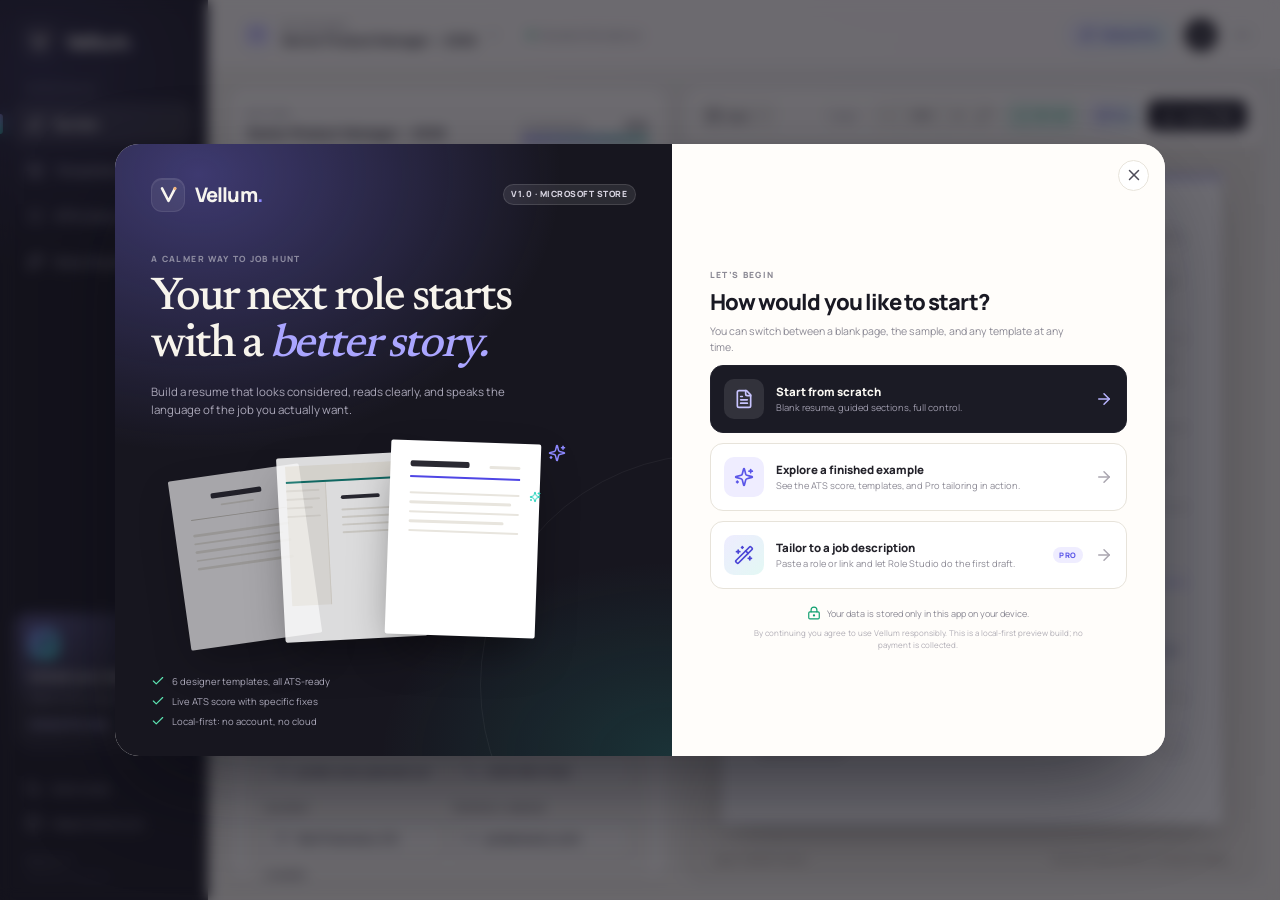
==== index.html @ 7bfb1e3c "Deploy Vellum production build" ====
<!doctype html>
<html lang="en">
  <head>
    <meta http-equiv="Content-Security-Policy" content="default-src 'self'; script-src 'self'; style-src 'self' 'unsafe-inline'; img-src 'self' data: blob:; font-src 'self' data:; connect-src 'self' https://r.jina.ai https://api.allorigins.win; manifest-src 'self'; worker-src 'self'; frame-src 'none'; object-src 'none'; base-uri 'self'; form-action 'none'; upgrade-insecure-requests" />
    <meta name="referrer" content="no-referrer" />
    <meta http-equiv="Permissions-Policy" content="camera=(), microphone=(), geolocation=(), payment=(), usb=(), serial=(), bluetooth=()" />
    <meta charset="UTF-8" />
    <meta name="viewport" content="width=device-width, initial-scale=1.0" />
    <meta name="theme-color" content="#f5f3ee" />
    <meta
      name="description"
      content="Vellum is the calm, ATS-aware resume builder. Start with a template, tailor to any role, and export a polished resume in minutes."
    />
    <link rel="icon" href="./icon.svg" type="image/svg+xml" />
    <link rel="manifest" href="./manifest.webmanifest" />
    <link rel="apple-touch-icon" href="./icons/icon-192.png" />
    <title>Vellum — Resume Builder</title>
    <script type="module" crossorigin src="./assets/index-BH1_gRc5.js"></script>
    <link rel="stylesheet" crossorigin href="./assets/index-CsMBoIgB.css">
  </head>
  <body>
    <div id="root"></div>
  </body>
</html>
---- assets/index-CsMBoIgB.css ----
@font-face{font-family:Manrope Variable;font-style:normal;font-display:swap;font-weight:200 800;src:url([data-uri]) format("woff2-variations");unicode-range:U+0460-052F,U+1C80-1C8A,U+20B4,U+2DE0-2DFF,U+A640-A69F,U+FE2E-FE2F}@font-face{font-family:Manrope Variable;font-style:normal;font-display:swap;font-weight:200 800;src:url(./manrope-cyrillic-wght-normal-Dvxsihut.woff2) format("woff2-variations");unicode-range:U+0301,U+0400-045F,U+0490-0491,U+04B0-04B1,U+2116}@font-face{font-family:Manrope Variable;font-style:normal;font-display:swap;font-weight:200 800;src:url(./manrope-greek-wght-normal-DL7QRZyv.woff2) format("woff2-variations");unicode-range:U+0370-0377,U+037A-037F,U+0384-038A,U+038C,U+038E-03A1,U+03A3-03FF}@font-face{font-family:Manrope Variable;font-style:normal;font-display:swap;font-weight:200 800;src:url(./manrope-vietnamese-wght-normal-usUDDRr7.woff2) format("woff2-variations");unicode-range:U+0102-0103,U+0110-0111,U+0128-0129,U+0168-0169,U+01A0-01A1,U+01AF-01B0,U+0300-0301,U+0303-0304,U+0308-0309,U+0323,U+0329,U+1EA0-1EF9,U+20AB}@font-face{font-family:Manrope Variable;font-style:normal;font-display:swap;font-weight:200 800;src:url(./manrope-latin-ext-wght-normal-Ch3YOpNY.woff2) format("woff2-variations");unicode-range:U+0100-02BA,U+02BD-02C5,U+02C7-02CC,U+02CE-02D7,U+02DD-02FF,U+0304,U+0308,U+0329,U+1D00-1DBF,U+1E00-1E9F,U+1EF2-1EFF,U+2020,U+20A0-20AB,U+20AD-20C0,U+2113,U+2C60-2C7F,U+A720-A7FF}@font-face{font-family:Manrope Variable;font-style:normal;font-display:swap;font-weight:200 800;src:url(./manrope-latin-wght-normal-DHIcAJRg.woff2) format("woff2-variations");unicode-range:U+0000-00FF,U+0131,U+0152-0153,U+02BB-02BC,U+02C6,U+02DA,U+02DC,U+0304,U+0308,U+0329,U+2000-206F,U+20AC,U+2122,U+2191,U+2193,U+2212,U+2215,U+FEFF,U+FFFD}@font-face{font-family:Newsreader Variable;font-style:normal;font-display:swap;font-weight:200 800;src:url(./newsreader-vietnamese-wght-normal-Czsa-EzN.woff2) format("woff2-variations");unicode-range:U+0102-0103,U+0110-0111,U+0128-0129,U+0168-0169,U+01A0-01A1,U+01AF-01B0,U+0300-0301,U+0303-0304,U+0308-0309,U+0323,U+0329,U+1EA0-1EF9,U+20AB}@font-face{font-family:Newsreader Variable;font-style:normal;font-display:swap;font-weight:200 800;src:url(./newsreader-latin-ext-wght-normal-C-3rgBeH.woff2) format("woff2-variations");unicode-range:U+0100-02BA,U+02BD-02C5,U+02C7-02CC,U+02CE-02D7,U+02DD-02FF,U+0304,U+0308,U+0329,U+1D00-1DBF,U+1E00-1E9F,U+1EF2-1EFF,U+2020,U+20A0-20AB,U+20AD-20C0,U+2113,U+2C60-2C7F,U+A720-A7FF}@font-face{font-family:Newsreader Variable;font-style:normal;font-display:swap;font-weight:200 800;src:url(./newsreader-latin-wght-normal-CCVVNp6i.woff2) format("woff2-variations");unicode-range:U+0000-00FF,U+0131,U+0152-0153,U+02BB-02BC,U+02C6,U+02DA,U+02DC,U+0304,U+0308,U+0329,U+2000-206F,U+20AC,U+2122,U+2191,U+2193,U+2212,U+2215,U+FEFF,U+FFFD}:root{--bg: #f3f1eb;--bg-deep: #ece9e1;--surface: #fffdfa;--surface-raised: #ffffff;--surface-soft: #f8f6f1;--field-bg: #fbfaf7;--ink: #191923;--ink-2: #4d4c58;--muted: #8b8994;--muted-2: #a5a2ac;--line: #e7e3da;--line-strong: #d9d4c9;--brand: #5a55e8;--brand-deep: #423dc4;--brand-soft: #efedff;--teal: #0f9d8c;--teal-soft: #e6f7f4;--success: #0e9f6e;--success-soft: #e8f8f1;--warn: #c2760b;--warn-soft: #fff6e7;--danger: #d33a3a;--danger-soft: #fff0f0;--rail: #15151e;--rail-2: #1e1e2a;--rail-text: #f6f4ee;--rail-muted: #9695a6;--primary: #191923;--on-primary: #fbfaf6;--shadow-sm: 0 1px 2px rgba(25, 25, 35, .05), 0 2px 8px rgba(25, 25, 35, .04);--shadow-md: 0 12px 30px -10px rgba(25, 25, 35, .16), 0 4px 12px rgba(25, 25, 35, .05);--shadow-lg: 0 30px 80px -20px rgba(16, 16, 25, .36), 0 12px 30px rgba(16, 16, 25, .1);--radius: 16px;--font-sans: "Manrope Variable", "Segoe UI Variable", "Segoe UI", system-ui, -apple-system, sans-serif;--font-serif: "Newsreader Variable", "Iowan Old Style", Georgia, serif;color-scheme:light}:root[data-theme=dark]{--bg: #101016;--bg-deep: #0b0b10;--surface: #181820;--surface-raised: #1d1d27;--surface-soft: #20202b;--field-bg: #15151d;--ink: #f3f0e9;--ink-2: #bab7c3;--muted: #8b8998;--muted-2: #696777;--line: #2a2a36;--line-strong: #373745;--brand: #8d88ff;--brand-deep: #a8a4ff;--brand-soft: #26234a;--teal: #36cbb9;--teal-soft: #143b38;--success: #43cf97;--success-soft: #14352a;--warn: #f0ae45;--warn-soft: #3b2b11;--danger: #ff7373;--danger-soft: #3d1c1c;--rail: #0c0c11;--rail-2: #14141c;--primary: #f4f1e9;--on-primary: #15151e;--shadow-sm: 0 1px 2px rgba(0, 0, 0, .3);--shadow-md: 0 12px 30px -10px rgba(0, 0, 0, .55);--shadow-lg: 0 30px 80px -20px rgba(0, 0, 0, .7);color-scheme:dark}*{box-sizing:border-box}html,body,#root{height:100%}body{margin:0;overflow:hidden;background:var(--bg);color:var(--ink);font-family:var(--font-sans);font-size:14px;-webkit-font-smoothing:antialiased;text-rendering:optimizeLegibility}button,input,textarea,select{font:inherit;color:inherit}button{cursor:pointer}button:disabled{cursor:not-allowed}h1,h2,h3,h4,p{margin:0}a{color:inherit}::selection{background:#c9c5ff;color:#171725}:focus-visible{outline:2px solid var(--brand);outline-offset:2px}.visually-hidden{position:absolute!important;width:1px;height:1px;padding:0;margin:-1px;overflow:hidden;clip:rect(0,0,0,0);white-space:nowrap;border:0}*{scrollbar-width:thin;scrollbar-color:var(--line-strong) transparent}*::-webkit-scrollbar{width:9px;height:9px}*::-webkit-scrollbar-track{background:transparent}*::-webkit-scrollbar-thumb{background:var(--line-strong);border-radius:999px;border:2px solid transparent;background-clip:content-box}.app-shell{display:flex;height:100dvh;min-height:0;background:radial-gradient(1100px 700px at 80% -10%,rgba(90,85,232,.06),transparent 60%),var(--bg)}.app-main{flex:1;min-width:0;display:flex;flex-direction:column;height:100%}.app-rail{width:226px;flex:0 0 226px;background:radial-gradient(340px 280px at 20% 8%,rgba(130,121,255,.15),transparent 70%),var(--rail);color:var(--rail-text);display:flex;flex-direction:column;padding:22px 14px 16px;border-right:1px solid rgba(255,255,255,.04);z-index:30}.rail-brand{appearance:none;background:transparent;border:0;padding:2px 8px 24px;text-align:left;display:flex}.logo{display:inline-flex;align-items:center;gap:10px;color:var(--rail-text)}.logo-mark{width:34px;height:34px;display:grid;place-items:center;border-radius:11px;background:#ffffff12;color:#f8f6ef;border:1px solid rgba(255,255,255,.08);--logo-dot: #f2b37c;box-shadow:inset 0 1px #ffffff14}.logo-mark svg{width:23px;height:23px}.logo-word{font-size:20px;font-weight:800;letter-spacing:-.045em}.logo-dot{color:#8d88ff}.rail-section{display:flex;flex-direction:column;gap:8px}.rail-label{font-size:9.5px;font-weight:800;letter-spacing:.16em;text-transform:uppercase;color:#6f6e80;padding:0 12px}.rail-nav{display:flex;flex-direction:column;gap:4px}.rail-item{appearance:none;border:0;background:transparent;color:#a9a7b6;display:flex;align-items:center;gap:11px;min-height:42px;padding:0 12px;border-radius:11px;font-size:13px;font-weight:650;text-align:left;position:relative;transition:background .15s ease,color .15s ease,transform .15s ease}.rail-item svg{flex:0 0 auto;opacity:.85}.rail-item:hover{background:#ffffff0e;color:#f2f0ea}.rail-item.is-active{background:#ffffff17;color:#fffdf7;box-shadow:inset 0 1px #ffffff0f}.rail-item.is-active:before{content:"";position:absolute;left:-14px;top:11px;bottom:11px;width:3px;border-radius:0 4px 4px 0;background:linear-gradient(#a29dff,#2dd4bf)}.rail-score{margin-left:auto;font-size:9.5px;font-weight:800;min-width:24px;height:19px;display:grid;place-items:center;border-radius:999px;background:#ffffff14;color:#c4c2ce}.rail-score.good{color:#4fe0a8;background:#43cf971f}.rail-score.ok{color:#b3aeff}.rail-score.warn{color:#f6b75e;background:#f6b75e1a}.rail-pro-tag{margin-left:auto;font-size:8px;letter-spacing:.08em;font-weight:800;text-transform:uppercase;color:#b9b5ff;background:#8d88ff24;border:1px solid rgba(141,136,255,.2);padding:2px 6px;border-radius:999px}.rail-pro-tag.is-unlocked{color:#5ce3b1;background:#5ce3b11a;border-color:#5ce3b12e}.rail-spacer{flex:1}.rail-upgrade{appearance:none;border:1px solid rgba(255,255,255,.1);text-align:left;color:#f6f3ea;background:radial-gradient(120% 130% at 15% 0%,rgba(141,136,255,.38),transparent 55%),linear-gradient(155deg,#ffffff17,#ffffff08);border-radius:16px;padding:15px 14px;display:flex;flex-direction:column;gap:6px;margin:12px 0 14px;position:relative;overflow:hidden;transition:transform .16s ease,border-color .16s ease}.rail-upgrade:hover{transform:translateY(-1px);border-color:#8d88ff66}.rail-upgrade-spark{width:30px;height:30px;border-radius:9px;display:grid;place-items:center;background:linear-gradient(135deg,#8d88ff,#2dd4bf);color:#111120;margin-bottom:3px}.rail-upgrade strong{font-size:12.5px;font-weight:800;letter-spacing:-.01em}.rail-upgrade>span:not(.rail-upgrade-spark):not(.rail-upgrade-cta){font-size:10.5px;line-height:1.45;color:#a9a7b8}.rail-upgrade-cta{margin-top:5px;font-size:10.5px;font-weight:800;color:#c7c4ff}.rail-pro-active{display:flex;align-items:center;gap:9px;border:1px solid rgba(67,207,151,.18);background:#43cf9712;color:#e9f8f2;border-radius:13px;padding:10px 11px;margin:10px 0 14px;text-align:left}.rail-pro-active-icon{width:28px;height:28px;border-radius:8px;background:#43cf9726;color:#5ce3b1;display:grid;place-items:center}.rail-pro-active strong{display:block;font-size:11.5px}.rail-pro-active small{display:block;font-size:9.5px;color:#8dbba9;margin-top:1px}.rail-bottom{display:flex;flex-direction:column;gap:2px;border-top:1px solid rgba(255,255,255,.07);padding-top:10px}.rail-utility{appearance:none;border:0;background:transparent;color:#9795a5;display:flex;align-items:center;gap:10px;padding:8px 11px;border-radius:9px;font-size:11.5px;font-weight:600;text-align:left}.rail-utility:hover{color:#e9e6ee;background:#ffffff0a}.rail-footer{display:flex;flex-direction:column;padding:12px 11px 2px;gap:2px}.rail-version{font-size:9.5px;color:#5f5e70;font-weight:700}.rail-made{font-size:9px;color:#4b4a5a}.topbar{min-height:70px;flex:0 0 70px;display:flex;align-items:center;justify-content:space-between;gap:16px;padding:0 22px 0 24px;border-bottom:1px solid var(--line);background:color-mix(in srgb,var(--surface) 76%,transparent);backdrop-filter:blur(16px);z-index:20}.topbar-left{display:flex;align-items:center;gap:14px;min-width:0}.mobile-logo{display:none}.resume-switcher{appearance:none;border:1px solid transparent;background:transparent;display:flex;align-items:center;gap:10px;padding:6px 9px;border-radius:11px;text-align:left;min-width:0;color:var(--ink);transition:background .15s ease,border-color .15s ease}.resume-switcher:hover{background:var(--surface-soft);border-color:var(--line)}.resume-switcher-icon{width:30px;height:30px;border-radius:8px;display:grid;place-items:center;background:var(--brand-soft);color:var(--brand);flex:0 0 auto}.resume-switcher-copy{display:flex;flex-direction:column;min-width:0}.resume-switcher-label{font-size:8.5px;font-weight:800;letter-spacing:.13em;text-transform:uppercase;color:var(--muted)}.resume-switcher-copy strong{font-size:12.5px;font-weight:750;letter-spacing:-.01em;white-space:nowrap;overflow:hidden;text-overflow:ellipsis;max-width:280px}.resume-switcher>svg{color:var(--muted);flex:0 0 auto}.save-state{display:flex;align-items:center;gap:6px;font-size:10.5px;color:var(--muted);font-weight:600;white-space:nowrap;padding-left:4px}.save-dot{width:6px;height:6px;border-radius:999px;background:var(--success)}.save-saving .save-dot{background:var(--warn);animation:pulse 1s ease-in-out infinite}.save-error{color:var(--danger)}.save-error .save-dot{background:var(--danger)}@keyframes pulse{0%,to{opacity:1}50%{opacity:.35}}.topbar-actions{display:flex;align-items:center;gap:8px;flex:0 0 auto}.install-btn{color:var(--ink-2)}.topbar-upgrade{appearance:none;border:1px solid #d9d5ff;background:linear-gradient(120deg,#f0eeff,#e8faf6);color:#423dc4;font-size:11.5px;font-weight:800;padding:8px 13px;border-radius:999px;display:inline-flex;align-items:center;gap:6px;transition:transform .15s ease,box-shadow .15s ease}.topbar-upgrade:hover{transform:translateY(-1px);box-shadow:0 5px 14px -5px #5a55e866}:root[data-theme=dark] .topbar-upgrade{border-color:#3b3767;background:#242149;color:#c9c5ff}.topbar-pro-badge{gap:4px}.avatar-btn{width:34px;height:34px;border-radius:999px;border:1px solid var(--line);background:var(--ink);color:var(--on-primary);font-size:11px;font-weight:800;letter-spacing:.02em;display:grid;place-items:center;margin-left:3px}.menu-wrap{position:relative}.icon-btn{width:32px;height:32px;border:1px solid transparent;background:transparent;color:var(--ink-2);border-radius:9px;display:inline-grid;place-items:center;transition:background .14s ease,color .14s ease,border-color .14s ease;flex:0 0 auto}.icon-btn:hover{background:var(--surface-soft);border-color:var(--line);color:var(--ink)}.icon-btn.is-active{background:var(--brand-soft);color:var(--brand)}.icon-btn:disabled{opacity:.3}.icon-btn.danger-hover:hover{background:var(--danger-soft);border-color:transparent;color:var(--danger)}.dropdown-menu{position:absolute;right:0;top:calc(100% + 9px);width:246px;background:var(--surface-raised);border:1px solid var(--line);border-radius:14px;box-shadow:var(--shadow-md);padding:6px;z-index:80;animation:menu-in .14s ease both}@keyframes menu-in{0%{opacity:0;transform:translateY(-4px) scale(.98)}to{opacity:1;transform:none}}.dropdown-head{padding:8px 10px 10px;display:flex;flex-direction:column;gap:2px;border-bottom:1px solid var(--line);margin-bottom:5px}.dropdown-head strong{font-size:11.5px;font-weight:700;overflow:hidden;text-overflow:ellipsis;white-space:nowrap}.dropdown-menu button{width:100%;appearance:none;border:0;background:transparent;display:flex;align-items:center;gap:9px;padding:8px 9px;border-radius:8px;font-size:11.5px;font-weight:600;color:var(--ink-2);text-align:left}.dropdown-menu button:hover{background:var(--surface-soft);color:var(--ink)}.dropdown-menu button.danger{color:var(--danger)}.dropdown-menu button.danger:hover{background:var(--danger-soft)}.dropdown-sep{height:1px;background:var(--line);margin:5px 4px}.mobile-view-switch{display:none}.workspace{flex:1;min-height:0;display:grid;grid-template-columns:minmax(410px,470px) minmax(0,1fr);gap:16px;padding:16px 20px 20px}.editor-panel,.preview-panel{min-height:0;border-radius:18px;border:1px solid var(--line);background:var(--surface);box-shadow:var(--shadow-sm);overflow:hidden}.editor-panel{display:flex;flex-direction:column}.editor-top{flex:0 0 auto;padding:15px 18px 0;border-bottom:1px solid var(--line);background:var(--surface);z-index:2}.editor-top-row{display:flex;justify-content:space-between;align-items:flex-end;gap:16px;padding-bottom:12px}.eyebrow{font-size:8.5px;font-weight:800;letter-spacing:.16em;text-transform:uppercase;color:var(--muted);display:inline-flex;align-items:center;gap:5px}.eyebrow.light{color:#8d8ba0}.editor-resume-name{display:block;font-size:13px;font-weight:750;letter-spacing:-.015em;margin-top:3px;max-width:220px;overflow:hidden;text-overflow:ellipsis;white-space:nowrap}.completion{width:128px;flex:0 0 auto}.completion-label{display:flex;justify-content:space-between;font-size:9px;font-weight:700;color:var(--muted);margin-bottom:5px}.completion-label strong{color:var(--ink);font-size:9.5px}.completion-track{height:5px;border-radius:999px;background:var(--line);overflow:hidden}.completion-track>div{height:100%;border-radius:inherit;background:linear-gradient(90deg,var(--brand),var(--teal));transition:width .4s cubic-bezier(.22,1,.36,1)}.editor-tabs{display:flex;gap:2px;overflow-x:auto;scrollbar-width:none;margin:0 -4px;padding:0 4px}.editor-tabs::-webkit-scrollbar{display:none}.editor-tab{appearance:none;border:0;background:transparent;color:var(--muted);display:flex;align-items:center;gap:6px;padding:9px 10px 11px;font-size:10.5px;font-weight:700;white-space:nowrap;border-bottom:2px solid transparent;margin-bottom:-1px;transition:color .15s ease}.editor-tab svg{opacity:.72}.editor-tab:hover{color:var(--ink-2)}.editor-tab.is-active{color:var(--brand);border-color:var(--brand)}.editor-tab.is-active svg{opacity:1}.editor-scroll{flex:1;overflow-y:auto;overflow-x:hidden;background:var(--surface)}.editor-body{padding:20px 20px 54px;animation:fade-up .22s ease both}@keyframes fade-up{0%{opacity:0;transform:translateY(4px)}to{opacity:1;transform:none}}.editor-intro{display:flex;align-items:flex-start;justify-content:space-between;gap:14px;margin-bottom:16px}.editor-intro h2{font-size:16px;font-weight:800;letter-spacing:-.03em;line-height:1.25}.editor-intro p{font-size:11px;color:var(--muted);line-height:1.5;margin-top:4px;max-width:310px}.editor-intro>.btn{flex:0 0 auto;margin-top:2px}.form-card{background:var(--surface-soft);border:1px solid var(--line);border-radius:13px;padding:15px;margin-bottom:12px;transition:border-color .16s ease,box-shadow .16s ease}.form-card.is-focused{border-color:color-mix(in srgb,var(--brand) 40%,var(--line));box-shadow:0 0 0 3px color-mix(in srgb,var(--brand) 7%,transparent)}.form-card-head{display:flex;justify-content:space-between;align-items:center;gap:10px;margin-bottom:11px}.form-card-title{font-size:11.5px;font-weight:800;letter-spacing:-.01em}.form-card-note{font-size:9.5px;color:var(--muted);font-weight:550;margin-left:6px}.form-card-foot{display:flex;align-items:center;justify-content:space-between;gap:12px;margin-top:10px}.word-counter{font-size:9.5px;font-weight:700;color:var(--muted);background:var(--surface);border:1px solid var(--line);padding:2px 7px;border-radius:999px}.word-counter.is-over{color:var(--danger);border-color:color-mix(in srgb,var(--danger) 25%,var(--line))}.field-grid{display:grid;grid-template-columns:1fr 1fr;gap:11px}.field{display:flex;flex-direction:column;gap:5px;min-width:0}.field.span-2{grid-column:span 2}.field-label{font-size:9.5px;font-weight:750;letter-spacing:.02em;color:var(--ink-2)}.field-hint{font-size:9.5px;color:var(--muted);line-height:1.45}.field-error{font-size:9.5px;color:var(--danger);font-weight:650}.text-input{width:100%;height:38px;border:1px solid var(--line-strong);background:var(--field-bg);color:var(--ink);border-radius:9px;padding:0 11px;font-size:12px;font-weight:550;transition:border-color .15s ease,box-shadow .15s ease,background .15s ease}.text-input::placeholder{color:var(--muted-2);font-weight:450}.text-input:hover{border-color:color-mix(in srgb,var(--line-strong) 60%,var(--muted))}.text-input:focus{outline:none;border-color:var(--brand);background:var(--surface-raised);box-shadow:0 0 0 3px color-mix(in srgb,var(--brand) 11%,transparent)}.text-input:disabled{opacity:.6;cursor:not-allowed}.text-area{height:auto;min-height:74px;padding:10px 11px;line-height:1.55;resize:vertical;field-sizing:content;max-height:420px}.input-with-icon{position:relative;display:flex;align-items:center}.input-with-icon>svg{position:absolute;left:10px;color:var(--muted);pointer-events:none;z-index:1}.input-with-icon .text-input{padding-left:31px}.inline-fields{display:flex;align-items:center;gap:6px}.inline-fields span{color:var(--muted);font-size:10px}.inline-fields .text-input{min-width:0}.toggle-row{display:flex;align-items:center;justify-content:space-between;gap:16px;padding:9px 0 2px}.toggle-row.is-disabled{opacity:.55}.toggle-label{display:block;font-size:10.5px;font-weight:700;color:var(--ink-2);cursor:pointer}.toggle-desc{font-size:9.5px;color:var(--muted);line-height:1.45;margin-top:2px;max-width:330px}.toggle{flex:0 0 auto;width:35px;height:21px;border-radius:999px;border:0;background:var(--line-strong);padding:2px;transition:background .16s ease}.toggle.is-on{background:var(--brand)}.toggle-knob{width:17px;height:17px;border-radius:999px;display:grid;place-items:center;background:#fff;color:var(--brand);box-shadow:0 1px 3px #00000038;transition:transform .18s cubic-bezier(.22,1,.36,1)}.toggle.is-on .toggle-knob{transform:translate(14px)}.btn{appearance:none;border:1px solid transparent;display:inline-flex;align-items:center;justify-content:center;gap:7px;border-radius:9px;font-weight:750;letter-spacing:-.005em;white-space:nowrap;transition:background .15s ease,color .15s ease,border-color .15s ease,transform .12s ease,box-shadow .15s ease}.btn:active:not(:disabled){transform:translateY(1px)}.btn:disabled{opacity:.45}.btn-sm{height:32px;padding:0 11px;font-size:10.5px}.btn-md{height:37px;padding:0 14px;font-size:11.5px}.btn-lg{height:45px;padding:0 19px;font-size:12.5px;border-radius:11px}.btn-primary{background:var(--primary);color:var(--on-primary);border-color:var(--primary);box-shadow:0 1px 2px #0000001f}.btn-primary:hover{background:#2a2a38}:root[data-theme=dark] .btn-primary:hover{background:#fff}.btn-secondary{background:var(--surface-raised);color:var(--ink-2);border-color:var(--line-strong)}.btn-secondary:hover{border-color:var(--muted);color:var(--ink);background:var(--surface)}.btn-ghost{background:transparent;color:var(--ink-2)}.btn-ghost:hover{background:var(--surface-soft);color:var(--ink)}.btn-accent{background:var(--brand);color:#fff;border-color:var(--brand)}.btn-accent:hover{background:var(--brand-deep)}.btn-danger{background:var(--danger);color:#fff;border-color:var(--danger)}.btn-pro{background:linear-gradient(115deg,#5751e9,#6b5ff1 48%,#10a394);color:#fff;border-color:transparent;box-shadow:0 8px 20px -9px #5a55e8b3}.btn-pro:hover{filter:brightness(1.06);box-shadow:0 10px 24px -8px #5a55e8cc}.badge{display:inline-flex;align-items:center;gap:4px;font-size:8.5px;line-height:1;font-weight:800;letter-spacing:.06em;text-transform:uppercase;padding:5px 7px;border-radius:999px;white-space:nowrap;border:1px solid transparent}.badge-neutral{background:var(--surface-raised);border-color:var(--line);color:var(--muted)}.badge-accent{background:var(--brand-soft);color:var(--brand)}.badge-success{background:var(--success-soft);color:var(--success)}.badge-warn{background:var(--warn-soft);color:var(--warn)}.badge-danger{background:var(--danger-soft);color:var(--danger)}.badge-dark{background:#ffffff17;border-color:#ffffff1f;color:#d9d6e3}.muted{color:var(--muted)}.small{font-size:10px}.sparkle-link{appearance:none;border:0;background:transparent;color:var(--brand);display:inline-flex;align-items:center;gap:5px;font-size:10px;font-weight:800;padding:3px 0;white-space:nowrap}.sparkle-link:hover{color:var(--brand-deep);text-decoration:underline;text-underline-offset:2px}.text-link{appearance:none;border:0;background:transparent;padding:0;color:var(--brand);font-weight:750;font-size:10.5px;display:inline-flex;align-items:center;gap:4px}.text-link:hover{text-decoration:underline}.entries{display:flex;flex-direction:column;gap:9px}.entry-card{border:1px solid var(--line);border-radius:13px;background:var(--surface-soft);overflow:hidden;transition:border-color .15s ease,box-shadow .15s ease}.entry-card.is-open{border-color:color-mix(in srgb,var(--line-strong) 60%,var(--line));box-shadow:var(--shadow-sm)}.entry-card-head{display:flex;align-items:center;gap:4px;padding:5px 7px 5px 5px}.entry-toggle{appearance:none;border:0;background:transparent;flex:1;min-width:0;display:flex;align-items:center;gap:10px;padding:8px 7px;text-align:left;border-radius:8px}.entry-toggle.static{cursor:default}.entry-toggle:hover:not(.static){background:#ffffff80}:root[data-theme=dark] .entry-toggle:hover:not(.static){background:#ffffff08}.entry-index{flex:0 0 auto;width:25px;height:25px;border-radius:7px;display:grid;place-items:center;font-size:9px;font-weight:800;color:var(--muted);background:var(--surface-raised);border:1px solid var(--line)}.entry-index.project-index{color:var(--brand);background:var(--brand-soft);border-color:transparent}.entry-summary{display:flex;flex-direction:column;min-width:0;flex:1;gap:1px}.entry-summary strong{font-size:11.5px;font-weight:750;white-space:nowrap;overflow:hidden;text-overflow:ellipsis}.entry-summary span{font-size:9.5px;color:var(--muted);white-space:nowrap;overflow:hidden;text-overflow:ellipsis;max-width:260px}.entry-toggle>svg{color:var(--muted);flex:0 0 auto}.entry-actions{display:flex;align-items:center;flex:0 0 auto}.entry-actions .icon-btn{width:26px;height:26px}.entry-card-body{padding:13px 14px 15px;border-top:1px solid var(--line);margin-top:3px;animation:fade-up .18s ease both}.bullets-editor{margin-top:13px;border-top:1px solid var(--line);padding-top:13px}.bullets-head{display:flex;align-items:flex-start;justify-content:space-between;gap:10px;margin-bottom:9px}.bullets-head>div{display:flex;flex-direction:column}.bullet-row{display:flex;align-items:flex-start;gap:5px;margin-bottom:6px}.bullet-grip{color:var(--muted-2);margin-top:11px;flex:0 0 auto}.bullet-row .text-area{min-height:56px;font-size:11.5px}.bullet-remove{margin-top:7px;width:27px;height:27px}.bullet-remove:hover{background:var(--danger-soft);color:var(--danger);border-color:transparent}.add-row{appearance:none;border:0;background:transparent;color:var(--brand);font-size:10px;font-weight:800;display:inline-flex;align-items:center;gap:5px;padding:5px 0}.add-row:hover{text-decoration:underline}.dashed-add{width:100%;margin-top:10px;appearance:none;border:1px dashed var(--line-strong);background:transparent;color:var(--muted);border-radius:11px;min-height:40px;display:flex;align-items:center;justify-content:center;gap:6px;font-size:10.5px;font-weight:700;transition:color .15s ease,border-color .15s ease,background .15s ease}.dashed-add:hover{color:var(--brand);border-color:color-mix(in srgb,var(--brand) 45%,var(--line-strong));background:color-mix(in srgb,var(--brand) 3%,transparent)}.empty-inline{display:flex;gap:12px;align-items:flex-start;padding:18px;border:1px dashed var(--line-strong);border-radius:13px;color:var(--muted);margin-bottom:4px}.empty-inline>svg{color:var(--brand);opacity:.7;flex:0 0 auto}.empty-inline strong{display:block;font-size:11.5px;color:var(--ink-2);margin-bottom:2px}.empty-inline p{font-size:10px;line-height:1.45}.skill-input-wrap{border:1px solid var(--line-strong);background:var(--field-bg);border-radius:10px;padding:7px;min-height:62px;cursor:text;transition:border-color .15s ease,box-shadow .15s ease}.skill-input-wrap:focus-within{border-color:var(--brand);box-shadow:0 0 0 3px color-mix(in srgb,var(--brand) 10%,transparent);background:var(--surface-raised)}.skill-list{display:flex;flex-wrap:wrap;gap:5px;align-items:center}.skill-chip{display:inline-flex;align-items:center;gap:4px;background:var(--brand-soft);color:var(--brand-deep);border-radius:7px;padding:4px 7px;font-size:10px;font-weight:700;line-height:1.2}.skill-chip button{appearance:none;border:0;background:transparent;color:currentColor;padding:0;display:grid;place-items:center;opacity:.6}.skill-chip button:hover{opacity:1}.skill-entry{flex:1;min-width:130px;border:0;background:transparent;outline:none;font-size:11.5px;padding:4px;color:var(--ink)}.skill-entry::placeholder{color:var(--muted-2)}.suggestion-chips{display:flex;flex-wrap:wrap;gap:6px}.suggestion-chip{appearance:none;border:1px dashed var(--line-strong);background:var(--surface-raised);color:var(--ink-2);border-radius:999px;padding:5px 9px;font-size:9.5px;font-weight:650;display:inline-flex;align-items:center;gap:4px;transition:all .14s ease}.suggestion-chip svg{color:var(--brand)}.suggestion-chip:hover{border-color:var(--brand);color:var(--brand);background:var(--brand-soft)}.upgrade-strip{width:100%;margin-top:13px;border:1px solid #dedaff;background:linear-gradient(120deg,#f4f2ff,#eefbf8);border-radius:11px;padding:10px;display:flex;align-items:center;gap:10px;text-align:left}:root[data-theme=dark] .upgrade-strip{border-color:#373260;background:linear-gradient(120deg,#201d3d,#142e2b)}.upgrade-strip-icon{width:30px;height:30px;border-radius:8px;display:grid;place-items:center;color:#fff;background:linear-gradient(135deg,#5a55e8,#0f9d8c);flex:0 0 auto}.upgrade-strip>span:nth-child(2){flex:1;min-width:0}.upgrade-strip strong{display:block;font-size:10.5px;color:var(--ink)}.upgrade-strip small{display:block;font-size:9px;color:var(--muted);line-height:1.4;margin-top:1px}.upgrade-strip-cta{color:var(--brand);font-size:9.5px;font-weight:800;white-space:nowrap}.cert-row{display:flex;align-items:flex-start;gap:7px;border:1px solid var(--line);background:var(--surface-soft);border-radius:12px;padding:11px}.cert-fields{flex:1;display:flex;flex-direction:column;gap:7px}.cert-meta-fields{display:flex;gap:7px}.cert-meta-fields .year-input{width:88px;flex:0 0 88px}.pro-pill{display:inline-flex;align-items:center;gap:3px;padding:2px 6px;border-radius:999px;background:linear-gradient(120deg,#5a55e8,#0f9d8c);color:#fff;font-size:8px;font-weight:800;text-transform:uppercase;letter-spacing:.06em;border:0}.preview-panel{display:flex;flex-direction:column;background:#eae7e0}:root[data-theme=dark] .preview-panel{background:#0f0f14}.preview-toolbar{min-height:58px;flex:0 0 58px;padding:0 12px 0 17px;display:flex;align-items:center;justify-content:space-between;gap:14px;border-bottom:1px solid var(--line);background:var(--surface);z-index:3}.preview-toolbar-left,.preview-toolbar-right{display:flex;align-items:center;gap:8px;min-width:0}.preview-label{display:inline-flex;align-items:center;gap:6px;font-size:9px;font-weight:800;letter-spacing:.11em;text-transform:uppercase;color:var(--muted);white-space:nowrap}.live-dot{width:6px;height:6px;border-radius:999px;background:var(--success);box-shadow:0 0 0 3px color-mix(in srgb,var(--success) 14%,transparent)}.template-trigger{appearance:none;border:1px solid var(--line);background:var(--surface-soft);border-radius:8px;height:29px;padding:0 8px;display:inline-flex;align-items:center;gap:5px;font-size:10px;font-weight:750;color:var(--ink-2)}.template-trigger:hover{border-color:var(--line-strong);color:var(--ink)}.page-indicator{font-size:9px;font-weight:700;color:var(--muted);border:1px solid var(--line);border-radius:999px;padding:4px 8px;white-space:nowrap}.page-indicator.is-multi{color:var(--warn);border-color:color-mix(in srgb,var(--warn) 30%,var(--line));background:var(--warn-soft)}.zoom-controls{display:flex;align-items:center;border:1px solid var(--line);border-radius:8px;background:var(--surface-soft);overflow:hidden}.zoom-controls .icon-btn{width:26px;height:27px;border-radius:0}.zoom-value{appearance:none;border:0;background:transparent;border-left:1px solid var(--line);border-right:1px solid var(--line);height:27px;min-width:44px;font-size:9.5px;font-weight:700;color:var(--ink-2)}.zoom-value:hover{background:var(--surface-raised)}.ats-chip{appearance:none;border:1px solid var(--line);background:var(--surface-soft);border-radius:8px;height:30px;display:inline-flex;align-items:center;gap:5px;padding:0 9px;font-size:9.5px;font-weight:700;color:var(--muted);transition:border-color .15s ease,background .15s ease}.ats-chip:hover{background:var(--surface-raised);border-color:var(--line-strong)}.ats-chip strong{font-size:11px;font-weight:850}.ats-chip.tone-good{color:var(--success);border-color:color-mix(in srgb,var(--success) 22%,var(--line));background:var(--success-soft)}.ats-chip.tone-ok{color:var(--brand);border-color:color-mix(in srgb,var(--brand) 20%,var(--line));background:var(--brand-soft)}.ats-chip.tone-warn{color:var(--warn);border-color:color-mix(in srgb,var(--warn) 25%,var(--line));background:var(--warn-soft)}.ats-chip.tone-bad{color:var(--danger);border-color:color-mix(in srgb,var(--danger) 25%,var(--line));background:var(--danger-soft)}.pro-preview-btn{appearance:none;border:1px solid #d9d5ff;background:linear-gradient(120deg,#efedff,#e9faf6);color:#423dc4;height:29px;border-radius:8px;padding:0 9px;display:inline-flex;align-items:center;gap:4px;font-size:9.5px;font-weight:800}:root[data-theme=dark] .pro-preview-btn{border-color:#3b3767;background:#242149;color:#c9c5ff}.export-btn{appearance:none;border:1px solid var(--primary);background:var(--primary);color:var(--on-primary);height:31px;border-radius:8px;padding:0 12px;display:inline-flex;align-items:center;gap:6px;font-size:10px;font-weight:750}.export-btn:hover{filter:brightness(1.12)}.preview-scroll{flex:1;overflow:auto;background-color:#e9e6df;background-image:radial-gradient(rgba(73,70,62,.14) .8px,transparent .8px);background-size:18px 18px;scroll-behavior:smooth}:root[data-theme=dark] .preview-scroll{background-color:#111116;background-image:radial-gradient(rgba(255,255,255,.07) .8px,transparent .8px)}.paper-stage{min-height:100%;padding:30px 30px 24px;display:flex;flex-direction:column;align-items:center;justify-content:flex-start}.paper-zoom-wrap{zoom:var(--preview-zoom, .75);box-shadow:0 24px 55px -16px #231f1859,0 6px 18px #231f181f;border-radius:2px;background:#fff;flex:0 0 auto}.preview-hint{margin-top:28px;display:flex;gap:16px;align-items:center;justify-content:space-between;font-size:9px;font-weight:650;color:#8a857a;max-width:780px;width:100%}:root[data-theme=dark] .preview-hint{color:#646270}.paper{width:816px;min-height:1056px;position:relative;background:#fff;color:#26252d;font-family:var(--font-sans);font-size:10.6px;line-height:1.52;padding:52px 58px 54px;overflow:hidden;box-sizing:border-box;text-rendering:optimizeLegibility}.paper h1,.paper h2,.paper h3,.paper p,.paper ul{margin:0}.paper a{color:inherit;text-decoration:none}.r-section{margin-top:18px}.r-section-heading{display:flex;align-items:center;gap:10px;margin-bottom:8px}.r-section-heading h2{font-size:9px;line-height:1.2;letter-spacing:.19em;text-transform:uppercase;font-weight:800;color:var(--accent);white-space:nowrap}.r-section-line{width:18px;height:1px;background:color-mix(in srgb,var(--accent) 45%,transparent);flex:0 0 auto}.r-section-line-end{flex:1;background:color-mix(in srgb,var(--accent) 18%,#e8e5df)}.r-summary{font-size:10.4px;line-height:1.6;color:#41404a}.r-entry{margin-top:11px;break-inside:avoid}.r-entry:first-child{margin-top:0}.r-entry-head{display:flex;align-items:baseline;justify-content:space-between;gap:16px}.r-entry-title{min-width:0;display:flex;flex-wrap:wrap;align-items:baseline;gap:0 6px}.r-entry-title strong{font-size:11.3px;font-weight:800;letter-spacing:-.012em;color:#22212a}.r-company{font-size:10px;font-weight:650;color:var(--accent)}.r-company:before{content:"·";color:#aaa7a1;margin-right:6px}.r-dates{flex:0 0 auto;font-size:9px;font-weight:650;color:#8d8a93;white-space:nowrap;letter-spacing:.01em}.r-entry-location{font-size:9px;color:#8d8a93;margin-top:1px}.r-bullets{list-style:none;margin:5px 0 0;padding:0 0 0 11px}.r-bullets li{position:relative;font-size:10.2px;line-height:1.55;color:#3f3e47;margin:2.5px 0;padding-left:2px}.r-bullets li:before{content:"";position:absolute;left:-9px;top:6.2px;width:3.2px;height:3.2px;border-radius:1px;background:var(--accent);opacity:.7}.r-edu-detail{display:flex;flex-wrap:wrap;gap:4px 12px;font-size:9.2px;color:#77747d;margin-top:2px}.r-skills{display:flex;flex-wrap:wrap;gap:4px}.r-skill{display:inline-block;font-size:9.1px;line-height:1.2;font-weight:650;color:#3e3d47;background:var(--accent-soft);border-radius:3px;padding:3px 6px}.r-project{margin-top:9px}.r-project:first-child{margin-top:0}.r-project-head{display:flex;align-items:baseline;justify-content:space-between;gap:12px}.r-project-head strong{font-size:10.7px;font-weight:800;letter-spacing:-.01em}.r-project-link{font-size:8.8px;color:var(--accent);font-weight:650}.r-project p{font-size:9.9px;line-height:1.5;color:#4e4c56;margin-top:2px}.r-cert-list{list-style:none;padding:0;margin:0}.r-cert-list li{display:flex;justify-content:space-between;gap:16px;font-size:9.8px;color:#3f3e47;padding:2px 0}.r-cert-list li>span:first-child{font-weight:650}.r-cert-meta{color:#8d8a93;font-size:8.9px;flex:0 0 auto}.r-contact{display:flex;flex-wrap:wrap;align-items:center;gap:0;font-size:8.9px;line-height:1.5;color:#66636c}.r-contact-item{display:inline-flex;align-items:center;white-space:nowrap}.r-contact-item:not(:last-child):after{content:"·";margin:0 6px;color:#b3b0aa}.r-contact-stack{display:flex;flex-direction:column;gap:4px;font-size:9px;line-height:1.4;color:#63606a;word-break:break-word}.r-placeholder{color:#b9b6b0!important;font-style:italic;font-weight:450!important}.paper-apex{padding-top:58px}.paper-apex:before{content:"";position:absolute;top:0;left:0;right:0;height:7px;background:linear-gradient(90deg,var(--accent),color-mix(in srgb,var(--accent) 40%,var(--accent-soft)))}.apex-header{display:flex;justify-content:space-between;align-items:flex-end;gap:32px}.apex-name{font-size:42px;line-height:.98;font-weight:800;letter-spacing:-.055em;color:#1c1b22}.apex-headline{font-size:11px;line-height:1.3;font-weight:750;letter-spacing:.12em;text-transform:uppercase;color:var(--accent);margin-top:9px}.apex-contact{justify-content:flex-end;max-width:300px;text-align:right;padding-bottom:3px}.apex-rule{height:1px;background:linear-gradient(90deg,var(--accent) 0 110px,#e8e5df 110px);margin-top:19px}.paper-apex .r-section:first-of-type{margin-top:16px}.paper-apex .r-section-heading h2{font-family:var(--font-sans)}.paper-atlas{padding:0;background:#fff}.atlas-header{padding:48px 50px 24px;background:radial-gradient(460px 180px at 88% -20%,var(--accent-soft),transparent 70%),#fcfbf8;border-bottom:3px solid var(--accent)}.atlas-name{font-family:var(--font-serif);font-size:44px;line-height:1;font-weight:500;letter-spacing:-.035em;color:#23222a}.atlas-headline{font-size:10.5px;font-weight:750;letter-spacing:.16em;text-transform:uppercase;color:var(--accent);margin-top:9px}.atlas-grid{display:grid;grid-template-columns:236px minmax(0,1fr);min-height:890px}.atlas-side{background:#f8f6f1;border-right:1px solid #ece8df;padding:27px 24px 34px}.atlas-main{padding:29px 38px 42px}.paper-atlas .r-section{margin-top:20px}.paper-atlas .r-section:first-child{margin-top:0}.paper-atlas .r-section-heading{gap:6px;margin-bottom:7px}.paper-atlas .r-section-heading h2{font-size:8.6px;letter-spacing:.17em;color:#5d5a66}.paper-atlas .r-section-line{display:none}.paper-atlas .r-section-line-end{display:block;flex:1;background:#e4e0d7}.paper-atlas .r-summary{font-size:10.3px}.paper-atlas .r-entry-title{display:block}.paper-atlas .r-entry-title strong{display:block;font-size:11.2px}.paper-atlas .r-company{display:block;margin-top:1px}.paper-atlas .r-company:before{display:none}.paper-atlas .atlas-side .r-entry-head{display:block}.paper-atlas .atlas-side .r-dates{display:block;margin-top:2px}.paper-atlas .atlas-side .r-skills{gap:3px}.paper-atlas .atlas-side .r-skill{background:#eeece6;font-size:8.7px;padding:2.5px 5px}.paper-atlas .atlas-side .r-edu-detail{display:block}.paper-atlas .r-project{margin-top:10px}.paper-ledger{padding:54px 68px 56px;font-family:var(--font-sans)}.ledger-header{text-align:center}.ledger-name{font-family:var(--font-serif);font-size:43px;line-height:1;font-weight:500;letter-spacing:-.035em;color:#1e1d24}.ledger-headline{font-size:9.5px;font-weight:750;letter-spacing:.23em;text-transform:uppercase;color:var(--accent);margin-top:9px}.ledger-contact{justify-content:center;margin-top:10px;font-size:8.8px}.ledger-rule{height:1px;background:#29272e;margin-top:18px;position:relative}.ledger-rule:after{content:"";position:absolute;left:0;right:0;top:3px;height:1px;background:#d5d1c8}.paper-ledger .r-section{margin-top:19px}.paper-ledger .r-section-heading{gap:12px}.paper-ledger .r-section-heading h2{font-size:8.9px;letter-spacing:.25em;color:#27262e}.paper-ledger .r-section-line{width:24px;background:var(--accent);height:1px}.paper-ledger .r-section-line-end{background:#dedad1}.paper-ledger .r-entry-title strong{font-family:var(--font-serif);font-size:13.2px;font-weight:600;letter-spacing:-.01em}.paper-ledger .r-dates{font-family:var(--font-serif);font-size:9.8px;font-style:italic}.paper-ledger .r-summary{font-family:var(--font-serif);font-size:11.5px;line-height:1.55;text-align:justify}.paper-ledger .r-bullets li{font-size:10.2px;line-height:1.58}.paper-ledger .r-edu-detail,.paper-ledger .r-project p{font-family:var(--font-serif);font-size:10.3px}.paper-ledger .r-skill{background:transparent;border:1px solid #ddd9d0;color:#44424b;font-weight:600}.paper-nova{padding:0;display:grid;grid-template-columns:258px minmax(0,1fr);background:#fff}.nova-side{position:relative;background:radial-gradient(340px 300px at 15% 0%,color-mix(in srgb,var(--accent) 35%,transparent),transparent 70%),#191923;color:#f8f6ef;padding:46px 29px 42px;overflow:hidden}.nova-side:before{content:"";position:absolute;top:0;left:0;right:0;height:5px;background:linear-gradient(90deg,var(--accent),#2dd4bf)}.nova-side:after{content:"";position:absolute;width:230px;height:230px;border-radius:999px;border:1px solid rgba(255,255,255,.06);top:-120px;right:-110px}.nova-mark{width:42px;height:42px;border-radius:12px;border:1px solid rgba(255,255,255,.14);background:#ffffff12;display:grid;place-items:center;font-family:var(--font-serif);font-size:23px;color:#fff;margin-bottom:22px}.nova-name{font-family:var(--font-serif);font-size:35px;line-height:1;font-weight:500;letter-spacing:-.035em;color:#fff}.nova-headline{font-size:9.5px;line-height:1.45;font-weight:750;letter-spacing:.15em;text-transform:uppercase;color:color-mix(in srgb,var(--accent) 45%,#ffffff);margin-top:8px}.nova-divider{height:1px;background:#ffffff21;margin:22px 0 4px}.paper-nova .r-section{margin-top:20px}.paper-nova .r-section-heading{gap:7px}.paper-nova .r-section-heading h2{font-size:8.4px;letter-spacing:.19em;color:color-mix(in srgb,var(--accent) 35%,#c7c4ff)}.paper-nova .r-section-line{display:none}.paper-nova .r-section-line-end{display:block;flex:1;background:#ffffff1f}.paper-nova .r-contact-stack{color:#cfccda;font-size:8.8px}.paper-nova .r-skill{background:#ffffff14;color:#e4e1ec;font-size:8.5px}.paper-nova .r-entry-title strong{font-size:10.3px;color:#fff}.paper-nova .r-company{color:color-mix(in srgb,var(--accent) 35%,#d8d5e3);display:block}.paper-nova .r-company:before{display:none}.paper-nova .r-dates{color:#9591a2;font-size:8.4px}.paper-nova .nova-side .r-entry-head{display:block}.paper-nova .nova-side .r-dates{display:block;margin-top:2px}.paper-nova .nova-side .r-edu-detail{color:#a4a0af}.paper-nova .nova-side .r-cert-list li{color:#e4e1ec;font-size:8.7px}.paper-nova .nova-side .r-cert-list li{display:block}.paper-nova .nova-side .r-cert-meta{display:block;color:#8f8b9b}.nova-main{padding:47px 40px 46px}.paper-nova .nova-main .r-section:first-child{margin-top:0}.paper-nova .nova-main .r-section-heading h2{color:var(--accent)}.paper-nova .nova-main .r-section-line{display:block;background:color-mix(in srgb,var(--accent) 40%,transparent)}.paper-nova .nova-main .r-section-line-end{background:#e8e5df}.paper-nova .nova-main .r-summary{font-size:10.4px}.paper-studio{padding:0}.studio-header{position:relative;padding:45px 54px 37px;overflow:hidden;color:#fff;background:radial-gradient(500px 220px at 100% 0%,rgba(255,255,255,.15),transparent 65%),linear-gradient(128deg,var(--accent),color-mix(in srgb,var(--accent) 55%,#171725))}.studio-kicker{font-size:8px;font-weight:800;letter-spacing:.25em;text-transform:uppercase;color:#ffffffad;position:relative;z-index:1}.studio-name{font-size:50px;line-height:.94;font-weight:800;letter-spacing:-.06em;color:#fff;margin-top:13px;position:relative;z-index:1}.studio-header-bottom{display:flex;align-items:flex-end;justify-content:space-between;gap:30px;margin-top:18px;position:relative;z-index:1}.studio-headline{font-size:11.5px;font-weight:700;letter-spacing:.12em;text-transform:uppercase;color:#ffffffeb}.studio-contact{justify-content:flex-end;max-width:330px;color:#ffffffc7;font-size:8.6px}.studio-contact .r-contact-item:not(:last-child):after{color:#fff6}.studio-orbit{position:absolute;border:1px solid rgba(255,255,255,.12);border-radius:999px;pointer-events:none}.studio-orbit-one{width:300px;height:300px;top:-190px;right:100px}.studio-orbit-two{width:160px;height:160px;top:-50px;right:-40px;background:#ffffff08}.studio-body{padding:30px 56px 52px}.paper-studio .r-section{margin-top:19px}.paper-studio .r-section:first-child{margin-top:0}.paper-studio .r-section-heading h2{color:#2e2c36;letter-spacing:.2em}.paper-studio .r-section-line{width:20px;height:2px;background:var(--accent)}.paper-studio .r-section-line-end{height:1px;background:#e2ded5}.paper-studio .r-entry{position:relative;padding-left:0}.paper-studio .r-bullets li:before{border-radius:999px;width:3.5px;height:3.5px}.paper-minimal{padding:49px 60px 52px;font-size:10.2px}.minimal-header{display:flex;align-items:flex-start;justify-content:space-between;gap:40px}.minimal-name{font-size:31px;line-height:1;font-weight:800;letter-spacing:-.045em;color:#17171d}.minimal-headline{font-size:9.7px;font-weight:700;letter-spacing:.12em;text-transform:uppercase;color:#6f6c76;margin-top:7px}.minimal-contact{flex-direction:column;align-items:flex-end;gap:1px;text-align:right;max-width:250px;font-size:8.7px;padding-top:3px}.minimal-contact .r-contact-item:after{display:none}.minimal-rule{height:1px;background:#25242b;margin-top:19px}.paper-minimal .r-section{margin-top:15px}.paper-minimal .r-section-heading{margin-bottom:6px}.paper-minimal .r-section-heading h2{color:#2a2930;font-size:8.4px;letter-spacing:.2em}.paper-minimal .r-section-line{width:12px;height:2px;background:var(--accent)}.paper-minimal .r-section-line-end{height:1px;background:#e5e2da}.paper-minimal .r-summary{font-size:10px;line-height:1.55}.paper-minimal .r-entry{margin-top:8px}.paper-minimal .r-entry-title strong{font-size:10.8px}.paper-minimal .r-bullets{padding-left:9px}.paper-minimal .r-bullets li{font-size:9.9px;line-height:1.5;margin:2px 0}.paper-minimal .r-bullets li:before{left:-7px;top:5.8px;width:2.8px;height:2.8px}.paper-minimal .r-skills{display:block;font-size:9.8px;line-height:1.6;color:#44424b}.paper-minimal .r-skill{display:inline;background:transparent;padding:0;font-size:9.8px;color:#44424b;border-radius:0}.paper-minimal .r-skill:not(:last-child):after{content:"·";margin:0 6px;color:#b1ada6}.thumb{position:relative;width:100%;aspect-ratio:8.5 / 11;background:#fff;border-radius:2px;overflow:hidden;box-shadow:0 10px 24px -10px #1e1b164d;padding:13%;color:#26252d}.thumb i,.thumb span,.thumb strong,.thumb em{display:block;background:#e8e5de;border-radius:2px}.thumb-apex .thumb-apex-head{display:flex;justify-content:space-between;align-items:flex-end;gap:8%}.thumb-apex .thumb-apex-head strong{width:54%;height:6px;background:#2a2932}.thumb-apex .thumb-apex-head span{width:28%;height:3px}.thumb-accent-line{height:2px;width:100%;background:var(--thumb-accent);margin:9px 0 14px}.thumb-lines{display:flex;flex-direction:column;gap:7px}.thumb-lines i{height:2.5px;width:100%}.thumb-lines i:nth-child(2){width:92%}.thumb-lines i:nth-child(4){width:86%}.thumb-lines.tight{gap:5px}.thumb-lines.tight i{height:2px}.thumb-th-grid{display:grid;grid-template-columns:34% 1fr;height:100%;margin:-17%}.thumb-atlas .thumb-band{height:17%;background:#f5f2ea;border-bottom:2px solid var(--thumb-accent);margin:-17% -17% 0;width:134%;position:relative;z-index:2}.thumb-atlas .thumb-th-grid{height:83%;margin:0 -17%;width:134%}.thumb-th-side{background:#f6f4ef;padding:13%;display:flex;flex-direction:column;gap:7px;border-right:1px solid #e8e4db}.thumb-th-side i{height:2px;width:100%}.thumb-th-side i:nth-child(3){width:80%}.thumb-th-main{padding:15%;display:flex;flex-direction:column;gap:6px}.thumb-th-main strong{height:4px;width:60%;background:#2b2a33;margin-bottom:4px}.thumb-th-main span{height:2px;width:100%}.thumb-th-main span:nth-child(3){width:92%}.thumb-th-dark{background:#191923;padding:15%;display:flex;flex-direction:column;gap:7px}.thumb-th-dark strong{height:5px;width:64%;background:#fff}.thumb-th-dark span{height:2px;width:100%;background:#ffffff3d}.thumb-th-dark i{height:2px;width:82%;background:var(--thumb-accent);opacity:.8}.thumb-centered{display:flex;flex-direction:column;align-items:center;gap:7px;margin-bottom:16px}.thumb-centered strong{width:52%;height:6px;background:#2a2932}.thumb-centered span{width:34%;height:2.5px}.thumb-centered em{width:100%;height:1px;background:#c9c5bc;margin-top:5px}.thumb-block{background:var(--thumb-accent);margin:-17% -17% 0;padding:18% 17% 14%;width:134%;display:flex;flex-direction:column;gap:6px}.thumb-block strong{width:56%;height:7px;background:#fff}.thumb-block span{width:36%;height:2.5px;background:#ffffff80}.thumb-block span:last-child{width:78%}.thumb-studio .thumb-lines{margin-top:15px}.thumb-min-head{display:flex;justify-content:space-between;align-items:flex-end;gap:10%;margin-bottom:11px}.thumb-min-head strong{width:36%;height:5px;background:#2a2932}.thumb-min-head span{width:27%;height:2px}.modal-layer{position:fixed;inset:0;z-index:100;display:flex;align-items:center;justify-content:center;padding:24px}.modal-scrim{position:absolute;inset:0;background:#12111a8c;backdrop-filter:blur(4px);animation:scrim-in .18s ease both}@keyframes scrim-in{0%{opacity:0}to{opacity:1}}.modal{position:relative;display:flex;flex-direction:column;width:100%;max-height:calc(100dvh - 48px);background:var(--surface);border:1px solid var(--line);border-radius:21px;box-shadow:var(--shadow-lg);overflow:hidden;animation:modal-in .22s cubic-bezier(.22,1,.36,1) both}@keyframes modal-in{0%{opacity:0;transform:translateY(12px) scale(.985)}to{opacity:1;transform:none}}.modal-sm{max-width:430px}.modal-md{max-width:600px}.modal-lg{max-width:1080px}.modal-xl{max-width:1180px}.modal-sheet{max-width:540px}.modal-head{display:flex;justify-content:space-between;align-items:flex-start;gap:20px;padding:25px 28px 16px;flex:0 0 auto}.modal-title{font-family:var(--font-serif);font-size:28px;line-height:1.1;font-weight:500;letter-spacing:-.03em;margin-top:4px;color:var(--ink)}.modal-close{margin-top:2px}.modal-body{padding:0 28px 25px;overflow-y:auto;min-height:0}.modal-foot{flex:0 0 auto;padding:16px 28px;border-top:1px solid var(--line);background:var(--surface-soft)}.modal-lg .modal-head,.modal-lg .modal-body,.modal-lg .modal-foot,.modal-xl .modal-head,.modal-xl .modal-body,.modal-xl .modal-foot{padding-left:32px;padding-right:32px}.templates-intro{display:flex;align-items:center;justify-content:space-between;gap:20px;margin-bottom:18px}.templates-intro p{font-size:11.5px;color:var(--muted);line-height:1.55;max-width:660px}.template-grid{display:grid;grid-template-columns:repeat(2,1fr);gap:11px}.template-card{appearance:none;border:1px solid var(--line);background:var(--surface-soft);border-radius:13px;padding:8px;text-align:left;display:flex;flex-direction:row;align-items:stretch;gap:10px;transition:border-color .16s ease,transform .16s ease,box-shadow .16s ease}.template-card:hover{transform:translateY(-2px);border-color:var(--line-strong);box-shadow:var(--shadow-md)}.template-card.is-active{border-color:var(--brand);box-shadow:0 0 0 2px color-mix(in srgb,var(--brand) 15%,transparent);background:var(--surface-raised)}.template-thumb-wrap{position:relative;flex:0 0 128px;background:#e7e3da;border-radius:8px;padding:10px 14px;display:flex;align-items:center;justify-content:center}.template-thumb-wrap .thumb{width:100%;padding:9%;box-shadow:0 8px 16px -8px #1e1b1666}.template-check{position:absolute;top:9px;right:9px;width:24px;height:24px;border-radius:999px;background:var(--brand);color:#fff;display:grid;place-items:center;box-shadow:0 3px 10px #3c36c866}.template-info{padding:3px 4px;min-width:0;flex:1;display:flex;flex-direction:column}.template-name-row{display:flex;align-items:center;justify-content:space-between;gap:8px}.template-name-row strong{font-size:13px;font-weight:800;letter-spacing:-.02em}.template-ats{display:inline-flex;align-items:center;gap:3px;font-size:9px;font-weight:800;color:var(--success);background:var(--success-soft);border-radius:999px;padding:3px 6px}.template-info>p{font-size:9.2px;line-height:1.45;color:var(--muted);margin-top:4px;display:-webkit-box;-webkit-line-clamp:2;-webkit-box-orient:vertical;overflow:hidden}.template-tags{display:flex;flex-wrap:wrap;gap:4px;margin-top:6px}.template-tags span{font-size:8px;font-weight:750;text-transform:uppercase;letter-spacing:.05em;color:var(--ink-2);background:var(--surface-raised);border:1px solid var(--line);border-radius:999px;padding:3px 6px}.template-best{font-size:8px;color:var(--muted-2);margin-top:auto;border-top:1px solid var(--line);padding-top:5px}.accent-picker{display:flex;align-items:center;gap:18px;margin-top:18px;padding:14px 16px;border:1px solid var(--line);background:var(--surface-soft);border-radius:13px}.accent-picker>div:first-child{display:flex;flex-direction:column;gap:1px;min-width:160px}.accent-picker strong{font-size:11px;font-weight:750}.accent-picker span{font-size:9.5px;color:var(--muted)}.accent-swatches{display:flex;gap:8px}.accent-swatch{width:27px;height:27px;border-radius:999px;border:2px solid transparent;background:var(--swatch);color:#fff;display:grid;place-items:center;box-shadow:inset 0 0 0 1px #ffffff2e;transition:transform .14s ease,box-shadow .14s ease}.accent-swatch:hover{transform:scale(1.09)}.accent-swatch.is-active{box-shadow:0 0 0 2px var(--surface),0 0 0 4px var(--swatch)}.accent-name{margin-left:auto;font-weight:700!important;color:var(--ink-2)!important}.templates-footer{display:flex;align-items:center;justify-content:space-between;gap:16px}.templates-footer-note{display:flex;align-items:center;gap:8px;font-size:10.5px;color:var(--muted)}.templates-footer-note svg{color:var(--success)}.templates-footer-note strong{color:var(--ink)}.templates-footer-actions{display:flex;gap:8px}.ats-hero{display:flex;flex-direction:column;gap:14px}.ats-score-block{display:flex;align-items:center;gap:26px;padding:20px 24px;border:1px solid var(--line);border-radius:17px;background:radial-gradient(500px 200px at 100% 0%,color-mix(in srgb,var(--brand) 6%,transparent),transparent 60%),var(--surface-soft)}.score-ring{position:relative;flex:0 0 auto}.score-ring svg{display:block}.score-ring-center{position:absolute;inset:0;display:flex;flex-direction:column;align-items:center;justify-content:center;gap:1px}.score-ring-center strong{font-size:30px;line-height:1;font-weight:800;letter-spacing:-.04em}.score-ring-center span{font-size:8.5px;font-weight:700;color:var(--muted)}.ats-score-copy{flex:1;min-width:0}.ats-band{display:inline-flex;border-radius:999px;padding:4px 8px;font-size:8.5px;font-weight:800;letter-spacing:.08em;text-transform:uppercase}.band-excellent{color:var(--success);background:var(--success-soft)}.band-strong{color:var(--brand);background:var(--brand-soft)}.band-fair{color:var(--warn);background:var(--warn-soft)}.band-needs-work{color:var(--danger);background:var(--danger-soft)}.ats-score-copy h3{font-size:17px;font-weight:800;letter-spacing:-.03em;margin-top:7px;line-height:1.25}.ats-score-copy p{font-size:10.5px;line-height:1.55;color:var(--muted);margin-top:4px;max-width:560px}.ats-score-copy p strong{color:var(--ink-2)}.ats-stats{display:flex;align-items:center;gap:15px;margin-top:11px;flex-wrap:wrap;font-size:9.5px;color:var(--muted)}.ats-stats strong{color:var(--ink);font-size:11px;margin-right:2px}.ats-template-pill{border:1px solid var(--line);background:var(--surface-raised);border-radius:999px;padding:3px 7px;font-weight:700;font-size:8.5px}.ats-template-pill.is-strong{color:var(--success);border-color:color-mix(in srgb,var(--success) 25%,var(--line))}.ats-alert{display:flex;align-items:center;gap:11px;padding:11px 14px;border-radius:12px;border:1px solid var(--line);background:var(--surface-soft)}.ats-alert.has-high{border-color:color-mix(in srgb,var(--danger) 22%,var(--line));background:var(--danger-soft)}.ats-alert.is-clear{border-color:color-mix(in srgb,var(--success) 22%,var(--line));background:var(--success-soft)}.ats-alert-icon{width:31px;height:31px;border-radius:9px;display:grid;place-items:center;background:var(--surface-raised);flex:0 0 auto}.ats-alert.has-high .ats-alert-icon{color:var(--danger)}.ats-alert.is-clear .ats-alert-icon{color:var(--success)}.ats-alert strong{display:block;font-size:10.5px;font-weight:800}.ats-alert span{display:block;font-size:9.5px;color:var(--muted);margin-top:1px}.ats-target-banner{width:100%;display:flex;align-items:center;gap:12px;text-align:left;border:1px dashed color-mix(in srgb,var(--brand) 40%,var(--line));background:linear-gradient(110deg,var(--brand-soft),color-mix(in srgb,var(--teal-soft) 70%,var(--surface)));border-radius:13px;padding:12px 15px;margin-top:13px}.ats-target-icon{width:37px;height:37px;border-radius:10px;display:grid;place-items:center;background:var(--surface-raised);color:var(--brand);flex:0 0 auto}.ats-target-banner>span:nth-child(2){flex:1}.ats-target-banner strong{display:block;font-size:11px;font-weight:800}.ats-target-banner small{display:block;font-size:9.5px;color:var(--muted);margin-top:2px;line-height:1.45}.ats-target-cta{flex:0 0 auto;color:var(--brand);font-size:10px;font-weight:800;display:inline-flex;align-items:center;gap:4px}.ats-grid{display:grid;grid-template-columns:1fr 1fr;gap:14px;margin-top:15px}.ats-side-stack{display:flex;flex-direction:column;gap:14px}.ats-card{border:1px solid var(--line);background:var(--surface-soft);border-radius:15px;padding:16px}.ats-card-head{display:flex;align-items:flex-start;justify-content:space-between;gap:12px;margin-bottom:13px}.ats-card-head h3{font-size:12px;font-weight:800;letter-spacing:-.015em}.ats-card-head p{font-size:9.5px;color:var(--muted);margin-top:2px;line-height:1.4}.breakdown-list{display:flex;flex-direction:column;gap:12px}.breakdown-top{display:flex;justify-content:space-between;align-items:baseline;font-size:10px;font-weight:700;margin-bottom:5px}.breakdown-top strong{font-size:11.5px;font-weight:800}.breakdown-top small{font-size:8.5px;color:var(--muted);font-weight:650}.progress-track{height:5px;border-radius:999px;background:var(--line);overflow:hidden}.progress-fill{height:100%;border-radius:inherit;background:var(--brand);transition:width .5s cubic-bezier(.22,1,.36,1)}.breakdown-detail{display:block;font-size:8.8px;color:var(--muted);margin-top:4px;line-height:1.35}.issue-list{display:flex;flex-direction:column;gap:7px}.issue-item{display:flex;align-items:flex-start;gap:9px;border:1px solid var(--line);background:var(--surface-raised);border-radius:10px;padding:9px}.issue-icon{width:24px;height:24px;border-radius:7px;display:grid;place-items:center;flex:0 0 auto}.severity-high .issue-icon{color:var(--danger);background:var(--danger-soft)}.severity-medium .issue-icon{color:var(--warn);background:var(--warn-soft)}.severity-low .issue-icon{color:var(--muted);background:var(--surface-soft)}.issue-copy{flex:1;min-width:0}.issue-copy strong{display:block;font-size:9.8px;font-weight:800;line-height:1.3}.issue-copy p{font-size:9px;color:var(--muted);line-height:1.45;margin-top:2px}.issue-action{appearance:none;border:1px solid var(--line);background:var(--surface);color:var(--ink-2);border-radius:6px;padding:3px 7px;font-size:8.5px;font-weight:800;flex:0 0 auto}.issue-action:hover{border-color:var(--brand);color:var(--brand)}.issue-empty{display:flex;flex-direction:column;align-items:center;text-align:center;gap:4px;padding:18px 12px;color:var(--success)}.issue-empty strong{font-size:10.5px;color:var(--ink)}.issue-empty span{font-size:9px;color:var(--muted)}.wins-list{list-style:none;margin:0;padding:0;display:flex;flex-direction:column;gap:6px}.wins-list li{display:flex;align-items:flex-start;gap:6px;font-size:9.5px;line-height:1.4;color:var(--ink-2)}.wins-list li svg{color:var(--success);flex:0 0 auto;margin-top:1px}.muted-icon{color:var(--muted)}.keyword-card{margin-top:14px}.keyword-groups{display:grid;grid-template-columns:1fr 1fr;gap:20px}.keyword-group-label{display:flex;align-items:center;gap:5px;font-size:9px;font-weight:800;text-transform:uppercase;letter-spacing:.07em;color:var(--muted);margin-bottom:7px}.keyword-group-label svg{color:var(--success)}.missing-dot{width:7px;height:7px;border-radius:999px;border:1.5px solid var(--warn)}.keyword-chips{display:flex;flex-wrap:wrap;gap:5px}.keyword-chip{display:inline-flex;align-items:center;gap:4px;font-size:9px;font-weight:650;line-height:1.3;padding:4px 7px;border-radius:999px;border:1px solid transparent}.keyword-chip.matched{background:var(--success-soft);color:color-mix(in srgb,var(--success) 75%,var(--ink))}.keyword-chip.missing{background:var(--surface-raised);border-color:var(--line-strong);border-style:dashed;color:var(--ink-2)}button.keyword-chip:hover{border-color:var(--brand);color:var(--brand)}.keyword-chip button{appearance:none;border:0;background:transparent;color:currentColor;padding:0;display:grid;place-items:center;opacity:.55}.keyword-chip button:hover{opacity:1}.keyword-disclaimer{display:flex;align-items:flex-start;gap:6px;margin-top:12px;padding-top:10px;border-top:1px solid var(--line);font-size:8.7px;color:var(--muted);line-height:1.45}.keyword-disclaimer svg{flex:0 0 auto;margin-top:1px}.ats-footer{display:flex;align-items:center;justify-content:space-between;gap:14px}.ats-footer-note{display:flex;align-items:center;gap:6px;font-size:9.5px;color:var(--muted)}.ats-footer-actions{display:flex;gap:8px}.modal.pro-modal{max-width:1180px;position:relative;border:0;background:#f8f6f1}.pro-modal .modal-head{display:none}.pro-modal .modal-body{padding:0;overflow-y:auto}.pro-close{position:absolute;top:16px;right:16px;width:32px;height:32px;border-radius:999px;border:1px solid rgba(255,255,255,.15);background:#ffffff1a;color:#fff;display:grid;place-items:center;z-index:5}.pro-close:hover{background:#ffffff2e}.pro-layout{display:grid;grid-template-columns:1.05fr .95fr;min-height:680px}.pro-story{background:radial-gradient(700px 400px at 10% 0%,rgba(115,104,255,.35),transparent 65%),radial-gradient(500px 360px at 90% 100%,rgba(20,190,166,.18),transparent 65%),#16151f;color:#f7f4ec;padding:40px 42px 34px;display:flex;flex-direction:column;position:relative;overflow:hidden}.pro-story:after{content:"";position:absolute;width:420px;height:420px;border:1px solid rgba(255,255,255,.05);border-radius:999px;right:-240px;top:120px}.pro-hero-badge{display:flex;align-items:center;gap:9px;font-size:11px;font-weight:800;letter-spacing:.06em;text-transform:uppercase;color:#c9c5ff}.pro-spark{width:32px;height:32px;border-radius:9px;background:linear-gradient(135deg,#8d88ff,#2dd4bf);color:#111120;display:grid;place-items:center;box-shadow:0 5px 18px -4px #8d88ff99}.pro-hero-badge .badge{margin-left:3px}.pro-story h3{font-family:var(--font-serif);font-size:clamp(38px,4.2vw,56px);line-height:.98;font-weight:500;letter-spacing:-.04em;margin-top:27px;max-width:430px}.pro-story h3 em{color:#a6a1ff;font-style:italic}.pro-lede{font-size:12px;line-height:1.6;color:#b3b0c1;max-width:430px;margin-top:15px}.pro-feature-list{display:grid;grid-template-columns:1fr 1fr;gap:15px 18px;margin-top:27px;position:relative;z-index:1}.pro-feature{display:flex;gap:9px;align-items:flex-start}.pro-feature-icon{width:31px;height:31px;border-radius:8px;background:#ffffff12;border:1px solid rgba(255,255,255,.08);color:#b7b2ff;display:grid;place-items:center;flex:0 0 auto}.pro-feature strong{display:block;font-size:10.5px;font-weight:800;letter-spacing:-.01em}.pro-feature p{font-size:9px;line-height:1.45;color:#9f9cad;margin-top:2px}.pro-quote{margin-top:auto;padding-top:30px;position:relative;z-index:1}.pro-quote p{font-family:var(--font-serif);font-size:15px;line-height:1.35;font-style:italic;color:#e4e1f0;max-width:400px}.pro-quote span{display:block;font-size:9px;color:#7f7c8d;margin-top:6px}.pro-buy{background:#fffdfa;padding:38px 38px 30px;display:flex;flex-direction:column;overflow-y:auto}.pro-buy-head h3{font-size:21px;font-weight:800;letter-spacing:-.035em;margin-top:5px}.pro-buy-head p{font-size:10px;color:#8b8994;margin-top:4px;line-height:1.45}.billing-toggle{display:grid;grid-template-columns:1fr 1fr;gap:3px;background:#f0ede6;border-radius:10px;padding:3px;margin-top:20px}.billing-toggle button{appearance:none;border:0;background:transparent;border-radius:7px;height:34px;font-size:10px;font-weight:750;color:#77747f;display:flex;align-items:center;justify-content:center;gap:5px}.billing-toggle button.is-active{background:#fff;color:#1b1a23;box-shadow:0 1px 4px #14121e1a}.billing-toggle button span{font-size:7.5px;font-weight:800;text-transform:uppercase;letter-spacing:.04em;color:#0e9f6e;background:#e8f8f1;padding:2px 4px;border-radius:3px}.price-display{margin-top:19px}.price-main{display:flex;align-items:flex-start;color:#1b1a23}.price-currency{font-size:20px;font-weight:700;margin-top:7px;color:#5c5965}.price-main strong{font-size:52px;line-height:.9;font-weight:800;letter-spacing:-.06em}.price-period{font-size:11px;font-weight:700;color:#8b8994;margin-top:29px;margin-left:3px}.price-display p{font-size:9.5px;color:#8b8994;margin-top:5px}.plan-checklist{list-style:none;padding:0;margin:19px 0 17px;display:flex;flex-direction:column;gap:7px}.plan-checklist li{display:flex;align-items:center;gap:7px;font-size:10px;font-weight:600;color:#46434f}.plan-checklist svg{color:#0e9f6e;flex:0 0 auto}.pro-cta{width:100%;justify-content:center}.pro-fineprint{font-size:8.5px;color:#9a97a1;text-align:center;margin-top:7px}.pro-divider{display:flex;align-items:center;gap:10px;margin:18px 0 10px;color:#a7a4ad;font-size:8.5px;font-weight:650;text-transform:uppercase;letter-spacing:.06em}.pro-divider:before,.pro-divider:after{content:"";flex:1;height:1px;background:#e7e3da}.code-row{display:flex;gap:7px}.code-row .text-input{color:#1b1a23;background:#f7f5f0;border-color:#ded9cf}.code-error{margin-top:5px}.store-note{display:flex;align-items:flex-start;gap:7px;margin-top:16px;padding:9px 10px;border-radius:9px;background:#f3f1ea;color:#7c7883;font-size:8.7px;line-height:1.45}.store-note svg{color:#0e9f6e;flex:0 0 auto;margin-top:1px}.pro-maybe{margin-top:15px;align-self:center;color:#77747f;font-size:9.5px}.pro-footer{display:flex;justify-content:space-between;gap:10px}.pro-active-hero{display:flex;gap:16px;align-items:center;padding:20px;border-radius:15px;background:radial-gradient(300px 160px at 10% 0%,#e9e6ff,transparent 70%),linear-gradient(120deg,#f4f2ff,#ecfbf7);border:1px solid #e3dfff}:root[data-theme=dark] .pro-active-hero{background:linear-gradient(120deg,#222040,#12302c);border-color:#353160}.pro-active-badge{width:49px;height:49px;border-radius:13px;background:linear-gradient(135deg,#5a55e8,#0f9d8c);color:#fff;display:grid;place-items:center;flex:0 0 auto}.pro-active-hero h3{font-size:16px;font-weight:800;letter-spacing:-.03em}.pro-active-hero p{font-size:10px;color:var(--muted);line-height:1.5;margin-top:3px}.pro-feature-grid{display:grid;grid-template-columns:1fr 1fr;gap:11px;margin-top:17px}.pro-feature-grid.compact .pro-feature{padding:12px;border:1px solid var(--line);border-radius:11px;background:var(--surface-soft)}.pro-feature-grid.compact .pro-feature-icon{background:var(--brand-soft);border-color:transparent;color:var(--brand)}.pro-feature-grid.compact .pro-feature strong{font-size:10px}.pro-feature-grid.compact .pro-feature p{font-size:8.7px;color:var(--muted)}.pro-note{display:flex;align-items:flex-start;gap:9px;margin-top:17px;padding:11px;border-radius:10px;background:var(--surface-soft);border:1px solid var(--line);font-size:9px;color:var(--muted);line-height:1.5}.pro-cancel{margin-top:14px;color:var(--muted)}.role-eyebrow{display:inline-flex;align-items:center;gap:4px;color:var(--brand)}.modal.role-modal .modal-body{padding-bottom:20px}.role-layout{display:grid;grid-template-columns:1.02fr .98fr;gap:20px;align-items:start}.role-source,.role-plan{border:1px solid var(--line);border-radius:16px;background:var(--surface-soft);padding:17px;min-width:0}.role-plan{background:radial-gradient(420px 240px at 100% 0%,color-mix(in srgb,var(--brand) 5%,transparent),transparent 65%),var(--surface-soft);position:sticky;top:0}.role-source-head{display:flex;align-items:flex-start;justify-content:space-between;gap:12px;margin-bottom:14px}.role-source-head h3{font-size:14px;font-weight:800;letter-spacing:-.025em}.role-source-head p{font-size:9.7px;color:var(--muted);margin-top:3px;line-height:1.45}.source-tabs{display:grid;grid-template-columns:1fr 1fr;background:var(--surface-raised);border:1px solid var(--line);border-radius:9px;padding:3px;margin:13px 0 10px}.source-tabs button{appearance:none;border:0;background:transparent;border-radius:6px;height:30px;font-size:9.5px;font-weight:750;color:var(--muted);display:flex;align-items:center;justify-content:center;gap:5px}.source-tabs button.is-active{background:var(--ink);color:var(--on-primary);box-shadow:0 1px 3px #00000026}.source-panel{display:flex;flex-direction:column;gap:9px}.source-panel .text-area{min-height:165px;font-size:10.5px;line-height:1.55;background:var(--surface-raised)}.source-meta{display:flex;justify-content:space-between;align-items:center;gap:10px;font-size:8.8px;color:var(--muted)}.source-meta .text-link{font-size:8.8px}.analyze-btn{width:100%}.url-input-row{display:flex;gap:7px}.url-input-row .input-with-icon{flex:1}.url-input-row .text-input{background:var(--surface-raised)}.url-input-row .btn{flex:0 0 auto}.imported-loading{display:flex;align-items:center;gap:8px;padding:11px;border:1px dashed var(--line-strong);border-radius:9px;color:var(--muted);font-size:9.5px;background:var(--surface-raised)}.imported-loading svg{color:var(--brand)}.imported-preview{border:1px solid var(--line);background:var(--surface-raised);border-radius:9px;padding:9px}.imported-preview-head{display:flex;justify-content:space-between;align-items:center;margin-bottom:5px}.imported-preview-head>span{display:inline-flex;align-items:center;gap:4px;font-size:9px;font-weight:750}.imported-preview p{font-size:9.2px;line-height:1.45;color:var(--muted);margin-bottom:7px}.privacy-hint{display:flex;gap:5px;align-items:flex-start;font-size:8.3px;color:var(--muted);line-height:1.4}.privacy-hint svg{flex:0 0 auto;margin-top:1px}.role-error{display:flex;gap:8px;align-items:flex-start;margin-top:10px;padding:9px 10px;border:1px solid color-mix(in srgb,var(--danger) 25%,var(--line));background:var(--danger-soft);color:var(--danger);border-radius:9px;font-size:9.5px;line-height:1.45}.role-error svg{flex:0 0 auto;margin-top:1px}.role-error>div{display:flex;flex-direction:column;gap:4px}.role-error .text-link{color:var(--danger);text-decoration:underline;align-self:flex-start}.keyword-editor{margin-top:12px;border-top:1px solid var(--line);padding-top:12px}.keyword-editor-head{display:flex;align-items:flex-start;justify-content:space-between;gap:8px;margin-bottom:8px}.keyword-editor-head>div{display:flex;flex-direction:column}.keyword-editor-head strong{font-size:10.5px;font-weight:800}.keyword-editor-head span{font-size:8.7px;color:var(--muted);margin-top:1px}.keyword-chips.editable .keyword-chip{padding-right:5px}.keyword-add-row{display:flex;gap:6px;margin-top:8px}.keyword-add-row .text-input{height:32px;font-size:10.5px;background:var(--surface-raised)}.tailor-options{display:flex;flex-direction:column;background:var(--surface-raised);border:1px solid var(--line);border-radius:11px;padding:3px 12px}.tailor-options .toggle-row{border-bottom:1px solid var(--line);padding:10px 0}.tailor-options .toggle-row:last-child{border-bottom:0}.plan-empty{display:flex;flex-direction:column;align-items:center;text-align:center;padding:36px 20px 26px;margin-top:13px;border:1px dashed var(--line-strong);border-radius:12px;background:var(--surface-raised)}.plan-empty-icon{width:51px;height:51px;border-radius:14px;display:grid;place-items:center;background:var(--brand-soft);color:var(--brand);margin-bottom:10px}.plan-empty strong{font-size:11.5px;font-weight:800}.plan-empty p{font-size:9.3px;color:var(--muted);line-height:1.5;max-width:280px;margin-top:3px}.plan-empty-lines{display:flex;flex-direction:column;gap:5px;width:70%;margin-top:18px}.plan-empty-lines i{height:4px;border-radius:999px;background:var(--line)}.plan-empty-lines i:nth-child(2){width:86%}.plan-empty-lines i:nth-child(4){width:68%}.plan-content{display:flex;flex-direction:column;gap:10px;margin-top:12px}.plan-card{border:1px solid var(--line);border-radius:11px;background:var(--surface-raised);padding:11px}.plan-card-head{display:flex;justify-content:space-between;align-items:center;gap:8px;margin-bottom:7px}.plan-card-head>span:first-child{display:inline-flex;align-items:center;gap:4px;font-size:9.5px;font-weight:800;color:var(--ink-2)}.plan-card-head>span:first-child svg{color:var(--brand)}.plan-count{font-size:8.5px;font-weight:800;color:var(--brand);background:var(--brand-soft);border-radius:999px;padding:2px 6px}.plan-summary{font-size:9.7px;line-height:1.55;color:var(--ink-2)}.plan-warning{font-size:8.8px;color:var(--warn);background:var(--warn-soft);border-radius:6px;padding:5px 7px;margin-bottom:7px;line-height:1.45}.plan-warning code,.plan-note code{font-family:ui-monospace,SFMono-Regular,Menlo,monospace;font-size:.92em}.plan-experiences{display:flex;flex-direction:column;gap:10px}.plan-experience-head{display:flex;align-items:baseline;gap:6px;margin-bottom:5px}.plan-experience-head strong{font-size:9.5px;font-weight:800}.plan-experience-head span{font-size:8.5px;color:var(--muted)}.plan-bullet{display:flex;gap:6px;align-items:flex-start;margin-top:4px}.plan-bullet-dot{width:3px;height:3px;border-radius:999px;background:var(--brand);flex:0 0 auto;margin-top:6px;opacity:.7}.plan-bullet p{font-size:8.9px;line-height:1.5;color:var(--muted)}.plan-note{display:flex;gap:6px;align-items:flex-start;font-size:8.5px;color:var(--muted);line-height:1.45;padding:8px 9px;border:1px solid var(--line);border-radius:8px;background:var(--surface-raised)}.plan-note svg{flex:0 0 auto;margin-top:1px;color:var(--warn)}.ats-preview-link{appearance:none;border:0;background:transparent;display:flex;align-items:center;gap:5px;color:var(--brand);font-size:9px;font-weight:750;padding:2px 0}.ats-preview-link svg:last-child{margin-left:auto}.role-footer{display:flex;align-items:center;justify-content:space-between;gap:16px}.role-footer-status{display:flex;align-items:center;gap:7px;font-size:9.5px;color:var(--muted)}.role-footer-status strong{color:var(--ink-2)}.status-dot{width:7px;height:7px;border-radius:999px;background:var(--success);box-shadow:0 0 0 3px color-mix(in srgb,var(--success) 13%,transparent)}.role-footer-actions{display:flex;gap:8px}.resume-list{display:flex;flex-direction:column;gap:7px}.resume-list-item{display:flex;align-items:center;gap:4px;border:1px solid var(--line);border-radius:12px;background:var(--surface-soft);padding:4px;transition:border-color .14s ease,background .14s ease}.resume-list-item:hover{border-color:var(--line-strong)}.resume-list-item.is-active{border-color:color-mix(in srgb,var(--brand) 45%,var(--line));background:color-mix(in srgb,var(--brand) 4%,var(--surface-soft))}.resume-list-main{appearance:none;border:0;background:transparent;flex:1;min-width:0;display:flex;align-items:center;gap:10px;text-align:left;padding:7px;border-radius:9px}.resume-list-mark{width:38px;height:46px;border-radius:5px;background:#fff;border:1px solid #e8e4db;color:#33323c;font-size:10px;font-weight:800;display:grid;place-items:center;position:relative;overflow:hidden;flex:0 0 auto;box-shadow:0 2px 6px #1e1c1614}.resume-list-mark:before{content:"";position:absolute;top:0;left:0;right:0;height:4px;background:var(--brand)}.resume-list-mark.mark-atlas:before{background:#0f766e}.resume-list-mark.mark-ledger:before{background:#334155}.resume-list-mark.mark-nova:before{background:#be123c}.resume-list-mark.mark-studio:before{background:#b45309}.resume-list-mark.mark-minimal:before{background:#166534}.resume-list-copy{flex:1;min-width:0;display:flex;flex-direction:column;gap:1px}.resume-list-copy strong{font-size:11.5px;font-weight:750;white-space:nowrap;overflow:hidden;text-overflow:ellipsis}.resume-list-copy span{font-size:9.5px;color:var(--muted);white-space:nowrap;overflow:hidden;text-overflow:ellipsis}.resume-list-copy em{font-size:8.5px;font-style:normal;color:var(--muted-2)}.resume-list-actions{display:flex;flex:0 0 auto}.resume-list-actions .icon-btn{width:27px;height:27px}.manager-note{font-size:9px;color:var(--muted);line-height:1.5;margin-top:12px;text-align:center}.close-x{font-size:20px;line-height:1;margin-top:-2px}.welcome-layer{position:fixed;inset:0;z-index:150;background:#14131c9e;backdrop-filter:blur(7px);display:flex;align-items:center;justify-content:center;padding:24px;animation:scrim-in .24s ease both}.welcome-card{width:min(1050px,100%);max-height:calc(100dvh - 48px);display:grid;grid-template-columns:1.06fr .94fr;background:#fffdfa;border-radius:24px;overflow:hidden;box-shadow:0 40px 100px -20px #08081099;position:relative;animation:modal-in .32s cubic-bezier(.22,1,.36,1) both}.welcome-close{position:absolute;top:16px;right:16px;z-index:4;width:31px;height:31px;border-radius:999px;border:1px solid #e8e4db;background:#fff;color:#4d4c58;display:grid;place-items:center}.welcome-close:hover{background:#f5f2ec}.welcome-brand{background:radial-gradient(550px 420px at 15% 5%,rgba(130,121,255,.36),transparent 66%),radial-gradient(450px 300px at 100% 100%,rgba(45,212,191,.15),transparent 65%),#17161f;color:#f7f4ec;padding:34px 36px 28px;display:flex;flex-direction:column;position:relative;overflow:hidden}.welcome-brand:after{content:"";position:absolute;width:460px;height:460px;border:1px solid rgba(255,255,255,.05);border-radius:999px;right:-270px;bottom:-160px}.welcome-brand-top{display:flex;align-items:center;justify-content:space-between;gap:16px;position:relative;z-index:1}.welcome-copy{margin-top:35px;position:relative;z-index:1}.welcome-copy h1{font-family:var(--font-serif);font-size:clamp(34px,3.6vw,48px);line-height:1.02;font-weight:500;letter-spacing:-.045em;margin-top:9px;max-width:410px}.welcome-copy h1 em{color:#aaa5ff;font-style:italic}.welcome-copy p{font-size:11.5px;line-height:1.6;color:#aaa7b8;margin-top:14px;max-width:390px}.welcome-stack{position:relative;height:232px;margin-top:23px;width:100%}.welcome-paper{position:absolute;width:150px;height:194px;background:#fff;border-radius:2px;padding:9px;box-shadow:0 20px 45px -12px #00000080;transition:transform .3s ease}.welcome-paper .thumb{height:100%;box-shadow:none;padding:8%;border-radius:0}.welcome-paper-back{left:4%;top:18px;transform:rotate(-8deg) scale(.88);opacity:.62}.welcome-paper-mid{left:26%;top:8px;transform:rotate(-3deg) scale(.95);opacity:.85}.welcome-paper-front{left:49%;top:0;transform:rotate(2deg);z-index:2}.welcome-stack:hover .welcome-paper-front{transform:rotate(1deg) translateY(-4px)}.welcome-stack:hover .welcome-paper-mid{transform:rotate(-4deg) translate(-3px) scale(.95)}.welcome-spark{position:absolute;color:#8d88ff;z-index:3}.welcome-spark-one{left:82%;top:2px}.welcome-spark-two{left:78%;top:46px;color:#2dd4bf}.welcome-points{list-style:none;padding:0;margin:auto 0 0;display:flex;flex-direction:column;gap:6px;position:relative;z-index:1}.welcome-points li{display:flex;align-items:center;gap:7px;font-size:9.5px;color:#aaa7b8}.welcome-points svg{color:#5ce3b1}.welcome-actions{padding:44px 38px 30px;display:flex;flex-direction:column;justify-content:center;background:#fffdfa}.welcome-actions-head h2{font-size:22px;font-weight:800;letter-spacing:-.04em;margin-top:5px}.welcome-actions-head p{font-size:10.5px;line-height:1.55;color:#8b8994;margin-top:6px;max-width:360px}.welcome-option{display:flex;align-items:center;gap:12px;text-align:left;appearance:none;border:1px solid #e7e3da;background:#fff;border-radius:13px;padding:13px;margin-top:10px;color:#23222a;transition:border-color .16s ease,transform .16s ease,box-shadow .16s ease}.welcome-option:hover{border-color:#d4cfc3;transform:translateY(-1px);box-shadow:0 8px 20px -12px #1e1b164d}.welcome-option.primary{border-color:#20202b;background:#1b1b25;color:#fbf9f3}.welcome-option.primary .welcome-option-icon{background:#ffffff1a;color:#c8c4ff}.welcome-option.primary .welcome-option-copy span{color:#a09dae}.welcome-option.primary>svg{color:#b9b5ff}.welcome-option-icon{width:40px;height:40px;border-radius:10px;background:#f2f0ea;color:#55525d;display:grid;place-items:center;flex:0 0 auto}.welcome-option-icon.sample{background:#efedff;color:#5a55e8}.welcome-option-icon.pro{background:linear-gradient(135deg,#eeecff,#e3f8f4);color:#4b45d6}.welcome-option-copy{flex:1;display:flex;flex-direction:column;gap:2px}.welcome-option-copy strong{font-size:11.5px;font-weight:800}.welcome-option-copy span{font-size:9.3px;color:#8b8994;line-height:1.4}.welcome-option>svg{color:#aaa6b0;flex:0 0 auto}.welcome-pro-tag{font-size:7.5px;font-weight:800;letter-spacing:.08em;text-transform:uppercase;color:#5a55e8;background:#efedff;border-radius:999px;padding:3px 6px;flex:0 0 auto}.welcome-trust{display:flex;align-items:center;gap:6px;font-size:9px;color:#8b8994;margin-top:17px;justify-content:center}.welcome-trust svg{color:#0e9f6e}.welcome-legal{font-size:8px;color:#b0adb5;text-align:center;line-height:1.5;margin-top:7px;max-width:340px;align-self:center}.help-grid{display:grid;grid-template-columns:1fr 1fr;gap:11px}.help-card{border:1px solid var(--line);background:var(--surface-soft);border-radius:12px;padding:14px}.help-card.full{grid-column:span 2}.help-icon{width:30px;height:30px;border-radius:8px;background:var(--brand-soft);color:var(--brand);display:grid;place-items:center;margin-bottom:8px}.help-card h3{font-size:11.5px;font-weight:800;letter-spacing:-.015em}.help-card p{font-size:9.5px;line-height:1.55;color:var(--muted);margin-top:5px}.help-muted{font-size:8.5px!important;color:var(--muted-2)!important}.shortcut-list{display:flex;flex-direction:column;gap:5px;margin-top:9px}.shortcut-list>div{display:flex;align-items:center;justify-content:space-between;gap:8px;font-size:9px;color:var(--ink-2)}.shortcut-keys{display:flex;gap:3px}kbd{font-family:var(--font-sans);font-size:8px;font-weight:700;background:var(--surface-raised);border:1px solid var(--line-strong);border-bottom-width:2px;border-radius:4px;padding:2px 5px;color:var(--ink-2);min-width:18px;text-align:center}.help-shortcut-hint{display:flex;align-items:center;gap:6px;margin-top:13px;padding:9px 10px;border-radius:8px;background:var(--brand-soft);color:var(--brand-deep);font-size:9px;line-height:1.4}.help-footer{display:flex;align-items:center;justify-content:space-between;font-size:9px;color:var(--muted)}.confirm-body{font-size:11px;line-height:1.55;color:var(--muted)}.confirm-actions{display:flex;justify-content:flex-end;gap:8px}.toast{position:fixed;z-index:300;left:50%;bottom:24px;transform:translate(-50%);max-width:min(520px,calc(100vw - 32px));background:#1b1b25;color:#f7f4ed;border:1px solid rgba(255,255,255,.1);border-radius:12px;padding:10px 11px 10px 12px;display:flex;align-items:center;gap:9px;font-size:10.5px;font-weight:650;box-shadow:0 18px 50px -12px #00000080;animation:toast-in .26s cubic-bezier(.22,1,.36,1) both}@keyframes toast-in{0%{opacity:0;transform:translate(-50%,10px)}to{opacity:1;transform:translate(-50%)}}.toast-icon{width:27px;height:27px;border-radius:8px;display:grid;place-items:center;flex:0 0 auto;background:#ffffff14;color:#9d97ff}.toast-success .toast-icon{color:#55e3ac}.toast-error .toast-icon{color:#ff8080}.toast-warn .toast-icon{color:#f6b75e}.toast>span:nth-child(2){flex:1}.toast .icon-btn{color:#8f8b9c;width:25px;height:25px}.toast .icon-btn:hover{background:#ffffff14;color:#fff;border-color:transparent}.print-footer{display:none}@media(max-width:1360px){.app-rail{width:208px;flex-basis:208px}.workspace{grid-template-columns:minmax(390px,440px) minmax(0,1fr)}.editor-tab{padding-left:8px;padding-right:8px;font-size:10px}.preview-toolbar{padding-left:12px}.preview-label{display:none}}@media(max-width:1220px){.app-rail{width:78px;flex-basis:78px;padding:20px 10px 14px;align-items:stretch}.rail-brand{justify-content:center;padding:0 0 23px}.logo-word,.rail-label{display:none}.rail-item{justify-content:center;padding:0;height:44px}.rail-item span{display:none}.rail-item.is-active:before{left:-10px}.rail-upgrade{display:none}.rail-pro-active{justify-content:center;padding:8px}.rail-pro-active>span:nth-child(2){display:none}.rail-utility{justify-content:center;padding:9px 0}.rail-utility span{display:none}.rail-footer{align-items:center;text-align:center;padding:10px 0 0}.rail-made{display:none}.workspace{grid-template-columns:minmax(370px,410px) minmax(0,1fr);padding:14px 16px 16px;gap:13px}.preview-toolbar-right .page-indicator,.pro-preview-btn,.save-state{display:none}.editor-intro h2{font-size:15px}}@media(max-width:1040px){.workspace{grid-template-columns:minmax(360px,43%) minmax(0,1fr)}.zoom-controls{display:none}.template-trigger span{max-width:70px;overflow:hidden;text-overflow:ellipsis}.topbar{padding:0 14px 0 16px}.resume-switcher-copy strong{max-width:180px}.editor-tabs{gap:0}.editor-tab span{display:none}.editor-tab{flex:1;justify-content:center;padding:11px 4px 12px}.editor-top-row{align-items:center}.completion{width:105px}}@media(max-width:900px){body{overflow:hidden}.app-shell{flex-direction:column}.app-rail{position:fixed;bottom:0;left:0;right:0;width:auto;height:66px;flex-basis:66px;flex-direction:row;align-items:center;padding:7px 12px calc(7px + env(safe-area-inset-bottom));border-right:0;border-top:1px solid rgba(255,255,255,.08);background:#15151e;z-index:60}.rail-brand,.rail-spacer,.rail-bottom,.rail-pro-active,.rail-upgrade{display:none}.rail-section{width:100%}.rail-nav{flex-direction:row;justify-content:space-around;gap:2px}.rail-item{flex:1;height:51px;flex-direction:column;gap:3px;padding:4px;font-size:8px;border-radius:9px;justify-content:center}.rail-item span:not(.rail-score):not(.rail-pro-tag){display:block;font-size:8.5px;font-weight:700}.rail-item.is-active:before{inset:auto 20% -7px;height:2.5px;width:60%;border-radius:3px 3px 0 0;background:linear-gradient(90deg,#a29dff,#2dd4bf)}.rail-score{position:absolute;top:3px;right:calc(50% - 25px);min-width:19px;height:15px;font-size:7.5px}.rail-pro-tag{position:absolute;top:2px;right:calc(50% - 27px);font-size:6.5px;padding:1px 4px}.app-main{padding-bottom:66px}.topbar{min-height:60px;flex-basis:60px;padding:0 12px}.mobile-logo{display:inline-flex}.mobile-logo .logo{color:var(--ink)}.mobile-logo .logo-mark{width:30px;height:30px;border-radius:9px;background:var(--ink);border-color:transparent;color:var(--on-primary);--logo-dot: #f2b37c}.resume-switcher{padding:4px 5px;gap:7px}.resume-switcher-icon,.resume-switcher-label{display:none}.resume-switcher-copy strong{font-size:11px;max-width:145px}.topbar-upgrade{padding:7px 10px;font-size:10px}.topbar-upgrade svg{display:none}.install-btn span{display:none}.avatar-btn{width:30px;height:30px;font-size:9.5px}.mobile-view-switch{display:grid;grid-template-columns:1fr 1fr;gap:3px;margin:8px 12px 0;padding:3px;border-radius:9px;background:var(--surface-soft);border:1px solid var(--line);flex:0 0 auto}.mobile-view-switch button{appearance:none;border:0;background:transparent;height:31px;border-radius:6px;font-size:10.5px;font-weight:750;color:var(--muted);display:flex;align-items:center;justify-content:center;gap:6px}.mobile-view-switch button.is-active{background:var(--surface-raised);color:var(--ink);box-shadow:0 1px 4px #1e1c1614}.mobile-score{min-width:21px;height:17px;border-radius:999px;display:inline-grid;place-items:center;background:var(--success-soft);color:var(--success);font-size:8px;font-weight:800}.workspace{display:block;padding:8px 12px 14px;min-height:0;overflow:hidden}.workspace .editor-panel,.workspace .preview-panel{height:100%;border-radius:14px}.workspace:not(.show-preview) .preview-panel{display:none}.workspace.show-preview .editor-panel{display:none}.preview-toolbar{min-height:52px;flex-basis:52px;padding:0 9px 0 11px}.preview-toolbar-right{gap:6px}.preview-toolbar .export-btn span{display:none}.preview-toolbar .export-btn{width:31px;padding:0;justify-content:center}.paper-stage{padding:18px 14px}.preview-hint{display:none}.editor-top{padding:12px 14px 0}.editor-body{padding:15px 14px 40px}.editor-intro h2{font-size:15px}.field-grid{grid-template-columns:1fr}.field.span-2{grid-column:span 1}.toast{bottom:82px}.modal-layer{padding:10px;align-items:flex-end}.modal{max-height:calc(100dvh - 20px);border-radius:20px}.modal-head{padding:19px 18px 12px}.modal-title{font-size:24px}.modal-body{padding:0 18px 20px}.modal-foot{padding:12px 18px}.template-grid{grid-template-columns:1fr}.template-thumb-wrap{flex-basis:112px}.accent-picker{flex-wrap:wrap}.accent-name{display:none}.templates-footer{flex-direction:column;align-items:stretch}.templates-footer-actions{justify-content:flex-end}.ats-score-block{flex-direction:column;text-align:center;gap:12px}.ats-score-copy p{margin-left:auto;margin-right:auto}.ats-stats{justify-content:center}.ats-grid{grid-template-columns:1fr}.keyword-groups{grid-template-columns:1fr;gap:13px}.ats-footer{flex-direction:column;align-items:stretch}.ats-footer-actions{justify-content:flex-end}.role-layout{grid-template-columns:1fr}.role-plan{position:static}.role-footer{flex-direction:column;align-items:stretch}.role-footer-actions{justify-content:flex-end}.pro-layout{grid-template-columns:1fr;min-height:0}.pro-story{padding:30px 24px}.pro-story h3{font-size:38px}.pro-feature-list{grid-template-columns:1fr 1fr}.pro-quote{display:none}.pro-buy{padding:26px 24px}.pro-close{background:#14141e8c}.welcome-layer{padding:10px;align-items:flex-end}.welcome-card{grid-template-columns:1fr;max-height:calc(100dvh - 20px);overflow-y:auto}.welcome-brand{padding:26px 24px 22px}.welcome-brand-top .badge{display:none}.welcome-copy{margin-top:23px}.welcome-copy h1{font-size:32px}.welcome-copy p{font-size:10.5px}.welcome-stack{height:170px;margin-top:12px}.welcome-paper{width:115px;height:149px}.welcome-points{display:none}.welcome-actions{padding:24px}.help-grid{grid-template-columns:1fr}.help-card.full{grid-column:span 1}}@media(max-width:620px){.install-btn{display:none}.topbar-actions{gap:5px}.topbar-upgrade{font-size:0;width:32px;height:32px;padding:0;justify-content:center}.topbar-upgrade svg{display:block}.template-thumb-wrap{flex-basis:104px;padding:9px 11px}.template-info>p{-webkit-line-clamp:3}.templates-intro{flex-direction:column;align-items:flex-start;gap:8px}.pro-feature-list,.pro-feature-grid{grid-template-columns:1fr}.welcome-stack{display:none}.welcome-brand{padding-bottom:20px}.welcome-actions{padding:20px}.welcome-actions-head h2{font-size:19px}.url-input-row{flex-direction:column}.source-panel .text-area{min-height:130px}.editor-intro{flex-direction:column}.editor-intro>.btn,.editor-intro>.sparkle-link{align-self:flex-start}.form-card-foot{flex-direction:column;align-items:flex-start}.cert-meta-fields{flex-direction:column}.cert-meta-fields .year-input{width:100%;flex:auto}}@page{size:Letter;margin:.45in .5in}@media print{html,body,#root{height:auto;overflow:visible;background:#fff!important}body{-webkit-print-color-adjust:exact;print-color-adjust:exact}.app-rail,.topbar,.editor-panel,.preview-toolbar,.preview-hint,.mobile-view-switch,.modal-layer,.welcome-layer,.toast,.print-footer{display:none!important}.app-shell,.app-main,.workspace,.preview-panel,.preview-scroll,.paper-stage{display:block!important;position:static!important;overflow:visible!important;height:auto!important;min-height:0!important;max-height:none!important;width:auto!important;padding:0!important;margin:0!important;background:#fff!important;border:0!important;box-shadow:none!important}.paper-zoom-wrap{zoom:1!important;width:816px!important;box-shadow:none!important;border-radius:0!important}.paper{box-shadow:none!important;border-radius:0!important;width:auto!important;min-height:0!important;padding:0!important;overflow:visible!important;page-break-after:auto}.paper .r-section,.r-entry,.r-project{break-inside:avoid}.r-section-heading{break-after:avoid}.paper .r-placeholder{visibility:hidden}}@media(prefers-reduced-motion:reduce){*,*:before,*:after{animation-duration:.001ms!important;animation-iteration-count:1!important;transition-duration:.001ms!important;scroll-behavior:auto!important}}.manager-footer{display:flex;align-items:center;justify-content:space-between;gap:12px;font-size:9px;color:var(--muted)}.url-notice{display:flex;align-items:flex-start;gap:7px;padding:9px 10px;border:1px solid color-mix(in srgb,var(--warn) 28%,var(--line));background:var(--warn-soft);color:color-mix(in srgb,var(--warn) 80%,var(--ink));border-radius:9px;font-size:9px;line-height:1.45}.url-notice svg{flex:0 0 auto;margin-top:1px}.help-footer-links{display:flex;align-items:center;gap:12px}.help-footer-links a{color:var(--brand);font-size:9px;font-weight:750;text-decoration:none}.help-footer-links a:hover{text-decoration:underline}.launch-price{display:flex;align-items:baseline;gap:10px;margin:20px 0 4px;padding:14px 16px;border:1px solid #ddd9ff;background:linear-gradient(120deg,#f2f0ff,#eafaf6);border-radius:12px}:root[data-theme=dark] .launch-price{border-color:#373260;background:linear-gradient(120deg,#201d3d,#142e2b)}.launch-price-tag{font-size:34px;line-height:1;font-weight:850;letter-spacing:-.05em;color:#423dc4}:root[data-theme=dark] .launch-price-tag{color:#c9c5ff}.launch-price-note{font-size:9.5px;font-weight:650;color:#77747f;line-height:1.4}:root[data-theme=dark] .launch-price-note{color:#9b98a8}.photo-card{display:flex;align-items:flex-start;gap:14px;padding:14px;margin-bottom:12px;background:var(--surface-soft);border:1px solid var(--line);border-radius:13px}.photo-preview{width:88px;height:96px;flex:0 0 88px;border-radius:11px;overflow:hidden;display:grid;place-items:center;background:linear-gradient(145deg,color-mix(in srgb,var(--brand) 8%,var(--surface-raised)),var(--surface-soft));border:1px solid var(--line);color:var(--brand)}.photo-preview img{width:100%;height:100%;object-fit:cover;display:block}.photo-copy{flex:1;min-width:0}.photo-copy-head{display:flex;align-items:flex-start;justify-content:space-between;gap:10px}.photo-copy-head strong{display:block;font-size:11.5px;font-weight:800;letter-spacing:-.01em}.photo-copy-head span{display:block;font-size:9px;color:var(--muted);margin-top:1px}.photo-actions{display:flex;align-items:center;gap:4px;flex:0 0 auto}.photo-copy>p{font-size:9.3px;line-height:1.48;color:var(--muted);margin-top:6px}.photo-copy .photo-region-note{margin-top:5px;padding-top:5px;border-top:1px dashed var(--line);color:var(--muted-2)}.photo-copy .field-error{display:block;margin-top:5px}.spin{animation:spin .9s linear infinite}@keyframes spin{to{transform:rotate(360deg)}}@media(max-width:620px){.photo-preview{width:70px;height:78px;flex-basis:70px}.photo-copy-head{flex-direction:column}.photo-actions{margin-top:3px}}.r-photo{overflow:hidden;flex:0 0 auto;background:#f1eee8}.r-photo img{width:100%;height:100%;object-fit:cover;display:block}.apex-header-left{display:flex;align-items:flex-end;gap:18px;min-width:0}.apex-photo{width:76px;height:82px;border-radius:14px;border:2px solid #fff;box-shadow:0 0 0 1px #e8e5df,0 4px 12px #1e1b161a}.atlas-head-row{display:flex;align-items:flex-end;justify-content:space-between;gap:30px}.atlas-photo{width:82px;height:92px;border-radius:12px;border:1px solid #e3dfd6;box-shadow:0 5px 14px #1e1b1617}.ledger-photo{width:78px;height:78px;border-radius:999px;margin:0 auto 14px;border:1px solid #d8d3c9}.nova-photo{width:70px;height:70px;border-radius:14px;border:1px solid rgba(255,255,255,.18);margin-bottom:20px;background:#22222e}.studio-topline{display:flex;align-items:flex-start;justify-content:space-between;gap:30px;position:relative;z-index:1}.studio-photo{width:78px;height:86px;border-radius:12px;border:2px solid rgba(255,255,255,.35);box-shadow:0 8px 20px #0a080633;margin-top:-6px}.minimal-identity{display:flex;align-items:flex-start;gap:18px}.minimal-photo{width:56px;height:62px;border-radius:8px;border:1px solid #e5e1d8;margin-top:2px}.ledger-header{position:relative}
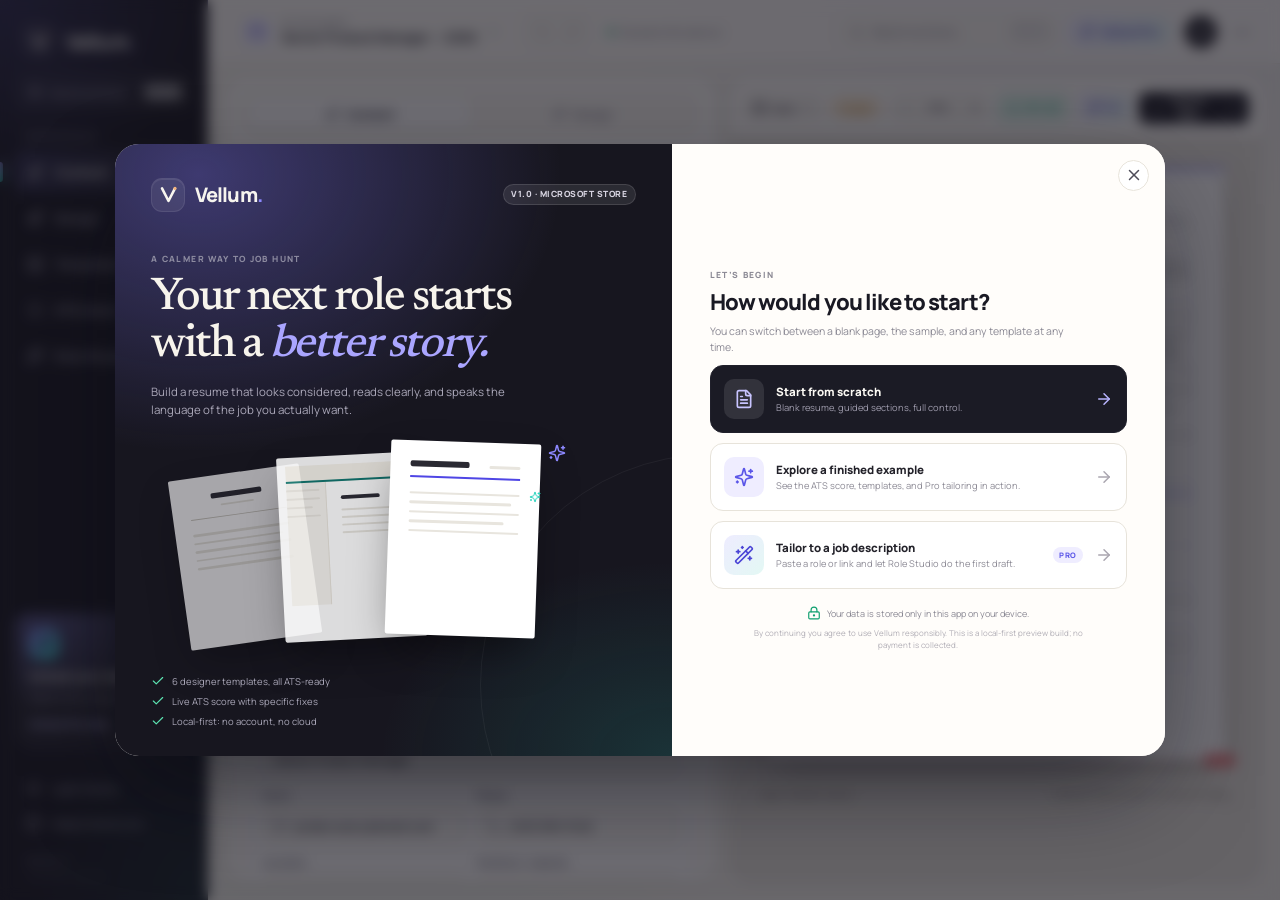
==== commit bc630dc0: "Deploy Vellum production build" ====
--- a/index.html
+++ b/index.html
@@ -15,8 +15,8 @@
     <link rel="manifest" href="./manifest.webmanifest" />
     <link rel="apple-touch-icon" href="./icons/icon-192.png" />
     <title>Vellum — Resume Builder</title>
-    <script type="module" crossorigin src="./assets/index-BH1_gRc5.js"></script>
-    <link rel="stylesheet" crossorigin href="./assets/index-CsMBoIgB.css">
+    <script type="module" crossorigin src="./assets/index-C4gBnFe-.js"></script>
+    <link rel="stylesheet" crossorigin href="./assets/index-DSyWVmWa.css">
   </head>
   <body>
     <div id="root"></div>
--- a/assets/index-DSyWVmWa.css
+++ b/assets/index-DSyWVmWa.css
@@ -0,0 +1 @@
+@font-face{font-family:Manrope Variable;font-style:normal;font-display:swap;font-weight:200 800;src:url([data-uri]) format("woff2-variations");unicode-range:U+0460-052F,U+1C80-1C8A,U+20B4,U+2DE0-2DFF,U+A640-A69F,U+FE2E-FE2F}@font-face{font-family:Manrope Variable;font-style:normal;font-display:swap;font-weight:200 800;src:url(./manrope-cyrillic-wght-normal-Dvxsihut.woff2) format("woff2-variations");unicode-range:U+0301,U+0400-045F,U+0490-0491,U+04B0-04B1,U+2116}@font-face{font-family:Manrope Variable;font-style:normal;font-display:swap;font-weight:200 800;src:url(./manrope-greek-wght-normal-DL7QRZyv.woff2) format("woff2-variations");unicode-range:U+0370-0377,U+037A-037F,U+0384-038A,U+038C,U+038E-03A1,U+03A3-03FF}@font-face{font-family:Manrope Variable;font-style:normal;font-display:swap;font-weight:200 800;src:url(./manrope-vietnamese-wght-normal-usUDDRr7.woff2) format("woff2-variations");unicode-range:U+0102-0103,U+0110-0111,U+0128-0129,U+0168-0169,U+01A0-01A1,U+01AF-01B0,U+0300-0301,U+0303-0304,U+0308-0309,U+0323,U+0329,U+1EA0-1EF9,U+20AB}@font-face{font-family:Manrope Variable;font-style:normal;font-display:swap;font-weight:200 800;src:url(./manrope-latin-ext-wght-normal-Ch3YOpNY.woff2) format("woff2-variations");unicode-range:U+0100-02BA,U+02BD-02C5,U+02C7-02CC,U+02CE-02D7,U+02DD-02FF,U+0304,U+0308,U+0329,U+1D00-1DBF,U+1E00-1E9F,U+1EF2-1EFF,U+2020,U+20A0-20AB,U+20AD-20C0,U+2113,U+2C60-2C7F,U+A720-A7FF}@font-face{font-family:Manrope Variable;font-style:normal;font-display:swap;font-weight:200 800;src:url(./manrope-latin-wght-normal-DHIcAJRg.woff2) format("woff2-variations");unicode-range:U+0000-00FF,U+0131,U+0152-0153,U+02BB-02BC,U+02C6,U+02DA,U+02DC,U+0304,U+0308,U+0329,U+2000-206F,U+20AC,U+2122,U+2191,U+2193,U+2212,U+2215,U+FEFF,U+FFFD}@font-face{font-family:Newsreader Variable;font-style:normal;font-display:swap;font-weight:200 800;src:url(./newsreader-vietnamese-wght-normal-Czsa-EzN.woff2) format("woff2-variations");unicode-range:U+0102-0103,U+0110-0111,U+0128-0129,U+0168-0169,U+01A0-01A1,U+01AF-01B0,U+0300-0301,U+0303-0304,U+0308-0309,U+0323,U+0329,U+1EA0-1EF9,U+20AB}@font-face{font-family:Newsreader Variable;font-style:normal;font-display:swap;font-weight:200 800;src:url(./newsreader-latin-ext-wght-normal-C-3rgBeH.woff2) format("woff2-variations");unicode-range:U+0100-02BA,U+02BD-02C5,U+02C7-02CC,U+02CE-02D7,U+02DD-02FF,U+0304,U+0308,U+0329,U+1D00-1DBF,U+1E00-1E9F,U+1EF2-1EFF,U+2020,U+20A0-20AB,U+20AD-20C0,U+2113,U+2C60-2C7F,U+A720-A7FF}@font-face{font-family:Newsreader Variable;font-style:normal;font-display:swap;font-weight:200 800;src:url(./newsreader-latin-wght-normal-CCVVNp6i.woff2) format("woff2-variations");unicode-range:U+0000-00FF,U+0131,U+0152-0153,U+02BB-02BC,U+02C6,U+02DA,U+02DC,U+0304,U+0308,U+0329,U+2000-206F,U+20AC,U+2122,U+2191,U+2193,U+2212,U+2215,U+FEFF,U+FFFD}@font-face{font-family:Inter Variable;font-style:normal;font-display:swap;font-weight:100 900;src:url(./inter-cyrillic-ext-wght-normal-BOeWTOD4.woff2) format("woff2-variations");unicode-range:U+0460-052F,U+1C80-1C8A,U+20B4,U+2DE0-2DFF,U+A640-A69F,U+FE2E-FE2F}@font-face{font-family:Inter Variable;font-style:normal;font-display:swap;font-weight:100 900;src:url(./inter-cyrillic-wght-normal-DqGufNeO.woff2) format("woff2-variations");unicode-range:U+0301,U+0400-045F,U+0490-0491,U+04B0-04B1,U+2116}@font-face{font-family:Inter Variable;font-style:normal;font-display:swap;font-weight:100 900;src:url(./inter-greek-ext-wght-normal-DlzME5K_.woff2) format("woff2-variations");unicode-range:U+1F00-1FFF}@font-face{font-family:Inter Variable;font-style:normal;font-display:swap;font-weight:100 900;src:url(./inter-greek-wght-normal-CkhJZR-_.woff2) format("woff2-variations");unicode-range:U+0370-0377,U+037A-037F,U+0384-038A,U+038C,U+038E-03A1,U+03A3-03FF}@font-face{font-family:Inter Variable;font-style:normal;font-display:swap;font-weight:100 900;src:url(./inter-vietnamese-wght-normal-CBcvBZtf.woff2) format("woff2-variations");unicode-range:U+0102-0103,U+0110-0111,U+0128-0129,U+0168-0169,U+01A0-01A1,U+01AF-01B0,U+0300-0301,U+0303-0304,U+0308-0309,U+0323,U+0329,U+1EA0-1EF9,U+20AB}@font-face{font-family:Inter Variable;font-style:normal;font-display:swap;font-weight:100 900;src:url(./inter-latin-ext-wght-normal-DO1Apj_S.woff2) format("woff2-variations");unicode-range:U+0100-02BA,U+02BD-02C5,U+02C7-02CC,U+02CE-02D7,U+02DD-02FF,U+0304,U+0308,U+0329,U+1D00-1DBF,U+1E00-1E9F,U+1EF2-1EFF,U+2020,U+20A0-20AB,U+20AD-20C0,U+2113,U+2C60-2C7F,U+A720-A7FF}@font-face{font-family:Inter Variable;font-style:normal;font-display:swap;font-weight:100 900;src:url(./inter-latin-wght-normal-Dx4kXJAl.woff2) format("woff2-variations");unicode-range:U+0000-00FF,U+0131,U+0152-0153,U+02BB-02BC,U+02C6,U+02DA,U+02DC,U+0304,U+0308,U+0329,U+2000-206F,U+20AC,U+2122,U+2191,U+2193,U+2212,U+2215,U+FEFF,U+FFFD}@font-face{font-family:DM Sans Variable;font-style:normal;font-display:swap;font-weight:100 1000;src:url(./dm-sans-latin-ext-wght-normal-BOFOeGcA.woff2) format("woff2-variations");unicode-range:U+0100-02BA,U+02BD-02C5,U+02C7-02CC,U+02CE-02D7,U+02DD-02FF,U+0304,U+0308,U+0329,U+1D00-1DBF,U+1E00-1E9F,U+1EF2-1EFF,U+2020,U+20A0-20AB,U+20AD-20C0,U+2113,U+2C60-2C7F,U+A720-A7FF}@font-face{font-family:DM Sans Variable;font-style:normal;font-display:swap;font-weight:100 1000;src:url(./dm-sans-latin-wght-normal-Xz1IZZA0.woff2) format("woff2-variations");unicode-range:U+0000-00FF,U+0131,U+0152-0153,U+02BB-02BC,U+02C6,U+02DA,U+02DC,U+0304,U+0308,U+0329,U+2000-206F,U+20AC,U+2122,U+2191,U+2193,U+2212,U+2215,U+FEFF,U+FFFD}@font-face{font-family:Space Grotesk Variable;font-style:normal;font-display:swap;font-weight:300 700;src:url(./space-grotesk-vietnamese-wght-normal-D0rl6rjA.woff2) format("woff2-variations");unicode-range:U+0102-0103,U+0110-0111,U+0128-0129,U+0168-0169,U+01A0-01A1,U+01AF-01B0,U+0300-0301,U+0303-0304,U+0308-0309,U+0323,U+0329,U+1EA0-1EF9,U+20AB}@font-face{font-family:Space Grotesk Variable;font-style:normal;font-display:swap;font-weight:300 700;src:url(./space-grotesk-latin-ext-wght-normal-D9tNdqV9.woff2) format("woff2-variations");unicode-range:U+0100-02BA,U+02BD-02C5,U+02C7-02CC,U+02CE-02D7,U+02DD-02FF,U+0304,U+0308,U+0329,U+1D00-1DBF,U+1E00-1E9F,U+1EF2-1EFF,U+2020,U+20A0-20AB,U+20AD-20C0,U+2113,U+2C60-2C7F,U+A720-A7FF}@font-face{font-family:Space Grotesk Variable;font-style:normal;font-display:swap;font-weight:300 700;src:url(./space-grotesk-latin-wght-normal-BhU9QXUp.woff2) format("woff2-variations");unicode-range:U+0000-00FF,U+0131,U+0152-0153,U+02BB-02BC,U+02C6,U+02DA,U+02DC,U+0304,U+0308,U+0329,U+2000-206F,U+20AC,U+2122,U+2191,U+2193,U+2212,U+2215,U+FEFF,U+FFFD}@font-face{font-family:"Source Serif 4 Variable";font-style:normal;font-display:swap;font-weight:200 900;src:url(./source-serif-4-cyrillic-ext-wght-normal-DHTKMUil.woff2) format("woff2-variations");unicode-range:U+0460-052F,U+1C80-1C8A,U+20B4,U+2DE0-2DFF,U+A640-A69F,U+FE2E-FE2F}@font-face{font-family:"Source Serif 4 Variable";font-style:normal;font-display:swap;font-weight:200 900;src:url(./source-serif-4-cyrillic-wght-normal-B1g8a0vD.woff2) format("woff2-variations");unicode-range:U+0301,U+0400-045F,U+0490-0491,U+04B0-04B1,U+2116}@font-face{font-family:"Source Serif 4 Variable";font-style:normal;font-display:swap;font-weight:200 900;src:url(./source-serif-4-greek-wght-normal-BpXpdlRW.woff2) format("woff2-variations");unicode-range:U+0370-0377,U+037A-037F,U+0384-038A,U+038C,U+038E-03A1,U+03A3-03FF}@font-face{font-family:"Source Serif 4 Variable";font-style:normal;font-display:swap;font-weight:200 900;src:url(./source-serif-4-vietnamese-wght-normal-BsaNuasd.woff2) format("woff2-variations");unicode-range:U+0102-0103,U+0110-0111,U+0128-0129,U+0168-0169,U+01A0-01A1,U+01AF-01B0,U+0300-0301,U+0303-0304,U+0308-0309,U+0323,U+0329,U+1EA0-1EF9,U+20AB}@font-face{font-family:"Source Serif 4 Variable";font-style:normal;font-display:swap;font-weight:200 900;src:url(./source-serif-4-latin-ext-wght-normal-BVZ5su8S.woff2) format("woff2-variations");unicode-range:U+0100-02BA,U+02BD-02C5,U+02C7-02CC,U+02CE-02D7,U+02DD-02FF,U+0304,U+0308,U+0329,U+1D00-1DBF,U+1E00-1E9F,U+1EF2-1EFF,U+2020,U+20A0-20AB,U+20AD-20C4,U+2113,U+2C60-2C7F,U+A720-A7FF}@font-face{font-family:"Source Serif 4 Variable";font-style:normal;font-display:swap;font-weight:200 900;src:url(./source-serif-4-latin-wght-normal-DMe4EKeb.woff2) format("woff2-variations");unicode-range:U+0000-00FF,U+0131,U+0152-0153,U+02BB-02BC,U+02C6,U+02DA,U+02DC,U+0304,U+0308,U+0329,U+2000-206F,U+20AC,U+2122,U+2191,U+2193,U+2212,U+2215,U+FEFF,U+FFFD}:root{--bg: #f3f1eb;--bg-deep: #ece9e1;--surface: #fffdfa;--surface-raised: #ffffff;--surface-soft: #f8f6f1;--field-bg: #fbfaf7;--ink: #191923;--ink-2: #4d4c58;--muted: #8b8994;--muted-2: #a5a2ac;--line: #e7e3da;--line-strong: #d9d4c9;--brand: #5a55e8;--brand-deep: #423dc4;--brand-soft: #efedff;--teal: #0f9d8c;--teal-soft: #e6f7f4;--success: #0e9f6e;--success-soft: #e8f8f1;--warn: #c2760b;--warn-soft: #fff6e7;--danger: #d33a3a;--danger-soft: #fff0f0;--rail: #15151e;--rail-2: #1e1e2a;--rail-text: #f6f4ee;--rail-muted: #9695a6;--primary: #191923;--on-primary: #fbfaf6;--shadow-sm: 0 1px 2px rgba(25, 25, 35, .05), 0 2px 8px rgba(25, 25, 35, .04);--shadow-md: 0 12px 30px -10px rgba(25, 25, 35, .16), 0 4px 12px rgba(25, 25, 35, .05);--shadow-lg: 0 30px 80px -20px rgba(16, 16, 25, .36), 0 12px 30px rgba(16, 16, 25, .1);--radius: 16px;--font-sans: "Manrope Variable", "Segoe UI Variable", "Segoe UI", system-ui, -apple-system, sans-serif;--font-serif: "Newsreader Variable", "Iowan Old Style", Georgia, serif;color-scheme:light}:root[data-theme=dark]{--bg: #101016;--bg-deep: #0b0b10;--surface: #181820;--surface-raised: #1d1d27;--surface-soft: #20202b;--field-bg: #15151d;--ink: #f3f0e9;--ink-2: #bab7c3;--muted: #8b8998;--muted-2: #696777;--line: #2a2a36;--line-strong: #373745;--brand: #8d88ff;--brand-deep: #a8a4ff;--brand-soft: #26234a;--teal: #36cbb9;--teal-soft: #143b38;--success: #43cf97;--success-soft: #14352a;--warn: #f0ae45;--warn-soft: #3b2b11;--danger: #ff7373;--danger-soft: #3d1c1c;--rail: #0c0c11;--rail-2: #14141c;--primary: #f4f1e9;--on-primary: #15151e;--shadow-sm: 0 1px 2px rgba(0, 0, 0, .3);--shadow-md: 0 12px 30px -10px rgba(0, 0, 0, .55);--shadow-lg: 0 30px 80px -20px rgba(0, 0, 0, .7);color-scheme:dark}*{box-sizing:border-box}html,body,#root{height:100%}body{margin:0;overflow:hidden;background:var(--bg);color:var(--ink);font-family:var(--font-sans);font-size:14px;-webkit-font-smoothing:antialiased;text-rendering:optimizeLegibility}button,input,textarea,select{font:inherit;color:inherit}button{cursor:pointer}button:disabled{cursor:not-allowed}h1,h2,h3,h4,p{margin:0}a{color:inherit}::selection{background:#c9c5ff;color:#171725}:focus-visible{outline:2px solid var(--brand);outline-offset:2px}.visually-hidden{position:absolute!important;width:1px;height:1px;padding:0;margin:-1px;overflow:hidden;clip:rect(0,0,0,0);white-space:nowrap;border:0}*{scrollbar-width:thin;scrollbar-color:var(--line-strong) transparent}*::-webkit-scrollbar{width:9px;height:9px}*::-webkit-scrollbar-track{background:transparent}*::-webkit-scrollbar-thumb{background:var(--line-strong);border-radius:999px;border:2px solid transparent;background-clip:content-box}.app-shell{display:flex;height:100dvh;min-height:0;background:radial-gradient(1100px 700px at 80% -10%,rgba(90,85,232,.06),transparent 60%),var(--bg)}.app-main{flex:1;min-width:0;display:flex;flex-direction:column;height:100%}.app-rail{width:226px;flex:0 0 226px;background:radial-gradient(340px 280px at 20% 8%,rgba(130,121,255,.15),transparent 70%),var(--rail);color:var(--rail-text);display:flex;flex-direction:column;padding:22px 14px 16px;border-right:1px solid rgba(255,255,255,.04);z-index:30}.rail-brand{appearance:none;background:transparent;border:0;padding:2px 8px 24px;text-align:left;display:flex}.logo{display:inline-flex;align-items:center;gap:10px;color:var(--rail-text)}.logo-mark{width:34px;height:34px;display:grid;place-items:center;border-radius:11px;background:#ffffff12;color:#f8f6ef;border:1px solid rgba(255,255,255,.08);--logo-dot: #f2b37c;box-shadow:inset 0 1px #ffffff14}.logo-mark svg{width:23px;height:23px}.logo-word{font-size:20px;font-weight:800;letter-spacing:-.045em}.logo-dot{color:#8d88ff}.rail-section{display:flex;flex-direction:column;gap:8px}.rail-label{font-size:9.5px;font-weight:800;letter-spacing:.16em;text-transform:uppercase;color:#6f6e80;padding:0 12px}.rail-nav{display:flex;flex-direction:column;gap:4px}.rail-item{appearance:none;border:0;background:transparent;color:#a9a7b6;display:flex;align-items:center;gap:11px;min-height:42px;padding:0 12px;border-radius:11px;font-size:13px;font-weight:650;text-align:left;position:relative;transition:background .15s ease,color .15s ease,transform .15s ease}.rail-item svg{flex:0 0 auto;opacity:.85}.rail-item:hover{background:#ffffff0e;color:#f2f0ea}.rail-item.is-active{background:#ffffff17;color:#fffdf7;box-shadow:inset 0 1px #ffffff0f}.rail-item.is-active:before{content:"";position:absolute;left:-14px;top:11px;bottom:11px;width:3px;border-radius:0 4px 4px 0;background:linear-gradient(#a29dff,#2dd4bf)}.rail-score{margin-left:auto;font-size:9.5px;font-weight:800;min-width:24px;height:19px;display:grid;place-items:center;border-radius:999px;background:#ffffff14;color:#c4c2ce}.rail-score.good{color:#4fe0a8;background:#43cf971f}.rail-score.ok{color:#b3aeff}.rail-score.warn{color:#f6b75e;background:#f6b75e1a}.rail-pro-tag{margin-left:auto;font-size:8px;letter-spacing:.08em;font-weight:800;text-transform:uppercase;color:#b9b5ff;background:#8d88ff24;border:1px solid rgba(141,136,255,.2);padding:2px 6px;border-radius:999px}.rail-pro-tag.is-unlocked{color:#5ce3b1;background:#5ce3b11a;border-color:#5ce3b12e}.rail-spacer{flex:1}.rail-upgrade{appearance:none;border:1px solid rgba(255,255,255,.1);text-align:left;color:#f6f3ea;background:radial-gradient(120% 130% at 15% 0%,rgba(141,136,255,.38),transparent 55%),linear-gradient(155deg,#ffffff17,#ffffff08);border-radius:16px;padding:15px 14px;display:flex;flex-direction:column;gap:6px;margin:12px 0 14px;position:relative;overflow:hidden;transition:transform .16s ease,border-color .16s ease}.rail-upgrade:hover{transform:translateY(-1px);border-color:#8d88ff66}.rail-upgrade-spark{width:30px;height:30px;border-radius:9px;display:grid;place-items:center;background:linear-gradient(135deg,#8d88ff,#2dd4bf);color:#111120;margin-bottom:3px}.rail-upgrade strong{font-size:12.5px;font-weight:800;letter-spacing:-.01em}.rail-upgrade>span:not(.rail-upgrade-spark):not(.rail-upgrade-cta){font-size:10.5px;line-height:1.45;color:#a9a7b8}.rail-upgrade-cta{margin-top:5px;font-size:10.5px;font-weight:800;color:#c7c4ff}.rail-pro-active{display:flex;align-items:center;gap:9px;border:1px solid rgba(67,207,151,.18);background:#43cf9712;color:#e9f8f2;border-radius:13px;padding:10px 11px;margin:10px 0 14px;text-align:left}.rail-pro-active-icon{width:28px;height:28px;border-radius:8px;background:#43cf9726;color:#5ce3b1;display:grid;place-items:center}.rail-pro-active strong{display:block;font-size:11.5px}.rail-pro-active small{display:block;font-size:9.5px;color:#8dbba9;margin-top:1px}.rail-bottom{display:flex;flex-direction:column;gap:2px;border-top:1px solid rgba(255,255,255,.07);padding-top:10px}.rail-utility{appearance:none;border:0;background:transparent;color:#9795a5;display:flex;align-items:center;gap:10px;padding:8px 11px;border-radius:9px;font-size:11.5px;font-weight:600;text-align:left}.rail-utility:hover{color:#e9e6ee;background:#ffffff0a}.rail-footer{display:flex;flex-direction:column;padding:12px 11px 2px;gap:2px}.rail-version{font-size:9.5px;color:#5f5e70;font-weight:700}.rail-made{font-size:9px;color:#4b4a5a}.topbar{min-height:70px;flex:0 0 70px;display:flex;align-items:center;justify-content:space-between;gap:16px;padding:0 22px 0 24px;border-bottom:1px solid var(--line);background:color-mix(in srgb,var(--surface) 76%,transparent);backdrop-filter:blur(16px);z-index:20}.topbar-left{display:flex;align-items:center;gap:14px;min-width:0}.mobile-logo{display:none}.resume-switcher{appearance:none;border:1px solid transparent;background:transparent;display:flex;align-items:center;gap:10px;padding:6px 9px;border-radius:11px;text-align:left;min-width:0;color:var(--ink);transition:background .15s ease,border-color .15s ease}.resume-switcher:hover{background:var(--surface-soft);border-color:var(--line)}.resume-switcher-icon{width:30px;height:30px;border-radius:8px;display:grid;place-items:center;background:var(--brand-soft);color:var(--brand);flex:0 0 auto}.resume-switcher-copy{display:flex;flex-direction:column;min-width:0}.resume-switcher-label{font-size:8.5px;font-weight:800;letter-spacing:.13em;text-transform:uppercase;color:var(--muted)}.resume-switcher-copy strong{font-size:12.5px;font-weight:750;letter-spacing:-.01em;white-space:nowrap;overflow:hidden;text-overflow:ellipsis;max-width:280px}.resume-switcher>svg{color:var(--muted);flex:0 0 auto}.save-state{display:flex;align-items:center;gap:6px;font-size:10.5px;color:var(--muted);font-weight:600;white-space:nowrap;padding-left:4px}.save-dot{width:6px;height:6px;border-radius:999px;background:var(--success)}.save-saving .save-dot{background:var(--warn);animation:pulse 1s ease-in-out infinite}.save-error{color:var(--danger)}.save-error .save-dot{background:var(--danger)}@keyframes pulse{0%,to{opacity:1}50%{opacity:.35}}.topbar-actions{display:flex;align-items:center;gap:8px;flex:0 0 auto}.install-btn{color:var(--ink-2)}.topbar-upgrade{appearance:none;border:1px solid #d9d5ff;background:linear-gradient(120deg,#f0eeff,#e8faf6);color:#423dc4;font-size:11.5px;font-weight:800;padding:8px 13px;border-radius:999px;display:inline-flex;align-items:center;gap:6px;transition:transform .15s ease,box-shadow .15s ease}.topbar-upgrade:hover{transform:translateY(-1px);box-shadow:0 5px 14px -5px #5a55e866}:root[data-theme=dark] .topbar-upgrade{border-color:#3b3767;background:#242149;color:#c9c5ff}.topbar-pro-badge{gap:4px}.avatar-btn{width:34px;height:34px;border-radius:999px;border:1px solid var(--line);background:var(--ink);color:var(--on-primary);font-size:11px;font-weight:800;letter-spacing:.02em;display:grid;place-items:center;margin-left:3px}.menu-wrap{position:relative}.icon-btn{width:32px;height:32px;border:1px solid transparent;background:transparent;color:var(--ink-2);border-radius:9px;display:inline-grid;place-items:center;transition:background .14s ease,color .14s ease,border-color .14s ease;flex:0 0 auto}.icon-btn:hover{background:var(--surface-soft);border-color:var(--line);color:var(--ink)}.icon-btn.is-active{background:var(--brand-soft);color:var(--brand)}.icon-btn:disabled{opacity:.3}.icon-btn.danger-hover:hover{background:var(--danger-soft);border-color:transparent;color:var(--danger)}.dropdown-menu{position:absolute;right:0;top:calc(100% + 9px);width:246px;background:var(--surface-raised);border:1px solid var(--line);border-radius:14px;box-shadow:var(--shadow-md);padding:6px;z-index:80;animation:menu-in .14s ease both}@keyframes menu-in{0%{opacity:0;transform:translateY(-4px) scale(.98)}to{opacity:1;transform:none}}.dropdown-head{padding:8px 10px 10px;display:flex;flex-direction:column;gap:2px;border-bottom:1px solid var(--line);margin-bottom:5px}.dropdown-head strong{font-size:11.5px;font-weight:700;overflow:hidden;text-overflow:ellipsis;white-space:nowrap}.dropdown-menu button{width:100%;appearance:none;border:0;background:transparent;display:flex;align-items:center;gap:9px;padding:8px 9px;border-radius:8px;font-size:11.5px;font-weight:600;color:var(--ink-2);text-align:left}.dropdown-menu button:hover{background:var(--surface-soft);color:var(--ink)}.dropdown-menu button.danger{color:var(--danger)}.dropdown-menu button.danger:hover{background:var(--danger-soft)}.dropdown-sep{height:1px;background:var(--line);margin:5px 4px}.mobile-view-switch{display:none}.workspace{flex:1;min-height:0;display:grid;grid-template-columns:minmax(410px,470px) minmax(0,1fr);gap:16px;padding:16px 20px 20px}.editor-panel,.preview-panel{min-height:0;border-radius:18px;border:1px solid var(--line);background:var(--surface);box-shadow:var(--shadow-sm);overflow:hidden}.editor-panel{display:flex;flex-direction:column}.editor-top{flex:0 0 auto;padding:15px 18px 0;border-bottom:1px solid var(--line);background:var(--surface);z-index:2}.editor-top-row{display:flex;justify-content:space-between;align-items:flex-end;gap:16px;padding-bottom:12px}.eyebrow{font-size:8.5px;font-weight:800;letter-spacing:.16em;text-transform:uppercase;color:var(--muted);display:inline-flex;align-items:center;gap:5px}.eyebrow.light{color:#8d8ba0}.editor-resume-name{display:block;font-size:13px;font-weight:750;letter-spacing:-.015em;margin-top:3px;max-width:220px;overflow:hidden;text-overflow:ellipsis;white-space:nowrap}.completion{width:128px;flex:0 0 auto}.completion-label{display:flex;justify-content:space-between;font-size:9px;font-weight:700;color:var(--muted);margin-bottom:5px}.completion-label strong{color:var(--ink);font-size:9.5px}.completion-track{height:5px;border-radius:999px;background:var(--line);overflow:hidden}.completion-track>div{height:100%;border-radius:inherit;background:linear-gradient(90deg,var(--brand),var(--teal));transition:width .4s cubic-bezier(.22,1,.36,1)}.editor-tabs{display:flex;gap:2px;overflow-x:auto;scrollbar-width:none;margin:0 -4px;padding:0 4px}.editor-tabs::-webkit-scrollbar{display:none}.editor-tab{appearance:none;border:0;background:transparent;color:var(--muted);display:flex;align-items:center;gap:6px;padding:9px 10px 11px;font-size:10.5px;font-weight:700;white-space:nowrap;border-bottom:2px solid transparent;margin-bottom:-1px;transition:color .15s ease}.editor-tab svg{opacity:.72}.editor-tab:hover{color:var(--ink-2)}.editor-tab.is-active{color:var(--brand);border-color:var(--brand)}.editor-tab.is-active svg{opacity:1}.editor-scroll{flex:1;overflow-y:auto;overflow-x:hidden;background:var(--surface)}.editor-body{padding:20px 20px 54px;animation:fade-up .22s ease both}@keyframes fade-up{0%{opacity:0;transform:translateY(4px)}to{opacity:1;transform:none}}.editor-intro{display:flex;align-items:flex-start;justify-content:space-between;gap:14px;margin-bottom:16px}.editor-intro h2{font-size:16px;font-weight:800;letter-spacing:-.03em;line-height:1.25}.editor-intro p{font-size:11px;color:var(--muted);line-height:1.5;margin-top:4px;max-width:310px}.editor-intro>.btn{flex:0 0 auto;margin-top:2px}.form-card{background:var(--surface-soft);border:1px solid var(--line);border-radius:13px;padding:15px;margin-bottom:12px;transition:border-color .16s ease,box-shadow .16s ease}.form-card.is-focused{border-color:color-mix(in srgb,var(--brand) 40%,var(--line));box-shadow:0 0 0 3px color-mix(in srgb,var(--brand) 7%,transparent)}.form-card-head{display:flex;justify-content:space-between;align-items:center;gap:10px;margin-bottom:11px}.form-card-title{font-size:11.5px;font-weight:800;letter-spacing:-.01em}.form-card-note{font-size:9.5px;color:var(--muted);font-weight:550;margin-left:6px}.form-card-foot{display:flex;align-items:center;justify-content:space-between;gap:12px;margin-top:10px}.word-counter{font-size:9.5px;font-weight:700;color:var(--muted);background:var(--surface);border:1px solid var(--line);padding:2px 7px;border-radius:999px}.word-counter.is-over{color:var(--danger);border-color:color-mix(in srgb,var(--danger) 25%,var(--line))}.field-grid{display:grid;grid-template-columns:1fr 1fr;gap:11px}.field{display:flex;flex-direction:column;gap:5px;min-width:0}.field.span-2{grid-column:span 2}.field-label{font-size:9.5px;font-weight:750;letter-spacing:.02em;color:var(--ink-2)}.field-hint{font-size:9.5px;color:var(--muted);line-height:1.45}.field-error{font-size:9.5px;color:var(--danger);font-weight:650}.text-input{width:100%;height:38px;border:1px solid var(--line-strong);background:var(--field-bg);color:var(--ink);border-radius:9px;padding:0 11px;font-size:12px;font-weight:550;transition:border-color .15s ease,box-shadow .15s ease,background .15s ease}.text-input::placeholder{color:var(--muted-2);font-weight:450}.text-input:hover{border-color:color-mix(in srgb,var(--line-strong) 60%,var(--muted))}.text-input:focus{outline:none;border-color:var(--brand);background:var(--surface-raised);box-shadow:0 0 0 3px color-mix(in srgb,var(--brand) 11%,transparent)}.text-input:disabled{opacity:.6;cursor:not-allowed}.text-area{height:auto;min-height:74px;padding:10px 11px;line-height:1.55;resize:vertical;field-sizing:content;max-height:420px}.input-with-icon{position:relative;display:flex;align-items:center}.input-with-icon>svg{position:absolute;left:10px;color:var(--muted);pointer-events:none;z-index:1}.input-with-icon .text-input{padding-left:31px}.inline-fields{display:flex;align-items:center;gap:6px}.inline-fields span{color:var(--muted);font-size:10px}.inline-fields .text-input{min-width:0}.toggle-row{display:flex;align-items:center;justify-content:space-between;gap:16px;padding:9px 0 2px}.toggle-row.is-disabled{opacity:.55}.toggle-label{display:block;font-size:10.5px;font-weight:700;color:var(--ink-2);cursor:pointer}.toggle-desc{font-size:9.5px;color:var(--muted);line-height:1.45;margin-top:2px;max-width:330px}.toggle{flex:0 0 auto;width:35px;height:21px;border-radius:999px;border:0;background:var(--line-strong);padding:2px;transition:background .16s ease}.toggle.is-on{background:var(--brand)}.toggle-knob{width:17px;height:17px;border-radius:999px;display:grid;place-items:center;background:#fff;color:var(--brand);box-shadow:0 1px 3px #00000038;transition:transform .18s cubic-bezier(.22,1,.36,1)}.toggle.is-on .toggle-knob{transform:translate(14px)}.btn{appearance:none;border:1px solid transparent;display:inline-flex;align-items:center;justify-content:center;gap:7px;border-radius:9px;font-weight:750;letter-spacing:-.005em;white-space:nowrap;transition:background .15s ease,color .15s ease,border-color .15s ease,transform .12s ease,box-shadow .15s ease}.btn:active:not(:disabled){transform:translateY(1px)}.btn:disabled{opacity:.45}.btn-sm{height:32px;padding:0 11px;font-size:10.5px}.btn-md{height:37px;padding:0 14px;font-size:11.5px}.btn-lg{height:45px;padding:0 19px;font-size:12.5px;border-radius:11px}.btn-primary{background:var(--primary);color:var(--on-primary);border-color:var(--primary);box-shadow:0 1px 2px #0000001f}.btn-primary:hover{background:#2a2a38}:root[data-theme=dark] .btn-primary:hover{background:#fff}.btn-secondary{background:var(--surface-raised);color:var(--ink-2);border-color:var(--line-strong)}.btn-secondary:hover{border-color:var(--muted);color:var(--ink);background:var(--surface)}.btn-ghost{background:transparent;color:var(--ink-2)}.btn-ghost:hover{background:var(--surface-soft);color:var(--ink)}.btn-accent{background:var(--brand);color:#fff;border-color:var(--brand)}.btn-accent:hover{background:var(--brand-deep)}.btn-danger{background:var(--danger);color:#fff;border-color:var(--danger)}.btn-pro{background:linear-gradient(115deg,#5751e9,#6b5ff1 48%,#10a394);color:#fff;border-color:transparent;box-shadow:0 8px 20px -9px #5a55e8b3}.btn-pro:hover{filter:brightness(1.06);box-shadow:0 10px 24px -8px #5a55e8cc}.badge{display:inline-flex;align-items:center;gap:4px;font-size:8.5px;line-height:1;font-weight:800;letter-spacing:.06em;text-transform:uppercase;padding:5px 7px;border-radius:999px;white-space:nowrap;border:1px solid transparent}.badge-neutral{background:var(--surface-raised);border-color:var(--line);color:var(--muted)}.badge-accent{background:var(--brand-soft);color:var(--brand)}.badge-success{background:var(--success-soft);color:var(--success)}.badge-warn{background:var(--warn-soft);color:var(--warn)}.badge-danger{background:var(--danger-soft);color:var(--danger)}.badge-dark{background:#ffffff17;border-color:#ffffff1f;color:#d9d6e3}.muted{color:var(--muted)}.small{font-size:10px}.sparkle-link{appearance:none;border:0;background:transparent;color:var(--brand);display:inline-flex;align-items:center;gap:5px;font-size:10px;font-weight:800;padding:3px 0;white-space:nowrap}.sparkle-link:hover{color:var(--brand-deep);text-decoration:underline;text-underline-offset:2px}.text-link{appearance:none;border:0;background:transparent;padding:0;color:var(--brand);font-weight:750;font-size:10.5px;display:inline-flex;align-items:center;gap:4px}.text-link:hover{text-decoration:underline}.entries{display:flex;flex-direction:column;gap:9px}.entry-card{border:1px solid var(--line);border-radius:13px;background:var(--surface-soft);overflow:hidden;transition:border-color .15s ease,box-shadow .15s ease}.entry-card.is-open{border-color:color-mix(in srgb,var(--line-strong) 60%,var(--line));box-shadow:var(--shadow-sm)}.entry-card-head{display:flex;align-items:center;gap:4px;padding:5px 7px 5px 5px}.entry-toggle{appearance:none;border:0;background:transparent;flex:1;min-width:0;display:flex;align-items:center;gap:10px;padding:8px 7px;text-align:left;border-radius:8px}.entry-toggle.static{cursor:default}.entry-toggle:hover:not(.static){background:#ffffff80}:root[data-theme=dark] .entry-toggle:hover:not(.static){background:#ffffff08}.entry-index{flex:0 0 auto;width:25px;height:25px;border-radius:7px;display:grid;place-items:center;font-size:9px;font-weight:800;color:var(--muted);background:var(--surface-raised);border:1px solid var(--line)}.entry-index.project-index{color:var(--brand);background:var(--brand-soft);border-color:transparent}.entry-summary{display:flex;flex-direction:column;min-width:0;flex:1;gap:1px}.entry-summary strong{font-size:11.5px;font-weight:750;white-space:nowrap;overflow:hidden;text-overflow:ellipsis}.entry-summary span{font-size:9.5px;color:var(--muted);white-space:nowrap;overflow:hidden;text-overflow:ellipsis;max-width:260px}.entry-toggle>svg{color:var(--muted);flex:0 0 auto}.entry-actions{display:flex;align-items:center;flex:0 0 auto}.entry-actions .icon-btn{width:26px;height:26px}.entry-card-body{padding:13px 14px 15px;border-top:1px solid var(--line);margin-top:3px;animation:fade-up .18s ease both}.bullets-editor{margin-top:13px;border-top:1px solid var(--line);padding-top:13px}.bullets-head{display:flex;align-items:flex-start;justify-content:space-between;gap:10px;margin-bottom:9px}.bullets-head>div{display:flex;flex-direction:column}.bullet-row{display:flex;align-items:flex-start;gap:5px;margin-bottom:6px}.bullet-grip{color:var(--muted-2);margin-top:11px;flex:0 0 auto}.bullet-row .text-area{min-height:56px;font-size:11.5px}.bullet-remove{margin-top:7px;width:27px;height:27px}.bullet-remove:hover{background:var(--danger-soft);color:var(--danger);border-color:transparent}.add-row{appearance:none;border:0;background:transparent;color:var(--brand);font-size:10px;font-weight:800;display:inline-flex;align-items:center;gap:5px;padding:5px 0}.add-row:hover{text-decoration:underline}.dashed-add{width:100%;margin-top:10px;appearance:none;border:1px dashed var(--line-strong);background:transparent;color:var(--muted);border-radius:11px;min-height:40px;display:flex;align-items:center;justify-content:center;gap:6px;font-size:10.5px;font-weight:700;transition:color .15s ease,border-color .15s ease,background .15s ease}.dashed-add:hover{color:var(--brand);border-color:color-mix(in srgb,var(--brand) 45%,var(--line-strong));background:color-mix(in srgb,var(--brand) 3%,transparent)}.empty-inline{display:flex;gap:12px;align-items:flex-start;padding:18px;border:1px dashed var(--line-strong);border-radius:13px;color:var(--muted);margin-bottom:4px}.empty-inline>svg{color:var(--brand);opacity:.7;flex:0 0 auto}.empty-inline strong{display:block;font-size:11.5px;color:var(--ink-2);margin-bottom:2px}.empty-inline p{font-size:10px;line-height:1.45}.skill-input-wrap{border:1px solid var(--line-strong);background:var(--field-bg);border-radius:10px;padding:7px;min-height:62px;cursor:text;transition:border-color .15s ease,box-shadow .15s ease}.skill-input-wrap:focus-within{border-color:var(--brand);box-shadow:0 0 0 3px color-mix(in srgb,var(--brand) 10%,transparent);background:var(--surface-raised)}.skill-list{display:flex;flex-wrap:wrap;gap:5px;align-items:center}.skill-chip{display:inline-flex;align-items:center;gap:4px;background:var(--brand-soft);color:var(--brand-deep);border-radius:7px;padding:4px 7px;font-size:10px;font-weight:700;line-height:1.2}.skill-chip button{appearance:none;border:0;background:transparent;color:currentColor;padding:0;display:grid;place-items:center;opacity:.6}.skill-chip button:hover{opacity:1}.skill-entry{flex:1;min-width:130px;border:0;background:transparent;outline:none;font-size:11.5px;padding:4px;color:var(--ink)}.skill-entry::placeholder{color:var(--muted-2)}.suggestion-chips{display:flex;flex-wrap:wrap;gap:6px}.suggestion-chip{appearance:none;border:1px dashed var(--line-strong);background:var(--surface-raised);color:var(--ink-2);border-radius:999px;padding:5px 9px;font-size:9.5px;font-weight:650;display:inline-flex;align-items:center;gap:4px;transition:all .14s ease}.suggestion-chip svg{color:var(--brand)}.suggestion-chip:hover{border-color:var(--brand);color:var(--brand);background:var(--brand-soft)}.upgrade-strip{width:100%;margin-top:13px;border:1px solid #dedaff;background:linear-gradient(120deg,#f4f2ff,#eefbf8);border-radius:11px;padding:10px;display:flex;align-items:center;gap:10px;text-align:left}:root[data-theme=dark] .upgrade-strip{border-color:#373260;background:linear-gradient(120deg,#201d3d,#142e2b)}.upgrade-strip-icon{width:30px;height:30px;border-radius:8px;display:grid;place-items:center;color:#fff;background:linear-gradient(135deg,#5a55e8,#0f9d8c);flex:0 0 auto}.upgrade-strip>span:nth-child(2){flex:1;min-width:0}.upgrade-strip strong{display:block;font-size:10.5px;color:var(--ink)}.upgrade-strip small{display:block;font-size:9px;color:var(--muted);line-height:1.4;margin-top:1px}.upgrade-strip-cta{color:var(--brand);font-size:9.5px;font-weight:800;white-space:nowrap}.cert-row{display:flex;align-items:flex-start;gap:7px;border:1px solid var(--line);background:var(--surface-soft);border-radius:12px;padding:11px}.cert-fields{flex:1;display:flex;flex-direction:column;gap:7px}.cert-meta-fields{display:flex;gap:7px}.cert-meta-fields .year-input{width:88px;flex:0 0 88px}.pro-pill{display:inline-flex;align-items:center;gap:3px;padding:2px 6px;border-radius:999px;background:linear-gradient(120deg,#5a55e8,#0f9d8c);color:#fff;font-size:8px;font-weight:800;text-transform:uppercase;letter-spacing:.06em;border:0}.preview-panel{display:flex;flex-direction:column;background:#eae7e0}:root[data-theme=dark] .preview-panel{background:#0f0f14}.preview-toolbar{min-height:58px;flex:0 0 58px;padding:0 12px 0 17px;display:flex;align-items:center;justify-content:space-between;gap:14px;border-bottom:1px solid var(--line);background:var(--surface);z-index:3}.preview-toolbar-left,.preview-toolbar-right{display:flex;align-items:center;gap:8px;min-width:0}.preview-label{display:inline-flex;align-items:center;gap:6px;font-size:9px;font-weight:800;letter-spacing:.11em;text-transform:uppercase;color:var(--muted);white-space:nowrap}.live-dot{width:6px;height:6px;border-radius:999px;background:var(--success);box-shadow:0 0 0 3px color-mix(in srgb,var(--success) 14%,transparent)}.template-trigger{appearance:none;border:1px solid var(--line);background:var(--surface-soft);border-radius:8px;height:29px;padding:0 8px;display:inline-flex;align-items:center;gap:5px;font-size:10px;font-weight:750;color:var(--ink-2)}.template-trigger:hover{border-color:var(--line-strong);color:var(--ink)}.page-indicator{font-size:9px;font-weight:700;color:var(--muted);border:1px solid var(--line);border-radius:999px;padding:4px 8px;white-space:nowrap}.page-indicator.is-multi{color:var(--warn);border-color:color-mix(in srgb,var(--warn) 30%,var(--line));background:var(--warn-soft)}.zoom-controls{display:flex;align-items:center;border:1px solid var(--line);border-radius:8px;background:var(--surface-soft);overflow:hidden}.zoom-controls .icon-btn{width:26px;height:27px;border-radius:0}.zoom-value{appearance:none;border:0;background:transparent;border-left:1px solid var(--line);border-right:1px solid var(--line);height:27px;min-width:44px;font-size:9.5px;font-weight:700;color:var(--ink-2)}.zoom-value:hover{background:var(--surface-raised)}.ats-chip{appearance:none;border:1px solid var(--line);background:var(--surface-soft);border-radius:8px;height:30px;display:inline-flex;align-items:center;gap:5px;padding:0 9px;font-size:9.5px;font-weight:700;color:var(--muted);transition:border-color .15s ease,background .15s ease}.ats-chip:hover{background:var(--surface-raised);border-color:var(--line-strong)}.ats-chip strong{font-size:11px;font-weight:850}.ats-chip.tone-good{color:var(--success);border-color:color-mix(in srgb,var(--success) 22%,var(--line));background:var(--success-soft)}.ats-chip.tone-ok{color:var(--brand);border-color:color-mix(in srgb,var(--brand) 20%,var(--line));background:var(--brand-soft)}.ats-chip.tone-warn{color:var(--warn);border-color:color-mix(in srgb,var(--warn) 25%,var(--line));background:var(--warn-soft)}.ats-chip.tone-bad{color:var(--danger);border-color:color-mix(in srgb,var(--danger) 25%,var(--line));background:var(--danger-soft)}.pro-preview-btn{appearance:none;border:1px solid #d9d5ff;background:linear-gradient(120deg,#efedff,#e9faf6);color:#423dc4;height:29px;border-radius:8px;padding:0 9px;display:inline-flex;align-items:center;gap:4px;font-size:9.5px;font-weight:800}:root[data-theme=dark] .pro-preview-btn{border-color:#3b3767;background:#242149;color:#c9c5ff}.export-btn{appearance:none;border:1px solid var(--primary);background:var(--primary);color:var(--on-primary);height:31px;border-radius:8px;padding:0 12px;display:inline-flex;align-items:center;gap:6px;font-size:10px;font-weight:750}.export-btn:hover{filter:brightness(1.12)}.preview-scroll{flex:1;overflow:auto;background-color:#e9e6df;background-image:radial-gradient(rgba(73,70,62,.14) .8px,transparent .8px);background-size:18px 18px;scroll-behavior:smooth}:root[data-theme=dark] .preview-scroll{background-color:#111116;background-image:radial-gradient(rgba(255,255,255,.07) .8px,transparent .8px)}.paper-stage{min-height:100%;padding:30px 30px 24px;display:flex;flex-direction:column;align-items:center;justify-content:flex-start}.paper-zoom-wrap{zoom:var(--preview-zoom, .75);box-shadow:0 24px 55px -16px #231f1859,0 6px 18px #231f181f;border-radius:2px;background:#fff;flex:0 0 auto}.preview-hint{margin-top:28px;display:flex;gap:16px;align-items:center;justify-content:space-between;font-size:9px;font-weight:650;color:#8a857a;max-width:780px;width:100%}:root[data-theme=dark] .preview-hint{color:#646270}.paper{width:816px;min-height:1056px;position:relative;background:#fff;color:#26252d;font-family:var(--font-sans);font-size:10.6px;line-height:1.52;padding:52px 58px 54px;overflow:hidden;box-sizing:border-box;text-rendering:optimizeLegibility}.paper h1,.paper h2,.paper h3,.paper p,.paper ul{margin:0}.paper a{color:inherit;text-decoration:none}.r-section{margin-top:18px}.r-section-heading{display:flex;align-items:center;gap:10px;margin-bottom:8px}.r-section-heading h2{font-size:9px;line-height:1.2;letter-spacing:.19em;text-transform:uppercase;font-weight:800;color:var(--accent);white-space:nowrap}.r-section-line{width:18px;height:1px;background:color-mix(in srgb,var(--accent) 45%,transparent);flex:0 0 auto}.r-section-line-end{flex:1;background:color-mix(in srgb,var(--accent) 18%,#e8e5df)}.r-summary{font-size:10.4px;line-height:1.6;color:#41404a}.r-entry{margin-top:11px;break-inside:avoid}.r-entry:first-child{margin-top:0}.r-entry-head{display:flex;align-items:baseline;justify-content:space-between;gap:16px}.r-entry-title{min-width:0;display:flex;flex-wrap:wrap;align-items:baseline;gap:0 6px}.r-entry-title strong{font-size:11.3px;font-weight:800;letter-spacing:-.012em;color:#22212a}.r-company{font-size:10px;font-weight:650;color:var(--accent)}.r-company:before{content:"·";color:#aaa7a1;margin-right:6px}.r-dates{flex:0 0 auto;font-size:9px;font-weight:650;color:#8d8a93;white-space:nowrap;letter-spacing:.01em}.r-entry-location{font-size:9px;color:#8d8a93;margin-top:1px}.r-bullets{list-style:none;margin:5px 0 0;padding:0 0 0 11px}.r-bullets li{position:relative;font-size:10.2px;line-height:1.55;color:#3f3e47;margin:2.5px 0;padding-left:2px}.r-bullets li:before{content:"";position:absolute;left:-9px;top:6.2px;width:3.2px;height:3.2px;border-radius:1px;background:var(--accent);opacity:.7}.r-edu-detail{display:flex;flex-wrap:wrap;gap:4px 12px;font-size:9.2px;color:#77747d;margin-top:2px}.r-skills{display:flex;flex-wrap:wrap;gap:4px}.r-skill{display:inline-block;font-size:9.1px;line-height:1.2;font-weight:650;color:#3e3d47;background:var(--accent-soft);border-radius:3px;padding:3px 6px}.r-project{margin-top:9px}.r-project:first-child{margin-top:0}.r-project-head{display:flex;align-items:baseline;justify-content:space-between;gap:12px}.r-project-head strong{font-size:10.7px;font-weight:800;letter-spacing:-.01em}.r-project-link{font-size:8.8px;color:var(--accent);font-weight:650}.r-project p{font-size:9.9px;line-height:1.5;color:#4e4c56;margin-top:2px}.r-cert-list{list-style:none;padding:0;margin:0}.r-cert-list li{display:flex;justify-content:space-between;gap:16px;font-size:9.8px;color:#3f3e47;padding:2px 0}.r-cert-list li>span:first-child{font-weight:650}.r-cert-meta{color:#8d8a93;font-size:8.9px;flex:0 0 auto}.r-contact{display:flex;flex-wrap:wrap;align-items:center;gap:0;font-size:8.9px;line-height:1.5;color:#66636c}.r-contact-item{display:inline-flex;align-items:center;white-space:nowrap}.r-contact-item:not(:last-child):after{content:"·";margin:0 6px;color:#b3b0aa}.r-contact-stack{display:flex;flex-direction:column;gap:4px;font-size:9px;line-height:1.4;color:#63606a;word-break:break-word}.r-placeholder{color:#b9b6b0!important;font-style:italic;font-weight:450!important}.paper-apex{padding-top:58px}.paper-apex:before{content:"";position:absolute;top:0;left:0;right:0;height:7px;background:linear-gradient(90deg,var(--accent),color-mix(in srgb,var(--accent) 40%,var(--accent-soft)))}.apex-header{display:flex;justify-content:space-between;align-items:flex-end;gap:32px}.apex-name{font-size:42px;line-height:.98;font-weight:800;letter-spacing:-.055em;color:#1c1b22}.apex-headline{font-size:11px;line-height:1.3;font-weight:750;letter-spacing:.12em;text-transform:uppercase;color:var(--accent);margin-top:9px}.apex-contact{justify-content:flex-end;max-width:300px;text-align:right;padding-bottom:3px}.apex-rule{height:1px;background:linear-gradient(90deg,var(--accent) 0 110px,#e8e5df 110px);margin-top:19px}.paper-apex .r-section:first-of-type{margin-top:16px}.paper-apex .r-section-heading h2{font-family:var(--font-sans)}.paper-atlas{padding:0;background:#fff}.atlas-header{padding:48px 50px 24px;background:radial-gradient(460px 180px at 88% -20%,var(--accent-soft),transparent 70%),#fcfbf8;border-bottom:3px solid var(--accent)}.atlas-name{font-family:var(--font-serif);font-size:44px;line-height:1;font-weight:500;letter-spacing:-.035em;color:#23222a}.atlas-headline{font-size:10.5px;font-weight:750;letter-spacing:.16em;text-transform:uppercase;color:var(--accent);margin-top:9px}.atlas-grid{display:grid;grid-template-columns:236px minmax(0,1fr);min-height:890px}.atlas-side{background:#f8f6f1;border-right:1px solid #ece8df;padding:27px 24px 34px}.atlas-main{padding:29px 38px 42px}.paper-atlas .r-section{margin-top:20px}.paper-atlas .r-section:first-child{margin-top:0}.paper-atlas .r-section-heading{gap:6px;margin-bottom:7px}.paper-atlas .r-section-heading h2{font-size:8.6px;letter-spacing:.17em;color:#5d5a66}.paper-atlas .r-section-line{display:none}.paper-atlas .r-section-line-end{display:block;flex:1;background:#e4e0d7}.paper-atlas .r-summary{font-size:10.3px}.paper-atlas .r-entry-title{display:block}.paper-atlas .r-entry-title strong{display:block;font-size:11.2px}.paper-atlas .r-company{display:block;margin-top:1px}.paper-atlas .r-company:before{display:none}.paper-atlas .atlas-side .r-entry-head{display:block}.paper-atlas .atlas-side .r-dates{display:block;margin-top:2px}.paper-atlas .atlas-side .r-skills{gap:3px}.paper-atlas .atlas-side .r-skill{background:#eeece6;font-size:8.7px;padding:2.5px 5px}.paper-atlas .atlas-side .r-edu-detail{display:block}.paper-atlas .r-project{margin-top:10px}.paper-ledger{padding:54px 68px 56px;font-family:var(--font-sans)}.ledger-header{text-align:center}.ledger-name{font-family:var(--font-serif);font-size:43px;line-height:1;font-weight:500;letter-spacing:-.035em;color:#1e1d24}.ledger-headline{font-size:9.5px;font-weight:750;letter-spacing:.23em;text-transform:uppercase;color:var(--accent);margin-top:9px}.ledger-contact{justify-content:center;margin-top:10px;font-size:8.8px}.ledger-rule{height:1px;background:#29272e;margin-top:18px;position:relative}.ledger-rule:after{content:"";position:absolute;left:0;right:0;top:3px;height:1px;background:#d5d1c8}.paper-ledger .r-section{margin-top:19px}.paper-ledger .r-section-heading{gap:12px}.paper-ledger .r-section-heading h2{font-size:8.9px;letter-spacing:.25em;color:#27262e}.paper-ledger .r-section-line{width:24px;background:var(--accent);height:1px}.paper-ledger .r-section-line-end{background:#dedad1}.paper-ledger .r-entry-title strong{font-family:var(--font-serif);font-size:13.2px;font-weight:600;letter-spacing:-.01em}.paper-ledger .r-dates{font-family:var(--font-serif);font-size:9.8px;font-style:italic}.paper-ledger .r-summary{font-family:var(--font-serif);font-size:11.5px;line-height:1.55;text-align:justify}.paper-ledger .r-bullets li{font-size:10.2px;line-height:1.58}.paper-ledger .r-edu-detail,.paper-ledger .r-project p{font-family:var(--font-serif);font-size:10.3px}.paper-ledger .r-skill{background:transparent;border:1px solid #ddd9d0;color:#44424b;font-weight:600}.paper-nova{padding:0;display:grid;grid-template-columns:258px minmax(0,1fr);background:#fff}.nova-side{position:relative;background:radial-gradient(340px 300px at 15% 0%,color-mix(in srgb,var(--accent) 35%,transparent),transparent 70%),#191923;color:#f8f6ef;padding:46px 29px 42px;overflow:hidden}.nova-side:before{content:"";position:absolute;top:0;left:0;right:0;height:5px;background:linear-gradient(90deg,var(--accent),#2dd4bf)}.nova-side:after{content:"";position:absolute;width:230px;height:230px;border-radius:999px;border:1px solid rgba(255,255,255,.06);top:-120px;right:-110px}.nova-mark{width:42px;height:42px;border-radius:12px;border:1px solid rgba(255,255,255,.14);background:#ffffff12;display:grid;place-items:center;font-family:var(--font-serif);font-size:23px;color:#fff;margin-bottom:22px}.nova-name{font-family:var(--font-serif);font-size:35px;line-height:1;font-weight:500;letter-spacing:-.035em;color:#fff}.nova-headline{font-size:9.5px;line-height:1.45;font-weight:750;letter-spacing:.15em;text-transform:uppercase;color:color-mix(in srgb,var(--accent) 45%,#ffffff);margin-top:8px}.nova-divider{height:1px;background:#ffffff21;margin:22px 0 4px}.paper-nova .r-section{margin-top:20px}.paper-nova .r-section-heading{gap:7px}.paper-nova .r-section-heading h2{font-size:8.4px;letter-spacing:.19em;color:color-mix(in srgb,var(--accent) 35%,#c7c4ff)}.paper-nova .r-section-line{display:none}.paper-nova .r-section-line-end{display:block;flex:1;background:#ffffff1f}.paper-nova .r-contact-stack{color:#cfccda;font-size:8.8px}.paper-nova .r-skill{background:#ffffff14;color:#e4e1ec;font-size:8.5px}.paper-nova .r-entry-title strong{font-size:10.3px;color:#fff}.paper-nova .r-company{color:color-mix(in srgb,var(--accent) 35%,#d8d5e3);display:block}.paper-nova .r-company:before{display:none}.paper-nova .r-dates{color:#9591a2;font-size:8.4px}.paper-nova .nova-side .r-entry-head{display:block}.paper-nova .nova-side .r-dates{display:block;margin-top:2px}.paper-nova .nova-side .r-edu-detail{color:#a4a0af}.paper-nova .nova-side .r-cert-list li{color:#e4e1ec;font-size:8.7px}.paper-nova .nova-side .r-cert-list li{display:block}.paper-nova .nova-side .r-cert-meta{display:block;color:#8f8b9b}.nova-main{padding:47px 40px 46px}.paper-nova .nova-main .r-section:first-child{margin-top:0}.paper-nova .nova-main .r-section-heading h2{color:var(--accent)}.paper-nova .nova-main .r-section-line{display:block;background:color-mix(in srgb,var(--accent) 40%,transparent)}.paper-nova .nova-main .r-section-line-end{background:#e8e5df}.paper-nova .nova-main .r-summary{font-size:10.4px}.paper-studio{padding:0}.studio-header{position:relative;padding:45px 54px 37px;overflow:hidden;color:#fff;background:radial-gradient(500px 220px at 100% 0%,rgba(255,255,255,.15),transparent 65%),linear-gradient(128deg,var(--accent),color-mix(in srgb,var(--accent) 55%,#171725))}.studio-kicker{font-size:8px;font-weight:800;letter-spacing:.25em;text-transform:uppercase;color:#ffffffad;position:relative;z-index:1}.studio-name{font-size:50px;line-height:.94;font-weight:800;letter-spacing:-.06em;color:#fff;margin-top:13px;position:relative;z-index:1}.studio-header-bottom{display:flex;align-items:flex-end;justify-content:space-between;gap:30px;margin-top:18px;position:relative;z-index:1}.studio-headline{font-size:11.5px;font-weight:700;letter-spacing:.12em;text-transform:uppercase;color:#ffffffeb}.studio-contact{justify-content:flex-end;max-width:330px;color:#ffffffc7;font-size:8.6px}.studio-contact .r-contact-item:not(:last-child):after{color:#fff6}.studio-orbit{position:absolute;border:1px solid rgba(255,255,255,.12);border-radius:999px;pointer-events:none}.studio-orbit-one{width:300px;height:300px;top:-190px;right:100px}.studio-orbit-two{width:160px;height:160px;top:-50px;right:-40px;background:#ffffff08}.studio-body{padding:30px 56px 52px}.paper-studio .r-section{margin-top:19px}.paper-studio .r-section:first-child{margin-top:0}.paper-studio .r-section-heading h2{color:#2e2c36;letter-spacing:.2em}.paper-studio .r-section-line{width:20px;height:2px;background:var(--accent)}.paper-studio .r-section-line-end{height:1px;background:#e2ded5}.paper-studio .r-entry{position:relative;padding-left:0}.paper-studio .r-bullets li:before{border-radius:999px;width:3.5px;height:3.5px}.paper-minimal{padding:49px 60px 52px;font-size:10.2px}.minimal-header{display:flex;align-items:flex-start;justify-content:space-between;gap:40px}.minimal-name{font-size:31px;line-height:1;font-weight:800;letter-spacing:-.045em;color:#17171d}.minimal-headline{font-size:9.7px;font-weight:700;letter-spacing:.12em;text-transform:uppercase;color:#6f6c76;margin-top:7px}.minimal-contact{flex-direction:column;align-items:flex-end;gap:1px;text-align:right;max-width:250px;font-size:8.7px;padding-top:3px}.minimal-contact .r-contact-item:after{display:none}.minimal-rule{height:1px;background:#25242b;margin-top:19px}.paper-minimal .r-section{margin-top:15px}.paper-minimal .r-section-heading{margin-bottom:6px}.paper-minimal .r-section-heading h2{color:#2a2930;font-size:8.4px;letter-spacing:.2em}.paper-minimal .r-section-line{width:12px;height:2px;background:var(--accent)}.paper-minimal .r-section-line-end{height:1px;background:#e5e2da}.paper-minimal .r-summary{font-size:10px;line-height:1.55}.paper-minimal .r-entry{margin-top:8px}.paper-minimal .r-entry-title strong{font-size:10.8px}.paper-minimal .r-bullets{padding-left:9px}.paper-minimal .r-bullets li{font-size:9.9px;line-height:1.5;margin:2px 0}.paper-minimal .r-bullets li:before{left:-7px;top:5.8px;width:2.8px;height:2.8px}.paper-minimal .r-skills{display:block;font-size:9.8px;line-height:1.6;color:#44424b}.paper-minimal .r-skill{display:inline;background:transparent;padding:0;font-size:9.8px;color:#44424b;border-radius:0}.paper-minimal .r-skill:not(:last-child):after{content:"·";margin:0 6px;color:#b1ada6}.thumb{position:relative;width:100%;aspect-ratio:8.5 / 11;background:#fff;border-radius:2px;overflow:hidden;box-shadow:0 10px 24px -10px #1e1b164d;padding:13%;color:#26252d}.thumb i,.thumb span,.thumb strong,.thumb em{display:block;background:#e8e5de;border-radius:2px}.thumb-apex .thumb-apex-head{display:flex;justify-content:space-between;align-items:flex-end;gap:8%}.thumb-apex .thumb-apex-head strong{width:54%;height:6px;background:#2a2932}.thumb-apex .thumb-apex-head span{width:28%;height:3px}.thumb-accent-line{height:2px;width:100%;background:var(--thumb-accent);margin:9px 0 14px}.thumb-lines{display:flex;flex-direction:column;gap:7px}.thumb-lines i{height:2.5px;width:100%}.thumb-lines i:nth-child(2){width:92%}.thumb-lines i:nth-child(4){width:86%}.thumb-lines.tight{gap:5px}.thumb-lines.tight i{height:2px}.thumb-th-grid{display:grid;grid-template-columns:34% 1fr;height:100%;margin:-17%}.thumb-atlas .thumb-band{height:17%;background:#f5f2ea;border-bottom:2px solid var(--thumb-accent);margin:-17% -17% 0;width:134%;position:relative;z-index:2}.thumb-atlas .thumb-th-grid{height:83%;margin:0 -17%;width:134%}.thumb-th-side{background:#f6f4ef;padding:13%;display:flex;flex-direction:column;gap:7px;border-right:1px solid #e8e4db}.thumb-th-side i{height:2px;width:100%}.thumb-th-side i:nth-child(3){width:80%}.thumb-th-main{padding:15%;display:flex;flex-direction:column;gap:6px}.thumb-th-main strong{height:4px;width:60%;background:#2b2a33;margin-bottom:4px}.thumb-th-main span{height:2px;width:100%}.thumb-th-main span:nth-child(3){width:92%}.thumb-th-dark{background:#191923;padding:15%;display:flex;flex-direction:column;gap:7px}.thumb-th-dark strong{height:5px;width:64%;background:#fff}.thumb-th-dark span{height:2px;width:100%;background:#ffffff3d}.thumb-th-dark i{height:2px;width:82%;background:var(--thumb-accent);opacity:.8}.thumb-centered{display:flex;flex-direction:column;align-items:center;gap:7px;margin-bottom:16px}.thumb-centered strong{width:52%;height:6px;background:#2a2932}.thumb-centered span{width:34%;height:2.5px}.thumb-centered em{width:100%;height:1px;background:#c9c5bc;margin-top:5px}.thumb-block{background:var(--thumb-accent);margin:-17% -17% 0;padding:18% 17% 14%;width:134%;display:flex;flex-direction:column;gap:6px}.thumb-block strong{width:56%;height:7px;background:#fff}.thumb-block span{width:36%;height:2.5px;background:#ffffff80}.thumb-block span:last-child{width:78%}.thumb-studio .thumb-lines{margin-top:15px}.thumb-min-head{display:flex;justify-content:space-between;align-items:flex-end;gap:10%;margin-bottom:11px}.thumb-min-head strong{width:36%;height:5px;background:#2a2932}.thumb-min-head span{width:27%;height:2px}.modal-layer{position:fixed;inset:0;z-index:100;display:flex;align-items:center;justify-content:center;padding:24px}.modal-scrim{position:absolute;inset:0;background:#12111a8c;backdrop-filter:blur(4px);animation:scrim-in .18s ease both}@keyframes scrim-in{0%{opacity:0}to{opacity:1}}.modal{position:relative;display:flex;flex-direction:column;width:100%;max-height:calc(100dvh - 48px);background:var(--surface);border:1px solid var(--line);border-radius:21px;box-shadow:var(--shadow-lg);overflow:hidden;animation:modal-in .22s cubic-bezier(.22,1,.36,1) both}@keyframes modal-in{0%{opacity:0;transform:translateY(12px) scale(.985)}to{opacity:1;transform:none}}.modal-sm{max-width:430px}.modal-md{max-width:600px}.modal-lg{max-width:1080px}.modal-xl{max-width:1180px}.modal-sheet{max-width:540px}.modal-head{display:flex;justify-content:space-between;align-items:flex-start;gap:20px;padding:25px 28px 16px;flex:0 0 auto}.modal-title{font-family:var(--font-serif);font-size:28px;line-height:1.1;font-weight:500;letter-spacing:-.03em;margin-top:4px;color:var(--ink)}.modal-close{margin-top:2px}.modal-body{padding:0 28px 25px;overflow-y:auto;min-height:0}.modal-foot{flex:0 0 auto;padding:16px 28px;border-top:1px solid var(--line);background:var(--surface-soft)}.modal-lg .modal-head,.modal-lg .modal-body,.modal-lg .modal-foot,.modal-xl .modal-head,.modal-xl .modal-body,.modal-xl .modal-foot{padding-left:32px;padding-right:32px}.templates-intro{display:flex;align-items:center;justify-content:space-between;gap:20px;margin-bottom:18px}.templates-intro p{font-size:11.5px;color:var(--muted);line-height:1.55;max-width:660px}.template-grid{display:grid;grid-template-columns:repeat(2,1fr);gap:11px}.template-card{appearance:none;border:1px solid var(--line);background:var(--surface-soft);border-radius:13px;padding:8px;text-align:left;display:flex;flex-direction:row;align-items:stretch;gap:10px;transition:border-color .16s ease,transform .16s ease,box-shadow .16s ease}.template-card:hover{transform:translateY(-2px);border-color:var(--line-strong);box-shadow:var(--shadow-md)}.template-card.is-active{border-color:var(--brand);box-shadow:0 0 0 2px color-mix(in srgb,var(--brand) 15%,transparent);background:var(--surface-raised)}.template-thumb-wrap{position:relative;flex:0 0 128px;background:#e7e3da;border-radius:8px;padding:10px 14px;display:flex;align-items:center;justify-content:center}.template-thumb-wrap .thumb{width:100%;padding:9%;box-shadow:0 8px 16px -8px #1e1b1666}.template-check{position:absolute;top:9px;right:9px;width:24px;height:24px;border-radius:999px;background:var(--brand);color:#fff;display:grid;place-items:center;box-shadow:0 3px 10px #3c36c866}.template-info{padding:3px 4px;min-width:0;flex:1;display:flex;flex-direction:column}.template-name-row{display:flex;align-items:center;justify-content:space-between;gap:8px}.template-name-row strong{font-size:13px;font-weight:800;letter-spacing:-.02em}.template-ats{display:inline-flex;align-items:center;gap:3px;font-size:9px;font-weight:800;color:var(--success);background:var(--success-soft);border-radius:999px;padding:3px 6px}.template-info>p{font-size:9.2px;line-height:1.45;color:var(--muted);margin-top:4px;display:-webkit-box;-webkit-line-clamp:2;-webkit-box-orient:vertical;overflow:hidden}.template-tags{display:flex;flex-wrap:wrap;gap:4px;margin-top:6px}.template-tags span{font-size:8px;font-weight:750;text-transform:uppercase;letter-spacing:.05em;color:var(--ink-2);background:var(--surface-raised);border:1px solid var(--line);border-radius:999px;padding:3px 6px}.template-best{font-size:8px;color:var(--muted-2);margin-top:auto;border-top:1px solid var(--line);padding-top:5px}.accent-picker{display:flex;align-items:center;gap:18px;margin-top:18px;padding:14px 16px;border:1px solid var(--line);background:var(--surface-soft);border-radius:13px}.accent-picker>div:first-child{display:flex;flex-direction:column;gap:1px;min-width:160px}.accent-picker strong{font-size:11px;font-weight:750}.accent-picker span{font-size:9.5px;color:var(--muted)}.accent-swatches{display:flex;gap:8px}.accent-swatch{width:27px;height:27px;border-radius:999px;border:2px solid transparent;background:var(--swatch);color:#fff;display:grid;place-items:center;box-shadow:inset 0 0 0 1px #ffffff2e;transition:transform .14s ease,box-shadow .14s ease}.accent-swatch:hover{transform:scale(1.09)}.accent-swatch.is-active{box-shadow:0 0 0 2px var(--surface),0 0 0 4px var(--swatch)}.accent-name{margin-left:auto;font-weight:700!important;color:var(--ink-2)!important}.templates-footer{display:flex;align-items:center;justify-content:space-between;gap:16px}.templates-footer-note{display:flex;align-items:center;gap:8px;font-size:10.5px;color:var(--muted)}.templates-footer-note svg{color:var(--success)}.templates-footer-note strong{color:var(--ink)}.templates-footer-actions{display:flex;gap:8px}.ats-hero{display:flex;flex-direction:column;gap:14px}.ats-score-block{display:flex;align-items:center;gap:26px;padding:20px 24px;border:1px solid var(--line);border-radius:17px;background:radial-gradient(500px 200px at 100% 0%,color-mix(in srgb,var(--brand) 6%,transparent),transparent 60%),var(--surface-soft)}.score-ring{position:relative;flex:0 0 auto}.score-ring svg{display:block}.score-ring-center{position:absolute;inset:0;display:flex;flex-direction:column;align-items:center;justify-content:center;gap:1px}.score-ring-center strong{font-size:30px;line-height:1;font-weight:800;letter-spacing:-.04em}.score-ring-center span{font-size:8.5px;font-weight:700;color:var(--muted)}.ats-score-copy{flex:1;min-width:0}.ats-band{display:inline-flex;border-radius:999px;padding:4px 8px;font-size:8.5px;font-weight:800;letter-spacing:.08em;text-transform:uppercase}.band-excellent{color:var(--success);background:var(--success-soft)}.band-strong{color:var(--brand);background:var(--brand-soft)}.band-fair{color:var(--warn);background:var(--warn-soft)}.band-needs-work{color:var(--danger);background:var(--danger-soft)}.ats-score-copy h3{font-size:17px;font-weight:800;letter-spacing:-.03em;margin-top:7px;line-height:1.25}.ats-score-copy p{font-size:10.5px;line-height:1.55;color:var(--muted);margin-top:4px;max-width:560px}.ats-score-copy p strong{color:var(--ink-2)}.ats-stats{display:flex;align-items:center;gap:15px;margin-top:11px;flex-wrap:wrap;font-size:9.5px;color:var(--muted)}.ats-stats strong{color:var(--ink);font-size:11px;margin-right:2px}.ats-template-pill{border:1px solid var(--line);background:var(--surface-raised);border-radius:999px;padding:3px 7px;font-weight:700;font-size:8.5px}.ats-template-pill.is-strong{color:var(--success);border-color:color-mix(in srgb,var(--success) 25%,var(--line))}.ats-alert{display:flex;align-items:center;gap:11px;padding:11px 14px;border-radius:12px;border:1px solid var(--line);background:var(--surface-soft)}.ats-alert.has-high{border-color:color-mix(in srgb,var(--danger) 22%,var(--line));background:var(--danger-soft)}.ats-alert.is-clear{border-color:color-mix(in srgb,var(--success) 22%,var(--line));background:var(--success-soft)}.ats-alert-icon{width:31px;height:31px;border-radius:9px;display:grid;place-items:center;background:var(--surface-raised);flex:0 0 auto}.ats-alert.has-high .ats-alert-icon{color:var(--danger)}.ats-alert.is-clear .ats-alert-icon{color:var(--success)}.ats-alert strong{display:block;font-size:10.5px;font-weight:800}.ats-alert span{display:block;font-size:9.5px;color:var(--muted);margin-top:1px}.ats-target-banner{width:100%;display:flex;align-items:center;gap:12px;text-align:left;border:1px dashed color-mix(in srgb,var(--brand) 40%,var(--line));background:linear-gradient(110deg,var(--brand-soft),color-mix(in srgb,var(--teal-soft) 70%,var(--surface)));border-radius:13px;padding:12px 15px;margin-top:13px}.ats-target-icon{width:37px;height:37px;border-radius:10px;display:grid;place-items:center;background:var(--surface-raised);color:var(--brand);flex:0 0 auto}.ats-target-banner>span:nth-child(2){flex:1}.ats-target-banner strong{display:block;font-size:11px;font-weight:800}.ats-target-banner small{display:block;font-size:9.5px;color:var(--muted);margin-top:2px;line-height:1.45}.ats-target-cta{flex:0 0 auto;color:var(--brand);font-size:10px;font-weight:800;display:inline-flex;align-items:center;gap:4px}.ats-grid{display:grid;grid-template-columns:1fr 1fr;gap:14px;margin-top:15px}.ats-side-stack{display:flex;flex-direction:column;gap:14px}.ats-card{border:1px solid var(--line);background:var(--surface-soft);border-radius:15px;padding:16px}.ats-card-head{display:flex;align-items:flex-start;justify-content:space-between;gap:12px;margin-bottom:13px}.ats-card-head h3{font-size:12px;font-weight:800;letter-spacing:-.015em}.ats-card-head p{font-size:9.5px;color:var(--muted);margin-top:2px;line-height:1.4}.breakdown-list{display:flex;flex-direction:column;gap:12px}.breakdown-top{display:flex;justify-content:space-between;align-items:baseline;font-size:10px;font-weight:700;margin-bottom:5px}.breakdown-top strong{font-size:11.5px;font-weight:800}.breakdown-top small{font-size:8.5px;color:var(--muted);font-weight:650}.progress-track{height:5px;border-radius:999px;background:var(--line);overflow:hidden}.progress-fill{height:100%;border-radius:inherit;background:var(--brand);transition:width .5s cubic-bezier(.22,1,.36,1)}.breakdown-detail{display:block;font-size:8.8px;color:var(--muted);margin-top:4px;line-height:1.35}.issue-list{display:flex;flex-direction:column;gap:7px}.issue-item{display:flex;align-items:flex-start;gap:9px;border:1px solid var(--line);background:var(--surface-raised);border-radius:10px;padding:9px}.issue-icon{width:24px;height:24px;border-radius:7px;display:grid;place-items:center;flex:0 0 auto}.severity-high .issue-icon{color:var(--danger);background:var(--danger-soft)}.severity-medium .issue-icon{color:var(--warn);background:var(--warn-soft)}.severity-low .issue-icon{color:var(--muted);background:var(--surface-soft)}.issue-copy{flex:1;min-width:0}.issue-copy strong{display:block;font-size:9.8px;font-weight:800;line-height:1.3}.issue-copy p{font-size:9px;color:var(--muted);line-height:1.45;margin-top:2px}.issue-action{appearance:none;border:1px solid var(--line);background:var(--surface);color:var(--ink-2);border-radius:6px;padding:3px 7px;font-size:8.5px;font-weight:800;flex:0 0 auto}.issue-action:hover{border-color:var(--brand);color:var(--brand)}.issue-empty{display:flex;flex-direction:column;align-items:center;text-align:center;gap:4px;padding:18px 12px;color:var(--success)}.issue-empty strong{font-size:10.5px;color:var(--ink)}.issue-empty span{font-size:9px;color:var(--muted)}.wins-list{list-style:none;margin:0;padding:0;display:flex;flex-direction:column;gap:6px}.wins-list li{display:flex;align-items:flex-start;gap:6px;font-size:9.5px;line-height:1.4;color:var(--ink-2)}.wins-list li svg{color:var(--success);flex:0 0 auto;margin-top:1px}.muted-icon{color:var(--muted)}.keyword-card{margin-top:14px}.keyword-groups{display:grid;grid-template-columns:1fr 1fr;gap:20px}.keyword-group-label{display:flex;align-items:center;gap:5px;font-size:9px;font-weight:800;text-transform:uppercase;letter-spacing:.07em;color:var(--muted);margin-bottom:7px}.keyword-group-label svg{color:var(--success)}.missing-dot{width:7px;height:7px;border-radius:999px;border:1.5px solid var(--warn)}.keyword-chips{display:flex;flex-wrap:wrap;gap:5px}.keyword-chip{display:inline-flex;align-items:center;gap:4px;font-size:9px;font-weight:650;line-height:1.3;padding:4px 7px;border-radius:999px;border:1px solid transparent}.keyword-chip.matched{background:var(--success-soft);color:color-mix(in srgb,var(--success) 75%,var(--ink))}.keyword-chip.missing{background:var(--surface-raised);border-color:var(--line-strong);border-style:dashed;color:var(--ink-2)}button.keyword-chip:hover{border-color:var(--brand);color:var(--brand)}.keyword-chip button{appearance:none;border:0;background:transparent;color:currentColor;padding:0;display:grid;place-items:center;opacity:.55}.keyword-chip button:hover{opacity:1}.keyword-disclaimer{display:flex;align-items:flex-start;gap:6px;margin-top:12px;padding-top:10px;border-top:1px solid var(--line);font-size:8.7px;color:var(--muted);line-height:1.45}.keyword-disclaimer svg{flex:0 0 auto;margin-top:1px}.ats-footer{display:flex;align-items:center;justify-content:space-between;gap:14px}.ats-footer-note{display:flex;align-items:center;gap:6px;font-size:9.5px;color:var(--muted)}.ats-footer-actions{display:flex;gap:8px}.modal.pro-modal{max-width:1180px;position:relative;border:0;background:#f8f6f1}.pro-modal .modal-head{display:none}.pro-modal .modal-body{padding:0;overflow-y:auto}.pro-close{position:absolute;top:16px;right:16px;width:32px;height:32px;border-radius:999px;border:1px solid rgba(255,255,255,.15);background:#ffffff1a;color:#fff;display:grid;place-items:center;z-index:5}.pro-close:hover{background:#ffffff2e}.pro-layout{display:grid;grid-template-columns:1.05fr .95fr;min-height:680px}.pro-story{background:radial-gradient(700px 400px at 10% 0%,rgba(115,104,255,.35),transparent 65%),radial-gradient(500px 360px at 90% 100%,rgba(20,190,166,.18),transparent 65%),#16151f;color:#f7f4ec;padding:40px 42px 34px;display:flex;flex-direction:column;position:relative;overflow:hidden}.pro-story:after{content:"";position:absolute;width:420px;height:420px;border:1px solid rgba(255,255,255,.05);border-radius:999px;right:-240px;top:120px}.pro-hero-badge{display:flex;align-items:center;gap:9px;font-size:11px;font-weight:800;letter-spacing:.06em;text-transform:uppercase;color:#c9c5ff}.pro-spark{width:32px;height:32px;border-radius:9px;background:linear-gradient(135deg,#8d88ff,#2dd4bf);color:#111120;display:grid;place-items:center;box-shadow:0 5px 18px -4px #8d88ff99}.pro-hero-badge .badge{margin-left:3px}.pro-story h3{font-family:var(--font-serif);font-size:clamp(38px,4.2vw,56px);line-height:.98;font-weight:500;letter-spacing:-.04em;margin-top:27px;max-width:430px}.pro-story h3 em{color:#a6a1ff;font-style:italic}.pro-lede{font-size:12px;line-height:1.6;color:#b3b0c1;max-width:430px;margin-top:15px}.pro-feature-list{display:grid;grid-template-columns:1fr 1fr;gap:15px 18px;margin-top:27px;position:relative;z-index:1}.pro-feature{display:flex;gap:9px;align-items:flex-start}.pro-feature-icon{width:31px;height:31px;border-radius:8px;background:#ffffff12;border:1px solid rgba(255,255,255,.08);color:#b7b2ff;display:grid;place-items:center;flex:0 0 auto}.pro-feature strong{display:block;font-size:10.5px;font-weight:800;letter-spacing:-.01em}.pro-feature p{font-size:9px;line-height:1.45;color:#9f9cad;margin-top:2px}.pro-quote{margin-top:auto;padding-top:30px;position:relative;z-index:1}.pro-quote p{font-family:var(--font-serif);font-size:15px;line-height:1.35;font-style:italic;color:#e4e1f0;max-width:400px}.pro-quote span{display:block;font-size:9px;color:#7f7c8d;margin-top:6px}.pro-buy{background:#fffdfa;padding:38px 38px 30px;display:flex;flex-direction:column;overflow-y:auto}.pro-buy-head h3{font-size:21px;font-weight:800;letter-spacing:-.035em;margin-top:5px}.pro-buy-head p{font-size:10px;color:#8b8994;margin-top:4px;line-height:1.45}.billing-toggle{display:grid;grid-template-columns:1fr 1fr;gap:3px;background:#f0ede6;border-radius:10px;padding:3px;margin-top:20px}.billing-toggle button{appearance:none;border:0;background:transparent;border-radius:7px;height:34px;font-size:10px;font-weight:750;color:#77747f;display:flex;align-items:center;justify-content:center;gap:5px}.billing-toggle button.is-active{background:#fff;color:#1b1a23;box-shadow:0 1px 4px #14121e1a}.billing-toggle button span{font-size:7.5px;font-weight:800;text-transform:uppercase;letter-spacing:.04em;color:#0e9f6e;background:#e8f8f1;padding:2px 4px;border-radius:3px}.price-display{margin-top:19px}.price-main{display:flex;align-items:flex-start;color:#1b1a23}.price-currency{font-size:20px;font-weight:700;margin-top:7px;color:#5c5965}.price-main strong{font-size:52px;line-height:.9;font-weight:800;letter-spacing:-.06em}.price-period{font-size:11px;font-weight:700;color:#8b8994;margin-top:29px;margin-left:3px}.price-display p{font-size:9.5px;color:#8b8994;margin-top:5px}.plan-checklist{list-style:none;padding:0;margin:19px 0 17px;display:flex;flex-direction:column;gap:7px}.plan-checklist li{display:flex;align-items:center;gap:7px;font-size:10px;font-weight:600;color:#46434f}.plan-checklist svg{color:#0e9f6e;flex:0 0 auto}.pro-cta{width:100%;justify-content:center}.pro-fineprint{font-size:8.5px;color:#9a97a1;text-align:center;margin-top:7px}.pro-divider{display:flex;align-items:center;gap:10px;margin:18px 0 10px;color:#a7a4ad;font-size:8.5px;font-weight:650;text-transform:uppercase;letter-spacing:.06em}.pro-divider:before,.pro-divider:after{content:"";flex:1;height:1px;background:#e7e3da}.code-row{display:flex;gap:7px}.code-row .text-input{color:#1b1a23;background:#f7f5f0;border-color:#ded9cf}.code-error{margin-top:5px}.store-note{display:flex;align-items:flex-start;gap:7px;margin-top:16px;padding:9px 10px;border-radius:9px;background:#f3f1ea;color:#7c7883;font-size:8.7px;line-height:1.45}.store-note svg{color:#0e9f6e;flex:0 0 auto;margin-top:1px}.pro-maybe{margin-top:15px;align-self:center;color:#77747f;font-size:9.5px}.pro-footer{display:flex;justify-content:space-between;gap:10px}.pro-active-hero{display:flex;gap:16px;align-items:center;padding:20px;border-radius:15px;background:radial-gradient(300px 160px at 10% 0%,#e9e6ff,transparent 70%),linear-gradient(120deg,#f4f2ff,#ecfbf7);border:1px solid #e3dfff}:root[data-theme=dark] .pro-active-hero{background:linear-gradient(120deg,#222040,#12302c);border-color:#353160}.pro-active-badge{width:49px;height:49px;border-radius:13px;background:linear-gradient(135deg,#5a55e8,#0f9d8c);color:#fff;display:grid;place-items:center;flex:0 0 auto}.pro-active-hero h3{font-size:16px;font-weight:800;letter-spacing:-.03em}.pro-active-hero p{font-size:10px;color:var(--muted);line-height:1.5;margin-top:3px}.pro-feature-grid{display:grid;grid-template-columns:1fr 1fr;gap:11px;margin-top:17px}.pro-feature-grid.compact .pro-feature{padding:12px;border:1px solid var(--line);border-radius:11px;background:var(--surface-soft)}.pro-feature-grid.compact .pro-feature-icon{background:var(--brand-soft);border-color:transparent;color:var(--brand)}.pro-feature-grid.compact .pro-feature strong{font-size:10px}.pro-feature-grid.compact .pro-feature p{font-size:8.7px;color:var(--muted)}.pro-note{display:flex;align-items:flex-start;gap:9px;margin-top:17px;padding:11px;border-radius:10px;background:var(--surface-soft);border:1px solid var(--line);font-size:9px;color:var(--muted);line-height:1.5}.pro-cancel{margin-top:14px;color:var(--muted)}.role-eyebrow{display:inline-flex;align-items:center;gap:4px;color:var(--brand)}.modal.role-modal .modal-body{padding-bottom:20px}.role-layout{display:grid;grid-template-columns:1.02fr .98fr;gap:20px;align-items:start}.role-source,.role-plan{border:1px solid var(--line);border-radius:16px;background:var(--surface-soft);padding:17px;min-width:0}.role-plan{background:radial-gradient(420px 240px at 100% 0%,color-mix(in srgb,var(--brand) 5%,transparent),transparent 65%),var(--surface-soft);position:sticky;top:0}.role-source-head{display:flex;align-items:flex-start;justify-content:space-between;gap:12px;margin-bottom:14px}.role-source-head h3{font-size:14px;font-weight:800;letter-spacing:-.025em}.role-source-head p{font-size:9.7px;color:var(--muted);margin-top:3px;line-height:1.45}.source-tabs{display:grid;grid-template-columns:1fr 1fr;background:var(--surface-raised);border:1px solid var(--line);border-radius:9px;padding:3px;margin:13px 0 10px}.source-tabs button{appearance:none;border:0;background:transparent;border-radius:6px;height:30px;font-size:9.5px;font-weight:750;color:var(--muted);display:flex;align-items:center;justify-content:center;gap:5px}.source-tabs button.is-active{background:var(--ink);color:var(--on-primary);box-shadow:0 1px 3px #00000026}.source-panel{display:flex;flex-direction:column;gap:9px}.source-panel .text-area{min-height:165px;font-size:10.5px;line-height:1.55;background:var(--surface-raised)}.source-meta{display:flex;justify-content:space-between;align-items:center;gap:10px;font-size:8.8px;color:var(--muted)}.source-meta .text-link{font-size:8.8px}.analyze-btn{width:100%}.url-input-row{display:flex;gap:7px}.url-input-row .input-with-icon{flex:1}.url-input-row .text-input{background:var(--surface-raised)}.url-input-row .btn{flex:0 0 auto}.imported-loading{display:flex;align-items:center;gap:8px;padding:11px;border:1px dashed var(--line-strong);border-radius:9px;color:var(--muted);font-size:9.5px;background:var(--surface-raised)}.imported-loading svg{color:var(--brand)}.imported-preview{border:1px solid var(--line);background:var(--surface-raised);border-radius:9px;padding:9px}.imported-preview-head{display:flex;justify-content:space-between;align-items:center;margin-bottom:5px}.imported-preview-head>span{display:inline-flex;align-items:center;gap:4px;font-size:9px;font-weight:750}.imported-preview p{font-size:9.2px;line-height:1.45;color:var(--muted);margin-bottom:7px}.privacy-hint{display:flex;gap:5px;align-items:flex-start;font-size:8.3px;color:var(--muted);line-height:1.4}.privacy-hint svg{flex:0 0 auto;margin-top:1px}.role-error{display:flex;gap:8px;align-items:flex-start;margin-top:10px;padding:9px 10px;border:1px solid color-mix(in srgb,var(--danger) 25%,var(--line));background:var(--danger-soft);color:var(--danger);border-radius:9px;font-size:9.5px;line-height:1.45}.role-error svg{flex:0 0 auto;margin-top:1px}.role-error>div{display:flex;flex-direction:column;gap:4px}.role-error .text-link{color:var(--danger);text-decoration:underline;align-self:flex-start}.keyword-editor{margin-top:12px;border-top:1px solid var(--line);padding-top:12px}.keyword-editor-head{display:flex;align-items:flex-start;justify-content:space-between;gap:8px;margin-bottom:8px}.keyword-editor-head>div{display:flex;flex-direction:column}.keyword-editor-head strong{font-size:10.5px;font-weight:800}.keyword-editor-head span{font-size:8.7px;color:var(--muted);margin-top:1px}.keyword-chips.editable .keyword-chip{padding-right:5px}.keyword-add-row{display:flex;gap:6px;margin-top:8px}.keyword-add-row .text-input{height:32px;font-size:10.5px;background:var(--surface-raised)}.tailor-options{display:flex;flex-direction:column;background:var(--surface-raised);border:1px solid var(--line);border-radius:11px;padding:3px 12px}.tailor-options .toggle-row{border-bottom:1px solid var(--line);padding:10px 0}.tailor-options .toggle-row:last-child{border-bottom:0}.plan-empty{display:flex;flex-direction:column;align-items:center;text-align:center;padding:36px 20px 26px;margin-top:13px;border:1px dashed var(--line-strong);border-radius:12px;background:var(--surface-raised)}.plan-empty-icon{width:51px;height:51px;border-radius:14px;display:grid;place-items:center;background:var(--brand-soft);color:var(--brand);margin-bottom:10px}.plan-empty strong{font-size:11.5px;font-weight:800}.plan-empty p{font-size:9.3px;color:var(--muted);line-height:1.5;max-width:280px;margin-top:3px}.plan-empty-lines{display:flex;flex-direction:column;gap:5px;width:70%;margin-top:18px}.plan-empty-lines i{height:4px;border-radius:999px;background:var(--line)}.plan-empty-lines i:nth-child(2){width:86%}.plan-empty-lines i:nth-child(4){width:68%}.plan-content{display:flex;flex-direction:column;gap:10px;margin-top:12px}.plan-card{border:1px solid var(--line);border-radius:11px;background:var(--surface-raised);padding:11px}.plan-card-head{display:flex;justify-content:space-between;align-items:center;gap:8px;margin-bottom:7px}.plan-card-head>span:first-child{display:inline-flex;align-items:center;gap:4px;font-size:9.5px;font-weight:800;color:var(--ink-2)}.plan-card-head>span:first-child svg{color:var(--brand)}.plan-count{font-size:8.5px;font-weight:800;color:var(--brand);background:var(--brand-soft);border-radius:999px;padding:2px 6px}.plan-summary{font-size:9.7px;line-height:1.55;color:var(--ink-2)}.plan-warning{font-size:8.8px;color:var(--warn);background:var(--warn-soft);border-radius:6px;padding:5px 7px;margin-bottom:7px;line-height:1.45}.plan-warning code,.plan-note code{font-family:ui-monospace,SFMono-Regular,Menlo,monospace;font-size:.92em}.plan-experiences{display:flex;flex-direction:column;gap:10px}.plan-experience-head{display:flex;align-items:baseline;gap:6px;margin-bottom:5px}.plan-experience-head strong{font-size:9.5px;font-weight:800}.plan-experience-head span{font-size:8.5px;color:var(--muted)}.plan-bullet{display:flex;gap:6px;align-items:flex-start;margin-top:4px}.plan-bullet-dot{width:3px;height:3px;border-radius:999px;background:var(--brand);flex:0 0 auto;margin-top:6px;opacity:.7}.plan-bullet p{font-size:8.9px;line-height:1.5;color:var(--muted)}.plan-note{display:flex;gap:6px;align-items:flex-start;font-size:8.5px;color:var(--muted);line-height:1.45;padding:8px 9px;border:1px solid var(--line);border-radius:8px;background:var(--surface-raised)}.plan-note svg{flex:0 0 auto;margin-top:1px;color:var(--warn)}.ats-preview-link{appearance:none;border:0;background:transparent;display:flex;align-items:center;gap:5px;color:var(--brand);font-size:9px;font-weight:750;padding:2px 0}.ats-preview-link svg:last-child{margin-left:auto}.role-footer{display:flex;align-items:center;justify-content:space-between;gap:16px}.role-footer-status{display:flex;align-items:center;gap:7px;font-size:9.5px;color:var(--muted)}.role-footer-status strong{color:var(--ink-2)}.status-dot{width:7px;height:7px;border-radius:999px;background:var(--success);box-shadow:0 0 0 3px color-mix(in srgb,var(--success) 13%,transparent)}.role-footer-actions{display:flex;gap:8px}.resume-list{display:flex;flex-direction:column;gap:7px}.resume-list-item{display:flex;align-items:center;gap:4px;border:1px solid var(--line);border-radius:12px;background:var(--surface-soft);padding:4px;transition:border-color .14s ease,background .14s ease}.resume-list-item:hover{border-color:var(--line-strong)}.resume-list-item.is-active{border-color:color-mix(in srgb,var(--brand) 45%,var(--line));background:color-mix(in srgb,var(--brand) 4%,var(--surface-soft))}.resume-list-main{appearance:none;border:0;background:transparent;flex:1;min-width:0;display:flex;align-items:center;gap:10px;text-align:left;padding:7px;border-radius:9px}.resume-list-mark{width:38px;height:46px;border-radius:5px;background:#fff;border:1px solid #e8e4db;color:#33323c;font-size:10px;font-weight:800;display:grid;place-items:center;position:relative;overflow:hidden;flex:0 0 auto;box-shadow:0 2px 6px #1e1c1614}.resume-list-mark:before{content:"";position:absolute;top:0;left:0;right:0;height:4px;background:var(--brand)}.resume-list-mark.mark-atlas:before{background:#0f766e}.resume-list-mark.mark-ledger:before{background:#334155}.resume-list-mark.mark-nova:before{background:#be123c}.resume-list-mark.mark-studio:before{background:#b45309}.resume-list-mark.mark-minimal:before{background:#166534}.resume-list-copy{flex:1;min-width:0;display:flex;flex-direction:column;gap:1px}.resume-list-copy strong{font-size:11.5px;font-weight:750;white-space:nowrap;overflow:hidden;text-overflow:ellipsis}.resume-list-copy span{font-size:9.5px;color:var(--muted);white-space:nowrap;overflow:hidden;text-overflow:ellipsis}.resume-list-copy em{font-size:8.5px;font-style:normal;color:var(--muted-2)}.resume-list-actions{display:flex;flex:0 0 auto}.resume-list-actions .icon-btn{width:27px;height:27px}.manager-note{font-size:9px;color:var(--muted);line-height:1.5;margin-top:12px;text-align:center}.close-x{font-size:20px;line-height:1;margin-top:-2px}.welcome-layer{position:fixed;inset:0;z-index:150;background:#14131c9e;backdrop-filter:blur(7px);display:flex;align-items:center;justify-content:center;padding:24px;animation:scrim-in .24s ease both}.welcome-card{width:min(1050px,100%);max-height:calc(100dvh - 48px);display:grid;grid-template-columns:1.06fr .94fr;background:#fffdfa;border-radius:24px;overflow:hidden;box-shadow:0 40px 100px -20px #08081099;position:relative;animation:modal-in .32s cubic-bezier(.22,1,.36,1) both}.welcome-close{position:absolute;top:16px;right:16px;z-index:4;width:31px;height:31px;border-radius:999px;border:1px solid #e8e4db;background:#fff;color:#4d4c58;display:grid;place-items:center}.welcome-close:hover{background:#f5f2ec}.welcome-brand{background:radial-gradient(550px 420px at 15% 5%,rgba(130,121,255,.36),transparent 66%),radial-gradient(450px 300px at 100% 100%,rgba(45,212,191,.15),transparent 65%),#17161f;color:#f7f4ec;padding:34px 36px 28px;display:flex;flex-direction:column;position:relative;overflow:hidden}.welcome-brand:after{content:"";position:absolute;width:460px;height:460px;border:1px solid rgba(255,255,255,.05);border-radius:999px;right:-270px;bottom:-160px}.welcome-brand-top{display:flex;align-items:center;justify-content:space-between;gap:16px;position:relative;z-index:1}.welcome-copy{margin-top:35px;position:relative;z-index:1}.welcome-copy h1{font-family:var(--font-serif);font-size:clamp(34px,3.6vw,48px);line-height:1.02;font-weight:500;letter-spacing:-.045em;margin-top:9px;max-width:410px}.welcome-copy h1 em{color:#aaa5ff;font-style:italic}.welcome-copy p{font-size:11.5px;line-height:1.6;color:#aaa7b8;margin-top:14px;max-width:390px}.welcome-stack{position:relative;height:232px;margin-top:23px;width:100%}.welcome-paper{position:absolute;width:150px;height:194px;background:#fff;border-radius:2px;padding:9px;box-shadow:0 20px 45px -12px #00000080;transition:transform .3s ease}.welcome-paper .thumb{height:100%;box-shadow:none;padding:8%;border-radius:0}.welcome-paper-back{left:4%;top:18px;transform:rotate(-8deg) scale(.88);opacity:.62}.welcome-paper-mid{left:26%;top:8px;transform:rotate(-3deg) scale(.95);opacity:.85}.welcome-paper-front{left:49%;top:0;transform:rotate(2deg);z-index:2}.welcome-stack:hover .welcome-paper-front{transform:rotate(1deg) translateY(-4px)}.welcome-stack:hover .welcome-paper-mid{transform:rotate(-4deg) translate(-3px) scale(.95)}.welcome-spark{position:absolute;color:#8d88ff;z-index:3}.welcome-spark-one{left:82%;top:2px}.welcome-spark-two{left:78%;top:46px;color:#2dd4bf}.welcome-points{list-style:none;padding:0;margin:auto 0 0;display:flex;flex-direction:column;gap:6px;position:relative;z-index:1}.welcome-points li{display:flex;align-items:center;gap:7px;font-size:9.5px;color:#aaa7b8}.welcome-points svg{color:#5ce3b1}.welcome-actions{padding:44px 38px 30px;display:flex;flex-direction:column;justify-content:center;background:#fffdfa}.welcome-actions-head h2{font-size:22px;font-weight:800;letter-spacing:-.04em;margin-top:5px}.welcome-actions-head p{font-size:10.5px;line-height:1.55;color:#8b8994;margin-top:6px;max-width:360px}.welcome-option{display:flex;align-items:center;gap:12px;text-align:left;appearance:none;border:1px solid #e7e3da;background:#fff;border-radius:13px;padding:13px;margin-top:10px;color:#23222a;transition:border-color .16s ease,transform .16s ease,box-shadow .16s ease}.welcome-option:hover{border-color:#d4cfc3;transform:translateY(-1px);box-shadow:0 8px 20px -12px #1e1b164d}.welcome-option.primary{border-color:#20202b;background:#1b1b25;color:#fbf9f3}.welcome-option.primary .welcome-option-icon{background:#ffffff1a;color:#c8c4ff}.welcome-option.primary .welcome-option-copy span{color:#a09dae}.welcome-option.primary>svg{color:#b9b5ff}.welcome-option-icon{width:40px;height:40px;border-radius:10px;background:#f2f0ea;color:#55525d;display:grid;place-items:center;flex:0 0 auto}.welcome-option-icon.sample{background:#efedff;color:#5a55e8}.welcome-option-icon.pro{background:linear-gradient(135deg,#eeecff,#e3f8f4);color:#4b45d6}.welcome-option-copy{flex:1;display:flex;flex-direction:column;gap:2px}.welcome-option-copy strong{font-size:11.5px;font-weight:800}.welcome-option-copy span{font-size:9.3px;color:#8b8994;line-height:1.4}.welcome-option>svg{color:#aaa6b0;flex:0 0 auto}.welcome-pro-tag{font-size:7.5px;font-weight:800;letter-spacing:.08em;text-transform:uppercase;color:#5a55e8;background:#efedff;border-radius:999px;padding:3px 6px;flex:0 0 auto}.welcome-trust{display:flex;align-items:center;gap:6px;font-size:9px;color:#8b8994;margin-top:17px;justify-content:center}.welcome-trust svg{color:#0e9f6e}.welcome-legal{font-size:8px;color:#b0adb5;text-align:center;line-height:1.5;margin-top:7px;max-width:340px;align-self:center}.help-grid{display:grid;grid-template-columns:1fr 1fr;gap:11px}.help-card{border:1px solid var(--line);background:var(--surface-soft);border-radius:12px;padding:14px}.help-card.full{grid-column:span 2}.help-icon{width:30px;height:30px;border-radius:8px;background:var(--brand-soft);color:var(--brand);display:grid;place-items:center;margin-bottom:8px}.help-card h3{font-size:11.5px;font-weight:800;letter-spacing:-.015em}.help-card p{font-size:9.5px;line-height:1.55;color:var(--muted);margin-top:5px}.help-muted{font-size:8.5px!important;color:var(--muted-2)!important}.shortcut-list{display:flex;flex-direction:column;gap:5px;margin-top:9px}.shortcut-list>div{display:flex;align-items:center;justify-content:space-between;gap:8px;font-size:9px;color:var(--ink-2)}.shortcut-keys{display:flex;gap:3px}kbd{font-family:var(--font-sans);font-size:8px;font-weight:700;background:var(--surface-raised);border:1px solid var(--line-strong);border-bottom-width:2px;border-radius:4px;padding:2px 5px;color:var(--ink-2);min-width:18px;text-align:center}.help-shortcut-hint{display:flex;align-items:center;gap:6px;margin-top:13px;padding:9px 10px;border-radius:8px;background:var(--brand-soft);color:var(--brand-deep);font-size:9px;line-height:1.4}.help-footer{display:flex;align-items:center;justify-content:space-between;font-size:9px;color:var(--muted)}.confirm-body{font-size:11px;line-height:1.55;color:var(--muted)}.confirm-actions{display:flex;justify-content:flex-end;gap:8px}.toast{position:fixed;z-index:300;left:50%;bottom:24px;transform:translate(-50%);max-width:min(520px,calc(100vw - 32px));background:#1b1b25;color:#f7f4ed;border:1px solid rgba(255,255,255,.1);border-radius:12px;padding:10px 11px 10px 12px;display:flex;align-items:center;gap:9px;font-size:10.5px;font-weight:650;box-shadow:0 18px 50px -12px #00000080;animation:toast-in .26s cubic-bezier(.22,1,.36,1) both}@keyframes toast-in{0%{opacity:0;transform:translate(-50%,10px)}to{opacity:1;transform:translate(-50%)}}.toast-icon{width:27px;height:27px;border-radius:8px;display:grid;place-items:center;flex:0 0 auto;background:#ffffff14;color:#9d97ff}.toast-success .toast-icon{color:#55e3ac}.toast-error .toast-icon{color:#ff8080}.toast-warn .toast-icon{color:#f6b75e}.toast>span:nth-child(2){flex:1}.toast .icon-btn{color:#8f8b9c;width:25px;height:25px}.toast .icon-btn:hover{background:#ffffff14;color:#fff;border-color:transparent}.print-footer{display:none}@media(max-width:1360px){.app-rail{width:208px;flex-basis:208px}.workspace{grid-template-columns:minmax(390px,440px) minmax(0,1fr)}.editor-tab{padding-left:8px;padding-right:8px;font-size:10px}.preview-toolbar{padding-left:12px}.preview-label{display:none}}@media(max-width:1220px){.app-rail{width:78px;flex-basis:78px;padding:20px 10px 14px;align-items:stretch}.rail-brand{justify-content:center;padding:0 0 23px}.logo-word,.rail-label{display:none}.rail-item{justify-content:center;padding:0;height:44px}.rail-item span{display:none}.rail-item.is-active:before{left:-10px}.rail-upgrade{display:none}.rail-pro-active{justify-content:center;padding:8px}.rail-pro-active>span:nth-child(2){display:none}.rail-utility{justify-content:center;padding:9px 0}.rail-utility span{display:none}.rail-footer{align-items:center;text-align:center;padding:10px 0 0}.rail-made{display:none}.workspace{grid-template-columns:minmax(370px,410px) minmax(0,1fr);padding:14px 16px 16px;gap:13px}.preview-toolbar-right .page-indicator,.pro-preview-btn,.save-state{display:none}.editor-intro h2{font-size:15px}}@media(max-width:1040px){.workspace{grid-template-columns:minmax(360px,43%) minmax(0,1fr)}.zoom-controls{display:none}.template-trigger span{max-width:70px;overflow:hidden;text-overflow:ellipsis}.topbar{padding:0 14px 0 16px}.resume-switcher-copy strong{max-width:180px}.editor-tabs{gap:0}.editor-tab span{display:none}.editor-tab{flex:1;justify-content:center;padding:11px 4px 12px}.editor-top-row{align-items:center}.completion{width:105px}}@media(max-width:900px){body{overflow:hidden}.app-shell{flex-direction:column}.app-rail{position:fixed;bottom:0;left:0;right:0;width:auto;height:66px;flex-basis:66px;flex-direction:row;align-items:center;padding:7px 12px calc(7px + env(safe-area-inset-bottom));border-right:0;border-top:1px solid rgba(255,255,255,.08);background:#15151e;z-index:60}.rail-brand,.rail-spacer,.rail-bottom,.rail-pro-active,.rail-upgrade{display:none}.rail-section{width:100%}.rail-nav{flex-direction:row;justify-content:space-around;gap:2px}.rail-item{flex:1;height:51px;flex-direction:column;gap:3px;padding:4px;font-size:8px;border-radius:9px;justify-content:center}.rail-item span:not(.rail-score):not(.rail-pro-tag){display:block;font-size:8.5px;font-weight:700}.rail-item.is-active:before{inset:auto 20% -7px;height:2.5px;width:60%;border-radius:3px 3px 0 0;background:linear-gradient(90deg,#a29dff,#2dd4bf)}.rail-score{position:absolute;top:3px;right:calc(50% - 25px);min-width:19px;height:15px;font-size:7.5px}.rail-pro-tag{position:absolute;top:2px;right:calc(50% - 27px);font-size:6.5px;padding:1px 4px}.app-main{padding-bottom:66px}.topbar{min-height:60px;flex-basis:60px;padding:0 12px}.mobile-logo{display:inline-flex}.mobile-logo .logo{color:var(--ink)}.mobile-logo .logo-mark{width:30px;height:30px;border-radius:9px;background:var(--ink);border-color:transparent;color:var(--on-primary);--logo-dot: #f2b37c}.resume-switcher{padding:4px 5px;gap:7px}.resume-switcher-icon,.resume-switcher-label{display:none}.resume-switcher-copy strong{font-size:11px;max-width:145px}.topbar-upgrade{padding:7px 10px;font-size:10px}.topbar-upgrade svg{display:none}.install-btn span{display:none}.avatar-btn{width:30px;height:30px;font-size:9.5px}.mobile-view-switch{display:grid;grid-template-columns:1fr 1fr;gap:3px;margin:8px 12px 0;padding:3px;border-radius:9px;background:var(--surface-soft);border:1px solid var(--line);flex:0 0 auto}.mobile-view-switch button{appearance:none;border:0;background:transparent;height:31px;border-radius:6px;font-size:10.5px;font-weight:750;color:var(--muted);display:flex;align-items:center;justify-content:center;gap:6px}.mobile-view-switch button.is-active{background:var(--surface-raised);color:var(--ink);box-shadow:0 1px 4px #1e1c1614}.mobile-score{min-width:21px;height:17px;border-radius:999px;display:inline-grid;place-items:center;background:var(--success-soft);color:var(--success);font-size:8px;font-weight:800}.workspace{display:block;padding:8px 12px 14px;min-height:0;overflow:hidden}.workspace .editor-panel,.workspace .preview-panel{height:100%;border-radius:14px}.workspace:not(.show-preview) .preview-panel{display:none}.workspace.show-preview .editor-panel{display:none}.preview-toolbar{min-height:52px;flex-basis:52px;padding:0 9px 0 11px}.preview-toolbar-right{gap:6px}.preview-toolbar .export-btn span{display:none}.preview-toolbar .export-btn{width:31px;padding:0;justify-content:center}.paper-stage{padding:18px 14px}.preview-hint{display:none}.editor-top{padding:12px 14px 0}.editor-body{padding:15px 14px 40px}.editor-intro h2{font-size:15px}.field-grid{grid-template-columns:1fr}.field.span-2{grid-column:span 1}.toast{bottom:82px}.modal-layer{padding:10px;align-items:flex-end}.modal{max-height:calc(100dvh - 20px);border-radius:20px}.modal-head{padding:19px 18px 12px}.modal-title{font-size:24px}.modal-body{padding:0 18px 20px}.modal-foot{padding:12px 18px}.template-grid{grid-template-columns:1fr}.template-thumb-wrap{flex-basis:112px}.accent-picker{flex-wrap:wrap}.accent-name{display:none}.templates-footer{flex-direction:column;align-items:stretch}.templates-footer-actions{justify-content:flex-end}.ats-score-block{flex-direction:column;text-align:center;gap:12px}.ats-score-copy p{margin-left:auto;margin-right:auto}.ats-stats{justify-content:center}.ats-grid{grid-template-columns:1fr}.keyword-groups{grid-template-columns:1fr;gap:13px}.ats-footer{flex-direction:column;align-items:stretch}.ats-footer-actions{justify-content:flex-end}.role-layout{grid-template-columns:1fr}.role-plan{position:static}.role-footer{flex-direction:column;align-items:stretch}.role-footer-actions{justify-content:flex-end}.pro-layout{grid-template-columns:1fr;min-height:0}.pro-story{padding:30px 24px}.pro-story h3{font-size:38px}.pro-feature-list{grid-template-columns:1fr 1fr}.pro-quote{display:none}.pro-buy{padding:26px 24px}.pro-close{background:#14141e8c}.welcome-layer{padding:10px;align-items:flex-end}.welcome-card{grid-template-columns:1fr;max-height:calc(100dvh - 20px);overflow-y:auto}.welcome-brand{padding:26px 24px 22px}.welcome-brand-top .badge{display:none}.welcome-copy{margin-top:23px}.welcome-copy h1{font-size:32px}.welcome-copy p{font-size:10.5px}.welcome-stack{height:170px;margin-top:12px}.welcome-paper{width:115px;height:149px}.welcome-points{display:none}.welcome-actions{padding:24px}.help-grid{grid-template-columns:1fr}.help-card.full{grid-column:span 1}}@media(max-width:620px){.install-btn{display:none}.topbar-actions{gap:5px}.topbar-upgrade{font-size:0;width:32px;height:32px;padding:0;justify-content:center}.topbar-upgrade svg{display:block}.template-thumb-wrap{flex-basis:104px;padding:9px 11px}.template-info>p{-webkit-line-clamp:3}.templates-intro{flex-direction:column;align-items:flex-start;gap:8px}.pro-feature-list,.pro-feature-grid{grid-template-columns:1fr}.welcome-stack{display:none}.welcome-brand{padding-bottom:20px}.welcome-actions{padding:20px}.welcome-actions-head h2{font-size:19px}.url-input-row{flex-direction:column}.source-panel .text-area{min-height:130px}.editor-intro{flex-direction:column}.editor-intro>.btn,.editor-intro>.sparkle-link{align-self:flex-start}.form-card-foot{flex-direction:column;align-items:flex-start}.cert-meta-fields{flex-direction:column}.cert-meta-fields .year-input{width:100%;flex:auto}}@page{size:Letter;margin:.45in .5in}@media print{html,body,#root{height:auto;overflow:visible;background:#fff!important}body{-webkit-print-color-adjust:exact;print-color-adjust:exact}.app-rail,.topbar,.editor-panel,.preview-toolbar,.preview-hint,.mobile-view-switch,.modal-layer,.welcome-layer,.toast,.print-footer{display:none!important}.app-shell,.app-main,.workspace,.preview-panel,.preview-scroll,.paper-stage{display:block!important;position:static!important;overflow:visible!important;height:auto!important;min-height:0!important;max-height:none!important;width:auto!important;padding:0!important;margin:0!important;background:#fff!important;border:0!important;box-shadow:none!important}.paper-zoom-wrap{zoom:1!important;width:816px!important;box-shadow:none!important;border-radius:0!important}.paper{box-shadow:none!important;border-radius:0!important;width:auto!important;min-height:0!important;padding:0!important;overflow:visible!important;page-break-after:auto}.paper .r-section,.r-entry,.r-project{break-inside:avoid}.r-section-heading{break-after:avoid}.paper .r-placeholder{visibility:hidden}}@media(prefers-reduced-motion:reduce){*,*:before,*:after{animation-duration:.001ms!important;animation-iteration-count:1!important;transition-duration:.001ms!important;scroll-behavior:auto!important}}.manager-footer{display:flex;align-items:center;justify-content:space-between;gap:12px;font-size:9px;color:var(--muted)}.url-notice{display:flex;align-items:flex-start;gap:7px;padding:9px 10px;border:1px solid color-mix(in srgb,var(--warn) 28%,var(--line));background:var(--warn-soft);color:color-mix(in srgb,var(--warn) 80%,var(--ink));border-radius:9px;font-size:9px;line-height:1.45}.url-notice svg{flex:0 0 auto;margin-top:1px}.help-footer-links{display:flex;align-items:center;gap:12px}.help-footer-links a{color:var(--brand);font-size:9px;font-weight:750;text-decoration:none}.help-footer-links a:hover{text-decoration:underline}.launch-price{display:flex;align-items:baseline;gap:10px;margin:20px 0 4px;padding:14px 16px;border:1px solid #ddd9ff;background:linear-gradient(120deg,#f2f0ff,#eafaf6);border-radius:12px}:root[data-theme=dark] .launch-price{border-color:#373260;background:linear-gradient(120deg,#201d3d,#142e2b)}.launch-price-tag{font-size:34px;line-height:1;font-weight:850;letter-spacing:-.05em;color:#423dc4}:root[data-theme=dark] .launch-price-tag{color:#c9c5ff}.launch-price-note{font-size:9.5px;font-weight:650;color:#77747f;line-height:1.4}:root[data-theme=dark] .launch-price-note{color:#9b98a8}.photo-card{display:flex;align-items:flex-start;gap:14px;padding:14px;margin-bottom:12px;background:var(--surface-soft);border:1px solid var(--line);border-radius:13px}.photo-preview{width:88px;height:96px;flex:0 0 88px;border-radius:11px;overflow:hidden;display:grid;place-items:center;background:linear-gradient(145deg,color-mix(in srgb,var(--brand) 8%,var(--surface-raised)),var(--surface-soft));border:1px solid var(--line);color:var(--brand)}.photo-preview img{width:100%;height:100%;object-fit:cover;display:block}.photo-copy{flex:1;min-width:0}.photo-copy-head{display:flex;align-items:flex-start;justify-content:space-between;gap:10px}.photo-copy-head strong{display:block;font-size:11.5px;font-weight:800;letter-spacing:-.01em}.photo-copy-head span{display:block;font-size:9px;color:var(--muted);margin-top:1px}.photo-actions{display:flex;align-items:center;gap:4px;flex:0 0 auto}.photo-copy>p{font-size:9.3px;line-height:1.48;color:var(--muted);margin-top:6px}.photo-copy .photo-region-note{margin-top:5px;padding-top:5px;border-top:1px dashed var(--line);color:var(--muted-2)}.photo-copy .field-error{display:block;margin-top:5px}.spin{animation:spin .9s linear infinite}@keyframes spin{to{transform:rotate(360deg)}}@media(max-width:620px){.photo-preview{width:70px;height:78px;flex-basis:70px}.photo-copy-head{flex-direction:column}.photo-actions{margin-top:3px}}.r-photo{overflow:hidden;flex:0 0 auto;background:#f1eee8}.r-photo img{width:100%;height:100%;object-fit:cover;display:block}.apex-header-left{display:flex;align-items:flex-end;gap:18px;min-width:0}.apex-photo{width:76px;height:82px;border-radius:14px;border:2px solid #fff;box-shadow:0 0 0 1px #e8e5df,0 4px 12px #1e1b161a}.atlas-head-row{display:flex;align-items:flex-end;justify-content:space-between;gap:30px}.atlas-photo{width:82px;height:92px;border-radius:12px;border:1px solid #e3dfd6;box-shadow:0 5px 14px #1e1b1617}.ledger-photo{width:78px;height:78px;border-radius:999px;margin:0 auto 14px;border:1px solid #d8d3c9}.nova-photo{width:70px;height:70px;border-radius:14px;border:1px solid rgba(255,255,255,.18);margin-bottom:20px;background:#22222e}.studio-topline{display:flex;align-items:flex-start;justify-content:space-between;gap:30px;position:relative;z-index:1}.studio-photo{width:78px;height:86px;border-radius:12px;border:2px solid rgba(255,255,255,.35);box-shadow:0 8px 20px #0a080633;margin-top:-6px}.minimal-identity{display:flex;align-items:flex-start;gap:18px}.minimal-photo{width:56px;height:62px;border-radius:8px;border:1px solid #e5e1d8;margin-top:2px}.ledger-header{position:relative}.ats-band-row{display:flex;align-items:center;flex-wrap:wrap;gap:7px}.ats-autofix-banner{width:100%;display:flex;align-items:center;gap:13px;text-align:left;padding:13px 15px;margin-top:14px;border:1px solid #dcd7ff;border-radius:13px;background:radial-gradient(420px 140px at 95% 0%,rgba(45,212,191,.13),transparent 70%),linear-gradient(110deg,#f2f0ff,#eefbf8);color:#2e2b45;transition:border-color .15s ease,box-shadow .15s ease,transform .15s ease}:root[data-theme=dark] .ats-autofix-banner{border-color:#3a3566;background:radial-gradient(420px 140px at 95% 0%,rgba(45,212,191,.08),transparent 70%),linear-gradient(110deg,#211e3b,#142e2b);color:#f2efe8}.ats-autofix-banner:hover{border-color:#bdb6ff;box-shadow:0 8px 24px -14px #5a55e88c;transform:translateY(-1px)}.ats-autofix-icon{width:39px;height:39px;flex:0 0 auto;border-radius:10px;display:grid;place-items:center;background:linear-gradient(135deg,#5a55e8,#0f9d8c);color:#fff;box-shadow:0 5px 16px -6px #5a55e899}.ats-autofix-copy{flex:1;min-width:0;display:flex;flex-direction:column;gap:2px}.ats-autofix-copy strong{font-size:11.5px;font-weight:800;letter-spacing:-.01em}.ats-autofix-copy small{font-size:9.4px;line-height:1.45;color:#736f82}:root[data-theme=dark] .ats-autofix-copy small{color:#a8a4b7}.ats-autofix-cta{flex:0 0 auto;display:inline-flex;align-items:center;gap:4px;font-size:10px;font-weight:800;color:#423dc4}:root[data-theme=dark] .ats-autofix-cta{color:#c9c5ff}.ats-draft-banner{display:flex;align-items:center;gap:11px;padding:12px 14px;margin-top:14px;border:1px solid color-mix(in srgb,var(--warn) 30%,var(--line));background:var(--warn-soft);border-radius:12px;color:var(--ink-2)}.ats-draft-banner>svg{color:var(--warn);flex:0 0 auto}.ats-draft-banner>div{flex:1;min-width:0}.ats-draft-banner strong{display:block;font-size:10.5px;font-weight:800}.ats-draft-banner span{display:block;font-size:9.3px;color:var(--muted);line-height:1.45;margin-top:1px}@media(max-width:620px){.ats-autofix-banner{align-items:flex-start;flex-wrap:wrap}.ats-autofix-cta{margin-left:52px}.ats-draft-banner{align-items:flex-start;flex-wrap:wrap}}:root{--bg: #f4f2ec;--surface: #fffefb;--surface-soft: #f9f7f2;--line: #e9e5dc;--brand: #5b54f0;--brand-deep: #4239d6;--brand-soft: #efeeff;--radius: 18px;--ring: 0 0 0 3px color-mix(in srgb, var(--brand) 16%, transparent);--ease-out: cubic-bezier(.22, 1, .36, 1);--shadow-card: 0 1px 0 rgba(255, 255, 255, .7) inset, 0 1px 2px rgba(25, 25, 35, .04), 0 4px 14px -6px rgba(25, 25, 35, .06)}:root[data-theme=dark]{--bg: #0e0e13;--surface: #16161d;--surface-soft: #1b1b24;--line: #262632;--brand: #918cff;--shadow-card: 0 1px 0 rgba(255, 255, 255, .03) inset, 0 4px 14px -6px rgba(0, 0, 0, .5)}.app-shell{background:radial-gradient(900px 600px at 85% -15%,color-mix(in srgb,var(--brand) 9%,transparent),transparent 62%),radial-gradient(700px 500px at 30% 120%,color-mix(in srgb,var(--teal) 6%,transparent),transparent 60%),var(--bg)}.workspace{grid-template-columns:minmax(420px,490px) minmax(0,1fr);gap:14px;padding:14px 18px 18px}.editor-panel,.preview-panel{border-radius:20px;box-shadow:var(--shadow-card)}.app-rail{background:radial-gradient(300px 260px at 0% 0%,rgba(130,121,255,.2),transparent 70%),radial-gradient(260px 300px at 100% 100%,rgba(45,212,191,.08),transparent 70%),var(--rail)}.rail-brand{padding-bottom:16px}.rail-search{appearance:none;display:flex;align-items:center;gap:8px;margin:0 2px 20px;padding:0 8px 0 11px;height:36px;border-radius:10px;border:1px solid rgba(255,255,255,.08);background:#ffffff0a;color:#9f9db0;font-size:11.5px;font-weight:600;transition:background .15s ease,border-color .15s ease,color .15s ease}.rail-search:hover{background:#ffffff14;border-color:#ffffff24;color:#f3f1ea}.rail-search kbd{margin-left:auto}.rail-search kbd,.topbar-search kbd,.palette kbd{font-family:inherit;font-size:9px;font-weight:700;padding:2px 5px;border-radius:5px;border:1px solid currentColor;opacity:.6;line-height:1.2;white-space:nowrap}.rail-item.is-active{background:linear-gradient(90deg,#8d88ff2e,#ffffff0d)}.rail-score-ring{margin-left:auto;width:26px;height:26px;border-radius:50%;display:grid;place-items:center;background:conic-gradient(var(--ring-color, #b3aeff) var(--score),rgba(255,255,255,.1) 0);flex:0 0 auto}.rail-score-ring>span{width:20px;height:20px;border-radius:50%;display:grid;place-items:center;background:var(--rail);font-size:8.5px;font-weight:800;color:var(--ring-color, #b3aeff)}.rail-score-ring.good{--ring-color: #4fe0a8}.rail-score-ring.warn{--ring-color: #f6b75e}.topbar{min-height:64px;flex-basis:64px;background:color-mix(in srgb,var(--surface) 70%,transparent);backdrop-filter:saturate(1.4) blur(18px)}.history-btns{display:inline-flex;gap:2px;padding:3px;border-radius:10px;border:1px solid var(--line);background:var(--surface-soft)}.history-btns .icon-btn{width:28px;height:28px}.history-btns .icon-btn:disabled{opacity:.35}.topbar-search{appearance:none;display:inline-flex;align-items:center;gap:8px;height:34px;min-width:220px;padding:0 8px 0 11px;border-radius:10px;border:1px solid var(--line);background:var(--surface-soft);color:var(--muted);font-size:11.5px;font-weight:600;transition:border-color .15s ease,box-shadow .15s ease,color .15s ease}.topbar-search:hover{border-color:var(--line-strong);color:var(--ink-2);box-shadow:var(--ring)}.topbar-search kbd{margin-left:auto}@media(max-width:1180px){.topbar-search{min-width:0}.topbar-search span,.topbar-search kbd{display:none}}.editor-top{padding:14px 16px 0}.mode-switch{position:relative;display:grid;grid-template-columns:1fr 1fr;padding:4px;border-radius:12px;background:var(--surface-soft);border:1px solid var(--line);margin-bottom:14px}.mode-switch button{appearance:none;position:relative;z-index:1;border:0;background:transparent;height:32px;border-radius:9px;display:inline-flex;align-items:center;justify-content:center;gap:7px;font-size:12px;font-weight:750;color:var(--muted);transition:color .18s ease}.mode-switch button.is-active{color:var(--ink)}.mode-switch-thumb{position:absolute;top:4px;bottom:4px;left:4px;width:calc(50% - 4px);border-radius:9px;background:var(--surface-raised);box-shadow:0 1px 2px #19192314,0 3px 10px -4px #19192324;transition:transform .26s var(--ease-out)}:root[data-theme=dark] .mode-switch-thumb{background:#2a2a37}.editor-panel.is-design .mode-switch-thumb{transform:translate(100%)}.editor-panel.is-design .editor-top-row{padding-bottom:14px}.editor-tabs{gap:4px;padding:0 4px 12px}.editor-tab{border:1px solid transparent;border-radius:999px;padding:6px 11px;margin:0;font-size:11.5px;transition:background .15s ease,color .15s ease,border-color .15s ease}.editor-tab:hover{background:var(--surface-soft)}.editor-tab.is-active{background:var(--brand-soft);border-color:color-mix(in srgb,var(--brand) 22%,transparent);color:var(--brand-deep)}:root[data-theme=dark] .editor-tab.is-active{color:#c9c6ff}.editor-intro h2{font-size:17px}.editor-intro p{font-size:11.5px}.form-card,.entry-card{background:var(--surface-raised);border-radius:14px;box-shadow:0 1px 2px #19192308}:root[data-theme=dark] .form-card,:root[data-theme=dark] .entry-card{background:var(--surface-soft)}.form-card:hover,.entry-card:hover{border-color:var(--line-strong)}.form-card-title.with-icon{display:inline-flex;align-items:center;gap:7px}.form-card-title.with-icon svg{color:var(--brand)}.text-input,.text-area{transition:border-color .15s ease,box-shadow .15s ease,background .15s ease}.text-input:focus,.text-area:focus{box-shadow:var(--ring)}.bullets-head-actions{display:inline-flex;align-items:center;gap:10px;flex-wrap:wrap;justify-content:flex-end}.verb-toggle{appearance:none;display:inline-flex;align-items:center;gap:5px;height:26px;padding:0 9px;border-radius:999px;border:1px solid var(--line);background:var(--surface-raised);color:var(--ink-2);font-size:10.5px;font-weight:700;transition:all .15s ease}.verb-toggle svg{color:var(--warn)}.verb-toggle:hover,.verb-toggle.is-active{border-color:color-mix(in srgb,var(--warn) 45%,var(--line));background:var(--warn-soft)}.coach-meter{display:flex;align-items:center;gap:10px;margin:2px 0 10px;font-size:10.5px;color:var(--muted)}.coach-meter strong{color:var(--ink)}.coach-meter-bar{display:flex;gap:3px;flex:1}.coach-meter-bar span{flex:1;height:5px;border-radius:999px;background:var(--line);transition:background .25s ease}.coach-meter-bar .tone-strong,.coach-dot.tone-strong{background:var(--success)}.coach-meter-bar .tone-ok,.coach-dot.tone-ok{background:color-mix(in srgb,var(--warn) 75%,#ffd27a)}.coach-meter-bar .tone-weak,.coach-dot.tone-weak{background:var(--danger)}.verb-picker{border:1px solid color-mix(in srgb,var(--warn) 25%,var(--line));background:color-mix(in srgb,var(--warn-soft) 60%,var(--surface-raised));border-radius:12px;padding:10px 11px;margin-bottom:10px;animation:fade-up .18s ease both}.verb-picker>p{font-size:10.5px;color:var(--muted);margin-bottom:7px}.verb-group{display:flex;align-items:baseline;gap:8px;padding:3px 0}.verb-group-label{flex:0 0 62px;font-size:9px;font-weight:800;letter-spacing:.1em;text-transform:uppercase;color:var(--muted)}.verb-chips{display:flex;flex-wrap:wrap;gap:4px}.verb-chips button{appearance:none;border:1px solid var(--line);background:var(--surface-raised);border-radius:7px;padding:3px 7px;font-size:10.5px;font-weight:650;color:var(--ink-2);transition:all .12s ease}.verb-chips button:hover{border-color:var(--brand);color:var(--brand);transform:translateY(-1px)}.bullet-block{border-radius:10px;transition:background .15s ease,opacity .15s ease,box-shadow .15s ease}.bullet-block.is-dragging{opacity:.45}.bullet-block.is-drop-target{box-shadow:0 -2px 0 var(--brand)}.bullet-row{position:relative}.bullet-grip{display:inline-flex;cursor:grab;border-radius:5px;padding:2px 0;margin-top:9px}.bullet-grip:hover{color:var(--ink-2);background:var(--surface-soft)}.bullet-grip:active{cursor:grabbing}.coach-dot{position:absolute;left:19px;top:8px;width:7px;height:7px;border-radius:50%;border:2px solid var(--surface-raised);z-index:1;pointer-events:none}.coach-dot.tone-empty{display:none}.coach-line{display:flex;flex-wrap:wrap;gap:4px;margin:-2px 34px 8px 20px;animation:fade-up .16s ease both}.coach-tip,.coach-good{font-size:10px;font-weight:650;padding:3px 8px;border-radius:999px;cursor:help}.coach-tip{background:var(--warn-soft);color:color-mix(in srgb,var(--warn) 80%,#000)}.coach-line.tone-weak .coach-tip{background:var(--danger-soft);color:var(--danger)}.coach-good{background:var(--success-soft);color:var(--success);cursor:default}:root[data-theme=dark] .coach-tip{color:var(--warn)}.lang-rows{display:flex;flex-direction:column;gap:10px}.lang-row{display:flex;flex-direction:column;gap:7px;padding-bottom:10px;border-bottom:1px dashed var(--line)}.lang-row:last-child{border-bottom:0;padding-bottom:0}.lang-row-top{display:flex;gap:6px;align-items:center}.level-pills{display:flex;flex-wrap:wrap;gap:4px}.level-pills button{appearance:none;border:1px solid var(--line);background:var(--surface-soft);color:var(--muted);border-radius:999px;padding:4px 9px;font-size:10px;font-weight:700;transition:all .14s ease}.level-pills button:hover{color:var(--ink-2);border-color:var(--line-strong)}.level-pills button.is-active{background:var(--brand);border-color:var(--brand);color:#fff}.section-title-input{appearance:none;border:0;background:transparent;font-size:13px;font-weight:800;letter-spacing:-.01em;color:var(--ink);padding:4px 6px;margin-left:-6px;border-radius:7px;flex:1;min-width:0}.section-title-input:hover{background:var(--surface-soft)}.section-title-input:focus{outline:none;background:var(--surface-soft);box-shadow:var(--ring)}.custom-entry{border:1px solid var(--line);border-radius:12px;padding:12px;background:var(--surface-soft)}.link-danger{appearance:none;border:0;background:none;padding:0;margin-top:8px;font-size:10.5px;font-weight:700;color:var(--muted)}.link-danger:hover{color:var(--danger)}.suggestion-chip{font-size:10.5px;padding:6px 11px}.suggestion-chip.is-outline{border-style:solid}.add-section-card{background:transparent!important;border-style:dashed;box-shadow:none}.design-panel{display:flex;flex-direction:column;gap:14px}.design-group{border:1px solid var(--line);border-radius:14px;background:var(--surface-raised);padding:14px}:root[data-theme=dark] .design-group{background:var(--surface-soft)}.design-group-head{display:flex;align-items:flex-start;gap:10px;margin-bottom:12px}.design-group-icon{width:28px;height:28px;flex:0 0 auto;display:grid;place-items:center;border-radius:8px;background:var(--brand-soft);color:var(--brand)}.design-group-head h3{font-size:13px;font-weight:800;letter-spacing:-.015em;line-height:28px}.design-group-head p{font-size:11px;color:var(--muted);margin-top:-4px}.design-templates{display:grid;grid-template-columns:repeat(3,minmax(0,1fr));gap:8px}.design-template{appearance:none;border:1.5px solid var(--line);border-radius:12px;background:var(--surface-soft);padding:7px 7px 8px;display:flex;flex-direction:column;gap:6px;text-align:left;transition:border-color .15s ease,transform .15s ease,box-shadow .15s ease}.design-template:hover{border-color:var(--line-strong);transform:translateY(-1px)}.design-template.is-active{border-color:var(--brand);box-shadow:var(--ring)}.design-template .thumb{width:100%;aspect-ratio:8.5 / 7;height:auto;border-radius:6px}.design-template-name{display:inline-flex;align-items:center;gap:4px;font-size:11px;font-weight:750;color:var(--ink)}.design-template-name svg{color:var(--brand)}.design-template-ats{font-size:9.5px;color:var(--muted);font-weight:650;margin-top:-5px}.design-swatches{display:flex;align-items:center;gap:8px;flex-wrap:wrap}.design-swatch{appearance:none;position:relative;width:30px;height:30px;border-radius:50%;border:0;background:var(--swatch);color:#fff;display:grid;place-items:center;cursor:pointer;box-shadow:inset 0 0 0 1px #00000014;transition:transform .14s ease,box-shadow .14s ease}.design-swatch:hover{transform:scale(1.08)}.design-swatch.is-active{box-shadow:0 0 0 2px var(--surface-raised),0 0 0 4px var(--swatch)}.design-swatch.custom{background:conic-gradient(from 0deg,#f43f5e,#f59e0b,#22c55e,#06b6d4,#6366f1,#d946ef,#f43f5e);color:#fff}.design-swatch.custom.is-active{background:var(--swatch)}.design-swatch.custom svg{filter:drop-shadow(0 1px 1px rgba(0,0,0,.4))}.design-swatch input{position:absolute;inset:0;opacity:0;cursor:pointer;width:100%;height:100%}.design-hex{margin-left:auto;font-size:11px;font-weight:700;color:var(--muted);font-variant-numeric:tabular-nums;letter-spacing:.04em}.design-fonts{display:grid;grid-template-columns:repeat(2,minmax(0,1fr));gap:6px;margin-bottom:14px}.design-font{appearance:none;display:flex;align-items:center;gap:10px;padding:8px 10px;border-radius:10px;border:1.5px solid var(--line);background:var(--surface-soft);text-align:left;transition:border-color .15s ease,box-shadow .15s ease}.design-font:hover{border-color:var(--line-strong)}.design-font.is-active{border-color:var(--brand);box-shadow:var(--ring)}.design-font-sample{font-size:21px;line-height:1;font-weight:600;width:32px;color:var(--ink)}.design-font-copy{display:flex;flex-direction:column;min-width:0}.design-font-copy strong{font-size:11.5px;font-weight:750}.design-font-copy small{font-size:10px;color:var(--muted)}.design-row{display:flex;align-items:center;gap:12px;margin-bottom:12px}.design-row>label,.design-row-label{flex:0 0 70px;font-size:11.5px;font-weight:700;color:var(--ink-2)}.design-row input[type=range]{flex:1;accent-color:var(--brand)}.design-value{width:40px;text-align:right;font-size:11px;font-weight:750;font-variant-numeric:tabular-nums}.segmented{flex:1;display:grid;grid-template-columns:repeat(3,1fr);gap:2px;padding:3px;border-radius:10px;background:var(--surface-soft);border:1px solid var(--line)}.segmented button{appearance:none;border:0;background:transparent;height:28px;border-radius:7px;font-size:11px;font-weight:700;color:var(--muted);transition:all .15s ease}.segmented button.is-active{background:var(--surface-raised);color:var(--ink);box-shadow:0 1px 2px #19192314}:root[data-theme=dark] .segmented button.is-active{background:#2a2a37}.design-check{display:flex;align-items:center;gap:8px;font-size:11.5px;color:var(--ink-2);cursor:pointer}.design-check input{accent-color:var(--brand);width:15px;height:15px}.design-sections{list-style:none;margin:0;padding:0;display:flex;flex-direction:column;gap:5px}.design-section{display:flex;align-items:center;gap:6px;padding:5px 6px 5px 4px;border-radius:10px;border:1px solid var(--line);background:var(--surface-soft);transition:opacity .15s ease,box-shadow .15s ease,border-color .15s ease}.design-section.is-hidden{opacity:.5}.design-section.is-dragging{opacity:.35}.design-section.is-over{border-color:var(--brand);box-shadow:0 -2px 0 var(--brand)}.design-section-grip{display:inline-flex;padding:4px 2px;color:var(--muted-2);cursor:grab;border-radius:5px}.design-section-grip:hover{color:var(--ink-2)}.design-section-copy{flex:1;min-width:0;display:flex;align-items:center;gap:6px}.design-section-copy input{appearance:none;flex:1;min-width:0;border:1px solid transparent;background:transparent;border-radius:7px;padding:5px 7px;font-size:12px;font-weight:700;color:var(--ink)}.design-section-copy input::placeholder{color:var(--ink);opacity:1}.design-section-copy input:hover{border-color:var(--line);background:var(--surface-raised)}.design-section-copy input:focus{outline:none;border-color:var(--brand);background:var(--surface-raised);box-shadow:var(--ring)}.design-section-copy input:focus::placeholder{color:var(--muted-2)}.design-section-copy small{font-size:9.5px;font-weight:650;color:var(--muted);white-space:nowrap}.design-section-actions{display:flex;gap:1px}.design-section-actions .icon-btn{width:26px;height:26px}.design-foot-note{font-size:10.5px;color:var(--muted);margin-top:10px;line-height:1.5}.design-reset{appearance:none;align-self:center;display:inline-flex;align-items:center;gap:6px;border:0;background:none;font-size:11px;font-weight:700;color:var(--muted);padding:6px 10px;border-radius:8px}.design-reset:hover{color:var(--ink);background:var(--surface-soft)}.export-split{position:relative;display:inline-flex}.export-split .export-btn{border-top-right-radius:0;border-bottom-right-radius:0;height:32px;font-size:11px;padding:0 12px}.export-more{appearance:none;height:32px;width:28px;display:grid;place-items:center;border:1px solid var(--primary);border-left-color:color-mix(in srgb,var(--on-primary) 25%,var(--primary));background:var(--primary);color:var(--on-primary);border-radius:0 8px 8px 0;transition:filter .15s ease}.export-more:hover{filter:brightness(1.15)}.export-more svg{transition:transform .2s ease}.export-more.is-open svg{transform:rotate(180deg)}.export-menu{width:272px}.export-menu button{align-items:flex-start;padding:8px 10px}.export-menu button svg{margin-top:2px;color:var(--brand);flex:0 0 auto}.export-menu button span{display:flex;flex-direction:column;gap:1px}.export-menu button strong{font-size:12px;font-weight:750;color:var(--ink)}.export-menu button small{font-size:10.5px;font-weight:550;color:var(--muted)}.paper-zoom-wrap{position:relative}.page-guide{position:absolute;left:-18px;right:-18px;height:0;border-top:2px dashed color-mix(in srgb,#e5484d 70%,transparent);pointer-events:none;z-index:5}.page-guide span{position:absolute;right:0;top:-11px;font-size:11px;font-weight:800;letter-spacing:.04em;background:#e5484d;color:#fff;padding:2px 8px;border-radius:999px;font-family:var(--font-sans)}.palette-layer{position:fixed;inset:0;z-index:140;display:flex;justify-content:center;align-items:flex-start;padding:12vh 16px 16px}.palette-scrim{position:absolute;inset:0;background:#12111a6b;backdrop-filter:blur(3px);animation:scrim-in .14s ease both}.palette{position:relative;width:100%;max-width:600px;max-height:70vh;display:flex;flex-direction:column;background:var(--surface);border:1px solid var(--line);border-radius:18px;box-shadow:var(--shadow-lg);overflow:hidden;animation:palette-in .18s var(--ease-out) both}@keyframes palette-in{0%{opacity:0;transform:translateY(-8px) scale(.985)}to{opacity:1;transform:none}}.palette-search{display:flex;align-items:center;gap:11px;padding:0 16px;height:56px;border-bottom:1px solid var(--line);color:var(--muted)}.palette-search input{flex:1;border:0;background:transparent;font-size:15px;font-weight:550;color:var(--ink);outline:none}.palette-list{overflow-y:auto;padding:6px}.palette-group{font-size:9.5px;font-weight:800;letter-spacing:.14em;text-transform:uppercase;color:var(--muted);padding:10px 10px 5px}.palette-item{appearance:none;width:100%;display:flex;align-items:center;gap:11px;border:0;background:transparent;padding:9px 10px;border-radius:10px;text-align:left;font-size:13px;font-weight:600;color:var(--ink-2)}.palette-item.is-active{background:var(--brand-soft);color:var(--ink)}.palette-icon{width:28px;height:28px;flex:0 0 auto;display:grid;place-items:center;border-radius:8px;background:var(--surface-soft);border:1px solid var(--line);color:var(--ink-2)}.palette-item.is-active .palette-icon{background:var(--surface-raised);color:var(--brand)}.palette-label{flex:1;min-width:0;overflow:hidden;text-overflow:ellipsis;white-space:nowrap}.palette-hint{color:var(--muted)}.palette-enter{color:var(--brand)}.palette-empty{padding:28px 16px;text-align:center;color:var(--muted);font-size:13px}.palette-foot{display:flex;gap:16px;padding:9px 16px;border-top:1px solid var(--line);font-size:10.5px;color:var(--muted);background:var(--surface-soft)}.palette-foot span{display:inline-flex;align-items:center;gap:4px}.r-lang-list{list-style:none;padding:0;margin:0;display:flex;flex-wrap:wrap;gap:3px 16px}.r-lang-list li{font-size:9.8px;color:#3f3e47}.r-lang-name{font-weight:700}.r-lang-level{color:#8d8a93;margin-left:5px}.r-lang-level:before{content:"· "}.atlas-side .r-lang-list,.nova-side .r-lang-list{flex-direction:column}.nova-side .r-lang-list li{color:inherit}.nova-side .r-lang-level{color:#f8f6ef9e}.paper-nova .nova-main .r-entry-title strong{font-size:11.2px;color:#22212a}.paper-nova .nova-main .r-company{display:inline;color:var(--accent)}.paper-nova .nova-main .r-company:before{display:inline}.paper-nova .nova-main .r-dates{color:#8d8a93;font-size:9px}.r-custom-desc{font-size:9.9px;line-height:1.5;color:#4e4c56;margin-top:2px}.paper[data-scaled]>*{zoom:var(--r-scale, 1)}.paper[data-density=compact] .r-section{margin-top:11px!important}.paper[data-density=compact] .r-entry,.paper[data-density=compact] .r-project{margin-top:7px}.paper[data-density=compact] .r-entry:first-child,.paper[data-density=compact] .r-project:first-child{margin-top:0}.paper[data-density=compact] .r-bullets li{margin:1px 0;line-height:1.45}.paper[data-density=compact] .r-summary{line-height:1.5}.paper[data-density=airy] .r-section{margin-top:26px!important}.paper[data-density=airy] .r-entry,.paper[data-density=airy] .r-project{margin-top:15px}.paper[data-density=airy] .r-entry:first-child,.paper[data-density=airy] .r-project:first-child{margin-top:0}.paper[data-density=airy] .r-bullets li{margin:4px 0;line-height:1.62}.paper .r-region>.r-section:first-child{margin-top:0}.paper .atlas-side .r-region>.r-section:first-child,.paper .nova-side .r-region>.r-section:first-child{margin-top:20px}.paper[data-density=compact] .atlas-side .r-region>.r-section:first-child,.paper[data-density=compact] .nova-side .r-region>.r-section:first-child{margin-top:11px}.paper[data-density=airy] .atlas-side .r-region>.r-section:first-child,.paper[data-density=airy] .nova-side .r-region>.r-section:first-child{margin-top:26px}.paper[data-density] .atlas-main .r-region>.r-section:first-child,.paper[data-density] .nova-main .r-region>.r-section:first-child{margin-top:0!important}@media(prefers-reduced-motion:reduce){*,*:before,*:after{animation-duration:1ms!important;transition-duration:1ms!important}}@media(max-width:900px){.history-btns{display:none}.design-templates{grid-template-columns:repeat(2,minmax(0,1fr))}}@media print{.page-guide,.palette-layer,.export-menu{display:none!important}}
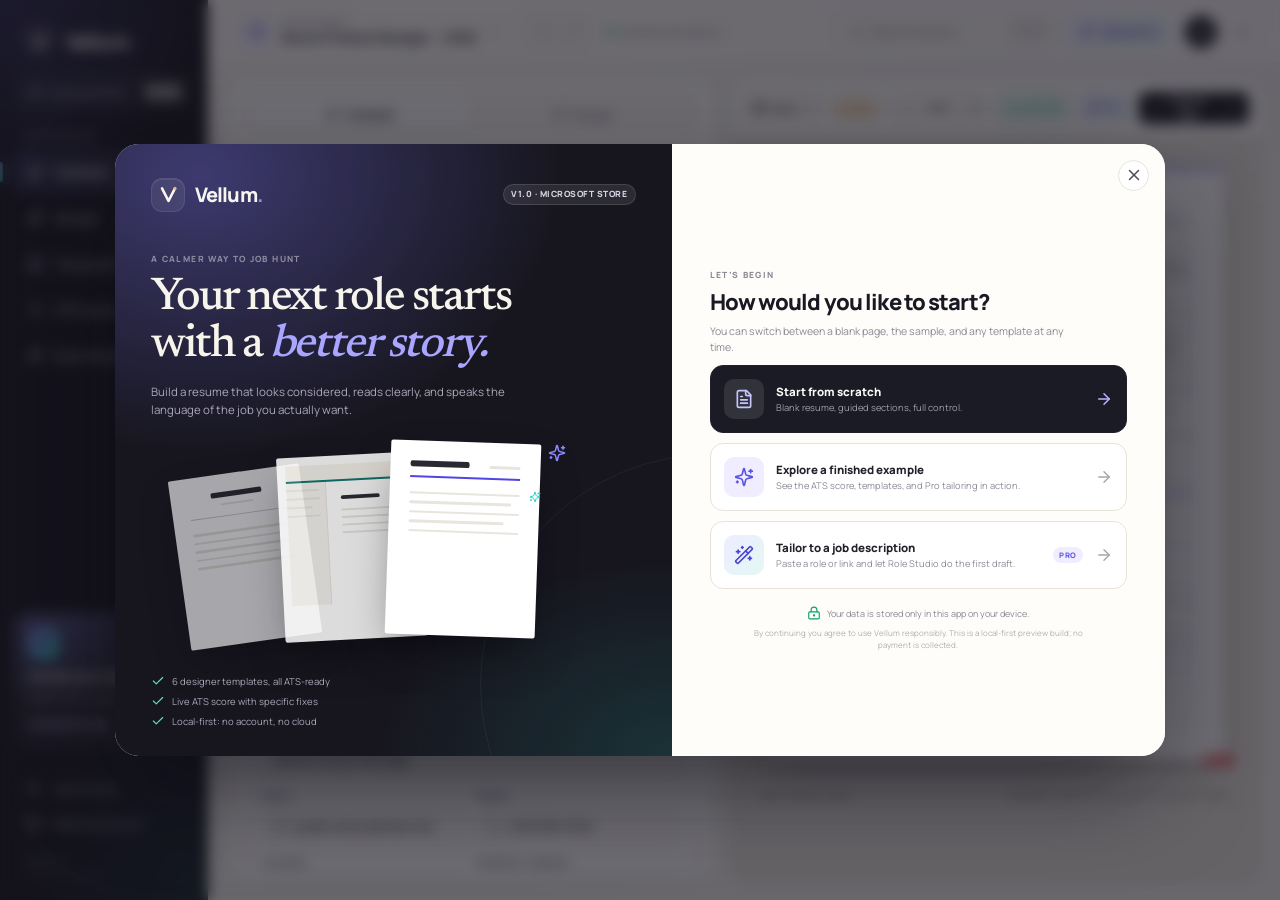
==== commit ba2d67f8: "Deploy Vellum production build" ====
--- a/index.html
+++ b/index.html
@@ -15,8 +15,8 @@
     <link rel="manifest" href="./manifest.webmanifest" />
     <link rel="apple-touch-icon" href="./icons/icon-192.png" />
     <title>Vellum — Resume Builder</title>
-    <script type="module" crossorigin src="./assets/index-C4gBnFe-.js"></script>
-    <link rel="stylesheet" crossorigin href="./assets/index-DSyWVmWa.css">
+    <script type="module" crossorigin src="./assets/index-CYA4j4Rg.js"></script>
+    <link rel="stylesheet" crossorigin href="./assets/index-CchzdyuC.css">
   </head>
   <body>
     <div id="root"></div>
--- a/assets/index-CchzdyuC.css
+++ b/assets/index-CchzdyuC.css
@@ -0,0 +1 @@
+@font-face{font-family:Manrope Variable;font-style:normal;font-display:swap;font-weight:200 800;src:url([data-uri]) format("woff2-variations");unicode-range:U+0460-052F,U+1C80-1C8A,U+20B4,U+2DE0-2DFF,U+A640-A69F,U+FE2E-FE2F}@font-face{font-family:Manrope Variable;font-style:normal;font-display:swap;font-weight:200 800;src:url(./manrope-cyrillic-wght-normal-Dvxsihut.woff2) format("woff2-variations");unicode-range:U+0301,U+0400-045F,U+0490-0491,U+04B0-04B1,U+2116}@font-face{font-family:Manrope Variable;font-style:normal;font-display:swap;font-weight:200 800;src:url(./manrope-greek-wght-normal-DL7QRZyv.woff2) format("woff2-variations");unicode-range:U+0370-0377,U+037A-037F,U+0384-038A,U+038C,U+038E-03A1,U+03A3-03FF}@font-face{font-family:Manrope Variable;font-style:normal;font-display:swap;font-weight:200 800;src:url(./manrope-vietnamese-wght-normal-usUDDRr7.woff2) format("woff2-variations");unicode-range:U+0102-0103,U+0110-0111,U+0128-0129,U+0168-0169,U+01A0-01A1,U+01AF-01B0,U+0300-0301,U+0303-0304,U+0308-0309,U+0323,U+0329,U+1EA0-1EF9,U+20AB}@font-face{font-family:Manrope Variable;font-style:normal;font-display:swap;font-weight:200 800;src:url(./manrope-latin-ext-wght-normal-Ch3YOpNY.woff2) format("woff2-variations");unicode-range:U+0100-02BA,U+02BD-02C5,U+02C7-02CC,U+02CE-02D7,U+02DD-02FF,U+0304,U+0308,U+0329,U+1D00-1DBF,U+1E00-1E9F,U+1EF2-1EFF,U+2020,U+20A0-20AB,U+20AD-20C0,U+2113,U+2C60-2C7F,U+A720-A7FF}@font-face{font-family:Manrope Variable;font-style:normal;font-display:swap;font-weight:200 800;src:url(./manrope-latin-wght-normal-DHIcAJRg.woff2) format("woff2-variations");unicode-range:U+0000-00FF,U+0131,U+0152-0153,U+02BB-02BC,U+02C6,U+02DA,U+02DC,U+0304,U+0308,U+0329,U+2000-206F,U+20AC,U+2122,U+2191,U+2193,U+2212,U+2215,U+FEFF,U+FFFD}@font-face{font-family:Newsreader Variable;font-style:normal;font-display:swap;font-weight:200 800;src:url(./newsreader-vietnamese-wght-normal-Czsa-EzN.woff2) format("woff2-variations");unicode-range:U+0102-0103,U+0110-0111,U+0128-0129,U+0168-0169,U+01A0-01A1,U+01AF-01B0,U+0300-0301,U+0303-0304,U+0308-0309,U+0323,U+0329,U+1EA0-1EF9,U+20AB}@font-face{font-family:Newsreader Variable;font-style:normal;font-display:swap;font-weight:200 800;src:url(./newsreader-latin-ext-wght-normal-C-3rgBeH.woff2) format("woff2-variations");unicode-range:U+0100-02BA,U+02BD-02C5,U+02C7-02CC,U+02CE-02D7,U+02DD-02FF,U+0304,U+0308,U+0329,U+1D00-1DBF,U+1E00-1E9F,U+1EF2-1EFF,U+2020,U+20A0-20AB,U+20AD-20C0,U+2113,U+2C60-2C7F,U+A720-A7FF}@font-face{font-family:Newsreader Variable;font-style:normal;font-display:swap;font-weight:200 800;src:url(./newsreader-latin-wght-normal-CCVVNp6i.woff2) format("woff2-variations");unicode-range:U+0000-00FF,U+0131,U+0152-0153,U+02BB-02BC,U+02C6,U+02DA,U+02DC,U+0304,U+0308,U+0329,U+2000-206F,U+20AC,U+2122,U+2191,U+2193,U+2212,U+2215,U+FEFF,U+FFFD}@font-face{font-family:Inter Variable;font-style:normal;font-display:swap;font-weight:100 900;src:url(./inter-cyrillic-ext-wght-normal-BOeWTOD4.woff2) format("woff2-variations");unicode-range:U+0460-052F,U+1C80-1C8A,U+20B4,U+2DE0-2DFF,U+A640-A69F,U+FE2E-FE2F}@font-face{font-family:Inter Variable;font-style:normal;font-display:swap;font-weight:100 900;src:url(./inter-cyrillic-wght-normal-DqGufNeO.woff2) format("woff2-variations");unicode-range:U+0301,U+0400-045F,U+0490-0491,U+04B0-04B1,U+2116}@font-face{font-family:Inter Variable;font-style:normal;font-display:swap;font-weight:100 900;src:url(./inter-greek-ext-wght-normal-DlzME5K_.woff2) format("woff2-variations");unicode-range:U+1F00-1FFF}@font-face{font-family:Inter Variable;font-style:normal;font-display:swap;font-weight:100 900;src:url(./inter-greek-wght-normal-CkhJZR-_.woff2) format("woff2-variations");unicode-range:U+0370-0377,U+037A-037F,U+0384-038A,U+038C,U+038E-03A1,U+03A3-03FF}@font-face{font-family:Inter Variable;font-style:normal;font-display:swap;font-weight:100 900;src:url(./inter-vietnamese-wght-normal-CBcvBZtf.woff2) format("woff2-variations");unicode-range:U+0102-0103,U+0110-0111,U+0128-0129,U+0168-0169,U+01A0-01A1,U+01AF-01B0,U+0300-0301,U+0303-0304,U+0308-0309,U+0323,U+0329,U+1EA0-1EF9,U+20AB}@font-face{font-family:Inter Variable;font-style:normal;font-display:swap;font-weight:100 900;src:url(./inter-latin-ext-wght-normal-DO1Apj_S.woff2) format("woff2-variations");unicode-range:U+0100-02BA,U+02BD-02C5,U+02C7-02CC,U+02CE-02D7,U+02DD-02FF,U+0304,U+0308,U+0329,U+1D00-1DBF,U+1E00-1E9F,U+1EF2-1EFF,U+2020,U+20A0-20AB,U+20AD-20C0,U+2113,U+2C60-2C7F,U+A720-A7FF}@font-face{font-family:Inter Variable;font-style:normal;font-display:swap;font-weight:100 900;src:url(./inter-latin-wght-normal-Dx4kXJAl.woff2) format("woff2-variations");unicode-range:U+0000-00FF,U+0131,U+0152-0153,U+02BB-02BC,U+02C6,U+02DA,U+02DC,U+0304,U+0308,U+0329,U+2000-206F,U+20AC,U+2122,U+2191,U+2193,U+2212,U+2215,U+FEFF,U+FFFD}@font-face{font-family:DM Sans Variable;font-style:normal;font-display:swap;font-weight:100 1000;src:url(./dm-sans-latin-ext-wght-normal-BOFOeGcA.woff2) format("woff2-variations");unicode-range:U+0100-02BA,U+02BD-02C5,U+02C7-02CC,U+02CE-02D7,U+02DD-02FF,U+0304,U+0308,U+0329,U+1D00-1DBF,U+1E00-1E9F,U+1EF2-1EFF,U+2020,U+20A0-20AB,U+20AD-20C0,U+2113,U+2C60-2C7F,U+A720-A7FF}@font-face{font-family:DM Sans Variable;font-style:normal;font-display:swap;font-weight:100 1000;src:url(./dm-sans-latin-wght-normal-Xz1IZZA0.woff2) format("woff2-variations");unicode-range:U+0000-00FF,U+0131,U+0152-0153,U+02BB-02BC,U+02C6,U+02DA,U+02DC,U+0304,U+0308,U+0329,U+2000-206F,U+20AC,U+2122,U+2191,U+2193,U+2212,U+2215,U+FEFF,U+FFFD}@font-face{font-family:Space Grotesk Variable;font-style:normal;font-display:swap;font-weight:300 700;src:url(./space-grotesk-vietnamese-wght-normal-D0rl6rjA.woff2) format("woff2-variations");unicode-range:U+0102-0103,U+0110-0111,U+0128-0129,U+0168-0169,U+01A0-01A1,U+01AF-01B0,U+0300-0301,U+0303-0304,U+0308-0309,U+0323,U+0329,U+1EA0-1EF9,U+20AB}@font-face{font-family:Space Grotesk Variable;font-style:normal;font-display:swap;font-weight:300 700;src:url(./space-grotesk-latin-ext-wght-normal-D9tNdqV9.woff2) format("woff2-variations");unicode-range:U+0100-02BA,U+02BD-02C5,U+02C7-02CC,U+02CE-02D7,U+02DD-02FF,U+0304,U+0308,U+0329,U+1D00-1DBF,U+1E00-1E9F,U+1EF2-1EFF,U+2020,U+20A0-20AB,U+20AD-20C0,U+2113,U+2C60-2C7F,U+A720-A7FF}@font-face{font-family:Space Grotesk Variable;font-style:normal;font-display:swap;font-weight:300 700;src:url(./space-grotesk-latin-wght-normal-BhU9QXUp.woff2) format("woff2-variations");unicode-range:U+0000-00FF,U+0131,U+0152-0153,U+02BB-02BC,U+02C6,U+02DA,U+02DC,U+0304,U+0308,U+0329,U+2000-206F,U+20AC,U+2122,U+2191,U+2193,U+2212,U+2215,U+FEFF,U+FFFD}@font-face{font-family:"Source Serif 4 Variable";font-style:normal;font-display:swap;font-weight:200 900;src:url(./source-serif-4-cyrillic-ext-wght-normal-DHTKMUil.woff2) format("woff2-variations");unicode-range:U+0460-052F,U+1C80-1C8A,U+20B4,U+2DE0-2DFF,U+A640-A69F,U+FE2E-FE2F}@font-face{font-family:"Source Serif 4 Variable";font-style:normal;font-display:swap;font-weight:200 900;src:url(./source-serif-4-cyrillic-wght-normal-B1g8a0vD.woff2) format("woff2-variations");unicode-range:U+0301,U+0400-045F,U+0490-0491,U+04B0-04B1,U+2116}@font-face{font-family:"Source Serif 4 Variable";font-style:normal;font-display:swap;font-weight:200 900;src:url(./source-serif-4-greek-wght-normal-BpXpdlRW.woff2) format("woff2-variations");unicode-range:U+0370-0377,U+037A-037F,U+0384-038A,U+038C,U+038E-03A1,U+03A3-03FF}@font-face{font-family:"Source Serif 4 Variable";font-style:normal;font-display:swap;font-weight:200 900;src:url(./source-serif-4-vietnamese-wght-normal-BsaNuasd.woff2) format("woff2-variations");unicode-range:U+0102-0103,U+0110-0111,U+0128-0129,U+0168-0169,U+01A0-01A1,U+01AF-01B0,U+0300-0301,U+0303-0304,U+0308-0309,U+0323,U+0329,U+1EA0-1EF9,U+20AB}@font-face{font-family:"Source Serif 4 Variable";font-style:normal;font-display:swap;font-weight:200 900;src:url(./source-serif-4-latin-ext-wght-normal-BVZ5su8S.woff2) format("woff2-variations");unicode-range:U+0100-02BA,U+02BD-02C5,U+02C7-02CC,U+02CE-02D7,U+02DD-02FF,U+0304,U+0308,U+0329,U+1D00-1DBF,U+1E00-1E9F,U+1EF2-1EFF,U+2020,U+20A0-20AB,U+20AD-20C4,U+2113,U+2C60-2C7F,U+A720-A7FF}@font-face{font-family:"Source Serif 4 Variable";font-style:normal;font-display:swap;font-weight:200 900;src:url(./source-serif-4-latin-wght-normal-DMe4EKeb.woff2) format("woff2-variations");unicode-range:U+0000-00FF,U+0131,U+0152-0153,U+02BB-02BC,U+02C6,U+02DA,U+02DC,U+0304,U+0308,U+0329,U+2000-206F,U+20AC,U+2122,U+2191,U+2193,U+2212,U+2215,U+FEFF,U+FFFD}:root{--bg: #f3f1eb;--bg-deep: #ece9e1;--surface: #fffdfa;--surface-raised: #ffffff;--surface-soft: #f8f6f1;--field-bg: #fbfaf7;--ink: #191923;--ink-2: #4d4c58;--muted: #8b8994;--muted-2: #a5a2ac;--line: #e7e3da;--line-strong: #d9d4c9;--brand: #5a55e8;--brand-deep: #423dc4;--brand-soft: #efedff;--teal: #0f9d8c;--teal-soft: #e6f7f4;--success: #0e9f6e;--success-soft: #e8f8f1;--warn: #c2760b;--warn-soft: #fff6e7;--danger: #d33a3a;--danger-soft: #fff0f0;--rail: #15151e;--rail-2: #1e1e2a;--rail-text: #f6f4ee;--rail-muted: #9695a6;--primary: #191923;--on-primary: #fbfaf6;--shadow-sm: 0 1px 2px rgba(25, 25, 35, .05), 0 2px 8px rgba(25, 25, 35, .04);--shadow-md: 0 12px 30px -10px rgba(25, 25, 35, .16), 0 4px 12px rgba(25, 25, 35, .05);--shadow-lg: 0 30px 80px -20px rgba(16, 16, 25, .36), 0 12px 30px rgba(16, 16, 25, .1);--radius: 16px;--font-sans: "Manrope Variable", "Segoe UI Variable", "Segoe UI", system-ui, -apple-system, sans-serif;--font-serif: "Newsreader Variable", "Iowan Old Style", Georgia, serif;color-scheme:light}:root[data-theme=dark]{--bg: #101016;--bg-deep: #0b0b10;--surface: #181820;--surface-raised: #1d1d27;--surface-soft: #20202b;--field-bg: #15151d;--ink: #f3f0e9;--ink-2: #bab7c3;--muted: #8b8998;--muted-2: #696777;--line: #2a2a36;--line-strong: #373745;--brand: #8d88ff;--brand-deep: #a8a4ff;--brand-soft: #26234a;--teal: #36cbb9;--teal-soft: #143b38;--success: #43cf97;--success-soft: #14352a;--warn: #f0ae45;--warn-soft: #3b2b11;--danger: #ff7373;--danger-soft: #3d1c1c;--rail: #0c0c11;--rail-2: #14141c;--primary: #f4f1e9;--on-primary: #15151e;--shadow-sm: 0 1px 2px rgba(0, 0, 0, .3);--shadow-md: 0 12px 30px -10px rgba(0, 0, 0, .55);--shadow-lg: 0 30px 80px -20px rgba(0, 0, 0, .7);color-scheme:dark}*{box-sizing:border-box}html,body,#root{height:100%}body{margin:0;overflow:hidden;background:var(--bg);color:var(--ink);font-family:var(--font-sans);font-size:14px;-webkit-font-smoothing:antialiased;text-rendering:optimizeLegibility}button,input,textarea,select{font:inherit;color:inherit}button{cursor:pointer}button:disabled{cursor:not-allowed}h1,h2,h3,h4,p{margin:0}a{color:inherit}::selection{background:#c9c5ff;color:#171725}:focus-visible{outline:2px solid var(--brand);outline-offset:2px}.visually-hidden{position:absolute!important;width:1px;height:1px;padding:0;margin:-1px;overflow:hidden;clip:rect(0,0,0,0);white-space:nowrap;border:0}*{scrollbar-width:thin;scrollbar-color:var(--line-strong) transparent}*::-webkit-scrollbar{width:9px;height:9px}*::-webkit-scrollbar-track{background:transparent}*::-webkit-scrollbar-thumb{background:var(--line-strong);border-radius:999px;border:2px solid transparent;background-clip:content-box}.app-shell{display:flex;height:100dvh;min-height:0;background:radial-gradient(1100px 700px at 80% -10%,rgba(90,85,232,.06),transparent 60%),var(--bg)}.app-main{flex:1;min-width:0;display:flex;flex-direction:column;height:100%}.app-rail{width:226px;flex:0 0 226px;background:radial-gradient(340px 280px at 20% 8%,rgba(130,121,255,.15),transparent 70%),var(--rail);color:var(--rail-text);display:flex;flex-direction:column;padding:22px 14px 16px;border-right:1px solid rgba(255,255,255,.04);z-index:30}.rail-brand{appearance:none;background:transparent;border:0;padding:2px 8px 24px;text-align:left;display:flex}.logo{display:inline-flex;align-items:center;gap:10px;color:var(--rail-text)}.logo-mark{width:34px;height:34px;display:grid;place-items:center;border-radius:11px;background:#ffffff12;color:#f8f6ef;border:1px solid rgba(255,255,255,.08);--logo-dot: #f2b37c;box-shadow:inset 0 1px #ffffff14}.logo-mark svg{width:23px;height:23px}.logo-word{font-size:20px;font-weight:800;letter-spacing:-.045em}.logo-dot{color:#8d88ff}.rail-section{display:flex;flex-direction:column;gap:8px}.rail-label{font-size:9.5px;font-weight:800;letter-spacing:.16em;text-transform:uppercase;color:#6f6e80;padding:0 12px}.rail-nav{display:flex;flex-direction:column;gap:4px}.rail-item{appearance:none;border:0;background:transparent;color:#a9a7b6;display:flex;align-items:center;gap:11px;min-height:42px;padding:0 12px;border-radius:11px;font-size:13px;font-weight:650;text-align:left;position:relative;transition:background .15s ease,color .15s ease,transform .15s ease}.rail-item svg{flex:0 0 auto;opacity:.85}.rail-item:hover{background:#ffffff0e;color:#f2f0ea}.rail-item.is-active{background:#ffffff17;color:#fffdf7;box-shadow:inset 0 1px #ffffff0f}.rail-item.is-active:before{content:"";position:absolute;left:-14px;top:11px;bottom:11px;width:3px;border-radius:0 4px 4px 0;background:linear-gradient(#a29dff,#2dd4bf)}.rail-score{margin-left:auto;font-size:9.5px;font-weight:800;min-width:24px;height:19px;display:grid;place-items:center;border-radius:999px;background:#ffffff14;color:#c4c2ce}.rail-score.good{color:#4fe0a8;background:#43cf971f}.rail-score.ok{color:#b3aeff}.rail-score.warn{color:#f6b75e;background:#f6b75e1a}.rail-pro-tag{margin-left:auto;font-size:8px;letter-spacing:.08em;font-weight:800;text-transform:uppercase;color:#b9b5ff;background:#8d88ff24;border:1px solid rgba(141,136,255,.2);padding:2px 6px;border-radius:999px}.rail-pro-tag.is-unlocked{color:#5ce3b1;background:#5ce3b11a;border-color:#5ce3b12e}.rail-spacer{flex:1}.rail-upgrade{appearance:none;border:1px solid rgba(255,255,255,.1);text-align:left;color:#f6f3ea;background:radial-gradient(120% 130% at 15% 0%,rgba(141,136,255,.38),transparent 55%),linear-gradient(155deg,#ffffff17,#ffffff08);border-radius:16px;padding:15px 14px;display:flex;flex-direction:column;gap:6px;margin:12px 0 14px;position:relative;overflow:hidden;transition:transform .16s ease,border-color .16s ease}.rail-upgrade:hover{transform:translateY(-1px);border-color:#8d88ff66}.rail-upgrade-spark{width:30px;height:30px;border-radius:9px;display:grid;place-items:center;background:linear-gradient(135deg,#8d88ff,#2dd4bf);color:#111120;margin-bottom:3px}.rail-upgrade strong{font-size:12.5px;font-weight:800;letter-spacing:-.01em}.rail-upgrade>span:not(.rail-upgrade-spark):not(.rail-upgrade-cta){font-size:10.5px;line-height:1.45;color:#a9a7b8}.rail-upgrade-cta{margin-top:5px;font-size:10.5px;font-weight:800;color:#c7c4ff}.rail-pro-active{display:flex;align-items:center;gap:9px;border:1px solid rgba(67,207,151,.18);background:#43cf9712;color:#e9f8f2;border-radius:13px;padding:10px 11px;margin:10px 0 14px;text-align:left}.rail-pro-active-icon{width:28px;height:28px;border-radius:8px;background:#43cf9726;color:#5ce3b1;display:grid;place-items:center}.rail-pro-active strong{display:block;font-size:11.5px}.rail-pro-active small{display:block;font-size:9.5px;color:#8dbba9;margin-top:1px}.rail-bottom{display:flex;flex-direction:column;gap:2px;border-top:1px solid rgba(255,255,255,.07);padding-top:10px}.rail-utility{appearance:none;border:0;background:transparent;color:#9795a5;display:flex;align-items:center;gap:10px;padding:8px 11px;border-radius:9px;font-size:11.5px;font-weight:600;text-align:left}.rail-utility:hover{color:#e9e6ee;background:#ffffff0a}.rail-footer{display:flex;flex-direction:column;padding:12px 11px 2px;gap:2px}.rail-version{font-size:9.5px;color:#5f5e70;font-weight:700}.rail-made{font-size:9px;color:#4b4a5a}.topbar{min-height:70px;flex:0 0 70px;display:flex;align-items:center;justify-content:space-between;gap:16px;padding:0 22px 0 24px;border-bottom:1px solid var(--line);background:color-mix(in srgb,var(--surface) 76%,transparent);backdrop-filter:blur(16px);z-index:20}.topbar-left{display:flex;align-items:center;gap:14px;min-width:0}.mobile-logo{display:none}.resume-switcher{appearance:none;border:1px solid transparent;background:transparent;display:flex;align-items:center;gap:10px;padding:6px 9px;border-radius:11px;text-align:left;min-width:0;color:var(--ink);transition:background .15s ease,border-color .15s ease}.resume-switcher:hover{background:var(--surface-soft);border-color:var(--line)}.resume-switcher-icon{width:30px;height:30px;border-radius:8px;display:grid;place-items:center;background:var(--brand-soft);color:var(--brand);flex:0 0 auto}.resume-switcher-copy{display:flex;flex-direction:column;min-width:0}.resume-switcher-label{font-size:8.5px;font-weight:800;letter-spacing:.13em;text-transform:uppercase;color:var(--muted)}.resume-switcher-copy strong{font-size:12.5px;font-weight:750;letter-spacing:-.01em;white-space:nowrap;overflow:hidden;text-overflow:ellipsis;max-width:280px}.resume-switcher>svg{color:var(--muted);flex:0 0 auto}.save-state{display:flex;align-items:center;gap:6px;font-size:10.5px;color:var(--muted);font-weight:600;white-space:nowrap;padding-left:4px}.save-dot{width:6px;height:6px;border-radius:999px;background:var(--success)}.save-saving .save-dot{background:var(--warn);animation:pulse 1s ease-in-out infinite}.save-error{color:var(--danger)}.save-error .save-dot{background:var(--danger)}@keyframes pulse{0%,to{opacity:1}50%{opacity:.35}}.topbar-actions{display:flex;align-items:center;gap:8px;flex:0 0 auto}.install-btn{color:var(--ink-2)}.topbar-upgrade{appearance:none;border:1px solid #d9d5ff;background:linear-gradient(120deg,#f0eeff,#e8faf6);color:#423dc4;font-size:11.5px;font-weight:800;padding:8px 13px;border-radius:999px;display:inline-flex;align-items:center;gap:6px;transition:transform .15s ease,box-shadow .15s ease}.topbar-upgrade:hover{transform:translateY(-1px);box-shadow:0 5px 14px -5px #5a55e866}:root[data-theme=dark] .topbar-upgrade{border-color:#3b3767;background:#242149;color:#c9c5ff}.topbar-pro-badge{gap:4px}.avatar-btn{width:34px;height:34px;border-radius:999px;border:1px solid var(--line);background:var(--ink);color:var(--on-primary);font-size:11px;font-weight:800;letter-spacing:.02em;display:grid;place-items:center;margin-left:3px}.menu-wrap{position:relative}.icon-btn{width:32px;height:32px;border:1px solid transparent;background:transparent;color:var(--ink-2);border-radius:9px;display:inline-grid;place-items:center;transition:background .14s ease,color .14s ease,border-color .14s ease;flex:0 0 auto}.icon-btn:hover{background:var(--surface-soft);border-color:var(--line);color:var(--ink)}.icon-btn.is-active{background:var(--brand-soft);color:var(--brand)}.icon-btn:disabled{opacity:.3}.icon-btn.danger-hover:hover{background:var(--danger-soft);border-color:transparent;color:var(--danger)}.dropdown-menu{position:absolute;right:0;top:calc(100% + 9px);width:246px;background:var(--surface-raised);border:1px solid var(--line);border-radius:14px;box-shadow:var(--shadow-md);padding:6px;z-index:80;animation:menu-in .14s ease both}@keyframes menu-in{0%{opacity:0;transform:translateY(-4px) scale(.98)}to{opacity:1;transform:none}}.dropdown-head{padding:8px 10px 10px;display:flex;flex-direction:column;gap:2px;border-bottom:1px solid var(--line);margin-bottom:5px}.dropdown-head strong{font-size:11.5px;font-weight:700;overflow:hidden;text-overflow:ellipsis;white-space:nowrap}.dropdown-menu button{width:100%;appearance:none;border:0;background:transparent;display:flex;align-items:center;gap:9px;padding:8px 9px;border-radius:8px;font-size:11.5px;font-weight:600;color:var(--ink-2);text-align:left}.dropdown-menu button:hover{background:var(--surface-soft);color:var(--ink)}.dropdown-menu button.danger{color:var(--danger)}.dropdown-menu button.danger:hover{background:var(--danger-soft)}.dropdown-sep{height:1px;background:var(--line);margin:5px 4px}.mobile-view-switch{display:none}.workspace{flex:1;min-height:0;display:grid;grid-template-columns:minmax(410px,470px) minmax(0,1fr);gap:16px;padding:16px 20px 20px}.editor-panel,.preview-panel{min-height:0;border-radius:18px;border:1px solid var(--line);background:var(--surface);box-shadow:var(--shadow-sm);overflow:hidden}.editor-panel{display:flex;flex-direction:column}.editor-top{flex:0 0 auto;padding:15px 18px 0;border-bottom:1px solid var(--line);background:var(--surface);z-index:2}.editor-top-row{display:flex;justify-content:space-between;align-items:flex-end;gap:16px;padding-bottom:12px}.eyebrow{font-size:8.5px;font-weight:800;letter-spacing:.16em;text-transform:uppercase;color:var(--muted);display:inline-flex;align-items:center;gap:5px}.eyebrow.light{color:#8d8ba0}.editor-resume-name{display:block;font-size:13px;font-weight:750;letter-spacing:-.015em;margin-top:3px;max-width:220px;overflow:hidden;text-overflow:ellipsis;white-space:nowrap}.completion{width:128px;flex:0 0 auto}.completion-label{display:flex;justify-content:space-between;font-size:9px;font-weight:700;color:var(--muted);margin-bottom:5px}.completion-label strong{color:var(--ink);font-size:9.5px}.completion-track{height:5px;border-radius:999px;background:var(--line);overflow:hidden}.completion-track>div{height:100%;border-radius:inherit;background:linear-gradient(90deg,var(--brand),var(--teal));transition:width .4s cubic-bezier(.22,1,.36,1)}.editor-tabs{display:flex;gap:2px;overflow-x:auto;scrollbar-width:none;margin:0 -4px;padding:0 4px}.editor-tabs::-webkit-scrollbar{display:none}.editor-tab{appearance:none;border:0;background:transparent;color:var(--muted);display:flex;align-items:center;gap:6px;padding:9px 10px 11px;font-size:10.5px;font-weight:700;white-space:nowrap;border-bottom:2px solid transparent;margin-bottom:-1px;transition:color .15s ease}.editor-tab svg{opacity:.72}.editor-tab:hover{color:var(--ink-2)}.editor-tab.is-active{color:var(--brand);border-color:var(--brand)}.editor-tab.is-active svg{opacity:1}.editor-scroll{flex:1;overflow-y:auto;overflow-x:hidden;background:var(--surface)}.editor-body{padding:20px 20px 54px;animation:fade-up .22s ease both}@keyframes fade-up{0%{opacity:0;transform:translateY(4px)}to{opacity:1;transform:none}}.editor-intro{display:flex;align-items:flex-start;justify-content:space-between;gap:14px;margin-bottom:16px}.editor-intro h2{font-size:16px;font-weight:800;letter-spacing:-.03em;line-height:1.25}.editor-intro p{font-size:11px;color:var(--muted);line-height:1.5;margin-top:4px;max-width:310px}.editor-intro>.btn{flex:0 0 auto;margin-top:2px}.form-card{background:var(--surface-soft);border:1px solid var(--line);border-radius:13px;padding:15px;margin-bottom:12px;transition:border-color .16s ease,box-shadow .16s ease}.form-card.is-focused{border-color:color-mix(in srgb,var(--brand) 40%,var(--line));box-shadow:0 0 0 3px color-mix(in srgb,var(--brand) 7%,transparent)}.form-card-head{display:flex;justify-content:space-between;align-items:center;gap:10px;margin-bottom:11px}.form-card-title{font-size:11.5px;font-weight:800;letter-spacing:-.01em}.form-card-note{font-size:9.5px;color:var(--muted);font-weight:550;margin-left:6px}.form-card-foot{display:flex;align-items:center;justify-content:space-between;gap:12px;margin-top:10px}.word-counter{font-size:9.5px;font-weight:700;color:var(--muted);background:var(--surface);border:1px solid var(--line);padding:2px 7px;border-radius:999px}.word-counter.is-over{color:var(--danger);border-color:color-mix(in srgb,var(--danger) 25%,var(--line))}.field-grid{display:grid;grid-template-columns:1fr 1fr;gap:11px}.field{display:flex;flex-direction:column;gap:5px;min-width:0}.field.span-2{grid-column:span 2}.field-label{font-size:9.5px;font-weight:750;letter-spacing:.02em;color:var(--ink-2)}.field-hint{font-size:9.5px;color:var(--muted);line-height:1.45}.field-error{font-size:9.5px;color:var(--danger);font-weight:650}.text-input{width:100%;height:38px;border:1px solid var(--line-strong);background:var(--field-bg);color:var(--ink);border-radius:9px;padding:0 11px;font-size:12px;font-weight:550;transition:border-color .15s ease,box-shadow .15s ease,background .15s ease}.text-input::placeholder{color:var(--muted-2);font-weight:450}.text-input:hover{border-color:color-mix(in srgb,var(--line-strong) 60%,var(--muted))}.text-input:focus{outline:none;border-color:var(--brand);background:var(--surface-raised);box-shadow:0 0 0 3px color-mix(in srgb,var(--brand) 11%,transparent)}.text-input:disabled{opacity:.6;cursor:not-allowed}.text-area{height:auto;min-height:74px;padding:10px 11px;line-height:1.55;resize:vertical;field-sizing:content;max-height:420px}.input-with-icon{position:relative;display:flex;align-items:center}.input-with-icon>svg{position:absolute;left:10px;color:var(--muted);pointer-events:none;z-index:1}.input-with-icon .text-input{padding-left:31px}.inline-fields{display:flex;align-items:center;gap:6px}.inline-fields span{color:var(--muted);font-size:10px}.inline-fields .text-input{min-width:0}.toggle-row{display:flex;align-items:center;justify-content:space-between;gap:16px;padding:9px 0 2px}.toggle-row.is-disabled{opacity:.55}.toggle-label{display:block;font-size:10.5px;font-weight:700;color:var(--ink-2);cursor:pointer}.toggle-desc{font-size:9.5px;color:var(--muted);line-height:1.45;margin-top:2px;max-width:330px}.toggle{flex:0 0 auto;width:35px;height:21px;border-radius:999px;border:0;background:var(--line-strong);padding:2px;transition:background .16s ease}.toggle.is-on{background:var(--brand)}.toggle-knob{width:17px;height:17px;border-radius:999px;display:grid;place-items:center;background:#fff;color:var(--brand);box-shadow:0 1px 3px #00000038;transition:transform .18s cubic-bezier(.22,1,.36,1)}.toggle.is-on .toggle-knob{transform:translate(14px)}.btn{appearance:none;border:1px solid transparent;display:inline-flex;align-items:center;justify-content:center;gap:7px;border-radius:9px;font-weight:750;letter-spacing:-.005em;white-space:nowrap;transition:background .15s ease,color .15s ease,border-color .15s ease,transform .12s ease,box-shadow .15s ease}.btn:active:not(:disabled){transform:translateY(1px)}.btn:disabled{opacity:.45}.btn-sm{height:32px;padding:0 11px;font-size:10.5px}.btn-md{height:37px;padding:0 14px;font-size:11.5px}.btn-lg{height:45px;padding:0 19px;font-size:12.5px;border-radius:11px}.btn-primary{background:var(--primary);color:var(--on-primary);border-color:var(--primary);box-shadow:0 1px 2px #0000001f}.btn-primary:hover{background:#2a2a38}:root[data-theme=dark] .btn-primary:hover{background:#fff}.btn-secondary{background:var(--surface-raised);color:var(--ink-2);border-color:var(--line-strong)}.btn-secondary:hover{border-color:var(--muted);color:var(--ink);background:var(--surface)}.btn-ghost{background:transparent;color:var(--ink-2)}.btn-ghost:hover{background:var(--surface-soft);color:var(--ink)}.btn-accent{background:var(--brand);color:#fff;border-color:var(--brand)}.btn-accent:hover{background:var(--brand-deep)}.btn-danger{background:var(--danger);color:#fff;border-color:var(--danger)}.btn-pro{background:linear-gradient(115deg,#5751e9,#6b5ff1 48%,#10a394);color:#fff;border-color:transparent;box-shadow:0 8px 20px -9px #5a55e8b3}.btn-pro:hover{filter:brightness(1.06);box-shadow:0 10px 24px -8px #5a55e8cc}.badge{display:inline-flex;align-items:center;gap:4px;font-size:8.5px;line-height:1;font-weight:800;letter-spacing:.06em;text-transform:uppercase;padding:5px 7px;border-radius:999px;white-space:nowrap;border:1px solid transparent}.badge-neutral{background:var(--surface-raised);border-color:var(--line);color:var(--muted)}.badge-accent{background:var(--brand-soft);color:var(--brand)}.badge-success{background:var(--success-soft);color:var(--success)}.badge-warn{background:var(--warn-soft);color:var(--warn)}.badge-danger{background:var(--danger-soft);color:var(--danger)}.badge-dark{background:#ffffff17;border-color:#ffffff1f;color:#d9d6e3}.muted{color:var(--muted)}.small{font-size:10px}.sparkle-link{appearance:none;border:0;background:transparent;color:var(--brand);display:inline-flex;align-items:center;gap:5px;font-size:10px;font-weight:800;padding:3px 0;white-space:nowrap}.sparkle-link:hover{color:var(--brand-deep);text-decoration:underline;text-underline-offset:2px}.text-link{appearance:none;border:0;background:transparent;padding:0;color:var(--brand);font-weight:750;font-size:10.5px;display:inline-flex;align-items:center;gap:4px}.text-link:hover{text-decoration:underline}.entries{display:flex;flex-direction:column;gap:9px}.entry-card{border:1px solid var(--line);border-radius:13px;background:var(--surface-soft);overflow:hidden;transition:border-color .15s ease,box-shadow .15s ease}.entry-card.is-open{border-color:color-mix(in srgb,var(--line-strong) 60%,var(--line));box-shadow:var(--shadow-sm)}.entry-card-head{display:flex;align-items:center;gap:4px;padding:5px 7px 5px 5px}.entry-toggle{appearance:none;border:0;background:transparent;flex:1;min-width:0;display:flex;align-items:center;gap:10px;padding:8px 7px;text-align:left;border-radius:8px}.entry-toggle.static{cursor:default}.entry-toggle:hover:not(.static){background:#ffffff80}:root[data-theme=dark] .entry-toggle:hover:not(.static){background:#ffffff08}.entry-index{flex:0 0 auto;width:25px;height:25px;border-radius:7px;display:grid;place-items:center;font-size:9px;font-weight:800;color:var(--muted);background:var(--surface-raised);border:1px solid var(--line)}.entry-index.project-index{color:var(--brand);background:var(--brand-soft);border-color:transparent}.entry-summary{display:flex;flex-direction:column;min-width:0;flex:1;gap:1px}.entry-summary strong{font-size:11.5px;font-weight:750;white-space:nowrap;overflow:hidden;text-overflow:ellipsis}.entry-summary span{font-size:9.5px;color:var(--muted);white-space:nowrap;overflow:hidden;text-overflow:ellipsis;max-width:260px}.entry-toggle>svg{color:var(--muted);flex:0 0 auto}.entry-actions{display:flex;align-items:center;flex:0 0 auto}.entry-actions .icon-btn{width:26px;height:26px}.entry-card-body{padding:13px 14px 15px;border-top:1px solid var(--line);margin-top:3px;animation:fade-up .18s ease both}.bullets-editor{margin-top:13px;border-top:1px solid var(--line);padding-top:13px}.bullets-head{display:flex;align-items:flex-start;justify-content:space-between;gap:10px;margin-bottom:9px}.bullets-head>div{display:flex;flex-direction:column}.bullet-row{display:flex;align-items:flex-start;gap:5px;margin-bottom:6px}.bullet-grip{color:var(--muted-2);margin-top:11px;flex:0 0 auto}.bullet-row .text-area{min-height:56px;font-size:11.5px}.bullet-remove{margin-top:7px;width:27px;height:27px}.bullet-remove:hover{background:var(--danger-soft);color:var(--danger);border-color:transparent}.add-row{appearance:none;border:0;background:transparent;color:var(--brand);font-size:10px;font-weight:800;display:inline-flex;align-items:center;gap:5px;padding:5px 0}.add-row:hover{text-decoration:underline}.dashed-add{width:100%;margin-top:10px;appearance:none;border:1px dashed var(--line-strong);background:transparent;color:var(--muted);border-radius:11px;min-height:40px;display:flex;align-items:center;justify-content:center;gap:6px;font-size:10.5px;font-weight:700;transition:color .15s ease,border-color .15s ease,background .15s ease}.dashed-add:hover{color:var(--brand);border-color:color-mix(in srgb,var(--brand) 45%,var(--line-strong));background:color-mix(in srgb,var(--brand) 3%,transparent)}.empty-inline{display:flex;gap:12px;align-items:flex-start;padding:18px;border:1px dashed var(--line-strong);border-radius:13px;color:var(--muted);margin-bottom:4px}.empty-inline>svg{color:var(--brand);opacity:.7;flex:0 0 auto}.empty-inline strong{display:block;font-size:11.5px;color:var(--ink-2);margin-bottom:2px}.empty-inline p{font-size:10px;line-height:1.45}.skill-input-wrap{border:1px solid var(--line-strong);background:var(--field-bg);border-radius:10px;padding:7px;min-height:62px;cursor:text;transition:border-color .15s ease,box-shadow .15s ease}.skill-input-wrap:focus-within{border-color:var(--brand);box-shadow:0 0 0 3px color-mix(in srgb,var(--brand) 10%,transparent);background:var(--surface-raised)}.skill-list{display:flex;flex-wrap:wrap;gap:5px;align-items:center}.skill-chip{display:inline-flex;align-items:center;gap:4px;background:var(--brand-soft);color:var(--brand-deep);border-radius:7px;padding:4px 7px;font-size:10px;font-weight:700;line-height:1.2}.skill-chip button{appearance:none;border:0;background:transparent;color:currentColor;padding:0;display:grid;place-items:center;opacity:.6}.skill-chip button:hover{opacity:1}.skill-entry{flex:1;min-width:130px;border:0;background:transparent;outline:none;font-size:11.5px;padding:4px;color:var(--ink)}.skill-entry::placeholder{color:var(--muted-2)}.suggestion-chips{display:flex;flex-wrap:wrap;gap:6px}.suggestion-chip{appearance:none;border:1px dashed var(--line-strong);background:var(--surface-raised);color:var(--ink-2);border-radius:999px;padding:5px 9px;font-size:9.5px;font-weight:650;display:inline-flex;align-items:center;gap:4px;transition:all .14s ease}.suggestion-chip svg{color:var(--brand)}.suggestion-chip:hover{border-color:var(--brand);color:var(--brand);background:var(--brand-soft)}.upgrade-strip{width:100%;margin-top:13px;border:1px solid #dedaff;background:linear-gradient(120deg,#f4f2ff,#eefbf8);border-radius:11px;padding:10px;display:flex;align-items:center;gap:10px;text-align:left}:root[data-theme=dark] .upgrade-strip{border-color:#373260;background:linear-gradient(120deg,#201d3d,#142e2b)}.upgrade-strip-icon{width:30px;height:30px;border-radius:8px;display:grid;place-items:center;color:#fff;background:linear-gradient(135deg,#5a55e8,#0f9d8c);flex:0 0 auto}.upgrade-strip>span:nth-child(2){flex:1;min-width:0}.upgrade-strip strong{display:block;font-size:10.5px;color:var(--ink)}.upgrade-strip small{display:block;font-size:9px;color:var(--muted);line-height:1.4;margin-top:1px}.upgrade-strip-cta{color:var(--brand);font-size:9.5px;font-weight:800;white-space:nowrap}.cert-row{display:flex;align-items:flex-start;gap:7px;border:1px solid var(--line);background:var(--surface-soft);border-radius:12px;padding:11px}.cert-fields{flex:1;display:flex;flex-direction:column;gap:7px}.cert-meta-fields{display:flex;gap:7px}.cert-meta-fields .year-input{width:88px;flex:0 0 88px}.pro-pill{display:inline-flex;align-items:center;gap:3px;padding:2px 6px;border-radius:999px;background:linear-gradient(120deg,#5a55e8,#0f9d8c);color:#fff;font-size:8px;font-weight:800;text-transform:uppercase;letter-spacing:.06em;border:0}.preview-panel{display:flex;flex-direction:column;background:#eae7e0}:root[data-theme=dark] .preview-panel{background:#0f0f14}.preview-toolbar{min-height:58px;flex:0 0 58px;padding:0 12px 0 17px;display:flex;align-items:center;justify-content:space-between;gap:14px;border-bottom:1px solid var(--line);background:var(--surface);z-index:3}.preview-toolbar-left,.preview-toolbar-right{display:flex;align-items:center;gap:8px;min-width:0}.preview-label{display:inline-flex;align-items:center;gap:6px;font-size:9px;font-weight:800;letter-spacing:.11em;text-transform:uppercase;color:var(--muted);white-space:nowrap}.live-dot{width:6px;height:6px;border-radius:999px;background:var(--success);box-shadow:0 0 0 3px color-mix(in srgb,var(--success) 14%,transparent)}.template-trigger{appearance:none;border:1px solid var(--line);background:var(--surface-soft);border-radius:8px;height:29px;padding:0 8px;display:inline-flex;align-items:center;gap:5px;font-size:10px;font-weight:750;color:var(--ink-2)}.template-trigger:hover{border-color:var(--line-strong);color:var(--ink)}.page-indicator{font-size:9px;font-weight:700;color:var(--muted);border:1px solid var(--line);border-radius:999px;padding:4px 8px;white-space:nowrap}.page-indicator.is-multi{color:var(--warn);border-color:color-mix(in srgb,var(--warn) 30%,var(--line));background:var(--warn-soft)}.zoom-controls{display:flex;align-items:center;border:1px solid var(--line);border-radius:8px;background:var(--surface-soft);overflow:hidden}.zoom-controls .icon-btn{width:26px;height:27px;border-radius:0}.zoom-value{appearance:none;border:0;background:transparent;border-left:1px solid var(--line);border-right:1px solid var(--line);height:27px;min-width:44px;font-size:9.5px;font-weight:700;color:var(--ink-2)}.zoom-value:hover{background:var(--surface-raised)}.ats-chip{appearance:none;border:1px solid var(--line);background:var(--surface-soft);border-radius:8px;height:30px;display:inline-flex;align-items:center;gap:5px;padding:0 9px;font-size:9.5px;font-weight:700;color:var(--muted);transition:border-color .15s ease,background .15s ease}.ats-chip:hover{background:var(--surface-raised);border-color:var(--line-strong)}.ats-chip strong{font-size:11px;font-weight:850}.ats-chip.tone-good{color:var(--success);border-color:color-mix(in srgb,var(--success) 22%,var(--line));background:var(--success-soft)}.ats-chip.tone-ok{color:var(--brand);border-color:color-mix(in srgb,var(--brand) 20%,var(--line));background:var(--brand-soft)}.ats-chip.tone-warn{color:var(--warn);border-color:color-mix(in srgb,var(--warn) 25%,var(--line));background:var(--warn-soft)}.ats-chip.tone-bad{color:var(--danger);border-color:color-mix(in srgb,var(--danger) 25%,var(--line));background:var(--danger-soft)}.pro-preview-btn{appearance:none;border:1px solid #d9d5ff;background:linear-gradient(120deg,#efedff,#e9faf6);color:#423dc4;height:29px;border-radius:8px;padding:0 9px;display:inline-flex;align-items:center;gap:4px;font-size:9.5px;font-weight:800}:root[data-theme=dark] .pro-preview-btn{border-color:#3b3767;background:#242149;color:#c9c5ff}.export-btn{appearance:none;border:1px solid var(--primary);background:var(--primary);color:var(--on-primary);height:31px;border-radius:8px;padding:0 12px;display:inline-flex;align-items:center;gap:6px;font-size:10px;font-weight:750}.export-btn:hover{filter:brightness(1.12)}.preview-scroll{flex:1;overflow:auto;background-color:#e9e6df;background-image:radial-gradient(rgba(73,70,62,.14) .8px,transparent .8px);background-size:18px 18px;scroll-behavior:smooth}:root[data-theme=dark] .preview-scroll{background-color:#111116;background-image:radial-gradient(rgba(255,255,255,.07) .8px,transparent .8px)}.paper-stage{min-height:100%;padding:30px 30px 24px;display:flex;flex-direction:column;align-items:center;justify-content:flex-start}.paper-zoom-wrap{zoom:var(--preview-zoom, .75);box-shadow:0 24px 55px -16px #231f1859,0 6px 18px #231f181f;border-radius:2px;background:#fff;flex:0 0 auto}.preview-hint{margin-top:28px;display:flex;gap:16px;align-items:center;justify-content:space-between;font-size:9px;font-weight:650;color:#8a857a;max-width:780px;width:100%}:root[data-theme=dark] .preview-hint{color:#646270}.paper{width:816px;min-height:1056px;position:relative;background:#fff;color:#26252d;font-family:var(--font-sans);font-size:10.6px;line-height:1.52;padding:52px 58px 54px;overflow:hidden;box-sizing:border-box;text-rendering:optimizeLegibility}.paper h1,.paper h2,.paper h3,.paper p,.paper ul{margin:0}.paper a{color:inherit;text-decoration:none}.r-section{margin-top:18px}.r-section-heading{display:flex;align-items:center;gap:10px;margin-bottom:8px}.r-section-heading h2{font-size:9px;line-height:1.2;letter-spacing:.19em;text-transform:uppercase;font-weight:800;color:var(--accent);white-space:nowrap}.r-section-line{width:18px;height:1px;background:color-mix(in srgb,var(--accent) 45%,transparent);flex:0 0 auto}.r-section-line-end{flex:1;background:color-mix(in srgb,var(--accent) 18%,#e8e5df)}.r-summary{font-size:10.4px;line-height:1.6;color:#41404a}.r-entry{margin-top:11px;break-inside:avoid}.r-entry:first-child{margin-top:0}.r-entry-head{display:flex;align-items:baseline;justify-content:space-between;gap:16px}.r-entry-title{min-width:0;display:flex;flex-wrap:wrap;align-items:baseline;gap:0 6px}.r-entry-title strong{font-size:11.3px;font-weight:800;letter-spacing:-.012em;color:#22212a}.r-company{font-size:10px;font-weight:650;color:var(--accent)}.r-company:before{content:"·";color:#aaa7a1;margin-right:6px}.r-dates{flex:0 0 auto;font-size:9px;font-weight:650;color:#8d8a93;white-space:nowrap;letter-spacing:.01em}.r-entry-location{font-size:9px;color:#8d8a93;margin-top:1px}.r-bullets{list-style:none;margin:5px 0 0;padding:0 0 0 11px}.r-bullets li{position:relative;font-size:10.2px;line-height:1.55;color:#3f3e47;margin:2.5px 0;padding-left:2px}.r-bullets li:before{content:"";position:absolute;left:-9px;top:6.2px;width:3.2px;height:3.2px;border-radius:1px;background:var(--accent);opacity:.7}.r-edu-detail{display:flex;flex-wrap:wrap;gap:4px 12px;font-size:9.2px;color:#77747d;margin-top:2px}.r-skills{display:flex;flex-wrap:wrap;gap:4px}.r-skill{display:inline-block;font-size:9.1px;line-height:1.2;font-weight:650;color:#3e3d47;background:var(--accent-soft);border-radius:3px;padding:3px 6px}.r-project{margin-top:9px}.r-project:first-child{margin-top:0}.r-project-head{display:flex;align-items:baseline;justify-content:space-between;gap:12px}.r-project-head strong{font-size:10.7px;font-weight:800;letter-spacing:-.01em}.r-project-link{font-size:8.8px;color:var(--accent);font-weight:650}.r-project p{font-size:9.9px;line-height:1.5;color:#4e4c56;margin-top:2px}.r-cert-list{list-style:none;padding:0;margin:0}.r-cert-list li{display:flex;justify-content:space-between;gap:16px;font-size:9.8px;color:#3f3e47;padding:2px 0}.r-cert-list li>span:first-child{font-weight:650}.r-cert-meta{color:#8d8a93;font-size:8.9px;flex:0 0 auto}.r-contact{display:flex;flex-wrap:wrap;align-items:center;gap:0;font-size:8.9px;line-height:1.5;color:#66636c}.r-contact-item{display:inline-flex;align-items:center;white-space:nowrap}.r-contact-item:not(:last-child):after{content:"·";margin:0 6px;color:#b3b0aa}.r-contact-stack{display:flex;flex-direction:column;gap:4px;font-size:9px;line-height:1.4;color:#63606a;word-break:break-word}.r-placeholder{color:#b9b6b0!important;font-style:italic;font-weight:450!important}.paper-apex{padding-top:58px}.paper-apex:before{content:"";position:absolute;top:0;left:0;right:0;height:7px;background:linear-gradient(90deg,var(--accent),color-mix(in srgb,var(--accent) 40%,var(--accent-soft)))}.apex-header{display:flex;justify-content:space-between;align-items:flex-end;gap:32px}.apex-name{font-size:42px;line-height:.98;font-weight:800;letter-spacing:-.055em;color:#1c1b22}.apex-headline{font-size:11px;line-height:1.3;font-weight:750;letter-spacing:.12em;text-transform:uppercase;color:var(--accent);margin-top:9px}.apex-contact{justify-content:flex-end;max-width:300px;text-align:right;padding-bottom:3px}.apex-rule{height:1px;background:linear-gradient(90deg,var(--accent) 0 110px,#e8e5df 110px);margin-top:19px}.paper-apex .r-section:first-of-type{margin-top:16px}.paper-apex .r-section-heading h2{font-family:var(--font-sans)}.paper-atlas{padding:0;background:#fff}.atlas-header{padding:48px 50px 24px;background:radial-gradient(460px 180px at 88% -20%,var(--accent-soft),transparent 70%),#fcfbf8;border-bottom:3px solid var(--accent)}.atlas-name{font-family:var(--font-serif);font-size:44px;line-height:1;font-weight:500;letter-spacing:-.035em;color:#23222a}.atlas-headline{font-size:10.5px;font-weight:750;letter-spacing:.16em;text-transform:uppercase;color:var(--accent);margin-top:9px}.atlas-grid{display:grid;grid-template-columns:236px minmax(0,1fr);min-height:890px}.atlas-side{background:#f8f6f1;border-right:1px solid #ece8df;padding:27px 24px 34px}.atlas-main{padding:29px 38px 42px}.paper-atlas .r-section{margin-top:20px}.paper-atlas .r-section:first-child{margin-top:0}.paper-atlas .r-section-heading{gap:6px;margin-bottom:7px}.paper-atlas .r-section-heading h2{font-size:8.6px;letter-spacing:.17em;color:#5d5a66}.paper-atlas .r-section-line{display:none}.paper-atlas .r-section-line-end{display:block;flex:1;background:#e4e0d7}.paper-atlas .r-summary{font-size:10.3px}.paper-atlas .r-entry-title{display:block}.paper-atlas .r-entry-title strong{display:block;font-size:11.2px}.paper-atlas .r-company{display:block;margin-top:1px}.paper-atlas .r-company:before{display:none}.paper-atlas .atlas-side .r-entry-head{display:block}.paper-atlas .atlas-side .r-dates{display:block;margin-top:2px}.paper-atlas .atlas-side .r-skills{gap:3px}.paper-atlas .atlas-side .r-skill{background:#eeece6;font-size:8.7px;padding:2.5px 5px}.paper-atlas .atlas-side .r-edu-detail{display:block}.paper-atlas .r-project{margin-top:10px}.paper-ledger{padding:54px 68px 56px;font-family:var(--font-sans)}.ledger-header{text-align:center}.ledger-name{font-family:var(--font-serif);font-size:43px;line-height:1;font-weight:500;letter-spacing:-.035em;color:#1e1d24}.ledger-headline{font-size:9.5px;font-weight:750;letter-spacing:.23em;text-transform:uppercase;color:var(--accent);margin-top:9px}.ledger-contact{justify-content:center;margin-top:10px;font-size:8.8px}.ledger-rule{height:1px;background:#29272e;margin-top:18px;position:relative}.ledger-rule:after{content:"";position:absolute;left:0;right:0;top:3px;height:1px;background:#d5d1c8}.paper-ledger .r-section{margin-top:19px}.paper-ledger .r-section-heading{gap:12px}.paper-ledger .r-section-heading h2{font-size:8.9px;letter-spacing:.25em;color:#27262e}.paper-ledger .r-section-line{width:24px;background:var(--accent);height:1px}.paper-ledger .r-section-line-end{background:#dedad1}.paper-ledger .r-entry-title strong{font-family:var(--font-serif);font-size:13.2px;font-weight:600;letter-spacing:-.01em}.paper-ledger .r-dates{font-family:var(--font-serif);font-size:9.8px;font-style:italic}.paper-ledger .r-summary{font-family:var(--font-serif);font-size:11.5px;line-height:1.55;text-align:justify}.paper-ledger .r-bullets li{font-size:10.2px;line-height:1.58}.paper-ledger .r-edu-detail,.paper-ledger .r-project p{font-family:var(--font-serif);font-size:10.3px}.paper-ledger .r-skill{background:transparent;border:1px solid #ddd9d0;color:#44424b;font-weight:600}.paper-nova{padding:0;display:grid;grid-template-columns:258px minmax(0,1fr);background:#fff}.nova-side{position:relative;background:radial-gradient(340px 300px at 15% 0%,color-mix(in srgb,var(--accent) 35%,transparent),transparent 70%),#191923;color:#f8f6ef;padding:46px 29px 42px;overflow:hidden}.nova-side:before{content:"";position:absolute;top:0;left:0;right:0;height:5px;background:linear-gradient(90deg,var(--accent),#2dd4bf)}.nova-side:after{content:"";position:absolute;width:230px;height:230px;border-radius:999px;border:1px solid rgba(255,255,255,.06);top:-120px;right:-110px}.nova-mark{width:42px;height:42px;border-radius:12px;border:1px solid rgba(255,255,255,.14);background:#ffffff12;display:grid;place-items:center;font-family:var(--font-serif);font-size:23px;color:#fff;margin-bottom:22px}.nova-name{font-family:var(--font-serif);font-size:35px;line-height:1;font-weight:500;letter-spacing:-.035em;color:#fff}.nova-headline{font-size:9.5px;line-height:1.45;font-weight:750;letter-spacing:.15em;text-transform:uppercase;color:color-mix(in srgb,var(--accent) 45%,#ffffff);margin-top:8px}.nova-divider{height:1px;background:#ffffff21;margin:22px 0 4px}.paper-nova .r-section{margin-top:20px}.paper-nova .r-section-heading{gap:7px}.paper-nova .r-section-heading h2{font-size:8.4px;letter-spacing:.19em;color:color-mix(in srgb,var(--accent) 35%,#c7c4ff)}.paper-nova .r-section-line{display:none}.paper-nova .r-section-line-end{display:block;flex:1;background:#ffffff1f}.paper-nova .r-contact-stack{color:#cfccda;font-size:8.8px}.paper-nova .r-skill{background:#ffffff14;color:#e4e1ec;font-size:8.5px}.paper-nova .r-entry-title strong{font-size:10.3px;color:#fff}.paper-nova .r-company{color:color-mix(in srgb,var(--accent) 35%,#d8d5e3);display:block}.paper-nova .r-company:before{display:none}.paper-nova .r-dates{color:#9591a2;font-size:8.4px}.paper-nova .nova-side .r-entry-head{display:block}.paper-nova .nova-side .r-dates{display:block;margin-top:2px}.paper-nova .nova-side .r-edu-detail{color:#a4a0af}.paper-nova .nova-side .r-cert-list li{color:#e4e1ec;font-size:8.7px}.paper-nova .nova-side .r-cert-list li{display:block}.paper-nova .nova-side .r-cert-meta{display:block;color:#8f8b9b}.nova-main{padding:47px 40px 46px}.paper-nova .nova-main .r-section:first-child{margin-top:0}.paper-nova .nova-main .r-section-heading h2{color:var(--accent)}.paper-nova .nova-main .r-section-line{display:block;background:color-mix(in srgb,var(--accent) 40%,transparent)}.paper-nova .nova-main .r-section-line-end{background:#e8e5df}.paper-nova .nova-main .r-summary{font-size:10.4px}.paper-studio{padding:0}.studio-header{position:relative;padding:45px 54px 37px;overflow:hidden;color:#fff;background:radial-gradient(500px 220px at 100% 0%,rgba(255,255,255,.15),transparent 65%),linear-gradient(128deg,var(--accent),color-mix(in srgb,var(--accent) 55%,#171725))}.studio-kicker{font-size:8px;font-weight:800;letter-spacing:.25em;text-transform:uppercase;color:#ffffffad;position:relative;z-index:1}.studio-name{font-size:50px;line-height:.94;font-weight:800;letter-spacing:-.06em;color:#fff;margin-top:13px;position:relative;z-index:1}.studio-header-bottom{display:flex;align-items:flex-end;justify-content:space-between;gap:30px;margin-top:18px;position:relative;z-index:1}.studio-headline{font-size:11.5px;font-weight:700;letter-spacing:.12em;text-transform:uppercase;color:#ffffffeb}.studio-contact{justify-content:flex-end;max-width:330px;color:#ffffffc7;font-size:8.6px}.studio-contact .r-contact-item:not(:last-child):after{color:#fff6}.studio-orbit{position:absolute;border:1px solid rgba(255,255,255,.12);border-radius:999px;pointer-events:none}.studio-orbit-one{width:300px;height:300px;top:-190px;right:100px}.studio-orbit-two{width:160px;height:160px;top:-50px;right:-40px;background:#ffffff08}.studio-body{padding:30px 56px 52px}.paper-studio .r-section{margin-top:19px}.paper-studio .r-section:first-child{margin-top:0}.paper-studio .r-section-heading h2{color:#2e2c36;letter-spacing:.2em}.paper-studio .r-section-line{width:20px;height:2px;background:var(--accent)}.paper-studio .r-section-line-end{height:1px;background:#e2ded5}.paper-studio .r-entry{position:relative;padding-left:0}.paper-studio .r-bullets li:before{border-radius:999px;width:3.5px;height:3.5px}.paper-minimal{padding:49px 60px 52px;font-size:10.2px}.minimal-header{display:flex;align-items:flex-start;justify-content:space-between;gap:40px}.minimal-name{font-size:31px;line-height:1;font-weight:800;letter-spacing:-.045em;color:#17171d}.minimal-headline{font-size:9.7px;font-weight:700;letter-spacing:.12em;text-transform:uppercase;color:#6f6c76;margin-top:7px}.minimal-contact{flex-direction:column;align-items:flex-end;gap:1px;text-align:right;max-width:250px;font-size:8.7px;padding-top:3px}.minimal-contact .r-contact-item:after{display:none}.minimal-rule{height:1px;background:#25242b;margin-top:19px}.paper-minimal .r-section{margin-top:15px}.paper-minimal .r-section-heading{margin-bottom:6px}.paper-minimal .r-section-heading h2{color:#2a2930;font-size:8.4px;letter-spacing:.2em}.paper-minimal .r-section-line{width:12px;height:2px;background:var(--accent)}.paper-minimal .r-section-line-end{height:1px;background:#e5e2da}.paper-minimal .r-summary{font-size:10px;line-height:1.55}.paper-minimal .r-entry{margin-top:8px}.paper-minimal .r-entry-title strong{font-size:10.8px}.paper-minimal .r-bullets{padding-left:9px}.paper-minimal .r-bullets li{font-size:9.9px;line-height:1.5;margin:2px 0}.paper-minimal .r-bullets li:before{left:-7px;top:5.8px;width:2.8px;height:2.8px}.paper-minimal .r-skills{display:block;font-size:9.8px;line-height:1.6;color:#44424b}.paper-minimal .r-skill{display:inline;background:transparent;padding:0;font-size:9.8px;color:#44424b;border-radius:0}.paper-minimal .r-skill:not(:last-child):after{content:"·";margin:0 6px;color:#b1ada6}.thumb{position:relative;width:100%;aspect-ratio:8.5 / 11;background:#fff;border-radius:2px;overflow:hidden;box-shadow:0 10px 24px -10px #1e1b164d;padding:13%;color:#26252d}.thumb i,.thumb span,.thumb strong,.thumb em{display:block;background:#e8e5de;border-radius:2px}.thumb-apex .thumb-apex-head{display:flex;justify-content:space-between;align-items:flex-end;gap:8%}.thumb-apex .thumb-apex-head strong{width:54%;height:6px;background:#2a2932}.thumb-apex .thumb-apex-head span{width:28%;height:3px}.thumb-accent-line{height:2px;width:100%;background:var(--thumb-accent);margin:9px 0 14px}.thumb-lines{display:flex;flex-direction:column;gap:7px}.thumb-lines i{height:2.5px;width:100%}.thumb-lines i:nth-child(2){width:92%}.thumb-lines i:nth-child(4){width:86%}.thumb-lines.tight{gap:5px}.thumb-lines.tight i{height:2px}.thumb-th-grid{display:grid;grid-template-columns:34% 1fr;height:100%;margin:-17%}.thumb-atlas .thumb-band{height:17%;background:#f5f2ea;border-bottom:2px solid var(--thumb-accent);margin:-17% -17% 0;width:134%;position:relative;z-index:2}.thumb-atlas .thumb-th-grid{height:83%;margin:0 -17%;width:134%}.thumb-th-side{background:#f6f4ef;padding:13%;display:flex;flex-direction:column;gap:7px;border-right:1px solid #e8e4db}.thumb-th-side i{height:2px;width:100%}.thumb-th-side i:nth-child(3){width:80%}.thumb-th-main{padding:15%;display:flex;flex-direction:column;gap:6px}.thumb-th-main strong{height:4px;width:60%;background:#2b2a33;margin-bottom:4px}.thumb-th-main span{height:2px;width:100%}.thumb-th-main span:nth-child(3){width:92%}.thumb-th-dark{background:#191923;padding:15%;display:flex;flex-direction:column;gap:7px}.thumb-th-dark strong{height:5px;width:64%;background:#fff}.thumb-th-dark span{height:2px;width:100%;background:#ffffff3d}.thumb-th-dark i{height:2px;width:82%;background:var(--thumb-accent);opacity:.8}.thumb-centered{display:flex;flex-direction:column;align-items:center;gap:7px;margin-bottom:16px}.thumb-centered strong{width:52%;height:6px;background:#2a2932}.thumb-centered span{width:34%;height:2.5px}.thumb-centered em{width:100%;height:1px;background:#c9c5bc;margin-top:5px}.thumb-block{background:var(--thumb-accent);margin:-17% -17% 0;padding:18% 17% 14%;width:134%;display:flex;flex-direction:column;gap:6px}.thumb-block strong{width:56%;height:7px;background:#fff}.thumb-block span{width:36%;height:2.5px;background:#ffffff80}.thumb-block span:last-child{width:78%}.thumb-studio .thumb-lines{margin-top:15px}.thumb-min-head{display:flex;justify-content:space-between;align-items:flex-end;gap:10%;margin-bottom:11px}.thumb-min-head strong{width:36%;height:5px;background:#2a2932}.thumb-min-head span{width:27%;height:2px}.modal-layer{position:fixed;inset:0;z-index:100;display:flex;align-items:center;justify-content:center;padding:24px}.modal-scrim{position:absolute;inset:0;background:#12111a8c;backdrop-filter:blur(4px);animation:scrim-in .18s ease both}@keyframes scrim-in{0%{opacity:0}to{opacity:1}}.modal{position:relative;display:flex;flex-direction:column;width:100%;max-height:calc(100dvh - 48px);background:var(--surface);border:1px solid var(--line);border-radius:21px;box-shadow:var(--shadow-lg);overflow:hidden;animation:modal-in .22s cubic-bezier(.22,1,.36,1) both}@keyframes modal-in{0%{opacity:0;transform:translateY(12px) scale(.985)}to{opacity:1;transform:none}}.modal-sm{max-width:430px}.modal-md{max-width:600px}.modal-lg{max-width:1080px}.modal-xl{max-width:1180px}.modal-sheet{max-width:540px}.modal-head{display:flex;justify-content:space-between;align-items:flex-start;gap:20px;padding:25px 28px 16px;flex:0 0 auto}.modal-title{font-family:var(--font-serif);font-size:28px;line-height:1.1;font-weight:500;letter-spacing:-.03em;margin-top:4px;color:var(--ink)}.modal-close{margin-top:2px}.modal-body{padding:0 28px 25px;overflow-y:auto;min-height:0}.modal-foot{flex:0 0 auto;padding:16px 28px;border-top:1px solid var(--line);background:var(--surface-soft)}.modal-lg .modal-head,.modal-lg .modal-body,.modal-lg .modal-foot,.modal-xl .modal-head,.modal-xl .modal-body,.modal-xl .modal-foot{padding-left:32px;padding-right:32px}.templates-intro{display:flex;align-items:center;justify-content:space-between;gap:20px;margin-bottom:18px}.templates-intro p{font-size:11.5px;color:var(--muted);line-height:1.55;max-width:660px}.template-grid{display:grid;grid-template-columns:repeat(2,1fr);gap:11px}.template-card{appearance:none;border:1px solid var(--line);background:var(--surface-soft);border-radius:13px;padding:8px;text-align:left;display:flex;flex-direction:row;align-items:stretch;gap:10px;transition:border-color .16s ease,transform .16s ease,box-shadow .16s ease}.template-card:hover{transform:translateY(-2px);border-color:var(--line-strong);box-shadow:var(--shadow-md)}.template-card.is-active{border-color:var(--brand);box-shadow:0 0 0 2px color-mix(in srgb,var(--brand) 15%,transparent);background:var(--surface-raised)}.template-thumb-wrap{position:relative;flex:0 0 128px;background:#e7e3da;border-radius:8px;padding:10px 14px;display:flex;align-items:center;justify-content:center}.template-thumb-wrap .thumb{width:100%;padding:9%;box-shadow:0 8px 16px -8px #1e1b1666}.template-check{position:absolute;top:9px;right:9px;width:24px;height:24px;border-radius:999px;background:var(--brand);color:#fff;display:grid;place-items:center;box-shadow:0 3px 10px #3c36c866}.template-info{padding:3px 4px;min-width:0;flex:1;display:flex;flex-direction:column}.template-name-row{display:flex;align-items:center;justify-content:space-between;gap:8px}.template-name-row strong{font-size:13px;font-weight:800;letter-spacing:-.02em}.template-ats{display:inline-flex;align-items:center;gap:3px;font-size:9px;font-weight:800;color:var(--success);background:var(--success-soft);border-radius:999px;padding:3px 6px}.template-info>p{font-size:9.2px;line-height:1.45;color:var(--muted);margin-top:4px;display:-webkit-box;-webkit-line-clamp:2;-webkit-box-orient:vertical;overflow:hidden}.template-tags{display:flex;flex-wrap:wrap;gap:4px;margin-top:6px}.template-tags span{font-size:8px;font-weight:750;text-transform:uppercase;letter-spacing:.05em;color:var(--ink-2);background:var(--surface-raised);border:1px solid var(--line);border-radius:999px;padding:3px 6px}.template-best{font-size:8px;color:var(--muted-2);margin-top:auto;border-top:1px solid var(--line);padding-top:5px}.accent-picker{display:flex;align-items:center;gap:18px;margin-top:18px;padding:14px 16px;border:1px solid var(--line);background:var(--surface-soft);border-radius:13px}.accent-picker>div:first-child{display:flex;flex-direction:column;gap:1px;min-width:160px}.accent-picker strong{font-size:11px;font-weight:750}.accent-picker span{font-size:9.5px;color:var(--muted)}.accent-swatches{display:flex;gap:8px}.accent-swatch{width:27px;height:27px;border-radius:999px;border:2px solid transparent;background:var(--swatch);color:#fff;display:grid;place-items:center;box-shadow:inset 0 0 0 1px #ffffff2e;transition:transform .14s ease,box-shadow .14s ease}.accent-swatch:hover{transform:scale(1.09)}.accent-swatch.is-active{box-shadow:0 0 0 2px var(--surface),0 0 0 4px var(--swatch)}.accent-name{margin-left:auto;font-weight:700!important;color:var(--ink-2)!important}.templates-footer{display:flex;align-items:center;justify-content:space-between;gap:16px}.templates-footer-note{display:flex;align-items:center;gap:8px;font-size:10.5px;color:var(--muted)}.templates-footer-note svg{color:var(--success)}.templates-footer-note strong{color:var(--ink)}.templates-footer-actions{display:flex;gap:8px}.ats-hero{display:flex;flex-direction:column;gap:14px}.ats-score-block{display:flex;align-items:center;gap:26px;padding:20px 24px;border:1px solid var(--line);border-radius:17px;background:radial-gradient(500px 200px at 100% 0%,color-mix(in srgb,var(--brand) 6%,transparent),transparent 60%),var(--surface-soft)}.score-ring{position:relative;flex:0 0 auto}.score-ring svg{display:block}.score-ring-center{position:absolute;inset:0;display:flex;flex-direction:column;align-items:center;justify-content:center;gap:1px}.score-ring-center strong{font-size:30px;line-height:1;font-weight:800;letter-spacing:-.04em}.score-ring-center span{font-size:8.5px;font-weight:700;color:var(--muted)}.ats-score-copy{flex:1;min-width:0}.ats-band{display:inline-flex;border-radius:999px;padding:4px 8px;font-size:8.5px;font-weight:800;letter-spacing:.08em;text-transform:uppercase}.band-excellent{color:var(--success);background:var(--success-soft)}.band-strong{color:var(--brand);background:var(--brand-soft)}.band-fair{color:var(--warn);background:var(--warn-soft)}.band-needs-work{color:var(--danger);background:var(--danger-soft)}.ats-score-copy h3{font-size:17px;font-weight:800;letter-spacing:-.03em;margin-top:7px;line-height:1.25}.ats-score-copy p{font-size:10.5px;line-height:1.55;color:var(--muted);margin-top:4px;max-width:560px}.ats-score-copy p strong{color:var(--ink-2)}.ats-stats{display:flex;align-items:center;gap:15px;margin-top:11px;flex-wrap:wrap;font-size:9.5px;color:var(--muted)}.ats-stats strong{color:var(--ink);font-size:11px;margin-right:2px}.ats-template-pill{border:1px solid var(--line);background:var(--surface-raised);border-radius:999px;padding:3px 7px;font-weight:700;font-size:8.5px}.ats-template-pill.is-strong{color:var(--success);border-color:color-mix(in srgb,var(--success) 25%,var(--line))}.ats-alert{display:flex;align-items:center;gap:11px;padding:11px 14px;border-radius:12px;border:1px solid var(--line);background:var(--surface-soft)}.ats-alert.has-high{border-color:color-mix(in srgb,var(--danger) 22%,var(--line));background:var(--danger-soft)}.ats-alert.is-clear{border-color:color-mix(in srgb,var(--success) 22%,var(--line));background:var(--success-soft)}.ats-alert-icon{width:31px;height:31px;border-radius:9px;display:grid;place-items:center;background:var(--surface-raised);flex:0 0 auto}.ats-alert.has-high .ats-alert-icon{color:var(--danger)}.ats-alert.is-clear .ats-alert-icon{color:var(--success)}.ats-alert strong{display:block;font-size:10.5px;font-weight:800}.ats-alert span{display:block;font-size:9.5px;color:var(--muted);margin-top:1px}.ats-target-banner{width:100%;display:flex;align-items:center;gap:12px;text-align:left;border:1px dashed color-mix(in srgb,var(--brand) 40%,var(--line));background:linear-gradient(110deg,var(--brand-soft),color-mix(in srgb,var(--teal-soft) 70%,var(--surface)));border-radius:13px;padding:12px 15px;margin-top:13px}.ats-target-icon{width:37px;height:37px;border-radius:10px;display:grid;place-items:center;background:var(--surface-raised);color:var(--brand);flex:0 0 auto}.ats-target-banner>span:nth-child(2){flex:1}.ats-target-banner strong{display:block;font-size:11px;font-weight:800}.ats-target-banner small{display:block;font-size:9.5px;color:var(--muted);margin-top:2px;line-height:1.45}.ats-target-cta{flex:0 0 auto;color:var(--brand);font-size:10px;font-weight:800;display:inline-flex;align-items:center;gap:4px}.ats-grid{display:grid;grid-template-columns:1fr 1fr;gap:14px;margin-top:15px}.ats-side-stack{display:flex;flex-direction:column;gap:14px}.ats-card{border:1px solid var(--line);background:var(--surface-soft);border-radius:15px;padding:16px}.ats-card-head{display:flex;align-items:flex-start;justify-content:space-between;gap:12px;margin-bottom:13px}.ats-card-head h3{font-size:12px;font-weight:800;letter-spacing:-.015em}.ats-card-head p{font-size:9.5px;color:var(--muted);margin-top:2px;line-height:1.4}.breakdown-list{display:flex;flex-direction:column;gap:12px}.breakdown-top{display:flex;justify-content:space-between;align-items:baseline;font-size:10px;font-weight:700;margin-bottom:5px}.breakdown-top strong{font-size:11.5px;font-weight:800}.breakdown-top small{font-size:8.5px;color:var(--muted);font-weight:650}.progress-track{height:5px;border-radius:999px;background:var(--line);overflow:hidden}.progress-fill{height:100%;border-radius:inherit;background:var(--brand);transition:width .5s cubic-bezier(.22,1,.36,1)}.breakdown-detail{display:block;font-size:8.8px;color:var(--muted);margin-top:4px;line-height:1.35}.issue-list{display:flex;flex-direction:column;gap:7px}.issue-item{display:flex;align-items:flex-start;gap:9px;border:1px solid var(--line);background:var(--surface-raised);border-radius:10px;padding:9px}.issue-icon{width:24px;height:24px;border-radius:7px;display:grid;place-items:center;flex:0 0 auto}.severity-high .issue-icon{color:var(--danger);background:var(--danger-soft)}.severity-medium .issue-icon{color:var(--warn);background:var(--warn-soft)}.severity-low .issue-icon{color:var(--muted);background:var(--surface-soft)}.issue-copy{flex:1;min-width:0}.issue-copy strong{display:block;font-size:9.8px;font-weight:800;line-height:1.3}.issue-copy p{font-size:9px;color:var(--muted);line-height:1.45;margin-top:2px}.issue-action{appearance:none;border:1px solid var(--line);background:var(--surface);color:var(--ink-2);border-radius:6px;padding:3px 7px;font-size:8.5px;font-weight:800;flex:0 0 auto}.issue-action:hover{border-color:var(--brand);color:var(--brand)}.issue-empty{display:flex;flex-direction:column;align-items:center;text-align:center;gap:4px;padding:18px 12px;color:var(--success)}.issue-empty strong{font-size:10.5px;color:var(--ink)}.issue-empty span{font-size:9px;color:var(--muted)}.wins-list{list-style:none;margin:0;padding:0;display:flex;flex-direction:column;gap:6px}.wins-list li{display:flex;align-items:flex-start;gap:6px;font-size:9.5px;line-height:1.4;color:var(--ink-2)}.wins-list li svg{color:var(--success);flex:0 0 auto;margin-top:1px}.muted-icon{color:var(--muted)}.keyword-card{margin-top:14px}.keyword-groups{display:grid;grid-template-columns:1fr 1fr;gap:20px}.keyword-group-label{display:flex;align-items:center;gap:5px;font-size:9px;font-weight:800;text-transform:uppercase;letter-spacing:.07em;color:var(--muted);margin-bottom:7px}.keyword-group-label svg{color:var(--success)}.missing-dot{width:7px;height:7px;border-radius:999px;border:1.5px solid var(--warn)}.keyword-chips{display:flex;flex-wrap:wrap;gap:5px}.keyword-chip{display:inline-flex;align-items:center;gap:4px;font-size:9px;font-weight:650;line-height:1.3;padding:4px 7px;border-radius:999px;border:1px solid transparent}.keyword-chip.matched{background:var(--success-soft);color:color-mix(in srgb,var(--success) 75%,var(--ink))}.keyword-chip.missing{background:var(--surface-raised);border-color:var(--line-strong);border-style:dashed;color:var(--ink-2)}button.keyword-chip:hover{border-color:var(--brand);color:var(--brand)}.keyword-chip button{appearance:none;border:0;background:transparent;color:currentColor;padding:0;display:grid;place-items:center;opacity:.55}.keyword-chip button:hover{opacity:1}.keyword-disclaimer{display:flex;align-items:flex-start;gap:6px;margin-top:12px;padding-top:10px;border-top:1px solid var(--line);font-size:8.7px;color:var(--muted);line-height:1.45}.keyword-disclaimer svg{flex:0 0 auto;margin-top:1px}.ats-footer{display:flex;align-items:center;justify-content:space-between;gap:14px}.ats-footer-note{display:flex;align-items:center;gap:6px;font-size:9.5px;color:var(--muted)}.ats-footer-actions{display:flex;gap:8px}.modal.pro-modal{max-width:1180px;position:relative;border:0;background:#f8f6f1}.pro-modal .modal-head{display:none}.pro-modal .modal-body{padding:0;overflow-y:auto}.pro-close{position:absolute;top:16px;right:16px;width:32px;height:32px;border-radius:999px;border:1px solid rgba(255,255,255,.15);background:#ffffff1a;color:#fff;display:grid;place-items:center;z-index:5}.pro-close:hover{background:#ffffff2e}.pro-layout{display:grid;grid-template-columns:1.05fr .95fr;min-height:680px}.pro-story{background:radial-gradient(700px 400px at 10% 0%,rgba(115,104,255,.35),transparent 65%),radial-gradient(500px 360px at 90% 100%,rgba(20,190,166,.18),transparent 65%),#16151f;color:#f7f4ec;padding:40px 42px 34px;display:flex;flex-direction:column;position:relative;overflow:hidden}.pro-story:after{content:"";position:absolute;width:420px;height:420px;border:1px solid rgba(255,255,255,.05);border-radius:999px;right:-240px;top:120px}.pro-hero-badge{display:flex;align-items:center;gap:9px;font-size:11px;font-weight:800;letter-spacing:.06em;text-transform:uppercase;color:#c9c5ff}.pro-spark{width:32px;height:32px;border-radius:9px;background:linear-gradient(135deg,#8d88ff,#2dd4bf);color:#111120;display:grid;place-items:center;box-shadow:0 5px 18px -4px #8d88ff99}.pro-hero-badge .badge{margin-left:3px}.pro-story h3{font-family:var(--font-serif);font-size:clamp(38px,4.2vw,56px);line-height:.98;font-weight:500;letter-spacing:-.04em;margin-top:27px;max-width:430px}.pro-story h3 em{color:#a6a1ff;font-style:italic}.pro-lede{font-size:12px;line-height:1.6;color:#b3b0c1;max-width:430px;margin-top:15px}.pro-feature-list{display:grid;grid-template-columns:1fr 1fr;gap:15px 18px;margin-top:27px;position:relative;z-index:1}.pro-feature{display:flex;gap:9px;align-items:flex-start}.pro-feature-icon{width:31px;height:31px;border-radius:8px;background:#ffffff12;border:1px solid rgba(255,255,255,.08);color:#b7b2ff;display:grid;place-items:center;flex:0 0 auto}.pro-feature strong{display:block;font-size:10.5px;font-weight:800;letter-spacing:-.01em}.pro-feature p{font-size:9px;line-height:1.45;color:#9f9cad;margin-top:2px}.pro-quote{margin-top:auto;padding-top:30px;position:relative;z-index:1}.pro-quote p{font-family:var(--font-serif);font-size:15px;line-height:1.35;font-style:italic;color:#e4e1f0;max-width:400px}.pro-quote span{display:block;font-size:9px;color:#7f7c8d;margin-top:6px}.pro-buy{background:#fffdfa;padding:38px 38px 30px;display:flex;flex-direction:column;overflow-y:auto}.pro-buy-head h3{font-size:21px;font-weight:800;letter-spacing:-.035em;margin-top:5px}.pro-buy-head p{font-size:10px;color:#8b8994;margin-top:4px;line-height:1.45}.billing-toggle{display:grid;grid-template-columns:1fr 1fr;gap:3px;background:#f0ede6;border-radius:10px;padding:3px;margin-top:20px}.billing-toggle button{appearance:none;border:0;background:transparent;border-radius:7px;height:34px;font-size:10px;font-weight:750;color:#77747f;display:flex;align-items:center;justify-content:center;gap:5px}.billing-toggle button.is-active{background:#fff;color:#1b1a23;box-shadow:0 1px 4px #14121e1a}.billing-toggle button span{font-size:7.5px;font-weight:800;text-transform:uppercase;letter-spacing:.04em;color:#0e9f6e;background:#e8f8f1;padding:2px 4px;border-radius:3px}.price-display{margin-top:19px}.price-main{display:flex;align-items:flex-start;color:#1b1a23}.price-currency{font-size:20px;font-weight:700;margin-top:7px;color:#5c5965}.price-main strong{font-size:52px;line-height:.9;font-weight:800;letter-spacing:-.06em}.price-period{font-size:11px;font-weight:700;color:#8b8994;margin-top:29px;margin-left:3px}.price-display p{font-size:9.5px;color:#8b8994;margin-top:5px}.plan-checklist{list-style:none;padding:0;margin:19px 0 17px;display:flex;flex-direction:column;gap:7px}.plan-checklist li{display:flex;align-items:center;gap:7px;font-size:10px;font-weight:600;color:#46434f}.plan-checklist svg{color:#0e9f6e;flex:0 0 auto}.pro-cta{width:100%;justify-content:center}.pro-fineprint{font-size:8.5px;color:#9a97a1;text-align:center;margin-top:7px}.pro-divider{display:flex;align-items:center;gap:10px;margin:18px 0 10px;color:#a7a4ad;font-size:8.5px;font-weight:650;text-transform:uppercase;letter-spacing:.06em}.pro-divider:before,.pro-divider:after{content:"";flex:1;height:1px;background:#e7e3da}.code-row{display:flex;gap:7px}.code-row .text-input{color:#1b1a23;background:#f7f5f0;border-color:#ded9cf}.code-error{margin-top:5px}.store-note{display:flex;align-items:flex-start;gap:7px;margin-top:16px;padding:9px 10px;border-radius:9px;background:#f3f1ea;color:#7c7883;font-size:8.7px;line-height:1.45}.store-note svg{color:#0e9f6e;flex:0 0 auto;margin-top:1px}.pro-maybe{margin-top:15px;align-self:center;color:#77747f;font-size:9.5px}.pro-footer{display:flex;justify-content:space-between;gap:10px}.pro-active-hero{display:flex;gap:16px;align-items:center;padding:20px;border-radius:15px;background:radial-gradient(300px 160px at 10% 0%,#e9e6ff,transparent 70%),linear-gradient(120deg,#f4f2ff,#ecfbf7);border:1px solid #e3dfff}:root[data-theme=dark] .pro-active-hero{background:linear-gradient(120deg,#222040,#12302c);border-color:#353160}.pro-active-badge{width:49px;height:49px;border-radius:13px;background:linear-gradient(135deg,#5a55e8,#0f9d8c);color:#fff;display:grid;place-items:center;flex:0 0 auto}.pro-active-hero h3{font-size:16px;font-weight:800;letter-spacing:-.03em}.pro-active-hero p{font-size:10px;color:var(--muted);line-height:1.5;margin-top:3px}.pro-feature-grid{display:grid;grid-template-columns:1fr 1fr;gap:11px;margin-top:17px}.pro-feature-grid.compact .pro-feature{padding:12px;border:1px solid var(--line);border-radius:11px;background:var(--surface-soft)}.pro-feature-grid.compact .pro-feature-icon{background:var(--brand-soft);border-color:transparent;color:var(--brand)}.pro-feature-grid.compact .pro-feature strong{font-size:10px}.pro-feature-grid.compact .pro-feature p{font-size:8.7px;color:var(--muted)}.pro-note{display:flex;align-items:flex-start;gap:9px;margin-top:17px;padding:11px;border-radius:10px;background:var(--surface-soft);border:1px solid var(--line);font-size:9px;color:var(--muted);line-height:1.5}.pro-cancel{margin-top:14px;color:var(--muted)}.role-eyebrow{display:inline-flex;align-items:center;gap:4px;color:var(--brand)}.modal.role-modal .modal-body{padding-bottom:20px}.role-layout{display:grid;grid-template-columns:1.02fr .98fr;gap:20px;align-items:start}.role-source,.role-plan{border:1px solid var(--line);border-radius:16px;background:var(--surface-soft);padding:17px;min-width:0}.role-plan{background:radial-gradient(420px 240px at 100% 0%,color-mix(in srgb,var(--brand) 5%,transparent),transparent 65%),var(--surface-soft);position:sticky;top:0}.role-source-head{display:flex;align-items:flex-start;justify-content:space-between;gap:12px;margin-bottom:14px}.role-source-head h3{font-size:14px;font-weight:800;letter-spacing:-.025em}.role-source-head p{font-size:9.7px;color:var(--muted);margin-top:3px;line-height:1.45}.source-tabs{display:grid;grid-template-columns:1fr 1fr;background:var(--surface-raised);border:1px solid var(--line);border-radius:9px;padding:3px;margin:13px 0 10px}.source-tabs button{appearance:none;border:0;background:transparent;border-radius:6px;height:30px;font-size:9.5px;font-weight:750;color:var(--muted);display:flex;align-items:center;justify-content:center;gap:5px}.source-tabs button.is-active{background:var(--ink);color:var(--on-primary);box-shadow:0 1px 3px #00000026}.source-panel{display:flex;flex-direction:column;gap:9px}.source-panel .text-area{min-height:165px;font-size:10.5px;line-height:1.55;background:var(--surface-raised)}.source-meta{display:flex;justify-content:space-between;align-items:center;gap:10px;font-size:8.8px;color:var(--muted)}.source-meta .text-link{font-size:8.8px}.analyze-btn{width:100%}.url-input-row{display:flex;gap:7px}.url-input-row .input-with-icon{flex:1}.url-input-row .text-input{background:var(--surface-raised)}.url-input-row .btn{flex:0 0 auto}.imported-loading{display:flex;align-items:center;gap:8px;padding:11px;border:1px dashed var(--line-strong);border-radius:9px;color:var(--muted);font-size:9.5px;background:var(--surface-raised)}.imported-loading svg{color:var(--brand)}.imported-preview{border:1px solid var(--line);background:var(--surface-raised);border-radius:9px;padding:9px}.imported-preview-head{display:flex;justify-content:space-between;align-items:center;margin-bottom:5px}.imported-preview-head>span{display:inline-flex;align-items:center;gap:4px;font-size:9px;font-weight:750}.imported-preview p{font-size:9.2px;line-height:1.45;color:var(--muted);margin-bottom:7px}.privacy-hint{display:flex;gap:5px;align-items:flex-start;font-size:8.3px;color:var(--muted);line-height:1.4}.privacy-hint svg{flex:0 0 auto;margin-top:1px}.role-error{display:flex;gap:8px;align-items:flex-start;margin-top:10px;padding:9px 10px;border:1px solid color-mix(in srgb,var(--danger) 25%,var(--line));background:var(--danger-soft);color:var(--danger);border-radius:9px;font-size:9.5px;line-height:1.45}.role-error svg{flex:0 0 auto;margin-top:1px}.role-error>div{display:flex;flex-direction:column;gap:4px}.role-error .text-link{color:var(--danger);text-decoration:underline;align-self:flex-start}.keyword-editor{margin-top:12px;border-top:1px solid var(--line);padding-top:12px}.keyword-editor-head{display:flex;align-items:flex-start;justify-content:space-between;gap:8px;margin-bottom:8px}.keyword-editor-head>div{display:flex;flex-direction:column}.keyword-editor-head strong{font-size:10.5px;font-weight:800}.keyword-editor-head span{font-size:8.7px;color:var(--muted);margin-top:1px}.keyword-chips.editable .keyword-chip{padding-right:5px}.keyword-add-row{display:flex;gap:6px;margin-top:8px}.keyword-add-row .text-input{height:32px;font-size:10.5px;background:var(--surface-raised)}.tailor-options{display:flex;flex-direction:column;background:var(--surface-raised);border:1px solid var(--line);border-radius:11px;padding:3px 12px}.tailor-options .toggle-row{border-bottom:1px solid var(--line);padding:10px 0}.tailor-options .toggle-row:last-child{border-bottom:0}.plan-empty{display:flex;flex-direction:column;align-items:center;text-align:center;padding:36px 20px 26px;margin-top:13px;border:1px dashed var(--line-strong);border-radius:12px;background:var(--surface-raised)}.plan-empty-icon{width:51px;height:51px;border-radius:14px;display:grid;place-items:center;background:var(--brand-soft);color:var(--brand);margin-bottom:10px}.plan-empty strong{font-size:11.5px;font-weight:800}.plan-empty p{font-size:9.3px;color:var(--muted);line-height:1.5;max-width:280px;margin-top:3px}.plan-empty-lines{display:flex;flex-direction:column;gap:5px;width:70%;margin-top:18px}.plan-empty-lines i{height:4px;border-radius:999px;background:var(--line)}.plan-empty-lines i:nth-child(2){width:86%}.plan-empty-lines i:nth-child(4){width:68%}.plan-content{display:flex;flex-direction:column;gap:10px;margin-top:12px}.plan-card{border:1px solid var(--line);border-radius:11px;background:var(--surface-raised);padding:11px}.plan-card-head{display:flex;justify-content:space-between;align-items:center;gap:8px;margin-bottom:7px}.plan-card-head>span:first-child{display:inline-flex;align-items:center;gap:4px;font-size:9.5px;font-weight:800;color:var(--ink-2)}.plan-card-head>span:first-child svg{color:var(--brand)}.plan-count{font-size:8.5px;font-weight:800;color:var(--brand);background:var(--brand-soft);border-radius:999px;padding:2px 6px}.plan-summary{font-size:9.7px;line-height:1.55;color:var(--ink-2)}.plan-warning{font-size:8.8px;color:var(--warn);background:var(--warn-soft);border-radius:6px;padding:5px 7px;margin-bottom:7px;line-height:1.45}.plan-warning code,.plan-note code{font-family:ui-monospace,SFMono-Regular,Menlo,monospace;font-size:.92em}.plan-experiences{display:flex;flex-direction:column;gap:10px}.plan-experience-head{display:flex;align-items:baseline;gap:6px;margin-bottom:5px}.plan-experience-head strong{font-size:9.5px;font-weight:800}.plan-experience-head span{font-size:8.5px;color:var(--muted)}.plan-bullet{display:flex;gap:6px;align-items:flex-start;margin-top:4px}.plan-bullet-dot{width:3px;height:3px;border-radius:999px;background:var(--brand);flex:0 0 auto;margin-top:6px;opacity:.7}.plan-bullet p{font-size:8.9px;line-height:1.5;color:var(--muted)}.plan-note{display:flex;gap:6px;align-items:flex-start;font-size:8.5px;color:var(--muted);line-height:1.45;padding:8px 9px;border:1px solid var(--line);border-radius:8px;background:var(--surface-raised)}.plan-note svg{flex:0 0 auto;margin-top:1px;color:var(--warn)}.ats-preview-link{appearance:none;border:0;background:transparent;display:flex;align-items:center;gap:5px;color:var(--brand);font-size:9px;font-weight:750;padding:2px 0}.ats-preview-link svg:last-child{margin-left:auto}.role-footer{display:flex;align-items:center;justify-content:space-between;gap:16px}.role-footer-status{display:flex;align-items:center;gap:7px;font-size:9.5px;color:var(--muted)}.role-footer-status strong{color:var(--ink-2)}.status-dot{width:7px;height:7px;border-radius:999px;background:var(--success);box-shadow:0 0 0 3px color-mix(in srgb,var(--success) 13%,transparent)}.role-footer-actions{display:flex;gap:8px}.resume-list{display:flex;flex-direction:column;gap:7px}.resume-list-item{display:flex;align-items:center;gap:4px;border:1px solid var(--line);border-radius:12px;background:var(--surface-soft);padding:4px;transition:border-color .14s ease,background .14s ease}.resume-list-item:hover{border-color:var(--line-strong)}.resume-list-item.is-active{border-color:color-mix(in srgb,var(--brand) 45%,var(--line));background:color-mix(in srgb,var(--brand) 4%,var(--surface-soft))}.resume-list-main{appearance:none;border:0;background:transparent;flex:1;min-width:0;display:flex;align-items:center;gap:10px;text-align:left;padding:7px;border-radius:9px}.resume-list-mark{width:38px;height:46px;border-radius:5px;background:#fff;border:1px solid #e8e4db;color:#33323c;font-size:10px;font-weight:800;display:grid;place-items:center;position:relative;overflow:hidden;flex:0 0 auto;box-shadow:0 2px 6px #1e1c1614}.resume-list-mark:before{content:"";position:absolute;top:0;left:0;right:0;height:4px;background:var(--brand)}.resume-list-mark.mark-atlas:before{background:#0f766e}.resume-list-mark.mark-ledger:before{background:#334155}.resume-list-mark.mark-nova:before{background:#be123c}.resume-list-mark.mark-studio:before{background:#b45309}.resume-list-mark.mark-minimal:before{background:#166534}.resume-list-copy{flex:1;min-width:0;display:flex;flex-direction:column;gap:1px}.resume-list-copy strong{font-size:11.5px;font-weight:750;white-space:nowrap;overflow:hidden;text-overflow:ellipsis}.resume-list-copy span{font-size:9.5px;color:var(--muted);white-space:nowrap;overflow:hidden;text-overflow:ellipsis}.resume-list-copy em{font-size:8.5px;font-style:normal;color:var(--muted-2)}.resume-list-actions{display:flex;flex:0 0 auto}.resume-list-actions .icon-btn{width:27px;height:27px}.manager-note{font-size:9px;color:var(--muted);line-height:1.5;margin-top:12px;text-align:center}.close-x{font-size:20px;line-height:1;margin-top:-2px}.welcome-layer{position:fixed;inset:0;z-index:150;background:#14131c9e;backdrop-filter:blur(7px);display:flex;align-items:center;justify-content:center;padding:24px;animation:scrim-in .24s ease both}.welcome-card{width:min(1050px,100%);max-height:calc(100dvh - 48px);display:grid;grid-template-columns:1.06fr .94fr;background:#fffdfa;border-radius:24px;overflow:hidden;box-shadow:0 40px 100px -20px #08081099;position:relative;animation:modal-in .32s cubic-bezier(.22,1,.36,1) both}.welcome-close{position:absolute;top:16px;right:16px;z-index:4;width:31px;height:31px;border-radius:999px;border:1px solid #e8e4db;background:#fff;color:#4d4c58;display:grid;place-items:center}.welcome-close:hover{background:#f5f2ec}.welcome-brand{background:radial-gradient(550px 420px at 15% 5%,rgba(130,121,255,.36),transparent 66%),radial-gradient(450px 300px at 100% 100%,rgba(45,212,191,.15),transparent 65%),#17161f;color:#f7f4ec;padding:34px 36px 28px;display:flex;flex-direction:column;position:relative;overflow:hidden}.welcome-brand:after{content:"";position:absolute;width:460px;height:460px;border:1px solid rgba(255,255,255,.05);border-radius:999px;right:-270px;bottom:-160px}.welcome-brand-top{display:flex;align-items:center;justify-content:space-between;gap:16px;position:relative;z-index:1}.welcome-copy{margin-top:35px;position:relative;z-index:1}.welcome-copy h1{font-family:var(--font-serif);font-size:clamp(34px,3.6vw,48px);line-height:1.02;font-weight:500;letter-spacing:-.045em;margin-top:9px;max-width:410px}.welcome-copy h1 em{color:#aaa5ff;font-style:italic}.welcome-copy p{font-size:11.5px;line-height:1.6;color:#aaa7b8;margin-top:14px;max-width:390px}.welcome-stack{position:relative;height:232px;margin-top:23px;width:100%}.welcome-paper{position:absolute;width:150px;height:194px;background:#fff;border-radius:2px;padding:9px;box-shadow:0 20px 45px -12px #00000080;transition:transform .3s ease}.welcome-paper .thumb{height:100%;box-shadow:none;padding:8%;border-radius:0}.welcome-paper-back{left:4%;top:18px;transform:rotate(-8deg) scale(.88);opacity:.62}.welcome-paper-mid{left:26%;top:8px;transform:rotate(-3deg) scale(.95);opacity:.85}.welcome-paper-front{left:49%;top:0;transform:rotate(2deg);z-index:2}.welcome-stack:hover .welcome-paper-front{transform:rotate(1deg) translateY(-4px)}.welcome-stack:hover .welcome-paper-mid{transform:rotate(-4deg) translate(-3px) scale(.95)}.welcome-spark{position:absolute;color:#8d88ff;z-index:3}.welcome-spark-one{left:82%;top:2px}.welcome-spark-two{left:78%;top:46px;color:#2dd4bf}.welcome-points{list-style:none;padding:0;margin:auto 0 0;display:flex;flex-direction:column;gap:6px;position:relative;z-index:1}.welcome-points li{display:flex;align-items:center;gap:7px;font-size:9.5px;color:#aaa7b8}.welcome-points svg{color:#5ce3b1}.welcome-actions{padding:44px 38px 30px;display:flex;flex-direction:column;justify-content:center;background:#fffdfa}.welcome-actions-head h2{font-size:22px;font-weight:800;letter-spacing:-.04em;margin-top:5px}.welcome-actions-head p{font-size:10.5px;line-height:1.55;color:#8b8994;margin-top:6px;max-width:360px}.welcome-option{display:flex;align-items:center;gap:12px;text-align:left;appearance:none;border:1px solid #e7e3da;background:#fff;border-radius:13px;padding:13px;margin-top:10px;color:#23222a;transition:border-color .16s ease,transform .16s ease,box-shadow .16s ease}.welcome-option:hover{border-color:#d4cfc3;transform:translateY(-1px);box-shadow:0 8px 20px -12px #1e1b164d}.welcome-option.primary{border-color:#20202b;background:#1b1b25;color:#fbf9f3}.welcome-option.primary .welcome-option-icon{background:#ffffff1a;color:#c8c4ff}.welcome-option.primary .welcome-option-copy span{color:#a09dae}.welcome-option.primary>svg{color:#b9b5ff}.welcome-option-icon{width:40px;height:40px;border-radius:10px;background:#f2f0ea;color:#55525d;display:grid;place-items:center;flex:0 0 auto}.welcome-option-icon.sample{background:#efedff;color:#5a55e8}.welcome-option-icon.pro{background:linear-gradient(135deg,#eeecff,#e3f8f4);color:#4b45d6}.welcome-option-copy{flex:1;display:flex;flex-direction:column;gap:2px}.welcome-option-copy strong{font-size:11.5px;font-weight:800}.welcome-option-copy span{font-size:9.3px;color:#8b8994;line-height:1.4}.welcome-option>svg{color:#aaa6b0;flex:0 0 auto}.welcome-pro-tag{font-size:7.5px;font-weight:800;letter-spacing:.08em;text-transform:uppercase;color:#5a55e8;background:#efedff;border-radius:999px;padding:3px 6px;flex:0 0 auto}.welcome-trust{display:flex;align-items:center;gap:6px;font-size:9px;color:#8b8994;margin-top:17px;justify-content:center}.welcome-trust svg{color:#0e9f6e}.welcome-legal{font-size:8px;color:#b0adb5;text-align:center;line-height:1.5;margin-top:7px;max-width:340px;align-self:center}.help-grid{display:grid;grid-template-columns:1fr 1fr;gap:11px}.help-card{border:1px solid var(--line);background:var(--surface-soft);border-radius:12px;padding:14px}.help-card.full{grid-column:span 2}.help-icon{width:30px;height:30px;border-radius:8px;background:var(--brand-soft);color:var(--brand);display:grid;place-items:center;margin-bottom:8px}.help-card h3{font-size:11.5px;font-weight:800;letter-spacing:-.015em}.help-card p{font-size:9.5px;line-height:1.55;color:var(--muted);margin-top:5px}.help-muted{font-size:8.5px!important;color:var(--muted-2)!important}.shortcut-list{display:flex;flex-direction:column;gap:5px;margin-top:9px}.shortcut-list>div{display:flex;align-items:center;justify-content:space-between;gap:8px;font-size:9px;color:var(--ink-2)}.shortcut-keys{display:flex;gap:3px}kbd{font-family:var(--font-sans);font-size:8px;font-weight:700;background:var(--surface-raised);border:1px solid var(--line-strong);border-bottom-width:2px;border-radius:4px;padding:2px 5px;color:var(--ink-2);min-width:18px;text-align:center}.help-shortcut-hint{display:flex;align-items:center;gap:6px;margin-top:13px;padding:9px 10px;border-radius:8px;background:var(--brand-soft);color:var(--brand-deep);font-size:9px;line-height:1.4}.help-footer{display:flex;align-items:center;justify-content:space-between;font-size:9px;color:var(--muted)}.confirm-body{font-size:11px;line-height:1.55;color:var(--muted)}.confirm-actions{display:flex;justify-content:flex-end;gap:8px}.toast{position:fixed;z-index:300;left:50%;bottom:24px;transform:translate(-50%);max-width:min(520px,calc(100vw - 32px));background:#1b1b25;color:#f7f4ed;border:1px solid rgba(255,255,255,.1);border-radius:12px;padding:10px 11px 10px 12px;display:flex;align-items:center;gap:9px;font-size:10.5px;font-weight:650;box-shadow:0 18px 50px -12px #00000080;animation:toast-in .26s cubic-bezier(.22,1,.36,1) both}@keyframes toast-in{0%{opacity:0;transform:translate(-50%,10px)}to{opacity:1;transform:translate(-50%)}}.toast-icon{width:27px;height:27px;border-radius:8px;display:grid;place-items:center;flex:0 0 auto;background:#ffffff14;color:#9d97ff}.toast-success .toast-icon{color:#55e3ac}.toast-error .toast-icon{color:#ff8080}.toast-warn .toast-icon{color:#f6b75e}.toast>span:nth-child(2){flex:1}.toast .icon-btn{color:#8f8b9c;width:25px;height:25px}.toast .icon-btn:hover{background:#ffffff14;color:#fff;border-color:transparent}.print-footer{display:none}@media(max-width:1360px){.app-rail{width:208px;flex-basis:208px}.workspace{grid-template-columns:minmax(390px,440px) minmax(0,1fr)}.editor-tab{padding-left:8px;padding-right:8px;font-size:10px}.preview-toolbar{padding-left:12px}.preview-label{display:none}}@media(max-width:1220px){.app-rail{width:78px;flex-basis:78px;padding:20px 10px 14px;align-items:stretch}.rail-brand{justify-content:center;padding:0 0 23px}.logo-word,.rail-label{display:none}.rail-item{justify-content:center;padding:0;height:44px}.rail-item span{display:none}.rail-item.is-active:before{left:-10px}.rail-upgrade{display:none}.rail-pro-active{justify-content:center;padding:8px}.rail-pro-active>span:nth-child(2){display:none}.rail-utility{justify-content:center;padding:9px 0}.rail-utility span{display:none}.rail-footer{align-items:center;text-align:center;padding:10px 0 0}.rail-made{display:none}.workspace{grid-template-columns:minmax(370px,410px) minmax(0,1fr);padding:14px 16px 16px;gap:13px}.preview-toolbar-right .page-indicator,.pro-preview-btn,.save-state{display:none}.editor-intro h2{font-size:15px}}@media(max-width:1040px){.workspace{grid-template-columns:minmax(360px,43%) minmax(0,1fr)}.zoom-controls{display:none}.template-trigger span{max-width:70px;overflow:hidden;text-overflow:ellipsis}.topbar{padding:0 14px 0 16px}.resume-switcher-copy strong{max-width:180px}.editor-tabs{gap:0}.editor-tab span{display:none}.editor-tab{flex:1;justify-content:center;padding:11px 4px 12px}.editor-top-row{align-items:center}.completion{width:105px}}@media(max-width:900px){body{overflow:hidden}.app-shell{flex-direction:column}.app-rail{position:fixed;bottom:0;left:0;right:0;width:auto;height:66px;flex-basis:66px;flex-direction:row;align-items:center;padding:7px 12px calc(7px + env(safe-area-inset-bottom));border-right:0;border-top:1px solid rgba(255,255,255,.08);background:#15151e;z-index:60}.rail-brand,.rail-spacer,.rail-bottom,.rail-pro-active,.rail-upgrade{display:none}.rail-section{width:100%}.rail-nav{flex-direction:row;justify-content:space-around;gap:2px}.rail-item{flex:1;height:51px;flex-direction:column;gap:3px;padding:4px;font-size:8px;border-radius:9px;justify-content:center}.rail-item span:not(.rail-score):not(.rail-pro-tag){display:block;font-size:8.5px;font-weight:700}.rail-item.is-active:before{inset:auto 20% -7px;height:2.5px;width:60%;border-radius:3px 3px 0 0;background:linear-gradient(90deg,#a29dff,#2dd4bf)}.rail-score{position:absolute;top:3px;right:calc(50% - 25px);min-width:19px;height:15px;font-size:7.5px}.rail-pro-tag{position:absolute;top:2px;right:calc(50% - 27px);font-size:6.5px;padding:1px 4px}.app-main{padding-bottom:66px}.topbar{min-height:60px;flex-basis:60px;padding:0 12px}.mobile-logo{display:inline-flex}.mobile-logo .logo{color:var(--ink)}.mobile-logo .logo-mark{width:30px;height:30px;border-radius:9px;background:var(--ink);border-color:transparent;color:var(--on-primary);--logo-dot: #f2b37c}.resume-switcher{padding:4px 5px;gap:7px}.resume-switcher-icon,.resume-switcher-label{display:none}.resume-switcher-copy strong{font-size:11px;max-width:145px}.topbar-upgrade{padding:7px 10px;font-size:10px}.topbar-upgrade svg{display:none}.install-btn span{display:none}.avatar-btn{width:30px;height:30px;font-size:9.5px}.mobile-view-switch{display:grid;grid-template-columns:1fr 1fr;gap:3px;margin:8px 12px 0;padding:3px;border-radius:9px;background:var(--surface-soft);border:1px solid var(--line);flex:0 0 auto}.mobile-view-switch button{appearance:none;border:0;background:transparent;height:31px;border-radius:6px;font-size:10.5px;font-weight:750;color:var(--muted);display:flex;align-items:center;justify-content:center;gap:6px}.mobile-view-switch button.is-active{background:var(--surface-raised);color:var(--ink);box-shadow:0 1px 4px #1e1c1614}.mobile-score{min-width:21px;height:17px;border-radius:999px;display:inline-grid;place-items:center;background:var(--success-soft);color:var(--success);font-size:8px;font-weight:800}.workspace{display:block;padding:8px 12px 14px;min-height:0;overflow:hidden}.workspace .editor-panel,.workspace .preview-panel{height:100%;border-radius:14px}.workspace:not(.show-preview) .preview-panel{display:none}.workspace.show-preview .editor-panel{display:none}.preview-toolbar{min-height:52px;flex-basis:52px;padding:0 9px 0 11px}.preview-toolbar-right{gap:6px}.preview-toolbar .export-btn span{display:none}.preview-toolbar .export-btn{width:31px;padding:0;justify-content:center}.paper-stage{padding:18px 14px}.preview-hint{display:none}.editor-top{padding:12px 14px 0}.editor-body{padding:15px 14px 40px}.editor-intro h2{font-size:15px}.field-grid{grid-template-columns:1fr}.field.span-2{grid-column:span 1}.toast{bottom:82px}.modal-layer{padding:10px;align-items:flex-end}.modal{max-height:calc(100dvh - 20px);border-radius:20px}.modal-head{padding:19px 18px 12px}.modal-title{font-size:24px}.modal-body{padding:0 18px 20px}.modal-foot{padding:12px 18px}.template-grid{grid-template-columns:1fr}.template-thumb-wrap{flex-basis:112px}.accent-picker{flex-wrap:wrap}.accent-name{display:none}.templates-footer{flex-direction:column;align-items:stretch}.templates-footer-actions{justify-content:flex-end}.ats-score-block{flex-direction:column;text-align:center;gap:12px}.ats-score-copy p{margin-left:auto;margin-right:auto}.ats-stats{justify-content:center}.ats-grid{grid-template-columns:1fr}.keyword-groups{grid-template-columns:1fr;gap:13px}.ats-footer{flex-direction:column;align-items:stretch}.ats-footer-actions{justify-content:flex-end}.role-layout{grid-template-columns:1fr}.role-plan{position:static}.role-footer{flex-direction:column;align-items:stretch}.role-footer-actions{justify-content:flex-end}.pro-layout{grid-template-columns:1fr;min-height:0}.pro-story{padding:30px 24px}.pro-story h3{font-size:38px}.pro-feature-list{grid-template-columns:1fr 1fr}.pro-quote{display:none}.pro-buy{padding:26px 24px}.pro-close{background:#14141e8c}.welcome-layer{padding:10px;align-items:flex-end}.welcome-card{grid-template-columns:1fr;max-height:calc(100dvh - 20px);overflow-y:auto}.welcome-brand{padding:26px 24px 22px}.welcome-brand-top .badge{display:none}.welcome-copy{margin-top:23px}.welcome-copy h1{font-size:32px}.welcome-copy p{font-size:10.5px}.welcome-stack{height:170px;margin-top:12px}.welcome-paper{width:115px;height:149px}.welcome-points{display:none}.welcome-actions{padding:24px}.help-grid{grid-template-columns:1fr}.help-card.full{grid-column:span 1}}@media(max-width:620px){.install-btn{display:none}.topbar-actions{gap:5px}.topbar-upgrade{font-size:0;width:32px;height:32px;padding:0;justify-content:center}.topbar-upgrade svg{display:block}.template-thumb-wrap{flex-basis:104px;padding:9px 11px}.template-info>p{-webkit-line-clamp:3}.templates-intro{flex-direction:column;align-items:flex-start;gap:8px}.pro-feature-list,.pro-feature-grid{grid-template-columns:1fr}.welcome-stack{display:none}.welcome-brand{padding-bottom:20px}.welcome-actions{padding:20px}.welcome-actions-head h2{font-size:19px}.url-input-row{flex-direction:column}.source-panel .text-area{min-height:130px}.editor-intro{flex-direction:column}.editor-intro>.btn,.editor-intro>.sparkle-link{align-self:flex-start}.form-card-foot{flex-direction:column;align-items:flex-start}.cert-meta-fields{flex-direction:column}.cert-meta-fields .year-input{width:100%;flex:auto}}@page{margin:0}@media print{html,body,#root{height:auto;overflow:visible;background:#fff!important}body{-webkit-print-color-adjust:exact;print-color-adjust:exact}.app-rail,.topbar,.editor-panel,.preview-toolbar,.preview-hint,.mobile-view-switch,.modal-layer,.welcome-layer,.toast,.print-footer{display:none!important}.app-shell,.app-main,.workspace,.preview-panel,.preview-scroll,.paper-stage{display:block!important;position:static!important;overflow:visible!important;height:auto!important;min-height:0!important;max-height:none!important;width:auto!important;padding:0!important;margin:0!important;background:#fff!important;border:0!important;box-shadow:none!important}.paper-zoom-wrap{zoom:1!important;width:auto!important;box-shadow:none!important;border-radius:0!important}.paper{box-shadow:none!important;border-radius:0!important;min-height:1054px!important;overflow:visible!important;-webkit-box-decoration-break:clone;box-decoration-break:clone;page-break-after:auto}.paper[data-paper=a4]{min-height:1121px!important}.paper .r-section,.r-entry,.r-project{break-inside:avoid}.r-section-heading{break-after:avoid}.paper .r-placeholder{visibility:hidden}}@media(prefers-reduced-motion:reduce){*,*:before,*:after{animation-duration:.001ms!important;animation-iteration-count:1!important;transition-duration:.001ms!important;scroll-behavior:auto!important}}.manager-footer{display:flex;align-items:center;justify-content:space-between;gap:12px;font-size:9px;color:var(--muted)}.url-notice{display:flex;align-items:flex-start;gap:7px;padding:9px 10px;border:1px solid color-mix(in srgb,var(--warn) 28%,var(--line));background:var(--warn-soft);color:color-mix(in srgb,var(--warn) 80%,var(--ink));border-radius:9px;font-size:9px;line-height:1.45}.url-notice svg{flex:0 0 auto;margin-top:1px}.help-footer-links{display:flex;align-items:center;gap:12px}.help-footer-links a{color:var(--brand);font-size:9px;font-weight:750;text-decoration:none}.help-footer-links a:hover{text-decoration:underline}.launch-price{display:flex;align-items:baseline;gap:10px;margin:20px 0 4px;padding:14px 16px;border:1px solid #ddd9ff;background:linear-gradient(120deg,#f2f0ff,#eafaf6);border-radius:12px}:root[data-theme=dark] .launch-price{border-color:#373260;background:linear-gradient(120deg,#201d3d,#142e2b)}.launch-price-tag{font-size:34px;line-height:1;font-weight:850;letter-spacing:-.05em;color:#423dc4}:root[data-theme=dark] .launch-price-tag{color:#c9c5ff}.launch-price-note{font-size:9.5px;font-weight:650;color:#77747f;line-height:1.4}:root[data-theme=dark] .launch-price-note{color:#9b98a8}.photo-card{display:flex;align-items:flex-start;gap:14px;padding:14px;margin-bottom:12px;background:var(--surface-soft);border:1px solid var(--line);border-radius:13px}.photo-preview{width:88px;height:96px;flex:0 0 88px;border-radius:11px;overflow:hidden;display:grid;place-items:center;background:linear-gradient(145deg,color-mix(in srgb,var(--brand) 8%,var(--surface-raised)),var(--surface-soft));border:1px solid var(--line);color:var(--brand)}.photo-preview img{width:100%;height:100%;object-fit:cover;display:block}.photo-copy{flex:1;min-width:0}.photo-copy-head{display:flex;align-items:flex-start;justify-content:space-between;gap:10px}.photo-copy-head strong{display:block;font-size:11.5px;font-weight:800;letter-spacing:-.01em}.photo-copy-head span{display:block;font-size:9px;color:var(--muted);margin-top:1px}.photo-actions{display:flex;align-items:center;gap:4px;flex:0 0 auto}.photo-copy>p{font-size:9.3px;line-height:1.48;color:var(--muted);margin-top:6px}.photo-copy .photo-region-note{margin-top:5px;padding-top:5px;border-top:1px dashed var(--line);color:var(--muted-2)}.photo-copy .field-error{display:block;margin-top:5px}.spin{animation:spin .9s linear infinite}@keyframes spin{to{transform:rotate(360deg)}}@media(max-width:620px){.photo-preview{width:70px;height:78px;flex-basis:70px}.photo-copy-head{flex-direction:column}.photo-actions{margin-top:3px}}.r-photo{overflow:hidden;flex:0 0 auto;background:#f1eee8}.r-photo img{width:100%;height:100%;object-fit:cover;display:block}.apex-header-left{display:flex;align-items:flex-end;gap:18px;min-width:0}.apex-photo{width:76px;height:82px;border-radius:14px;border:2px solid #fff;box-shadow:0 0 0 1px #e8e5df,0 4px 12px #1e1b161a}.atlas-head-row{display:flex;align-items:flex-end;justify-content:space-between;gap:30px}.atlas-photo{width:82px;height:92px;border-radius:12px;border:1px solid #e3dfd6;box-shadow:0 5px 14px #1e1b1617}.ledger-photo{width:78px;height:78px;border-radius:999px;margin:0 auto 14px;border:1px solid #d8d3c9}.nova-photo{width:70px;height:70px;border-radius:14px;border:1px solid rgba(255,255,255,.18);margin-bottom:20px;background:#22222e}.studio-topline{display:flex;align-items:flex-start;justify-content:space-between;gap:30px;position:relative;z-index:1}.studio-photo{width:78px;height:86px;border-radius:12px;border:2px solid rgba(255,255,255,.35);box-shadow:0 8px 20px #0a080633;margin-top:-6px}.minimal-identity{display:flex;align-items:flex-start;gap:18px}.minimal-photo{width:56px;height:62px;border-radius:8px;border:1px solid #e5e1d8;margin-top:2px}.ledger-header{position:relative}.ats-band-row{display:flex;align-items:center;flex-wrap:wrap;gap:7px}.ats-autofix-banner{width:100%;display:flex;align-items:center;gap:13px;text-align:left;padding:13px 15px;margin-top:14px;border:1px solid #dcd7ff;border-radius:13px;background:radial-gradient(420px 140px at 95% 0%,rgba(45,212,191,.13),transparent 70%),linear-gradient(110deg,#f2f0ff,#eefbf8);color:#2e2b45;transition:border-color .15s ease,box-shadow .15s ease,transform .15s ease}:root[data-theme=dark] .ats-autofix-banner{border-color:#3a3566;background:radial-gradient(420px 140px at 95% 0%,rgba(45,212,191,.08),transparent 70%),linear-gradient(110deg,#211e3b,#142e2b);color:#f2efe8}.ats-autofix-banner:hover{border-color:#bdb6ff;box-shadow:0 8px 24px -14px #5a55e88c;transform:translateY(-1px)}.ats-autofix-icon{width:39px;height:39px;flex:0 0 auto;border-radius:10px;display:grid;place-items:center;background:linear-gradient(135deg,#5a55e8,#0f9d8c);color:#fff;box-shadow:0 5px 16px -6px #5a55e899}.ats-autofix-copy{flex:1;min-width:0;display:flex;flex-direction:column;gap:2px}.ats-autofix-copy strong{font-size:11.5px;font-weight:800;letter-spacing:-.01em}.ats-autofix-copy small{font-size:9.4px;line-height:1.45;color:#736f82}:root[data-theme=dark] .ats-autofix-copy small{color:#a8a4b7}.ats-autofix-cta{flex:0 0 auto;display:inline-flex;align-items:center;gap:4px;font-size:10px;font-weight:800;color:#423dc4}:root[data-theme=dark] .ats-autofix-cta{color:#c9c5ff}.ats-draft-banner{display:flex;align-items:center;gap:11px;padding:12px 14px;margin-top:14px;border:1px solid color-mix(in srgb,var(--warn) 30%,var(--line));background:var(--warn-soft);border-radius:12px;color:var(--ink-2)}.ats-draft-banner>svg{color:var(--warn);flex:0 0 auto}.ats-draft-banner>div{flex:1;min-width:0}.ats-draft-banner strong{display:block;font-size:10.5px;font-weight:800}.ats-draft-banner span{display:block;font-size:9.3px;color:var(--muted);line-height:1.45;margin-top:1px}@media(max-width:620px){.ats-autofix-banner{align-items:flex-start;flex-wrap:wrap}.ats-autofix-cta{margin-left:52px}.ats-draft-banner{align-items:flex-start;flex-wrap:wrap}}:root{--bg: #f4f2ec;--surface: #fffefb;--surface-soft: #f9f7f2;--line: #e9e5dc;--brand: #5b54f0;--brand-deep: #4239d6;--brand-soft: #efeeff;--radius: 18px;--ring: 0 0 0 3px color-mix(in srgb, var(--brand) 16%, transparent);--ease-out: cubic-bezier(.22, 1, .36, 1);--shadow-card: 0 1px 0 rgba(255, 255, 255, .7) inset, 0 1px 2px rgba(25, 25, 35, .04), 0 4px 14px -6px rgba(25, 25, 35, .06)}:root[data-theme=dark]{--bg: #0e0e13;--surface: #16161d;--surface-soft: #1b1b24;--line: #262632;--brand: #918cff;--shadow-card: 0 1px 0 rgba(255, 255, 255, .03) inset, 0 4px 14px -6px rgba(0, 0, 0, .5)}.app-shell{background:radial-gradient(900px 600px at 85% -15%,color-mix(in srgb,var(--brand) 9%,transparent),transparent 62%),radial-gradient(700px 500px at 30% 120%,color-mix(in srgb,var(--teal) 6%,transparent),transparent 60%),var(--bg)}.workspace{grid-template-columns:minmax(420px,490px) minmax(0,1fr);gap:14px;padding:14px 18px 18px}.editor-panel,.preview-panel{border-radius:20px;box-shadow:var(--shadow-card)}.app-rail{background:radial-gradient(300px 260px at 0% 0%,rgba(130,121,255,.2),transparent 70%),radial-gradient(260px 300px at 100% 100%,rgba(45,212,191,.08),transparent 70%),var(--rail)}.rail-brand{padding-bottom:16px}.rail-search{appearance:none;display:flex;align-items:center;gap:8px;margin:0 2px 20px;padding:0 8px 0 11px;height:36px;border-radius:10px;border:1px solid rgba(255,255,255,.08);background:#ffffff0a;color:#9f9db0;font-size:11.5px;font-weight:600;transition:background .15s ease,border-color .15s ease,color .15s ease}.rail-search:hover{background:#ffffff14;border-color:#ffffff24;color:#f3f1ea}.rail-search kbd{margin-left:auto}.rail-search kbd,.topbar-search kbd,.palette kbd{font-family:inherit;font-size:9px;font-weight:700;padding:2px 5px;border-radius:5px;border:1px solid currentColor;opacity:.6;line-height:1.2;white-space:nowrap}.rail-item.is-active{background:linear-gradient(90deg,#8d88ff2e,#ffffff0d)}.rail-score-ring{margin-left:auto;width:26px;height:26px;border-radius:50%;display:grid;place-items:center;background:conic-gradient(var(--ring-color, #b3aeff) var(--score),rgba(255,255,255,.1) 0);flex:0 0 auto}.rail-score-ring>span{width:20px;height:20px;border-radius:50%;display:grid;place-items:center;background:var(--rail);font-size:8.5px;font-weight:800;color:var(--ring-color, #b3aeff)}.rail-score-ring.good{--ring-color: #4fe0a8}.rail-score-ring.warn{--ring-color: #f6b75e}.topbar{min-height:64px;flex-basis:64px;background:color-mix(in srgb,var(--surface) 70%,transparent);backdrop-filter:saturate(1.4) blur(18px)}.history-btns{display:inline-flex;gap:2px;padding:3px;border-radius:10px;border:1px solid var(--line);background:var(--surface-soft)}.history-btns .icon-btn{width:28px;height:28px}.history-btns .icon-btn:disabled{opacity:.35}.topbar-search{appearance:none;display:inline-flex;align-items:center;gap:8px;height:34px;min-width:220px;padding:0 8px 0 11px;border-radius:10px;border:1px solid var(--line);background:var(--surface-soft);color:var(--muted);font-size:11.5px;font-weight:600;transition:border-color .15s ease,box-shadow .15s ease,color .15s ease}.topbar-search:hover{border-color:var(--line-strong);color:var(--ink-2);box-shadow:var(--ring)}.topbar-search kbd{margin-left:auto}@media(max-width:1180px){.topbar-search{min-width:0}.topbar-search span,.topbar-search kbd{display:none}}.editor-top{padding:14px 16px 0}.mode-switch{position:relative;display:grid;grid-template-columns:1fr 1fr;padding:4px;border-radius:12px;background:var(--surface-soft);border:1px solid var(--line);margin-bottom:14px}.mode-switch button{appearance:none;position:relative;z-index:1;border:0;background:transparent;height:32px;border-radius:9px;display:inline-flex;align-items:center;justify-content:center;gap:7px;font-size:12px;font-weight:750;color:var(--muted);transition:color .18s ease}.mode-switch button.is-active{color:var(--ink)}.mode-switch-thumb{position:absolute;top:4px;bottom:4px;left:4px;width:calc(50% - 4px);border-radius:9px;background:var(--surface-raised);box-shadow:0 1px 2px #19192314,0 3px 10px -4px #19192324;transition:transform .26s var(--ease-out)}:root[data-theme=dark] .mode-switch-thumb{background:#2a2a37}.editor-panel.is-design .mode-switch-thumb{transform:translate(100%)}.editor-panel.is-design .editor-top-row{padding-bottom:14px}.editor-tabs{gap:4px;padding:0 4px 12px}.editor-tab{border:1px solid transparent;border-radius:999px;padding:6px 11px;margin:0;font-size:11.5px;transition:background .15s ease,color .15s ease,border-color .15s ease}.editor-tab:hover{background:var(--surface-soft)}.editor-tab.is-active{background:var(--brand-soft);border-color:color-mix(in srgb,var(--brand) 22%,transparent);color:var(--brand-deep)}:root[data-theme=dark] .editor-tab.is-active{color:#c9c6ff}.editor-intro h2{font-size:17px}.editor-intro p{font-size:11.5px}.form-card,.entry-card{background:var(--surface-raised);border-radius:14px;box-shadow:0 1px 2px #19192308}:root[data-theme=dark] .form-card,:root[data-theme=dark] .entry-card{background:var(--surface-soft)}.form-card:hover,.entry-card:hover{border-color:var(--line-strong)}.form-card-title.with-icon{display:inline-flex;align-items:center;gap:7px}.form-card-title.with-icon svg{color:var(--brand)}.text-input,.text-area{transition:border-color .15s ease,box-shadow .15s ease,background .15s ease}.text-input:focus,.text-area:focus{box-shadow:var(--ring)}.bullets-head-actions{display:inline-flex;align-items:center;gap:10px;flex-wrap:wrap;justify-content:flex-end}.verb-toggle{appearance:none;display:inline-flex;align-items:center;gap:5px;height:26px;padding:0 9px;border-radius:999px;border:1px solid var(--line);background:var(--surface-raised);color:var(--ink-2);font-size:10.5px;font-weight:700;transition:all .15s ease}.verb-toggle svg{color:var(--warn)}.verb-toggle:hover,.verb-toggle.is-active{border-color:color-mix(in srgb,var(--warn) 45%,var(--line));background:var(--warn-soft)}.coach-meter{display:flex;align-items:center;gap:10px;margin:2px 0 10px;font-size:10.5px;color:var(--muted)}.coach-meter strong{color:var(--ink)}.coach-meter-bar{display:flex;gap:3px;flex:1}.coach-meter-bar span{flex:1;height:5px;border-radius:999px;background:var(--line);transition:background .25s ease}.coach-meter-bar .tone-strong,.coach-dot.tone-strong{background:var(--success)}.coach-meter-bar .tone-ok,.coach-dot.tone-ok{background:color-mix(in srgb,var(--warn) 75%,#ffd27a)}.coach-meter-bar .tone-weak,.coach-dot.tone-weak{background:var(--danger)}.verb-picker{border:1px solid color-mix(in srgb,var(--warn) 25%,var(--line));background:color-mix(in srgb,var(--warn-soft) 60%,var(--surface-raised));border-radius:12px;padding:10px 11px;margin-bottom:10px;animation:fade-up .18s ease both}.verb-picker>p{font-size:10.5px;color:var(--muted);margin-bottom:7px}.verb-group{display:flex;align-items:baseline;gap:8px;padding:3px 0}.verb-group-label{flex:0 0 62px;font-size:9px;font-weight:800;letter-spacing:.1em;text-transform:uppercase;color:var(--muted)}.verb-chips{display:flex;flex-wrap:wrap;gap:4px}.verb-chips button{appearance:none;border:1px solid var(--line);background:var(--surface-raised);border-radius:7px;padding:3px 7px;font-size:10.5px;font-weight:650;color:var(--ink-2);transition:all .12s ease}.verb-chips button:hover{border-color:var(--brand);color:var(--brand);transform:translateY(-1px)}.bullet-block{border-radius:10px;transition:background .15s ease,opacity .15s ease,box-shadow .15s ease}.bullet-block.is-dragging{opacity:.45}.bullet-block.is-drop-target{box-shadow:0 -2px 0 var(--brand)}.bullet-row{position:relative}.bullet-grip{display:inline-flex;cursor:grab;border-radius:5px;padding:2px 0;margin-top:9px}.bullet-grip:hover{color:var(--ink-2);background:var(--surface-soft)}.bullet-grip:active{cursor:grabbing}.coach-dot{position:absolute;left:19px;top:8px;width:7px;height:7px;border-radius:50%;border:2px solid var(--surface-raised);z-index:1;pointer-events:none}.coach-dot.tone-empty{display:none}.coach-line{display:flex;flex-wrap:wrap;gap:4px;margin:-2px 34px 8px 20px;animation:fade-up .16s ease both}.coach-tip,.coach-good{font-size:10px;font-weight:650;padding:3px 8px;border-radius:999px;cursor:help}.coach-tip{background:var(--warn-soft);color:color-mix(in srgb,var(--warn) 80%,#000)}.coach-line.tone-weak .coach-tip{background:var(--danger-soft);color:var(--danger)}.coach-good{background:var(--success-soft);color:var(--success);cursor:default}:root[data-theme=dark] .coach-tip{color:var(--warn)}.lang-rows{display:flex;flex-direction:column;gap:10px}.lang-row{display:flex;flex-direction:column;gap:7px;padding-bottom:10px;border-bottom:1px dashed var(--line)}.lang-row:last-child{border-bottom:0;padding-bottom:0}.lang-row-top{display:flex;gap:6px;align-items:center}.level-pills{display:flex;flex-wrap:wrap;gap:4px}.level-pills button{appearance:none;border:1px solid var(--line);background:var(--surface-soft);color:var(--muted);border-radius:999px;padding:4px 9px;font-size:10px;font-weight:700;transition:all .14s ease}.level-pills button:hover{color:var(--ink-2);border-color:var(--line-strong)}.level-pills button.is-active{background:var(--brand);border-color:var(--brand);color:#fff}.section-title-input{appearance:none;border:0;background:transparent;font-size:13px;font-weight:800;letter-spacing:-.01em;color:var(--ink);padding:4px 6px;margin-left:-6px;border-radius:7px;flex:1;min-width:0}.section-title-input:hover{background:var(--surface-soft)}.section-title-input:focus{outline:none;background:var(--surface-soft);box-shadow:var(--ring)}.custom-entry{border:1px solid var(--line);border-radius:12px;padding:12px;background:var(--surface-soft)}.link-danger{appearance:none;border:0;background:none;padding:0;margin-top:8px;font-size:10.5px;font-weight:700;color:var(--muted)}.link-danger:hover{color:var(--danger)}.suggestion-chip{font-size:10.5px;padding:6px 11px}.suggestion-chip.is-outline{border-style:solid}.add-section-card{background:transparent!important;border-style:dashed;box-shadow:none}.design-panel{display:flex;flex-direction:column;gap:14px}.design-group{border:1px solid var(--line);border-radius:14px;background:var(--surface-raised);padding:14px}:root[data-theme=dark] .design-group{background:var(--surface-soft)}.design-group-head{display:flex;align-items:flex-start;gap:10px;margin-bottom:12px}.design-group-icon{width:28px;height:28px;flex:0 0 auto;display:grid;place-items:center;border-radius:8px;background:var(--brand-soft);color:var(--brand)}.design-group-head h3{font-size:13px;font-weight:800;letter-spacing:-.015em;line-height:28px}.design-group-head p{font-size:11px;color:var(--muted);margin-top:-4px}.design-templates{display:grid;grid-template-columns:repeat(3,minmax(0,1fr));gap:8px}.design-template{appearance:none;border:1.5px solid var(--line);border-radius:12px;background:var(--surface-soft);padding:7px 7px 8px;display:flex;flex-direction:column;gap:6px;text-align:left;transition:border-color .15s ease,transform .15s ease,box-shadow .15s ease}.design-template:hover{border-color:var(--line-strong);transform:translateY(-1px)}.design-template.is-active{border-color:var(--brand);box-shadow:var(--ring)}.design-template .thumb{width:100%;aspect-ratio:8.5 / 7;height:auto;border-radius:6px}.design-template-name{display:inline-flex;align-items:center;gap:4px;font-size:11px;font-weight:750;color:var(--ink)}.design-template-name svg{color:var(--brand)}.design-template-ats{font-size:9.5px;color:var(--muted);font-weight:650;margin-top:-5px}.design-swatches{display:flex;align-items:center;gap:8px;flex-wrap:wrap}.design-swatch{appearance:none;position:relative;width:30px;height:30px;border-radius:50%;border:0;background:var(--swatch);color:#fff;display:grid;place-items:center;cursor:pointer;box-shadow:inset 0 0 0 1px #00000014;transition:transform .14s ease,box-shadow .14s ease}.design-swatch:hover{transform:scale(1.08)}.design-swatch.is-active{box-shadow:0 0 0 2px var(--surface-raised),0 0 0 4px var(--swatch)}.design-swatch.custom{background:conic-gradient(from 0deg,#f43f5e,#f59e0b,#22c55e,#06b6d4,#6366f1,#d946ef,#f43f5e);color:#fff}.design-swatch.custom.is-active{background:var(--swatch)}.design-swatch.custom svg{filter:drop-shadow(0 1px 1px rgba(0,0,0,.4))}.design-swatch input{position:absolute;inset:0;opacity:0;cursor:pointer;width:100%;height:100%}.design-hex{margin-left:auto;font-size:11px;font-weight:700;color:var(--muted);font-variant-numeric:tabular-nums;letter-spacing:.04em}.design-fonts{display:grid;grid-template-columns:repeat(2,minmax(0,1fr));gap:6px;margin-bottom:14px}.design-font{appearance:none;display:flex;align-items:center;gap:10px;padding:8px 10px;border-radius:10px;border:1.5px solid var(--line);background:var(--surface-soft);text-align:left;transition:border-color .15s ease,box-shadow .15s ease}.design-font:hover{border-color:var(--line-strong)}.design-font.is-active{border-color:var(--brand);box-shadow:var(--ring)}.design-font-sample{font-size:21px;line-height:1;font-weight:600;width:32px;color:var(--ink)}.design-font-copy{display:flex;flex-direction:column;min-width:0}.design-font-copy strong{font-size:11.5px;font-weight:750}.design-font-copy small{font-size:10px;color:var(--muted)}.design-row{display:flex;align-items:center;gap:12px;margin-bottom:12px}.design-row>label,.design-row-label{flex:0 0 70px;font-size:11.5px;font-weight:700;color:var(--ink-2)}.design-row input[type=range]{flex:1;accent-color:var(--brand)}.design-value{width:40px;text-align:right;font-size:11px;font-weight:750;font-variant-numeric:tabular-nums}.segmented{flex:1;display:grid;grid-template-columns:repeat(3,1fr);gap:2px;padding:3px;border-radius:10px;background:var(--surface-soft);border:1px solid var(--line)}.segmented button{appearance:none;border:0;background:transparent;height:28px;border-radius:7px;font-size:11px;font-weight:700;color:var(--muted);transition:all .15s ease}.segmented button.is-active{background:var(--surface-raised);color:var(--ink);box-shadow:0 1px 2px #19192314}:root[data-theme=dark] .segmented button.is-active{background:#2a2a37}.design-check{display:flex;align-items:center;gap:8px;font-size:11.5px;color:var(--ink-2);cursor:pointer}.design-check input{accent-color:var(--brand);width:15px;height:15px}.design-sections{list-style:none;margin:0;padding:0;display:flex;flex-direction:column;gap:5px}.design-section{display:flex;align-items:center;gap:6px;padding:5px 6px 5px 4px;border-radius:10px;border:1px solid var(--line);background:var(--surface-soft);transition:opacity .15s ease,box-shadow .15s ease,border-color .15s ease}.design-section.is-hidden{opacity:.5}.design-section.is-dragging{opacity:.35}.design-section.is-over{border-color:var(--brand);box-shadow:0 -2px 0 var(--brand)}.design-section-grip{display:inline-flex;padding:4px 2px;color:var(--muted-2);cursor:grab;border-radius:5px}.design-section-grip:hover{color:var(--ink-2)}.design-section-copy{flex:1;min-width:0;display:flex;align-items:center;gap:6px}.design-section-copy input{appearance:none;flex:1;min-width:0;border:1px solid transparent;background:transparent;border-radius:7px;padding:5px 7px;font-size:12px;font-weight:700;color:var(--ink)}.design-section-copy input::placeholder{color:var(--ink);opacity:1}.design-section-copy input:hover{border-color:var(--line);background:var(--surface-raised)}.design-section-copy input:focus{outline:none;border-color:var(--brand);background:var(--surface-raised);box-shadow:var(--ring)}.design-section-copy input:focus::placeholder{color:var(--muted-2)}.design-section-copy small{font-size:9.5px;font-weight:650;color:var(--muted);white-space:nowrap}.design-section-actions{display:flex;gap:1px}.design-section-actions .icon-btn{width:26px;height:26px}.design-foot-note{font-size:10.5px;color:var(--muted);margin-top:10px;line-height:1.5}.design-reset{appearance:none;align-self:center;display:inline-flex;align-items:center;gap:6px;border:0;background:none;font-size:11px;font-weight:700;color:var(--muted);padding:6px 10px;border-radius:8px}.design-reset:hover{color:var(--ink);background:var(--surface-soft)}.export-split{position:relative;display:inline-flex}.export-split .export-btn{border-top-right-radius:0;border-bottom-right-radius:0;height:32px;font-size:11px;padding:0 12px}.export-more{appearance:none;height:32px;width:28px;display:grid;place-items:center;border:1px solid var(--primary);border-left-color:color-mix(in srgb,var(--on-primary) 25%,var(--primary));background:var(--primary);color:var(--on-primary);border-radius:0 8px 8px 0;transition:filter .15s ease}.export-more:hover{filter:brightness(1.15)}.export-more svg{transition:transform .2s ease}.export-more.is-open svg{transform:rotate(180deg)}.export-menu{width:272px}.export-menu button{align-items:flex-start;padding:8px 10px}.export-menu button svg{margin-top:2px;color:var(--brand);flex:0 0 auto}.export-menu button span{display:flex;flex-direction:column;gap:1px}.export-menu button strong{font-size:12px;font-weight:750;color:var(--ink)}.export-menu button small{font-size:10.5px;font-weight:550;color:var(--muted)}.paper-zoom-wrap{position:relative}.page-guide{position:absolute;left:-18px;right:-18px;height:0;border-top:2px dashed color-mix(in srgb,#e5484d 70%,transparent);pointer-events:none;z-index:5}.page-guide span{position:absolute;right:0;top:-11px;font-size:11px;font-weight:800;letter-spacing:.04em;background:#e5484d;color:#fff;padding:2px 8px;border-radius:999px;font-family:var(--font-sans)}.palette-layer{position:fixed;inset:0;z-index:140;display:flex;justify-content:center;align-items:flex-start;padding:12vh 16px 16px}.palette-scrim{position:absolute;inset:0;background:#12111a6b;backdrop-filter:blur(3px);animation:scrim-in .14s ease both}.palette{position:relative;width:100%;max-width:600px;max-height:70vh;display:flex;flex-direction:column;background:var(--surface);border:1px solid var(--line);border-radius:18px;box-shadow:var(--shadow-lg);overflow:hidden;animation:palette-in .18s var(--ease-out) both}@keyframes palette-in{0%{opacity:0;transform:translateY(-8px) scale(.985)}to{opacity:1;transform:none}}.palette-search{display:flex;align-items:center;gap:11px;padding:0 16px;height:56px;border-bottom:1px solid var(--line);color:var(--muted)}.palette-search input{flex:1;border:0;background:transparent;font-size:15px;font-weight:550;color:var(--ink);outline:none}.palette-list{overflow-y:auto;padding:6px}.palette-group{font-size:9.5px;font-weight:800;letter-spacing:.14em;text-transform:uppercase;color:var(--muted);padding:10px 10px 5px}.palette-item{appearance:none;width:100%;display:flex;align-items:center;gap:11px;border:0;background:transparent;padding:9px 10px;border-radius:10px;text-align:left;font-size:13px;font-weight:600;color:var(--ink-2)}.palette-item.is-active{background:var(--brand-soft);color:var(--ink)}.palette-icon{width:28px;height:28px;flex:0 0 auto;display:grid;place-items:center;border-radius:8px;background:var(--surface-soft);border:1px solid var(--line);color:var(--ink-2)}.palette-item.is-active .palette-icon{background:var(--surface-raised);color:var(--brand)}.palette-label{flex:1;min-width:0;overflow:hidden;text-overflow:ellipsis;white-space:nowrap}.palette-hint{color:var(--muted)}.palette-enter{color:var(--brand)}.palette-empty{padding:28px 16px;text-align:center;color:var(--muted);font-size:13px}.palette-foot{display:flex;gap:16px;padding:9px 16px;border-top:1px solid var(--line);font-size:10.5px;color:var(--muted);background:var(--surface-soft)}.palette-foot span{display:inline-flex;align-items:center;gap:4px}.r-lang-list{list-style:none;padding:0;margin:0;display:flex;flex-wrap:wrap;gap:3px 16px}.r-lang-list li{font-size:9.8px;color:#3f3e47}.r-lang-name{font-weight:700}.r-lang-level{color:#8d8a93;margin-left:5px}.r-lang-level:before{content:"· "}.atlas-side .r-lang-list,.nova-side .r-lang-list{flex-direction:column}.nova-side .r-lang-list li{color:inherit}.nova-side .r-lang-level{color:#f8f6ef9e}.paper-nova .nova-main .r-entry-title strong{font-size:11.2px;color:#22212a}.paper-nova .nova-main .r-company{display:inline;color:var(--accent)}.paper-nova .nova-main .r-company:before{display:inline}.paper-nova .nova-main .r-dates{color:#8d8a93;font-size:9px}.r-custom-desc{font-size:9.9px;line-height:1.5;color:#4e4c56;margin-top:2px}.paper[data-paper=a4]{width:794px;min-height:1123px}.segmented.two{grid-template-columns:repeat(2,1fr)}.paper[data-scaled]>*{zoom:var(--r-scale, 1)}.paper[data-density=compact] .r-section{margin-top:11px!important}.paper[data-density=compact] .r-entry,.paper[data-density=compact] .r-project{margin-top:7px}.paper[data-density=compact] .r-entry:first-child,.paper[data-density=compact] .r-project:first-child{margin-top:0}.paper[data-density=compact] .r-bullets li{margin:1px 0;line-height:1.45}.paper[data-density=compact] .r-summary{line-height:1.5}.paper[data-density=airy] .r-section{margin-top:26px!important}.paper[data-density=airy] .r-entry,.paper[data-density=airy] .r-project{margin-top:15px}.paper[data-density=airy] .r-entry:first-child,.paper[data-density=airy] .r-project:first-child{margin-top:0}.paper[data-density=airy] .r-bullets li{margin:4px 0;line-height:1.62}.paper .r-region>.r-section:first-child{margin-top:0}.paper .atlas-side .r-region>.r-section:first-child,.paper .nova-side .r-region>.r-section:first-child{margin-top:20px}.paper[data-density=compact] .atlas-side .r-region>.r-section:first-child,.paper[data-density=compact] .nova-side .r-region>.r-section:first-child{margin-top:11px}.paper[data-density=airy] .atlas-side .r-region>.r-section:first-child,.paper[data-density=airy] .nova-side .r-region>.r-section:first-child{margin-top:26px}.paper[data-density] .atlas-main .r-region>.r-section:first-child,.paper[data-density] .nova-main .r-region>.r-section:first-child{margin-top:0!important}@media(prefers-reduced-motion:reduce){*,*:before,*:after{animation-duration:1ms!important;transition-duration:1ms!important}}@media(max-width:900px){.history-btns{display:none}.design-templates{grid-template-columns:repeat(2,minmax(0,1fr))}}@media print{.page-guide,.palette-layer,.export-menu{display:none!important}}
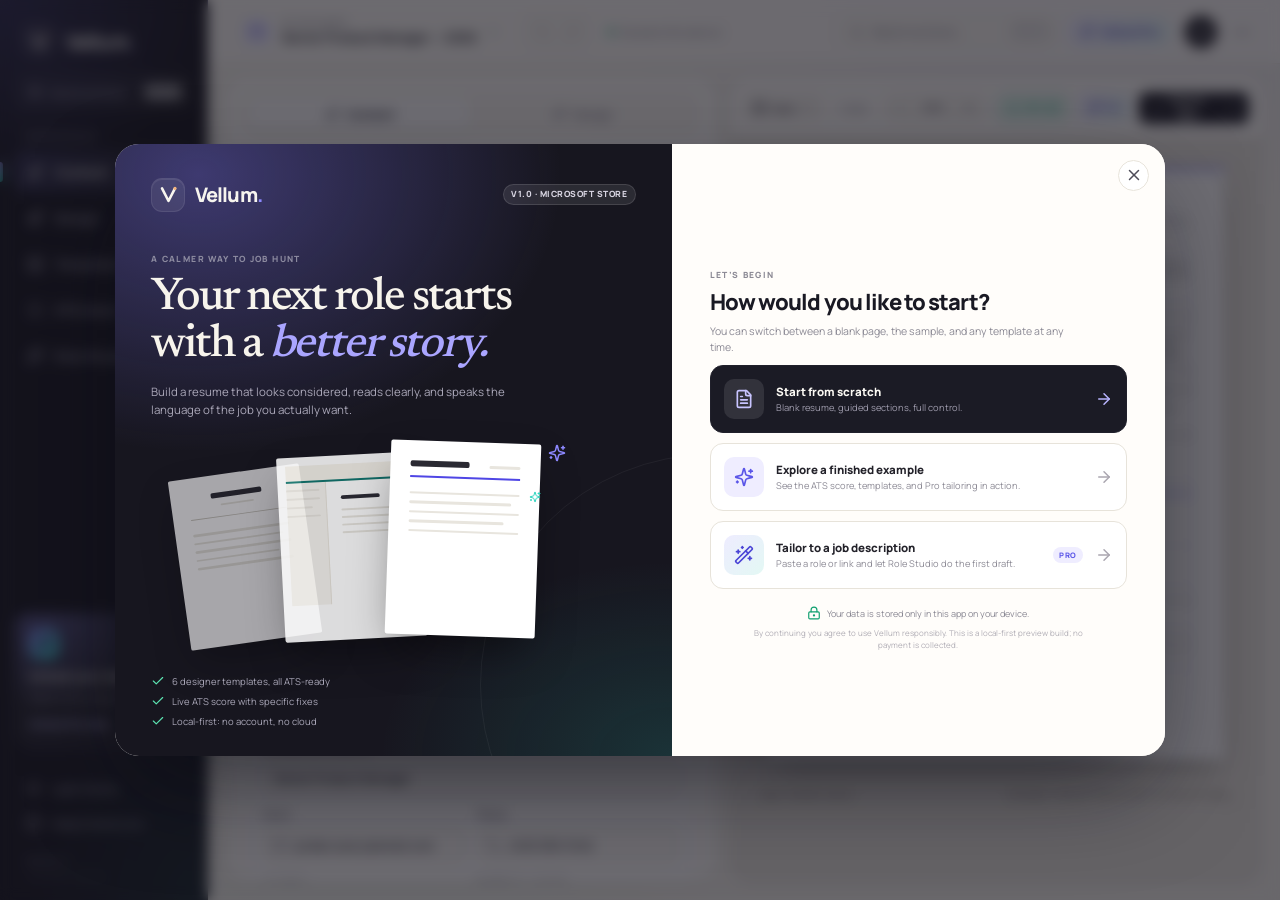
==== commit 3f73f49b: "Deploy Vellum production build" ====
--- a/index.html
+++ b/index.html
@@ -15,8 +15,8 @@
     <link rel="manifest" href="./manifest.webmanifest" />
     <link rel="apple-touch-icon" href="./icons/icon-192.png" />
     <title>Vellum — Resume Builder</title>
-    <script type="module" crossorigin src="./assets/index-CYA4j4Rg.js"></script>
-    <link rel="stylesheet" crossorigin href="./assets/index-CchzdyuC.css">
+    <script type="module" crossorigin src="./assets/index-CUiY4lpX.js"></script>
+    <link rel="stylesheet" crossorigin href="./assets/index-xmvclyFJ.css">
   </head>
   <body>
     <div id="root"></div>
--- a/assets/index-xmvclyFJ.css
+++ b/assets/index-xmvclyFJ.css
@@ -0,0 +1 @@
+@font-face{font-family:Manrope Variable;font-style:normal;font-display:swap;font-weight:200 800;src:url([data-uri]) format("woff2-variations");unicode-range:U+0460-052F,U+1C80-1C8A,U+20B4,U+2DE0-2DFF,U+A640-A69F,U+FE2E-FE2F}@font-face{font-family:Manrope Variable;font-style:normal;font-display:swap;font-weight:200 800;src:url(./manrope-cyrillic-wght-normal-Dvxsihut.woff2) format("woff2-variations");unicode-range:U+0301,U+0400-045F,U+0490-0491,U+04B0-04B1,U+2116}@font-face{font-family:Manrope Variable;font-style:normal;font-display:swap;font-weight:200 800;src:url(./manrope-greek-wght-normal-DL7QRZyv.woff2) format("woff2-variations");unicode-range:U+0370-0377,U+037A-037F,U+0384-038A,U+038C,U+038E-03A1,U+03A3-03FF}@font-face{font-family:Manrope Variable;font-style:normal;font-display:swap;font-weight:200 800;src:url(./manrope-vietnamese-wght-normal-usUDDRr7.woff2) format("woff2-variations");unicode-range:U+0102-0103,U+0110-0111,U+0128-0129,U+0168-0169,U+01A0-01A1,U+01AF-01B0,U+0300-0301,U+0303-0304,U+0308-0309,U+0323,U+0329,U+1EA0-1EF9,U+20AB}@font-face{font-family:Manrope Variable;font-style:normal;font-display:swap;font-weight:200 800;src:url(./manrope-latin-ext-wght-normal-Ch3YOpNY.woff2) format("woff2-variations");unicode-range:U+0100-02BA,U+02BD-02C5,U+02C7-02CC,U+02CE-02D7,U+02DD-02FF,U+0304,U+0308,U+0329,U+1D00-1DBF,U+1E00-1E9F,U+1EF2-1EFF,U+2020,U+20A0-20AB,U+20AD-20C0,U+2113,U+2C60-2C7F,U+A720-A7FF}@font-face{font-family:Manrope Variable;font-style:normal;font-display:swap;font-weight:200 800;src:url(./manrope-latin-wght-normal-DHIcAJRg.woff2) format("woff2-variations");unicode-range:U+0000-00FF,U+0131,U+0152-0153,U+02BB-02BC,U+02C6,U+02DA,U+02DC,U+0304,U+0308,U+0329,U+2000-206F,U+20AC,U+2122,U+2191,U+2193,U+2212,U+2215,U+FEFF,U+FFFD}@font-face{font-family:Newsreader Variable;font-style:normal;font-display:swap;font-weight:200 800;src:url(./newsreader-vietnamese-wght-normal-Czsa-EzN.woff2) format("woff2-variations");unicode-range:U+0102-0103,U+0110-0111,U+0128-0129,U+0168-0169,U+01A0-01A1,U+01AF-01B0,U+0300-0301,U+0303-0304,U+0308-0309,U+0323,U+0329,U+1EA0-1EF9,U+20AB}@font-face{font-family:Newsreader Variable;font-style:normal;font-display:swap;font-weight:200 800;src:url(./newsreader-latin-ext-wght-normal-C-3rgBeH.woff2) format("woff2-variations");unicode-range:U+0100-02BA,U+02BD-02C5,U+02C7-02CC,U+02CE-02D7,U+02DD-02FF,U+0304,U+0308,U+0329,U+1D00-1DBF,U+1E00-1E9F,U+1EF2-1EFF,U+2020,U+20A0-20AB,U+20AD-20C0,U+2113,U+2C60-2C7F,U+A720-A7FF}@font-face{font-family:Newsreader Variable;font-style:normal;font-display:swap;font-weight:200 800;src:url(./newsreader-latin-wght-normal-CCVVNp6i.woff2) format("woff2-variations");unicode-range:U+0000-00FF,U+0131,U+0152-0153,U+02BB-02BC,U+02C6,U+02DA,U+02DC,U+0304,U+0308,U+0329,U+2000-206F,U+20AC,U+2122,U+2191,U+2193,U+2212,U+2215,U+FEFF,U+FFFD}@font-face{font-family:Inter Variable;font-style:normal;font-display:swap;font-weight:100 900;src:url(./inter-cyrillic-ext-wght-normal-BOeWTOD4.woff2) format("woff2-variations");unicode-range:U+0460-052F,U+1C80-1C8A,U+20B4,U+2DE0-2DFF,U+A640-A69F,U+FE2E-FE2F}@font-face{font-family:Inter Variable;font-style:normal;font-display:swap;font-weight:100 900;src:url(./inter-cyrillic-wght-normal-DqGufNeO.woff2) format("woff2-variations");unicode-range:U+0301,U+0400-045F,U+0490-0491,U+04B0-04B1,U+2116}@font-face{font-family:Inter Variable;font-style:normal;font-display:swap;font-weight:100 900;src:url(./inter-greek-ext-wght-normal-DlzME5K_.woff2) format("woff2-variations");unicode-range:U+1F00-1FFF}@font-face{font-family:Inter Variable;font-style:normal;font-display:swap;font-weight:100 900;src:url(./inter-greek-wght-normal-CkhJZR-_.woff2) format("woff2-variations");unicode-range:U+0370-0377,U+037A-037F,U+0384-038A,U+038C,U+038E-03A1,U+03A3-03FF}@font-face{font-family:Inter Variable;font-style:normal;font-display:swap;font-weight:100 900;src:url(./inter-vietnamese-wght-normal-CBcvBZtf.woff2) format("woff2-variations");unicode-range:U+0102-0103,U+0110-0111,U+0128-0129,U+0168-0169,U+01A0-01A1,U+01AF-01B0,U+0300-0301,U+0303-0304,U+0308-0309,U+0323,U+0329,U+1EA0-1EF9,U+20AB}@font-face{font-family:Inter Variable;font-style:normal;font-display:swap;font-weight:100 900;src:url(./inter-latin-ext-wght-normal-DO1Apj_S.woff2) format("woff2-variations");unicode-range:U+0100-02BA,U+02BD-02C5,U+02C7-02CC,U+02CE-02D7,U+02DD-02FF,U+0304,U+0308,U+0329,U+1D00-1DBF,U+1E00-1E9F,U+1EF2-1EFF,U+2020,U+20A0-20AB,U+20AD-20C0,U+2113,U+2C60-2C7F,U+A720-A7FF}@font-face{font-family:Inter Variable;font-style:normal;font-display:swap;font-weight:100 900;src:url(./inter-latin-wght-normal-Dx4kXJAl.woff2) format("woff2-variations");unicode-range:U+0000-00FF,U+0131,U+0152-0153,U+02BB-02BC,U+02C6,U+02DA,U+02DC,U+0304,U+0308,U+0329,U+2000-206F,U+20AC,U+2122,U+2191,U+2193,U+2212,U+2215,U+FEFF,U+FFFD}@font-face{font-family:DM Sans Variable;font-style:normal;font-display:swap;font-weight:100 1000;src:url(./dm-sans-latin-ext-wght-normal-BOFOeGcA.woff2) format("woff2-variations");unicode-range:U+0100-02BA,U+02BD-02C5,U+02C7-02CC,U+02CE-02D7,U+02DD-02FF,U+0304,U+0308,U+0329,U+1D00-1DBF,U+1E00-1E9F,U+1EF2-1EFF,U+2020,U+20A0-20AB,U+20AD-20C0,U+2113,U+2C60-2C7F,U+A720-A7FF}@font-face{font-family:DM Sans Variable;font-style:normal;font-display:swap;font-weight:100 1000;src:url(./dm-sans-latin-wght-normal-Xz1IZZA0.woff2) format("woff2-variations");unicode-range:U+0000-00FF,U+0131,U+0152-0153,U+02BB-02BC,U+02C6,U+02DA,U+02DC,U+0304,U+0308,U+0329,U+2000-206F,U+20AC,U+2122,U+2191,U+2193,U+2212,U+2215,U+FEFF,U+FFFD}@font-face{font-family:Space Grotesk Variable;font-style:normal;font-display:swap;font-weight:300 700;src:url(./space-grotesk-vietnamese-wght-normal-D0rl6rjA.woff2) format("woff2-variations");unicode-range:U+0102-0103,U+0110-0111,U+0128-0129,U+0168-0169,U+01A0-01A1,U+01AF-01B0,U+0300-0301,U+0303-0304,U+0308-0309,U+0323,U+0329,U+1EA0-1EF9,U+20AB}@font-face{font-family:Space Grotesk Variable;font-style:normal;font-display:swap;font-weight:300 700;src:url(./space-grotesk-latin-ext-wght-normal-D9tNdqV9.woff2) format("woff2-variations");unicode-range:U+0100-02BA,U+02BD-02C5,U+02C7-02CC,U+02CE-02D7,U+02DD-02FF,U+0304,U+0308,U+0329,U+1D00-1DBF,U+1E00-1E9F,U+1EF2-1EFF,U+2020,U+20A0-20AB,U+20AD-20C0,U+2113,U+2C60-2C7F,U+A720-A7FF}@font-face{font-family:Space Grotesk Variable;font-style:normal;font-display:swap;font-weight:300 700;src:url(./space-grotesk-latin-wght-normal-BhU9QXUp.woff2) format("woff2-variations");unicode-range:U+0000-00FF,U+0131,U+0152-0153,U+02BB-02BC,U+02C6,U+02DA,U+02DC,U+0304,U+0308,U+0329,U+2000-206F,U+20AC,U+2122,U+2191,U+2193,U+2212,U+2215,U+FEFF,U+FFFD}@font-face{font-family:"Source Serif 4 Variable";font-style:normal;font-display:swap;font-weight:200 900;src:url(./source-serif-4-cyrillic-ext-wght-normal-DHTKMUil.woff2) format("woff2-variations");unicode-range:U+0460-052F,U+1C80-1C8A,U+20B4,U+2DE0-2DFF,U+A640-A69F,U+FE2E-FE2F}@font-face{font-family:"Source Serif 4 Variable";font-style:normal;font-display:swap;font-weight:200 900;src:url(./source-serif-4-cyrillic-wght-normal-B1g8a0vD.woff2) format("woff2-variations");unicode-range:U+0301,U+0400-045F,U+0490-0491,U+04B0-04B1,U+2116}@font-face{font-family:"Source Serif 4 Variable";font-style:normal;font-display:swap;font-weight:200 900;src:url(./source-serif-4-greek-wght-normal-BpXpdlRW.woff2) format("woff2-variations");unicode-range:U+0370-0377,U+037A-037F,U+0384-038A,U+038C,U+038E-03A1,U+03A3-03FF}@font-face{font-family:"Source Serif 4 Variable";font-style:normal;font-display:swap;font-weight:200 900;src:url(./source-serif-4-vietnamese-wght-normal-BsaNuasd.woff2) format("woff2-variations");unicode-range:U+0102-0103,U+0110-0111,U+0128-0129,U+0168-0169,U+01A0-01A1,U+01AF-01B0,U+0300-0301,U+0303-0304,U+0308-0309,U+0323,U+0329,U+1EA0-1EF9,U+20AB}@font-face{font-family:"Source Serif 4 Variable";font-style:normal;font-display:swap;font-weight:200 900;src:url(./source-serif-4-latin-ext-wght-normal-BVZ5su8S.woff2) format("woff2-variations");unicode-range:U+0100-02BA,U+02BD-02C5,U+02C7-02CC,U+02CE-02D7,U+02DD-02FF,U+0304,U+0308,U+0329,U+1D00-1DBF,U+1E00-1E9F,U+1EF2-1EFF,U+2020,U+20A0-20AB,U+20AD-20C4,U+2113,U+2C60-2C7F,U+A720-A7FF}@font-face{font-family:"Source Serif 4 Variable";font-style:normal;font-display:swap;font-weight:200 900;src:url(./source-serif-4-latin-wght-normal-DMe4EKeb.woff2) format("woff2-variations");unicode-range:U+0000-00FF,U+0131,U+0152-0153,U+02BB-02BC,U+02C6,U+02DA,U+02DC,U+0304,U+0308,U+0329,U+2000-206F,U+20AC,U+2122,U+2191,U+2193,U+2212,U+2215,U+FEFF,U+FFFD}:root{--bg: #f3f1eb;--bg-deep: #ece9e1;--surface: #fffdfa;--surface-raised: #ffffff;--surface-soft: #f8f6f1;--field-bg: #fbfaf7;--ink: #191923;--ink-2: #4d4c58;--muted: #8b8994;--muted-2: #a5a2ac;--line: #e7e3da;--line-strong: #d9d4c9;--brand: #5a55e8;--brand-deep: #423dc4;--brand-soft: #efedff;--teal: #0f9d8c;--teal-soft: #e6f7f4;--success: #0e9f6e;--success-soft: #e8f8f1;--warn: #c2760b;--warn-soft: #fff6e7;--danger: #d33a3a;--danger-soft: #fff0f0;--rail: #15151e;--rail-2: #1e1e2a;--rail-text: #f6f4ee;--rail-muted: #9695a6;--primary: #191923;--on-primary: #fbfaf6;--shadow-sm: 0 1px 2px rgba(25, 25, 35, .05), 0 2px 8px rgba(25, 25, 35, .04);--shadow-md: 0 12px 30px -10px rgba(25, 25, 35, .16), 0 4px 12px rgba(25, 25, 35, .05);--shadow-lg: 0 30px 80px -20px rgba(16, 16, 25, .36), 0 12px 30px rgba(16, 16, 25, .1);--radius: 16px;--font-sans: "Manrope Variable", "Segoe UI Variable", "Segoe UI", system-ui, -apple-system, sans-serif;--font-serif: "Newsreader Variable", "Iowan Old Style", Georgia, serif;color-scheme:light}:root[data-theme=dark]{--bg: #101016;--bg-deep: #0b0b10;--surface: #181820;--surface-raised: #1d1d27;--surface-soft: #20202b;--field-bg: #15151d;--ink: #f3f0e9;--ink-2: #bab7c3;--muted: #8b8998;--muted-2: #696777;--line: #2a2a36;--line-strong: #373745;--brand: #8d88ff;--brand-deep: #a8a4ff;--brand-soft: #26234a;--teal: #36cbb9;--teal-soft: #143b38;--success: #43cf97;--success-soft: #14352a;--warn: #f0ae45;--warn-soft: #3b2b11;--danger: #ff7373;--danger-soft: #3d1c1c;--rail: #0c0c11;--rail-2: #14141c;--primary: #f4f1e9;--on-primary: #15151e;--shadow-sm: 0 1px 2px rgba(0, 0, 0, .3);--shadow-md: 0 12px 30px -10px rgba(0, 0, 0, .55);--shadow-lg: 0 30px 80px -20px rgba(0, 0, 0, .7);color-scheme:dark}*{box-sizing:border-box}html,body,#root{height:100%}body{margin:0;overflow:hidden;background:var(--bg);color:var(--ink);font-family:var(--font-sans);font-size:14px;-webkit-font-smoothing:antialiased;text-rendering:optimizeLegibility}button,input,textarea,select{font:inherit;color:inherit}button{cursor:pointer}button:disabled{cursor:not-allowed}h1,h2,h3,h4,p{margin:0}a{color:inherit}::selection{background:#c9c5ff;color:#171725}:focus-visible{outline:2px solid var(--brand);outline-offset:2px}.visually-hidden{position:absolute!important;width:1px;height:1px;padding:0;margin:-1px;overflow:hidden;clip:rect(0,0,0,0);white-space:nowrap;border:0}*{scrollbar-width:thin;scrollbar-color:var(--line-strong) transparent}*::-webkit-scrollbar{width:9px;height:9px}*::-webkit-scrollbar-track{background:transparent}*::-webkit-scrollbar-thumb{background:var(--line-strong);border-radius:999px;border:2px solid transparent;background-clip:content-box}.app-shell{display:flex;height:100dvh;min-height:0;background:radial-gradient(1100px 700px at 80% -10%,rgba(90,85,232,.06),transparent 60%),var(--bg)}.app-main{flex:1;min-width:0;display:flex;flex-direction:column;height:100%}.app-rail{width:226px;flex:0 0 226px;background:radial-gradient(340px 280px at 20% 8%,rgba(130,121,255,.15),transparent 70%),var(--rail);color:var(--rail-text);display:flex;flex-direction:column;padding:22px 14px 16px;border-right:1px solid rgba(255,255,255,.04);z-index:30}.rail-brand{appearance:none;background:transparent;border:0;padding:2px 8px 24px;text-align:left;display:flex}.logo{display:inline-flex;align-items:center;gap:10px;color:var(--rail-text)}.logo-mark{width:34px;height:34px;display:grid;place-items:center;border-radius:11px;background:#ffffff12;color:#f8f6ef;border:1px solid rgba(255,255,255,.08);--logo-dot: #f2b37c;box-shadow:inset 0 1px #ffffff14}.logo-mark svg{width:23px;height:23px}.logo-word{font-size:20px;font-weight:800;letter-spacing:-.045em}.logo-dot{color:#8d88ff}.rail-section{display:flex;flex-direction:column;gap:8px}.rail-label{font-size:9.5px;font-weight:800;letter-spacing:.16em;text-transform:uppercase;color:#6f6e80;padding:0 12px}.rail-nav{display:flex;flex-direction:column;gap:4px}.rail-item{appearance:none;border:0;background:transparent;color:#a9a7b6;display:flex;align-items:center;gap:11px;min-height:42px;padding:0 12px;border-radius:11px;font-size:13px;font-weight:650;text-align:left;position:relative;transition:background .15s ease,color .15s ease,transform .15s ease}.rail-item svg{flex:0 0 auto;opacity:.85}.rail-item:hover{background:#ffffff0e;color:#f2f0ea}.rail-item.is-active{background:#ffffff17;color:#fffdf7;box-shadow:inset 0 1px #ffffff0f}.rail-item.is-active:before{content:"";position:absolute;left:-14px;top:11px;bottom:11px;width:3px;border-radius:0 4px 4px 0;background:linear-gradient(#a29dff,#2dd4bf)}.rail-score{margin-left:auto;font-size:9.5px;font-weight:800;min-width:24px;height:19px;display:grid;place-items:center;border-radius:999px;background:#ffffff14;color:#c4c2ce}.rail-score.good{color:#4fe0a8;background:#43cf971f}.rail-score.ok{color:#b3aeff}.rail-score.warn{color:#f6b75e;background:#f6b75e1a}.rail-pro-tag{margin-left:auto;font-size:8px;letter-spacing:.08em;font-weight:800;text-transform:uppercase;color:#b9b5ff;background:#8d88ff24;border:1px solid rgba(141,136,255,.2);padding:2px 6px;border-radius:999px}.rail-pro-tag.is-unlocked{color:#5ce3b1;background:#5ce3b11a;border-color:#5ce3b12e}.rail-spacer{flex:1}.rail-upgrade{appearance:none;border:1px solid rgba(255,255,255,.1);text-align:left;color:#f6f3ea;background:radial-gradient(120% 130% at 15% 0%,rgba(141,136,255,.38),transparent 55%),linear-gradient(155deg,#ffffff17,#ffffff08);border-radius:16px;padding:15px 14px;display:flex;flex-direction:column;gap:6px;margin:12px 0 14px;position:relative;overflow:hidden;transition:transform .16s ease,border-color .16s ease}.rail-upgrade:hover{transform:translateY(-1px);border-color:#8d88ff66}.rail-upgrade-spark{width:30px;height:30px;border-radius:9px;display:grid;place-items:center;background:linear-gradient(135deg,#8d88ff,#2dd4bf);color:#111120;margin-bottom:3px}.rail-upgrade strong{font-size:12.5px;font-weight:800;letter-spacing:-.01em}.rail-upgrade>span:not(.rail-upgrade-spark):not(.rail-upgrade-cta){font-size:10.5px;line-height:1.45;color:#a9a7b8}.rail-upgrade-cta{margin-top:5px;font-size:10.5px;font-weight:800;color:#c7c4ff}.rail-pro-active{display:flex;align-items:center;gap:9px;border:1px solid rgba(67,207,151,.18);background:#43cf9712;color:#e9f8f2;border-radius:13px;padding:10px 11px;margin:10px 0 14px;text-align:left}.rail-pro-active-icon{width:28px;height:28px;border-radius:8px;background:#43cf9726;color:#5ce3b1;display:grid;place-items:center}.rail-pro-active strong{display:block;font-size:11.5px}.rail-pro-active small{display:block;font-size:9.5px;color:#8dbba9;margin-top:1px}.rail-bottom{display:flex;flex-direction:column;gap:2px;border-top:1px solid rgba(255,255,255,.07);padding-top:10px}.rail-utility{appearance:none;border:0;background:transparent;color:#9795a5;display:flex;align-items:center;gap:10px;padding:8px 11px;border-radius:9px;font-size:11.5px;font-weight:600;text-align:left}.rail-utility:hover{color:#e9e6ee;background:#ffffff0a}.rail-footer{display:flex;flex-direction:column;padding:12px 11px 2px;gap:2px}.rail-version{font-size:9.5px;color:#5f5e70;font-weight:700}.rail-made{font-size:9px;color:#4b4a5a}.topbar{min-height:70px;flex:0 0 70px;display:flex;align-items:center;justify-content:space-between;gap:16px;padding:0 22px 0 24px;border-bottom:1px solid var(--line);background:color-mix(in srgb,var(--surface) 76%,transparent);backdrop-filter:blur(16px);z-index:20}.topbar-left{display:flex;align-items:center;gap:14px;min-width:0}.mobile-logo{display:none}.resume-switcher{appearance:none;border:1px solid transparent;background:transparent;display:flex;align-items:center;gap:10px;padding:6px 9px;border-radius:11px;text-align:left;min-width:0;color:var(--ink);transition:background .15s ease,border-color .15s ease}.resume-switcher:hover{background:var(--surface-soft);border-color:var(--line)}.resume-switcher-icon{width:30px;height:30px;border-radius:8px;display:grid;place-items:center;background:var(--brand-soft);color:var(--brand);flex:0 0 auto}.resume-switcher-copy{display:flex;flex-direction:column;min-width:0}.resume-switcher-label{font-size:8.5px;font-weight:800;letter-spacing:.13em;text-transform:uppercase;color:var(--muted)}.resume-switcher-copy strong{font-size:12.5px;font-weight:750;letter-spacing:-.01em;white-space:nowrap;overflow:hidden;text-overflow:ellipsis;max-width:280px}.resume-switcher>svg{color:var(--muted);flex:0 0 auto}.save-state{display:flex;align-items:center;gap:6px;font-size:10.5px;color:var(--muted);font-weight:600;white-space:nowrap;padding-left:4px}.save-dot{width:6px;height:6px;border-radius:999px;background:var(--success)}.save-saving .save-dot{background:var(--warn);animation:pulse 1s ease-in-out infinite}.save-error{color:var(--danger)}.save-error .save-dot{background:var(--danger)}@keyframes pulse{0%,to{opacity:1}50%{opacity:.35}}.topbar-actions{display:flex;align-items:center;gap:8px;flex:0 0 auto}.install-btn{color:var(--ink-2)}.topbar-upgrade{appearance:none;border:1px solid #d9d5ff;background:linear-gradient(120deg,#f0eeff,#e8faf6);color:#423dc4;font-size:11.5px;font-weight:800;padding:8px 13px;border-radius:999px;display:inline-flex;align-items:center;gap:6px;transition:transform .15s ease,box-shadow .15s ease}.topbar-upgrade:hover{transform:translateY(-1px);box-shadow:0 5px 14px -5px #5a55e866}:root[data-theme=dark] .topbar-upgrade{border-color:#3b3767;background:#242149;color:#c9c5ff}.topbar-pro-badge{gap:4px}.avatar-btn{width:34px;height:34px;border-radius:999px;border:1px solid var(--line);background:var(--ink);color:var(--on-primary);font-size:11px;font-weight:800;letter-spacing:.02em;display:grid;place-items:center;margin-left:3px}.menu-wrap{position:relative}.icon-btn{width:32px;height:32px;border:1px solid transparent;background:transparent;color:var(--ink-2);border-radius:9px;display:inline-grid;place-items:center;transition:background .14s ease,color .14s ease,border-color .14s ease;flex:0 0 auto}.icon-btn:hover{background:var(--surface-soft);border-color:var(--line);color:var(--ink)}.icon-btn.is-active{background:var(--brand-soft);color:var(--brand)}.icon-btn:disabled{opacity:.3}.icon-btn.danger-hover:hover{background:var(--danger-soft);border-color:transparent;color:var(--danger)}.dropdown-menu{position:absolute;right:0;top:calc(100% + 9px);width:246px;background:var(--surface-raised);border:1px solid var(--line);border-radius:14px;box-shadow:var(--shadow-md);padding:6px;z-index:80;animation:menu-in .14s ease both}@keyframes menu-in{0%{opacity:0;transform:translateY(-4px) scale(.98)}to{opacity:1;transform:none}}.dropdown-head{padding:8px 10px 10px;display:flex;flex-direction:column;gap:2px;border-bottom:1px solid var(--line);margin-bottom:5px}.dropdown-head strong{font-size:11.5px;font-weight:700;overflow:hidden;text-overflow:ellipsis;white-space:nowrap}.dropdown-menu button{width:100%;appearance:none;border:0;background:transparent;display:flex;align-items:center;gap:9px;padding:8px 9px;border-radius:8px;font-size:11.5px;font-weight:600;color:var(--ink-2);text-align:left}.dropdown-menu button:hover{background:var(--surface-soft);color:var(--ink)}.dropdown-menu button.danger{color:var(--danger)}.dropdown-menu button.danger:hover{background:var(--danger-soft)}.dropdown-sep{height:1px;background:var(--line);margin:5px 4px}.mobile-view-switch{display:none}.workspace{flex:1;min-height:0;display:grid;grid-template-columns:minmax(410px,470px) minmax(0,1fr);gap:16px;padding:16px 20px 20px}.editor-panel,.preview-panel{min-height:0;border-radius:18px;border:1px solid var(--line);background:var(--surface);box-shadow:var(--shadow-sm);overflow:hidden}.editor-panel{display:flex;flex-direction:column}.editor-top{flex:0 0 auto;padding:15px 18px 0;border-bottom:1px solid var(--line);background:var(--surface);z-index:2}.editor-top-row{display:flex;justify-content:space-between;align-items:flex-end;gap:16px;padding-bottom:12px}.eyebrow{font-size:8.5px;font-weight:800;letter-spacing:.16em;text-transform:uppercase;color:var(--muted);display:inline-flex;align-items:center;gap:5px}.eyebrow.light{color:#8d8ba0}.editor-resume-name{display:block;font-size:13px;font-weight:750;letter-spacing:-.015em;margin-top:3px;max-width:220px;overflow:hidden;text-overflow:ellipsis;white-space:nowrap}.completion{width:128px;flex:0 0 auto}.completion-label{display:flex;justify-content:space-between;font-size:9px;font-weight:700;color:var(--muted);margin-bottom:5px}.completion-label strong{color:var(--ink);font-size:9.5px}.completion-track{height:5px;border-radius:999px;background:var(--line);overflow:hidden}.completion-track>div{height:100%;border-radius:inherit;background:linear-gradient(90deg,var(--brand),var(--teal));transition:width .4s cubic-bezier(.22,1,.36,1)}.editor-tabs{display:flex;gap:2px;overflow-x:auto;scrollbar-width:none;margin:0 -4px;padding:0 4px}.editor-tabs::-webkit-scrollbar{display:none}.editor-tab{appearance:none;border:0;background:transparent;color:var(--muted);display:flex;align-items:center;gap:6px;padding:9px 10px 11px;font-size:10.5px;font-weight:700;white-space:nowrap;border-bottom:2px solid transparent;margin-bottom:-1px;transition:color .15s ease}.editor-tab svg{opacity:.72}.editor-tab:hover{color:var(--ink-2)}.editor-tab.is-active{color:var(--brand);border-color:var(--brand)}.editor-tab.is-active svg{opacity:1}.editor-scroll{flex:1;overflow-y:auto;overflow-x:hidden;background:var(--surface)}.editor-body{padding:20px 20px 54px;animation:fade-up .22s ease both}@keyframes fade-up{0%{opacity:0;transform:translateY(4px)}to{opacity:1;transform:none}}.editor-intro{display:flex;align-items:flex-start;justify-content:space-between;gap:14px;margin-bottom:16px}.editor-intro h2{font-size:16px;font-weight:800;letter-spacing:-.03em;line-height:1.25}.editor-intro p{font-size:11px;color:var(--muted);line-height:1.5;margin-top:4px;max-width:310px}.editor-intro>.btn{flex:0 0 auto;margin-top:2px}.form-card{background:var(--surface-soft);border:1px solid var(--line);border-radius:13px;padding:15px;margin-bottom:12px;transition:border-color .16s ease,box-shadow .16s ease}.form-card.is-focused{border-color:color-mix(in srgb,var(--brand) 40%,var(--line));box-shadow:0 0 0 3px color-mix(in srgb,var(--brand) 7%,transparent)}.form-card-head{display:flex;justify-content:space-between;align-items:center;gap:10px;margin-bottom:11px}.form-card-title{font-size:11.5px;font-weight:800;letter-spacing:-.01em}.form-card-note{font-size:9.5px;color:var(--muted);font-weight:550;margin-left:6px}.form-card-foot{display:flex;align-items:center;justify-content:space-between;gap:12px;margin-top:10px}.word-counter{font-size:9.5px;font-weight:700;color:var(--muted);background:var(--surface);border:1px solid var(--line);padding:2px 7px;border-radius:999px}.word-counter.is-over{color:var(--danger);border-color:color-mix(in srgb,var(--danger) 25%,var(--line))}.field-grid{display:grid;grid-template-columns:1fr 1fr;gap:11px}.field{display:flex;flex-direction:column;gap:5px;min-width:0}.field.span-2{grid-column:span 2}.field-label{font-size:9.5px;font-weight:750;letter-spacing:.02em;color:var(--ink-2)}.field-hint{font-size:9.5px;color:var(--muted);line-height:1.45}.field-error{font-size:9.5px;color:var(--danger);font-weight:650}.text-input{width:100%;height:38px;border:1px solid var(--line-strong);background:var(--field-bg);color:var(--ink);border-radius:9px;padding:0 11px;font-size:12px;font-weight:550;transition:border-color .15s ease,box-shadow .15s ease,background .15s ease}.text-input::placeholder{color:var(--muted-2);font-weight:450}.text-input:hover{border-color:color-mix(in srgb,var(--line-strong) 60%,var(--muted))}.text-input:focus{outline:none;border-color:var(--brand);background:var(--surface-raised);box-shadow:0 0 0 3px color-mix(in srgb,var(--brand) 11%,transparent)}.text-input:disabled{opacity:.6;cursor:not-allowed}.text-area{height:auto;min-height:74px;padding:10px 11px;line-height:1.55;resize:vertical;field-sizing:content;max-height:420px}.input-with-icon{position:relative;display:flex;align-items:center}.input-with-icon>svg{position:absolute;left:10px;color:var(--muted);pointer-events:none;z-index:1}.input-with-icon .text-input{padding-left:31px}.inline-fields{display:flex;align-items:center;gap:6px}.inline-fields span{color:var(--muted);font-size:10px}.inline-fields .text-input{min-width:0}.toggle-row{display:flex;align-items:center;justify-content:space-between;gap:16px;padding:9px 0 2px}.toggle-row.is-disabled{opacity:.55}.toggle-label{display:block;font-size:10.5px;font-weight:700;color:var(--ink-2);cursor:pointer}.toggle-desc{font-size:9.5px;color:var(--muted);line-height:1.45;margin-top:2px;max-width:330px}.toggle{flex:0 0 auto;width:35px;height:21px;border-radius:999px;border:0;background:var(--line-strong);padding:2px;transition:background .16s ease}.toggle.is-on{background:var(--brand)}.toggle-knob{width:17px;height:17px;border-radius:999px;display:grid;place-items:center;background:#fff;color:var(--brand);box-shadow:0 1px 3px #00000038;transition:transform .18s cubic-bezier(.22,1,.36,1)}.toggle.is-on .toggle-knob{transform:translate(14px)}.btn{appearance:none;border:1px solid transparent;display:inline-flex;align-items:center;justify-content:center;gap:7px;border-radius:9px;font-weight:750;letter-spacing:-.005em;white-space:nowrap;transition:background .15s ease,color .15s ease,border-color .15s ease,transform .12s ease,box-shadow .15s ease}.btn:active:not(:disabled){transform:translateY(1px)}.btn:disabled{opacity:.45}.btn-sm{height:32px;padding:0 11px;font-size:10.5px}.btn-md{height:37px;padding:0 14px;font-size:11.5px}.btn-lg{height:45px;padding:0 19px;font-size:12.5px;border-radius:11px}.btn-primary{background:var(--primary);color:var(--on-primary);border-color:var(--primary);box-shadow:0 1px 2px #0000001f}.btn-primary:hover{background:#2a2a38}:root[data-theme=dark] .btn-primary:hover{background:#fff}.btn-secondary{background:var(--surface-raised);color:var(--ink-2);border-color:var(--line-strong)}.btn-secondary:hover{border-color:var(--muted);color:var(--ink);background:var(--surface)}.btn-ghost{background:transparent;color:var(--ink-2)}.btn-ghost:hover{background:var(--surface-soft);color:var(--ink)}.btn-accent{background:var(--brand);color:#fff;border-color:var(--brand)}.btn-accent:hover{background:var(--brand-deep)}.btn-danger{background:var(--danger);color:#fff;border-color:var(--danger)}.btn-pro{background:linear-gradient(115deg,#5751e9,#6b5ff1 48%,#10a394);color:#fff;border-color:transparent;box-shadow:0 8px 20px -9px #5a55e8b3}.btn-pro:hover{filter:brightness(1.06);box-shadow:0 10px 24px -8px #5a55e8cc}.badge{display:inline-flex;align-items:center;gap:4px;font-size:8.5px;line-height:1;font-weight:800;letter-spacing:.06em;text-transform:uppercase;padding:5px 7px;border-radius:999px;white-space:nowrap;border:1px solid transparent}.badge-neutral{background:var(--surface-raised);border-color:var(--line);color:var(--muted)}.badge-accent{background:var(--brand-soft);color:var(--brand)}.badge-success{background:var(--success-soft);color:var(--success)}.badge-warn{background:var(--warn-soft);color:var(--warn)}.badge-danger{background:var(--danger-soft);color:var(--danger)}.badge-dark{background:#ffffff17;border-color:#ffffff1f;color:#d9d6e3}.muted{color:var(--muted)}.small{font-size:10px}.sparkle-link{appearance:none;border:0;background:transparent;color:var(--brand);display:inline-flex;align-items:center;gap:5px;font-size:10px;font-weight:800;padding:3px 0;white-space:nowrap}.sparkle-link:hover{color:var(--brand-deep);text-decoration:underline;text-underline-offset:2px}.text-link{appearance:none;border:0;background:transparent;padding:0;color:var(--brand);font-weight:750;font-size:10.5px;display:inline-flex;align-items:center;gap:4px}.text-link:hover{text-decoration:underline}.entries{display:flex;flex-direction:column;gap:9px}.entry-card{border:1px solid var(--line);border-radius:13px;background:var(--surface-soft);overflow:hidden;transition:border-color .15s ease,box-shadow .15s ease}.entry-card.is-open{border-color:color-mix(in srgb,var(--line-strong) 60%,var(--line));box-shadow:var(--shadow-sm)}.entry-card-head{display:flex;align-items:center;gap:4px;padding:5px 7px 5px 5px}.entry-toggle{appearance:none;border:0;background:transparent;flex:1;min-width:0;display:flex;align-items:center;gap:10px;padding:8px 7px;text-align:left;border-radius:8px}.entry-toggle.static{cursor:default}.entry-toggle:hover:not(.static){background:#ffffff80}:root[data-theme=dark] .entry-toggle:hover:not(.static){background:#ffffff08}.entry-index{flex:0 0 auto;width:25px;height:25px;border-radius:7px;display:grid;place-items:center;font-size:9px;font-weight:800;color:var(--muted);background:var(--surface-raised);border:1px solid var(--line)}.entry-index.project-index{color:var(--brand);background:var(--brand-soft);border-color:transparent}.entry-summary{display:flex;flex-direction:column;min-width:0;flex:1;gap:1px}.entry-summary strong{font-size:11.5px;font-weight:750;white-space:nowrap;overflow:hidden;text-overflow:ellipsis}.entry-summary span{font-size:9.5px;color:var(--muted);white-space:nowrap;overflow:hidden;text-overflow:ellipsis;max-width:260px}.entry-toggle>svg{color:var(--muted);flex:0 0 auto}.entry-actions{display:flex;align-items:center;flex:0 0 auto}.entry-actions .icon-btn{width:26px;height:26px}.entry-card-body{padding:13px 14px 15px;border-top:1px solid var(--line);margin-top:3px;animation:fade-up .18s ease both}.bullets-editor{margin-top:13px;border-top:1px solid var(--line);padding-top:13px}.bullets-head{display:flex;align-items:flex-start;justify-content:space-between;gap:10px;margin-bottom:9px}.bullets-head>div{display:flex;flex-direction:column}.bullet-row{display:flex;align-items:flex-start;gap:5px;margin-bottom:6px}.bullet-grip{color:var(--muted-2);margin-top:11px;flex:0 0 auto}.bullet-row .text-area{min-height:56px;font-size:11.5px}.bullet-remove{margin-top:7px;width:27px;height:27px}.bullet-remove:hover{background:var(--danger-soft);color:var(--danger);border-color:transparent}.add-row{appearance:none;border:0;background:transparent;color:var(--brand);font-size:10px;font-weight:800;display:inline-flex;align-items:center;gap:5px;padding:5px 0}.add-row:hover{text-decoration:underline}.dashed-add{width:100%;margin-top:10px;appearance:none;border:1px dashed var(--line-strong);background:transparent;color:var(--muted);border-radius:11px;min-height:40px;display:flex;align-items:center;justify-content:center;gap:6px;font-size:10.5px;font-weight:700;transition:color .15s ease,border-color .15s ease,background .15s ease}.dashed-add:hover{color:var(--brand);border-color:color-mix(in srgb,var(--brand) 45%,var(--line-strong));background:color-mix(in srgb,var(--brand) 3%,transparent)}.empty-inline{display:flex;gap:12px;align-items:flex-start;padding:18px;border:1px dashed var(--line-strong);border-radius:13px;color:var(--muted);margin-bottom:4px}.empty-inline>svg{color:var(--brand);opacity:.7;flex:0 0 auto}.empty-inline strong{display:block;font-size:11.5px;color:var(--ink-2);margin-bottom:2px}.empty-inline p{font-size:10px;line-height:1.45}.skill-input-wrap{border:1px solid var(--line-strong);background:var(--field-bg);border-radius:10px;padding:7px;min-height:62px;cursor:text;transition:border-color .15s ease,box-shadow .15s ease}.skill-input-wrap:focus-within{border-color:var(--brand);box-shadow:0 0 0 3px color-mix(in srgb,var(--brand) 10%,transparent);background:var(--surface-raised)}.skill-list{display:flex;flex-wrap:wrap;gap:5px;align-items:center}.skill-chip{display:inline-flex;align-items:center;gap:4px;background:var(--brand-soft);color:var(--brand-deep);border-radius:7px;padding:4px 7px;font-size:10px;font-weight:700;line-height:1.2}.skill-chip button{appearance:none;border:0;background:transparent;color:currentColor;padding:0;display:grid;place-items:center;opacity:.6}.skill-chip button:hover{opacity:1}.skill-entry{flex:1;min-width:130px;border:0;background:transparent;outline:none;font-size:11.5px;padding:4px;color:var(--ink)}.skill-entry::placeholder{color:var(--muted-2)}.suggestion-chips{display:flex;flex-wrap:wrap;gap:6px}.suggestion-chip{appearance:none;border:1px dashed var(--line-strong);background:var(--surface-raised);color:var(--ink-2);border-radius:999px;padding:5px 9px;font-size:9.5px;font-weight:650;display:inline-flex;align-items:center;gap:4px;transition:all .14s ease}.suggestion-chip svg{color:var(--brand)}.suggestion-chip:hover{border-color:var(--brand);color:var(--brand);background:var(--brand-soft)}.upgrade-strip{width:100%;margin-top:13px;border:1px solid #dedaff;background:linear-gradient(120deg,#f4f2ff,#eefbf8);border-radius:11px;padding:10px;display:flex;align-items:center;gap:10px;text-align:left}:root[data-theme=dark] .upgrade-strip{border-color:#373260;background:linear-gradient(120deg,#201d3d,#142e2b)}.upgrade-strip-icon{width:30px;height:30px;border-radius:8px;display:grid;place-items:center;color:#fff;background:linear-gradient(135deg,#5a55e8,#0f9d8c);flex:0 0 auto}.upgrade-strip>span:nth-child(2){flex:1;min-width:0}.upgrade-strip strong{display:block;font-size:10.5px;color:var(--ink)}.upgrade-strip small{display:block;font-size:9px;color:var(--muted);line-height:1.4;margin-top:1px}.upgrade-strip-cta{color:var(--brand);font-size:9.5px;font-weight:800;white-space:nowrap}.cert-row{display:flex;align-items:flex-start;gap:7px;border:1px solid var(--line);background:var(--surface-soft);border-radius:12px;padding:11px}.cert-fields{flex:1;display:flex;flex-direction:column;gap:7px}.cert-meta-fields{display:flex;gap:7px}.cert-meta-fields .year-input{width:88px;flex:0 0 88px}.pro-pill{display:inline-flex;align-items:center;gap:3px;padding:2px 6px;border-radius:999px;background:linear-gradient(120deg,#5a55e8,#0f9d8c);color:#fff;font-size:8px;font-weight:800;text-transform:uppercase;letter-spacing:.06em;border:0}.preview-panel{display:flex;flex-direction:column;background:#eae7e0}:root[data-theme=dark] .preview-panel{background:#0f0f14}.preview-toolbar{min-height:58px;flex:0 0 58px;padding:0 12px 0 17px;display:flex;align-items:center;justify-content:space-between;gap:14px;border-bottom:1px solid var(--line);background:var(--surface);z-index:3}.preview-toolbar-left,.preview-toolbar-right{display:flex;align-items:center;gap:8px;min-width:0}.preview-label{display:inline-flex;align-items:center;gap:6px;font-size:9px;font-weight:800;letter-spacing:.11em;text-transform:uppercase;color:var(--muted);white-space:nowrap}.live-dot{width:6px;height:6px;border-radius:999px;background:var(--success);box-shadow:0 0 0 3px color-mix(in srgb,var(--success) 14%,transparent)}.template-trigger{appearance:none;border:1px solid var(--line);background:var(--surface-soft);border-radius:8px;height:29px;padding:0 8px;display:inline-flex;align-items:center;gap:5px;font-size:10px;font-weight:750;color:var(--ink-2)}.template-trigger:hover{border-color:var(--line-strong);color:var(--ink)}.page-indicator{font-size:9px;font-weight:700;color:var(--muted);border:1px solid var(--line);border-radius:999px;padding:4px 8px;white-space:nowrap}.page-indicator.is-multi{color:var(--warn);border-color:color-mix(in srgb,var(--warn) 30%,var(--line));background:var(--warn-soft)}.zoom-controls{display:flex;align-items:center;border:1px solid var(--line);border-radius:8px;background:var(--surface-soft);overflow:hidden}.zoom-controls .icon-btn{width:26px;height:27px;border-radius:0}.zoom-value{appearance:none;border:0;background:transparent;border-left:1px solid var(--line);border-right:1px solid var(--line);height:27px;min-width:44px;font-size:9.5px;font-weight:700;color:var(--ink-2)}.zoom-value:hover{background:var(--surface-raised)}.ats-chip{appearance:none;border:1px solid var(--line);background:var(--surface-soft);border-radius:8px;height:30px;display:inline-flex;align-items:center;gap:5px;padding:0 9px;font-size:9.5px;font-weight:700;color:var(--muted);transition:border-color .15s ease,background .15s ease}.ats-chip:hover{background:var(--surface-raised);border-color:var(--line-strong)}.ats-chip strong{font-size:11px;font-weight:850}.ats-chip.tone-good{color:var(--success);border-color:color-mix(in srgb,var(--success) 22%,var(--line));background:var(--success-soft)}.ats-chip.tone-ok{color:var(--brand);border-color:color-mix(in srgb,var(--brand) 20%,var(--line));background:var(--brand-soft)}.ats-chip.tone-warn{color:var(--warn);border-color:color-mix(in srgb,var(--warn) 25%,var(--line));background:var(--warn-soft)}.ats-chip.tone-bad{color:var(--danger);border-color:color-mix(in srgb,var(--danger) 25%,var(--line));background:var(--danger-soft)}.pro-preview-btn{appearance:none;border:1px solid #d9d5ff;background:linear-gradient(120deg,#efedff,#e9faf6);color:#423dc4;height:29px;border-radius:8px;padding:0 9px;display:inline-flex;align-items:center;gap:4px;font-size:9.5px;font-weight:800}:root[data-theme=dark] .pro-preview-btn{border-color:#3b3767;background:#242149;color:#c9c5ff}.export-btn{appearance:none;border:1px solid var(--primary);background:var(--primary);color:var(--on-primary);height:31px;border-radius:8px;padding:0 12px;display:inline-flex;align-items:center;gap:6px;font-size:10px;font-weight:750}.export-btn:hover{filter:brightness(1.12)}.preview-scroll{flex:1;overflow:auto;background-color:#e9e6df;background-image:radial-gradient(rgba(73,70,62,.14) .8px,transparent .8px);background-size:18px 18px;scroll-behavior:smooth}:root[data-theme=dark] .preview-scroll{background-color:#111116;background-image:radial-gradient(rgba(255,255,255,.07) .8px,transparent .8px)}.paper-stage{min-height:100%;padding:30px 30px 24px;display:flex;flex-direction:column;align-items:center;justify-content:flex-start}.paper-zoom-wrap{zoom:var(--preview-zoom, .75);box-shadow:0 24px 55px -16px #231f1859,0 6px 18px #231f181f;border-radius:2px;background:#fff;flex:0 0 auto}.preview-hint{margin-top:28px;display:flex;gap:16px;align-items:center;justify-content:space-between;font-size:9px;font-weight:650;color:#8a857a;max-width:780px;width:100%}:root[data-theme=dark] .preview-hint{color:#646270}.paper{width:816px;min-height:1056px;position:relative;background:#fff;color:#26252d;font-family:var(--font-sans);font-size:10.6px;line-height:1.52;padding:52px 58px 54px;overflow:hidden;box-sizing:border-box;text-rendering:optimizeLegibility}.paper h1,.paper h2,.paper h3,.paper p,.paper ul{margin:0}.paper a{color:inherit;text-decoration:none}.r-section{margin-top:18px}.r-section-heading{display:flex;align-items:center;gap:10px;margin-bottom:8px}.r-section-heading h2{font-size:9px;line-height:1.2;letter-spacing:.19em;text-transform:uppercase;font-weight:800;color:var(--accent);white-space:nowrap}.r-section-line{width:18px;height:1px;background:color-mix(in srgb,var(--accent) 45%,transparent);flex:0 0 auto}.r-section-line-end{flex:1;background:color-mix(in srgb,var(--accent) 18%,#e8e5df)}.r-summary{font-size:10.4px;line-height:1.6;color:#41404a}.r-entry{margin-top:11px;break-inside:avoid}.r-entry:first-child{margin-top:0}.r-entry-head{display:flex;align-items:baseline;justify-content:space-between;gap:16px}.r-entry-title{min-width:0;display:flex;flex-wrap:wrap;align-items:baseline;gap:0 6px}.r-entry-title strong{font-size:11.3px;font-weight:800;letter-spacing:-.012em;color:#22212a}.r-company{font-size:10px;font-weight:650;color:var(--accent)}.r-company:before{content:"·";color:#aaa7a1;margin-right:6px}.r-dates{flex:0 0 auto;font-size:9px;font-weight:650;color:#8d8a93;white-space:nowrap;letter-spacing:.01em}.r-entry-location{font-size:9px;color:#8d8a93;margin-top:1px}.r-bullets{list-style:none;margin:5px 0 0;padding:0 0 0 11px}.r-bullets li{position:relative;font-size:10.2px;line-height:1.55;color:#3f3e47;margin:2.5px 0;padding-left:2px}.r-bullets li:before{content:"";position:absolute;left:-9px;top:6.2px;width:3.2px;height:3.2px;border-radius:1px;background:var(--accent);opacity:.7}.r-edu-detail{display:flex;flex-wrap:wrap;gap:4px 12px;font-size:9.2px;color:#77747d;margin-top:2px}.r-skills{display:flex;flex-wrap:wrap;gap:4px}.r-skill{display:inline-block;font-size:9.1px;line-height:1.2;font-weight:650;color:#3e3d47;background:var(--accent-soft);border-radius:3px;padding:3px 6px}.r-project{margin-top:9px}.r-project:first-child{margin-top:0}.r-project-head{display:flex;align-items:baseline;justify-content:space-between;gap:12px}.r-project-head strong{font-size:10.7px;font-weight:800;letter-spacing:-.01em}.r-project-link{font-size:8.8px;color:var(--accent);font-weight:650}.r-project p{font-size:9.9px;line-height:1.5;color:#4e4c56;margin-top:2px}.r-cert-list{list-style:none;padding:0;margin:0}.r-cert-list li{display:flex;justify-content:space-between;gap:16px;font-size:9.8px;color:#3f3e47;padding:2px 0}.r-cert-list li>span:first-child{font-weight:650}.r-cert-meta{color:#8d8a93;font-size:8.9px;flex:0 0 auto}.r-contact{display:flex;flex-wrap:wrap;align-items:center;gap:0;font-size:8.9px;line-height:1.5;color:#66636c}.r-contact-item{display:inline-flex;align-items:center;white-space:nowrap}.r-contact-item:not(:last-child):after{content:"·";margin:0 6px;color:#b3b0aa}.r-contact-stack{display:flex;flex-direction:column;gap:4px;font-size:9px;line-height:1.4;color:#63606a;word-break:break-word}.r-placeholder{color:#b9b6b0!important;font-style:italic;font-weight:450!important}.paper-apex{padding-top:58px}.paper-apex:before{content:"";position:absolute;top:0;left:0;right:0;height:7px;background:linear-gradient(90deg,var(--accent),color-mix(in srgb,var(--accent) 40%,var(--accent-soft)))}.apex-header{display:flex;justify-content:space-between;align-items:flex-end;gap:32px}.apex-name{font-size:42px;line-height:.98;font-weight:800;letter-spacing:-.055em;color:#1c1b22}.apex-headline{font-size:11px;line-height:1.3;font-weight:750;letter-spacing:.12em;text-transform:uppercase;color:var(--accent);margin-top:9px}.apex-contact{justify-content:flex-end;max-width:300px;text-align:right;padding-bottom:3px}.apex-rule{height:1px;background:linear-gradient(90deg,var(--accent) 0 110px,#e8e5df 110px);margin-top:19px}.paper-apex .r-section:first-of-type{margin-top:16px}.paper-apex .r-section-heading h2{font-family:var(--font-sans)}.paper-atlas{padding:0;background:#fff}.atlas-header{padding:48px 50px 24px;background:radial-gradient(460px 180px at 88% -20%,var(--accent-soft),transparent 70%),#fcfbf8;border-bottom:3px solid var(--accent)}.atlas-name{font-family:var(--font-serif);font-size:44px;line-height:1;font-weight:500;letter-spacing:-.035em;color:#23222a}.atlas-headline{font-size:10.5px;font-weight:750;letter-spacing:.16em;text-transform:uppercase;color:var(--accent);margin-top:9px}.atlas-grid{display:grid;grid-template-columns:236px minmax(0,1fr);min-height:890px}.atlas-side{background:#f8f6f1;border-right:1px solid #ece8df;padding:27px 24px 34px}.atlas-main{padding:29px 38px 42px}.paper-atlas .r-section{margin-top:20px}.paper-atlas .r-section:first-child{margin-top:0}.paper-atlas .r-section-heading{gap:6px;margin-bottom:7px}.paper-atlas .r-section-heading h2{font-size:8.6px;letter-spacing:.17em;color:#5d5a66}.paper-atlas .r-section-line{display:none}.paper-atlas .r-section-line-end{display:block;flex:1;background:#e4e0d7}.paper-atlas .r-summary{font-size:10.3px}.paper-atlas .r-entry-title{display:block}.paper-atlas .r-entry-title strong{display:block;font-size:11.2px}.paper-atlas .r-company{display:block;margin-top:1px}.paper-atlas .r-company:before{display:none}.paper-atlas .atlas-side .r-entry-head{display:block}.paper-atlas .atlas-side .r-dates{display:block;margin-top:2px}.paper-atlas .atlas-side .r-skills{gap:3px}.paper-atlas .atlas-side .r-skill{background:#eeece6;font-size:8.7px;padding:2.5px 5px}.paper-atlas .atlas-side .r-edu-detail{display:block}.paper-atlas .r-project{margin-top:10px}.paper-ledger{padding:54px 68px 56px;font-family:var(--font-sans)}.ledger-header{text-align:center}.ledger-name{font-family:var(--font-serif);font-size:43px;line-height:1;font-weight:500;letter-spacing:-.035em;color:#1e1d24}.ledger-headline{font-size:9.5px;font-weight:750;letter-spacing:.23em;text-transform:uppercase;color:var(--accent);margin-top:9px}.ledger-contact{justify-content:center;margin-top:10px;font-size:8.8px}.ledger-rule{height:1px;background:#29272e;margin-top:18px;position:relative}.ledger-rule:after{content:"";position:absolute;left:0;right:0;top:3px;height:1px;background:#d5d1c8}.paper-ledger .r-section{margin-top:19px}.paper-ledger .r-section-heading{gap:12px}.paper-ledger .r-section-heading h2{font-size:8.9px;letter-spacing:.25em;color:#27262e}.paper-ledger .r-section-line{width:24px;background:var(--accent);height:1px}.paper-ledger .r-section-line-end{background:#dedad1}.paper-ledger .r-entry-title strong{font-family:var(--font-serif);font-size:13.2px;font-weight:600;letter-spacing:-.01em}.paper-ledger .r-dates{font-family:var(--font-serif);font-size:9.8px;font-style:italic}.paper-ledger .r-summary{font-family:var(--font-serif);font-size:11.5px;line-height:1.55;text-align:justify}.paper-ledger .r-bullets li{font-size:10.2px;line-height:1.58}.paper-ledger .r-edu-detail,.paper-ledger .r-project p{font-family:var(--font-serif);font-size:10.3px}.paper-ledger .r-skill{background:transparent;border:1px solid #ddd9d0;color:#44424b;font-weight:600}.paper-nova{padding:0;display:grid;grid-template-columns:258px minmax(0,1fr);background:#fff}.nova-side{position:relative;background:radial-gradient(340px 300px at 15% 0%,color-mix(in srgb,var(--accent) 35%,transparent),transparent 70%),#191923;color:#f8f6ef;padding:46px 29px 42px;overflow:hidden}.nova-side:before{content:"";position:absolute;top:0;left:0;right:0;height:5px;background:linear-gradient(90deg,var(--accent),#2dd4bf)}.nova-side:after{content:"";position:absolute;width:230px;height:230px;border-radius:999px;border:1px solid rgba(255,255,255,.06);top:-120px;right:-110px}.nova-mark{width:42px;height:42px;border-radius:12px;border:1px solid rgba(255,255,255,.14);background:#ffffff12;display:grid;place-items:center;font-family:var(--font-serif);font-size:23px;color:#fff;margin-bottom:22px}.nova-name{font-family:var(--font-serif);font-size:35px;line-height:1;font-weight:500;letter-spacing:-.035em;color:#fff}.nova-headline{font-size:9.5px;line-height:1.45;font-weight:750;letter-spacing:.15em;text-transform:uppercase;color:color-mix(in srgb,var(--accent) 45%,#ffffff);margin-top:8px}.nova-divider{height:1px;background:#ffffff21;margin:22px 0 4px}.paper-nova .r-section{margin-top:20px}.paper-nova .r-section-heading{gap:7px}.paper-nova .r-section-heading h2{font-size:8.4px;letter-spacing:.19em;color:color-mix(in srgb,var(--accent) 35%,#c7c4ff)}.paper-nova .r-section-line{display:none}.paper-nova .r-section-line-end{display:block;flex:1;background:#ffffff1f}.paper-nova .r-contact-stack{color:#cfccda;font-size:8.8px}.paper-nova .r-skill{background:#ffffff14;color:#e4e1ec;font-size:8.5px}.paper-nova .r-entry-title strong{font-size:10.3px;color:#fff}.paper-nova .r-company{color:color-mix(in srgb,var(--accent) 35%,#d8d5e3);display:block}.paper-nova .r-company:before{display:none}.paper-nova .r-dates{color:#9591a2;font-size:8.4px}.paper-nova .nova-side .r-entry-head{display:block}.paper-nova .nova-side .r-dates{display:block;margin-top:2px}.paper-nova .nova-side .r-edu-detail{color:#a4a0af}.paper-nova .nova-side .r-cert-list li{color:#e4e1ec;font-size:8.7px}.paper-nova .nova-side .r-cert-list li{display:block}.paper-nova .nova-side .r-cert-meta{display:block;color:#8f8b9b}.nova-main{padding:47px 40px 46px}.paper-nova .nova-main .r-section:first-child{margin-top:0}.paper-nova .nova-main .r-section-heading h2{color:var(--accent)}.paper-nova .nova-main .r-section-line{display:block;background:color-mix(in srgb,var(--accent) 40%,transparent)}.paper-nova .nova-main .r-section-line-end{background:#e8e5df}.paper-nova .nova-main .r-summary{font-size:10.4px}.paper-studio{padding:0}.studio-header{position:relative;padding:45px 54px 37px;overflow:hidden;color:#fff;background:radial-gradient(500px 220px at 100% 0%,rgba(255,255,255,.15),transparent 65%),linear-gradient(128deg,var(--accent),color-mix(in srgb,var(--accent) 55%,#171725))}.studio-kicker{font-size:8px;font-weight:800;letter-spacing:.25em;text-transform:uppercase;color:#ffffffad;position:relative;z-index:1}.studio-name{font-size:50px;line-height:.94;font-weight:800;letter-spacing:-.06em;color:#fff;margin-top:13px;position:relative;z-index:1}.studio-header-bottom{display:flex;align-items:flex-end;justify-content:space-between;gap:30px;margin-top:18px;position:relative;z-index:1}.studio-headline{font-size:11.5px;font-weight:700;letter-spacing:.12em;text-transform:uppercase;color:#ffffffeb}.studio-contact{justify-content:flex-end;max-width:330px;color:#ffffffc7;font-size:8.6px}.studio-contact .r-contact-item:not(:last-child):after{color:#fff6}.studio-orbit{position:absolute;border:1px solid rgba(255,255,255,.12);border-radius:999px;pointer-events:none}.studio-orbit-one{width:300px;height:300px;top:-190px;right:100px}.studio-orbit-two{width:160px;height:160px;top:-50px;right:-40px;background:#ffffff08}.studio-body{padding:30px 56px 52px}.paper-studio .r-section{margin-top:19px}.paper-studio .r-section:first-child{margin-top:0}.paper-studio .r-section-heading h2{color:#2e2c36;letter-spacing:.2em}.paper-studio .r-section-line{width:20px;height:2px;background:var(--accent)}.paper-studio .r-section-line-end{height:1px;background:#e2ded5}.paper-studio .r-entry{position:relative;padding-left:0}.paper-studio .r-bullets li:before{border-radius:999px;width:3.5px;height:3.5px}.paper-minimal{padding:49px 60px 52px;font-size:10.2px}.minimal-header{display:flex;align-items:flex-start;justify-content:space-between;gap:40px}.minimal-name{font-size:31px;line-height:1;font-weight:800;letter-spacing:-.045em;color:#17171d}.minimal-headline{font-size:9.7px;font-weight:700;letter-spacing:.12em;text-transform:uppercase;color:#6f6c76;margin-top:7px}.minimal-contact{flex-direction:column;align-items:flex-end;gap:1px;text-align:right;max-width:250px;font-size:8.7px;padding-top:3px}.minimal-contact .r-contact-item:after{display:none}.minimal-rule{height:1px;background:#25242b;margin-top:19px}.paper-minimal .r-section{margin-top:15px}.paper-minimal .r-section-heading{margin-bottom:6px}.paper-minimal .r-section-heading h2{color:#2a2930;font-size:8.4px;letter-spacing:.2em}.paper-minimal .r-section-line{width:12px;height:2px;background:var(--accent)}.paper-minimal .r-section-line-end{height:1px;background:#e5e2da}.paper-minimal .r-summary{font-size:10px;line-height:1.55}.paper-minimal .r-entry{margin-top:8px}.paper-minimal .r-entry-title strong{font-size:10.8px}.paper-minimal .r-bullets{padding-left:9px}.paper-minimal .r-bullets li{font-size:9.9px;line-height:1.5;margin:2px 0}.paper-minimal .r-bullets li:before{left:-7px;top:5.8px;width:2.8px;height:2.8px}.paper-minimal .r-skills{display:block;font-size:9.8px;line-height:1.6;color:#44424b}.paper-minimal .r-skill{display:inline;background:transparent;padding:0;font-size:9.8px;color:#44424b;border-radius:0}.paper-minimal .r-skill:not(:last-child):after{content:"·";margin:0 6px;color:#b1ada6}.thumb{position:relative;width:100%;aspect-ratio:8.5 / 11;background:#fff;border-radius:2px;overflow:hidden;box-shadow:0 10px 24px -10px #1e1b164d;padding:13%;color:#26252d}.thumb i,.thumb span,.thumb strong,.thumb em{display:block;background:#e8e5de;border-radius:2px}.thumb-apex .thumb-apex-head{display:flex;justify-content:space-between;align-items:flex-end;gap:8%}.thumb-apex .thumb-apex-head strong{width:54%;height:6px;background:#2a2932}.thumb-apex .thumb-apex-head span{width:28%;height:3px}.thumb-accent-line{height:2px;width:100%;background:var(--thumb-accent);margin:9px 0 14px}.thumb-lines{display:flex;flex-direction:column;gap:7px}.thumb-lines i{height:2.5px;width:100%}.thumb-lines i:nth-child(2){width:92%}.thumb-lines i:nth-child(4){width:86%}.thumb-lines.tight{gap:5px}.thumb-lines.tight i{height:2px}.thumb-th-grid{display:grid;grid-template-columns:34% 1fr;height:100%;margin:-17%}.thumb-atlas .thumb-band{height:17%;background:#f5f2ea;border-bottom:2px solid var(--thumb-accent);margin:-17% -17% 0;width:134%;position:relative;z-index:2}.thumb-atlas .thumb-th-grid{height:83%;margin:0 -17%;width:134%}.thumb-th-side{background:#f6f4ef;padding:13%;display:flex;flex-direction:column;gap:7px;border-right:1px solid #e8e4db}.thumb-th-side i{height:2px;width:100%}.thumb-th-side i:nth-child(3){width:80%}.thumb-th-main{padding:15%;display:flex;flex-direction:column;gap:6px}.thumb-th-main strong{height:4px;width:60%;background:#2b2a33;margin-bottom:4px}.thumb-th-main span{height:2px;width:100%}.thumb-th-main span:nth-child(3){width:92%}.thumb-th-dark{background:#191923;padding:15%;display:flex;flex-direction:column;gap:7px}.thumb-th-dark strong{height:5px;width:64%;background:#fff}.thumb-th-dark span{height:2px;width:100%;background:#ffffff3d}.thumb-th-dark i{height:2px;width:82%;background:var(--thumb-accent);opacity:.8}.thumb-centered{display:flex;flex-direction:column;align-items:center;gap:7px;margin-bottom:16px}.thumb-centered strong{width:52%;height:6px;background:#2a2932}.thumb-centered span{width:34%;height:2.5px}.thumb-centered em{width:100%;height:1px;background:#c9c5bc;margin-top:5px}.thumb-block{background:var(--thumb-accent);margin:-17% -17% 0;padding:18% 17% 14%;width:134%;display:flex;flex-direction:column;gap:6px}.thumb-block strong{width:56%;height:7px;background:#fff}.thumb-block span{width:36%;height:2.5px;background:#ffffff80}.thumb-block span:last-child{width:78%}.thumb-studio .thumb-lines{margin-top:15px}.thumb-min-head{display:flex;justify-content:space-between;align-items:flex-end;gap:10%;margin-bottom:11px}.thumb-min-head strong{width:36%;height:5px;background:#2a2932}.thumb-min-head span{width:27%;height:2px}.modal-layer{position:fixed;inset:0;z-index:100;display:flex;align-items:center;justify-content:center;padding:24px}.modal-scrim{position:absolute;inset:0;background:#12111a8c;backdrop-filter:blur(4px);animation:scrim-in .18s ease both}@keyframes scrim-in{0%{opacity:0}to{opacity:1}}.modal{position:relative;display:flex;flex-direction:column;width:100%;max-height:calc(100dvh - 48px);background:var(--surface);border:1px solid var(--line);border-radius:21px;box-shadow:var(--shadow-lg);overflow:hidden;animation:modal-in .22s cubic-bezier(.22,1,.36,1) both}@keyframes modal-in{0%{opacity:0;transform:translateY(12px) scale(.985)}to{opacity:1;transform:none}}.modal-sm{max-width:430px}.modal-md{max-width:600px}.modal-lg{max-width:1080px}.modal-xl{max-width:1180px}.modal-sheet{max-width:540px}.modal-head{display:flex;justify-content:space-between;align-items:flex-start;gap:20px;padding:25px 28px 16px;flex:0 0 auto}.modal-title{font-family:var(--font-serif);font-size:28px;line-height:1.1;font-weight:500;letter-spacing:-.03em;margin-top:4px;color:var(--ink)}.modal-close{margin-top:2px}.modal-body{padding:0 28px 25px;overflow-y:auto;min-height:0}.modal-foot{flex:0 0 auto;padding:16px 28px;border-top:1px solid var(--line);background:var(--surface-soft)}.modal-lg .modal-head,.modal-lg .modal-body,.modal-lg .modal-foot,.modal-xl .modal-head,.modal-xl .modal-body,.modal-xl .modal-foot{padding-left:32px;padding-right:32px}.templates-intro{display:flex;align-items:center;justify-content:space-between;gap:20px;margin-bottom:18px}.templates-intro p{font-size:11.5px;color:var(--muted);line-height:1.55;max-width:660px}.template-grid{display:grid;grid-template-columns:repeat(2,1fr);gap:11px}.template-card{appearance:none;border:1px solid var(--line);background:var(--surface-soft);border-radius:13px;padding:8px;text-align:left;display:flex;flex-direction:row;align-items:stretch;gap:10px;transition:border-color .16s ease,transform .16s ease,box-shadow .16s ease}.template-card:hover{transform:translateY(-2px);border-color:var(--line-strong);box-shadow:var(--shadow-md)}.template-card.is-active{border-color:var(--brand);box-shadow:0 0 0 2px color-mix(in srgb,var(--brand) 15%,transparent);background:var(--surface-raised)}.template-thumb-wrap{position:relative;flex:0 0 128px;background:#e7e3da;border-radius:8px;padding:10px 14px;display:flex;align-items:center;justify-content:center}.template-thumb-wrap .thumb{width:100%;padding:9%;box-shadow:0 8px 16px -8px #1e1b1666}.template-check{position:absolute;top:9px;right:9px;width:24px;height:24px;border-radius:999px;background:var(--brand);color:#fff;display:grid;place-items:center;box-shadow:0 3px 10px #3c36c866}.template-info{padding:3px 4px;min-width:0;flex:1;display:flex;flex-direction:column}.template-name-row{display:flex;align-items:center;justify-content:space-between;gap:8px}.template-name-row strong{font-size:13px;font-weight:800;letter-spacing:-.02em}.template-ats{display:inline-flex;align-items:center;gap:3px;font-size:9px;font-weight:800;color:var(--success);background:var(--success-soft);border-radius:999px;padding:3px 6px}.template-info>p{font-size:9.2px;line-height:1.45;color:var(--muted);margin-top:4px;display:-webkit-box;-webkit-line-clamp:2;-webkit-box-orient:vertical;overflow:hidden}.template-tags{display:flex;flex-wrap:wrap;gap:4px;margin-top:6px}.template-tags span{font-size:8px;font-weight:750;text-transform:uppercase;letter-spacing:.05em;color:var(--ink-2);background:var(--surface-raised);border:1px solid var(--line);border-radius:999px;padding:3px 6px}.template-best{font-size:8px;color:var(--muted-2);margin-top:auto;border-top:1px solid var(--line);padding-top:5px}.accent-picker{display:flex;align-items:center;gap:18px;margin-top:18px;padding:14px 16px;border:1px solid var(--line);background:var(--surface-soft);border-radius:13px}.accent-picker>div:first-child{display:flex;flex-direction:column;gap:1px;min-width:160px}.accent-picker strong{font-size:11px;font-weight:750}.accent-picker span{font-size:9.5px;color:var(--muted)}.accent-swatches{display:flex;gap:8px}.accent-swatch{width:27px;height:27px;border-radius:999px;border:2px solid transparent;background:var(--swatch);color:#fff;display:grid;place-items:center;box-shadow:inset 0 0 0 1px #ffffff2e;transition:transform .14s ease,box-shadow .14s ease}.accent-swatch:hover{transform:scale(1.09)}.accent-swatch.is-active{box-shadow:0 0 0 2px var(--surface),0 0 0 4px var(--swatch)}.accent-name{margin-left:auto;font-weight:700!important;color:var(--ink-2)!important}.templates-footer{display:flex;align-items:center;justify-content:space-between;gap:16px}.templates-footer-note{display:flex;align-items:center;gap:8px;font-size:10.5px;color:var(--muted)}.templates-footer-note svg{color:var(--success)}.templates-footer-note strong{color:var(--ink)}.templates-footer-actions{display:flex;gap:8px}.ats-hero{display:flex;flex-direction:column;gap:14px}.ats-score-block{display:flex;align-items:center;gap:26px;padding:20px 24px;border:1px solid var(--line);border-radius:17px;background:radial-gradient(500px 200px at 100% 0%,color-mix(in srgb,var(--brand) 6%,transparent),transparent 60%),var(--surface-soft)}.score-ring{position:relative;flex:0 0 auto}.score-ring svg{display:block}.score-ring-center{position:absolute;inset:0;display:flex;flex-direction:column;align-items:center;justify-content:center;gap:1px}.score-ring-center strong{font-size:30px;line-height:1;font-weight:800;letter-spacing:-.04em}.score-ring-center span{font-size:8.5px;font-weight:700;color:var(--muted)}.ats-score-copy{flex:1;min-width:0}.ats-band{display:inline-flex;border-radius:999px;padding:4px 8px;font-size:8.5px;font-weight:800;letter-spacing:.08em;text-transform:uppercase}.band-excellent{color:var(--success);background:var(--success-soft)}.band-strong{color:var(--brand);background:var(--brand-soft)}.band-fair{color:var(--warn);background:var(--warn-soft)}.band-needs-work{color:var(--danger);background:var(--danger-soft)}.ats-score-copy h3{font-size:17px;font-weight:800;letter-spacing:-.03em;margin-top:7px;line-height:1.25}.ats-score-copy p{font-size:10.5px;line-height:1.55;color:var(--muted);margin-top:4px;max-width:560px}.ats-score-copy p strong{color:var(--ink-2)}.ats-stats{display:flex;align-items:center;gap:15px;margin-top:11px;flex-wrap:wrap;font-size:9.5px;color:var(--muted)}.ats-stats strong{color:var(--ink);font-size:11px;margin-right:2px}.ats-template-pill{border:1px solid var(--line);background:var(--surface-raised);border-radius:999px;padding:3px 7px;font-weight:700;font-size:8.5px}.ats-template-pill.is-strong{color:var(--success);border-color:color-mix(in srgb,var(--success) 25%,var(--line))}.ats-alert{display:flex;align-items:center;gap:11px;padding:11px 14px;border-radius:12px;border:1px solid var(--line);background:var(--surface-soft)}.ats-alert.has-high{border-color:color-mix(in srgb,var(--danger) 22%,var(--line));background:var(--danger-soft)}.ats-alert.is-clear{border-color:color-mix(in srgb,var(--success) 22%,var(--line));background:var(--success-soft)}.ats-alert-icon{width:31px;height:31px;border-radius:9px;display:grid;place-items:center;background:var(--surface-raised);flex:0 0 auto}.ats-alert.has-high .ats-alert-icon{color:var(--danger)}.ats-alert.is-clear .ats-alert-icon{color:var(--success)}.ats-alert strong{display:block;font-size:10.5px;font-weight:800}.ats-alert span{display:block;font-size:9.5px;color:var(--muted);margin-top:1px}.ats-target-banner{width:100%;display:flex;align-items:center;gap:12px;text-align:left;border:1px dashed color-mix(in srgb,var(--brand) 40%,var(--line));background:linear-gradient(110deg,var(--brand-soft),color-mix(in srgb,var(--teal-soft) 70%,var(--surface)));border-radius:13px;padding:12px 15px;margin-top:13px}.ats-target-icon{width:37px;height:37px;border-radius:10px;display:grid;place-items:center;background:var(--surface-raised);color:var(--brand);flex:0 0 auto}.ats-target-banner>span:nth-child(2){flex:1}.ats-target-banner strong{display:block;font-size:11px;font-weight:800}.ats-target-banner small{display:block;font-size:9.5px;color:var(--muted);margin-top:2px;line-height:1.45}.ats-target-cta{flex:0 0 auto;color:var(--brand);font-size:10px;font-weight:800;display:inline-flex;align-items:center;gap:4px}.ats-grid{display:grid;grid-template-columns:1fr 1fr;gap:14px;margin-top:15px}.ats-side-stack{display:flex;flex-direction:column;gap:14px}.ats-card{border:1px solid var(--line);background:var(--surface-soft);border-radius:15px;padding:16px}.ats-card-head{display:flex;align-items:flex-start;justify-content:space-between;gap:12px;margin-bottom:13px}.ats-card-head h3{font-size:12px;font-weight:800;letter-spacing:-.015em}.ats-card-head p{font-size:9.5px;color:var(--muted);margin-top:2px;line-height:1.4}.breakdown-list{display:flex;flex-direction:column;gap:12px}.breakdown-top{display:flex;justify-content:space-between;align-items:baseline;font-size:10px;font-weight:700;margin-bottom:5px}.breakdown-top strong{font-size:11.5px;font-weight:800}.breakdown-top small{font-size:8.5px;color:var(--muted);font-weight:650}.progress-track{height:5px;border-radius:999px;background:var(--line);overflow:hidden}.progress-fill{height:100%;border-radius:inherit;background:var(--brand);transition:width .5s cubic-bezier(.22,1,.36,1)}.breakdown-detail{display:block;font-size:8.8px;color:var(--muted);margin-top:4px;line-height:1.35}.issue-list{display:flex;flex-direction:column;gap:7px}.issue-item{display:flex;align-items:flex-start;gap:9px;border:1px solid var(--line);background:var(--surface-raised);border-radius:10px;padding:9px}.issue-icon{width:24px;height:24px;border-radius:7px;display:grid;place-items:center;flex:0 0 auto}.severity-high .issue-icon{color:var(--danger);background:var(--danger-soft)}.severity-medium .issue-icon{color:var(--warn);background:var(--warn-soft)}.severity-low .issue-icon{color:var(--muted);background:var(--surface-soft)}.issue-copy{flex:1;min-width:0}.issue-copy strong{display:block;font-size:9.8px;font-weight:800;line-height:1.3}.issue-copy p{font-size:9px;color:var(--muted);line-height:1.45;margin-top:2px}.issue-action{appearance:none;border:1px solid var(--line);background:var(--surface);color:var(--ink-2);border-radius:6px;padding:3px 7px;font-size:8.5px;font-weight:800;flex:0 0 auto}.issue-action:hover{border-color:var(--brand);color:var(--brand)}.issue-empty{display:flex;flex-direction:column;align-items:center;text-align:center;gap:4px;padding:18px 12px;color:var(--success)}.issue-empty strong{font-size:10.5px;color:var(--ink)}.issue-empty span{font-size:9px;color:var(--muted)}.wins-list{list-style:none;margin:0;padding:0;display:flex;flex-direction:column;gap:6px}.wins-list li{display:flex;align-items:flex-start;gap:6px;font-size:9.5px;line-height:1.4;color:var(--ink-2)}.wins-list li svg{color:var(--success);flex:0 0 auto;margin-top:1px}.muted-icon{color:var(--muted)}.keyword-card{margin-top:14px}.keyword-groups{display:grid;grid-template-columns:1fr 1fr;gap:20px}.keyword-group-label{display:flex;align-items:center;gap:5px;font-size:9px;font-weight:800;text-transform:uppercase;letter-spacing:.07em;color:var(--muted);margin-bottom:7px}.keyword-group-label svg{color:var(--success)}.missing-dot{width:7px;height:7px;border-radius:999px;border:1.5px solid var(--warn)}.keyword-chips{display:flex;flex-wrap:wrap;gap:5px}.keyword-chip{display:inline-flex;align-items:center;gap:4px;font-size:9px;font-weight:650;line-height:1.3;padding:4px 7px;border-radius:999px;border:1px solid transparent}.keyword-chip.matched{background:var(--success-soft);color:color-mix(in srgb,var(--success) 75%,var(--ink))}.keyword-chip.missing{background:var(--surface-raised);border-color:var(--line-strong);border-style:dashed;color:var(--ink-2)}button.keyword-chip:hover{border-color:var(--brand);color:var(--brand)}.keyword-chip button{appearance:none;border:0;background:transparent;color:currentColor;padding:0;display:grid;place-items:center;opacity:.55}.keyword-chip button:hover{opacity:1}.keyword-disclaimer{display:flex;align-items:flex-start;gap:6px;margin-top:12px;padding-top:10px;border-top:1px solid var(--line);font-size:8.7px;color:var(--muted);line-height:1.45}.keyword-disclaimer svg{flex:0 0 auto;margin-top:1px}.ats-footer{display:flex;align-items:center;justify-content:space-between;gap:14px}.ats-footer-note{display:flex;align-items:center;gap:6px;font-size:9.5px;color:var(--muted)}.ats-footer-actions{display:flex;gap:8px}.modal.pro-modal{max-width:1180px;position:relative;border:0;background:#f8f6f1}.pro-modal .modal-head{display:none}.pro-modal .modal-body{padding:0;overflow-y:auto}.pro-close{position:absolute;top:16px;right:16px;width:32px;height:32px;border-radius:999px;border:1px solid rgba(255,255,255,.15);background:#ffffff1a;color:#fff;display:grid;place-items:center;z-index:5}.pro-close:hover{background:#ffffff2e}.pro-layout{display:grid;grid-template-columns:1.05fr .95fr;min-height:680px}.pro-story{background:radial-gradient(700px 400px at 10% 0%,rgba(115,104,255,.35),transparent 65%),radial-gradient(500px 360px at 90% 100%,rgba(20,190,166,.18),transparent 65%),#16151f;color:#f7f4ec;padding:40px 42px 34px;display:flex;flex-direction:column;position:relative;overflow:hidden}.pro-story:after{content:"";position:absolute;width:420px;height:420px;border:1px solid rgba(255,255,255,.05);border-radius:999px;right:-240px;top:120px}.pro-hero-badge{display:flex;align-items:center;gap:9px;font-size:11px;font-weight:800;letter-spacing:.06em;text-transform:uppercase;color:#c9c5ff}.pro-spark{width:32px;height:32px;border-radius:9px;background:linear-gradient(135deg,#8d88ff,#2dd4bf);color:#111120;display:grid;place-items:center;box-shadow:0 5px 18px -4px #8d88ff99}.pro-hero-badge .badge{margin-left:3px}.pro-story h3{font-family:var(--font-serif);font-size:clamp(38px,4.2vw,56px);line-height:.98;font-weight:500;letter-spacing:-.04em;margin-top:27px;max-width:430px}.pro-story h3 em{color:#a6a1ff;font-style:italic}.pro-lede{font-size:12px;line-height:1.6;color:#b3b0c1;max-width:430px;margin-top:15px}.pro-feature-list{display:grid;grid-template-columns:1fr 1fr;gap:15px 18px;margin-top:27px;position:relative;z-index:1}.pro-feature{display:flex;gap:9px;align-items:flex-start}.pro-feature-icon{width:31px;height:31px;border-radius:8px;background:#ffffff12;border:1px solid rgba(255,255,255,.08);color:#b7b2ff;display:grid;place-items:center;flex:0 0 auto}.pro-feature strong{display:block;font-size:10.5px;font-weight:800;letter-spacing:-.01em}.pro-feature p{font-size:9px;line-height:1.45;color:#9f9cad;margin-top:2px}.pro-quote{margin-top:auto;padding-top:30px;position:relative;z-index:1}.pro-quote p{font-family:var(--font-serif);font-size:15px;line-height:1.35;font-style:italic;color:#e4e1f0;max-width:400px}.pro-quote span{display:block;font-size:9px;color:#7f7c8d;margin-top:6px}.pro-buy{background:#fffdfa;padding:38px 38px 30px;display:flex;flex-direction:column;overflow-y:auto}.pro-buy-head h3{font-size:21px;font-weight:800;letter-spacing:-.035em;margin-top:5px}.pro-buy-head p{font-size:10px;color:#8b8994;margin-top:4px;line-height:1.45}.billing-toggle{display:grid;grid-template-columns:1fr 1fr;gap:3px;background:#f0ede6;border-radius:10px;padding:3px;margin-top:20px}.billing-toggle button{appearance:none;border:0;background:transparent;border-radius:7px;height:34px;font-size:10px;font-weight:750;color:#77747f;display:flex;align-items:center;justify-content:center;gap:5px}.billing-toggle button.is-active{background:#fff;color:#1b1a23;box-shadow:0 1px 4px #14121e1a}.billing-toggle button span{font-size:7.5px;font-weight:800;text-transform:uppercase;letter-spacing:.04em;color:#0e9f6e;background:#e8f8f1;padding:2px 4px;border-radius:3px}.price-display{margin-top:19px}.price-main{display:flex;align-items:flex-start;color:#1b1a23}.price-currency{font-size:20px;font-weight:700;margin-top:7px;color:#5c5965}.price-main strong{font-size:52px;line-height:.9;font-weight:800;letter-spacing:-.06em}.price-period{font-size:11px;font-weight:700;color:#8b8994;margin-top:29px;margin-left:3px}.price-display p{font-size:9.5px;color:#8b8994;margin-top:5px}.plan-checklist{list-style:none;padding:0;margin:19px 0 17px;display:flex;flex-direction:column;gap:7px}.plan-checklist li{display:flex;align-items:center;gap:7px;font-size:10px;font-weight:600;color:#46434f}.plan-checklist svg{color:#0e9f6e;flex:0 0 auto}.pro-cta{width:100%;justify-content:center}.pro-fineprint{font-size:8.5px;color:#9a97a1;text-align:center;margin-top:7px}.pro-divider{display:flex;align-items:center;gap:10px;margin:18px 0 10px;color:#a7a4ad;font-size:8.5px;font-weight:650;text-transform:uppercase;letter-spacing:.06em}.pro-divider:before,.pro-divider:after{content:"";flex:1;height:1px;background:#e7e3da}.code-row{display:flex;gap:7px}.code-row .text-input{color:#1b1a23;background:#f7f5f0;border-color:#ded9cf}.code-error{margin-top:5px}.store-note{display:flex;align-items:flex-start;gap:7px;margin-top:16px;padding:9px 10px;border-radius:9px;background:#f3f1ea;color:#7c7883;font-size:8.7px;line-height:1.45}.store-note svg{color:#0e9f6e;flex:0 0 auto;margin-top:1px}.pro-maybe{margin-top:15px;align-self:center;color:#77747f;font-size:9.5px}.pro-footer{display:flex;justify-content:space-between;gap:10px}.pro-active-hero{display:flex;gap:16px;align-items:center;padding:20px;border-radius:15px;background:radial-gradient(300px 160px at 10% 0%,#e9e6ff,transparent 70%),linear-gradient(120deg,#f4f2ff,#ecfbf7);border:1px solid #e3dfff}:root[data-theme=dark] .pro-active-hero{background:linear-gradient(120deg,#222040,#12302c);border-color:#353160}.pro-active-badge{width:49px;height:49px;border-radius:13px;background:linear-gradient(135deg,#5a55e8,#0f9d8c);color:#fff;display:grid;place-items:center;flex:0 0 auto}.pro-active-hero h3{font-size:16px;font-weight:800;letter-spacing:-.03em}.pro-active-hero p{font-size:10px;color:var(--muted);line-height:1.5;margin-top:3px}.pro-feature-grid{display:grid;grid-template-columns:1fr 1fr;gap:11px;margin-top:17px}.pro-feature-grid.compact .pro-feature{padding:12px;border:1px solid var(--line);border-radius:11px;background:var(--surface-soft)}.pro-feature-grid.compact .pro-feature-icon{background:var(--brand-soft);border-color:transparent;color:var(--brand)}.pro-feature-grid.compact .pro-feature strong{font-size:10px}.pro-feature-grid.compact .pro-feature p{font-size:8.7px;color:var(--muted)}.pro-note{display:flex;align-items:flex-start;gap:9px;margin-top:17px;padding:11px;border-radius:10px;background:var(--surface-soft);border:1px solid var(--line);font-size:9px;color:var(--muted);line-height:1.5}.pro-cancel{margin-top:14px;color:var(--muted)}.role-eyebrow{display:inline-flex;align-items:center;gap:4px;color:var(--brand)}.modal.role-modal .modal-body{padding-bottom:20px}.role-layout{display:grid;grid-template-columns:1.02fr .98fr;gap:20px;align-items:start}.role-source,.role-plan{border:1px solid var(--line);border-radius:16px;background:var(--surface-soft);padding:17px;min-width:0}.role-plan{background:radial-gradient(420px 240px at 100% 0%,color-mix(in srgb,var(--brand) 5%,transparent),transparent 65%),var(--surface-soft);position:sticky;top:0}.role-source-head{display:flex;align-items:flex-start;justify-content:space-between;gap:12px;margin-bottom:14px}.role-source-head h3{font-size:14px;font-weight:800;letter-spacing:-.025em}.role-source-head p{font-size:9.7px;color:var(--muted);margin-top:3px;line-height:1.45}.source-tabs{display:grid;grid-template-columns:1fr 1fr;background:var(--surface-raised);border:1px solid var(--line);border-radius:9px;padding:3px;margin:13px 0 10px}.source-tabs button{appearance:none;border:0;background:transparent;border-radius:6px;height:30px;font-size:9.5px;font-weight:750;color:var(--muted);display:flex;align-items:center;justify-content:center;gap:5px}.source-tabs button.is-active{background:var(--ink);color:var(--on-primary);box-shadow:0 1px 3px #00000026}.source-panel{display:flex;flex-direction:column;gap:9px}.source-panel .text-area{min-height:165px;font-size:10.5px;line-height:1.55;background:var(--surface-raised)}.source-meta{display:flex;justify-content:space-between;align-items:center;gap:10px;font-size:8.8px;color:var(--muted)}.source-meta .text-link{font-size:8.8px}.analyze-btn{width:100%}.url-input-row{display:flex;gap:7px}.url-input-row .input-with-icon{flex:1}.url-input-row .text-input{background:var(--surface-raised)}.url-input-row .btn{flex:0 0 auto}.imported-loading{display:flex;align-items:center;gap:8px;padding:11px;border:1px dashed var(--line-strong);border-radius:9px;color:var(--muted);font-size:9.5px;background:var(--surface-raised)}.imported-loading svg{color:var(--brand)}.imported-preview{border:1px solid var(--line);background:var(--surface-raised);border-radius:9px;padding:9px}.imported-preview-head{display:flex;justify-content:space-between;align-items:center;margin-bottom:5px}.imported-preview-head>span{display:inline-flex;align-items:center;gap:4px;font-size:9px;font-weight:750}.imported-preview p{font-size:9.2px;line-height:1.45;color:var(--muted);margin-bottom:7px}.privacy-hint{display:flex;gap:5px;align-items:flex-start;font-size:8.3px;color:var(--muted);line-height:1.4}.privacy-hint svg{flex:0 0 auto;margin-top:1px}.role-error{display:flex;gap:8px;align-items:flex-start;margin-top:10px;padding:9px 10px;border:1px solid color-mix(in srgb,var(--danger) 25%,var(--line));background:var(--danger-soft);color:var(--danger);border-radius:9px;font-size:9.5px;line-height:1.45}.role-error svg{flex:0 0 auto;margin-top:1px}.role-error>div{display:flex;flex-direction:column;gap:4px}.role-error .text-link{color:var(--danger);text-decoration:underline;align-self:flex-start}.keyword-editor{margin-top:12px;border-top:1px solid var(--line);padding-top:12px}.keyword-editor-head{display:flex;align-items:flex-start;justify-content:space-between;gap:8px;margin-bottom:8px}.keyword-editor-head>div{display:flex;flex-direction:column}.keyword-editor-head strong{font-size:10.5px;font-weight:800}.keyword-editor-head span{font-size:8.7px;color:var(--muted);margin-top:1px}.keyword-chips.editable .keyword-chip{padding-right:5px}.keyword-add-row{display:flex;gap:6px;margin-top:8px}.keyword-add-row .text-input{height:32px;font-size:10.5px;background:var(--surface-raised)}.tailor-options{display:flex;flex-direction:column;background:var(--surface-raised);border:1px solid var(--line);border-radius:11px;padding:3px 12px}.tailor-options .toggle-row{border-bottom:1px solid var(--line);padding:10px 0}.tailor-options .toggle-row:last-child{border-bottom:0}.plan-empty{display:flex;flex-direction:column;align-items:center;text-align:center;padding:36px 20px 26px;margin-top:13px;border:1px dashed var(--line-strong);border-radius:12px;background:var(--surface-raised)}.plan-empty-icon{width:51px;height:51px;border-radius:14px;display:grid;place-items:center;background:var(--brand-soft);color:var(--brand);margin-bottom:10px}.plan-empty strong{font-size:11.5px;font-weight:800}.plan-empty p{font-size:9.3px;color:var(--muted);line-height:1.5;max-width:280px;margin-top:3px}.plan-empty-lines{display:flex;flex-direction:column;gap:5px;width:70%;margin-top:18px}.plan-empty-lines i{height:4px;border-radius:999px;background:var(--line)}.plan-empty-lines i:nth-child(2){width:86%}.plan-empty-lines i:nth-child(4){width:68%}.plan-content{display:flex;flex-direction:column;gap:10px;margin-top:12px}.plan-card{border:1px solid var(--line);border-radius:11px;background:var(--surface-raised);padding:11px}.plan-card-head{display:flex;justify-content:space-between;align-items:center;gap:8px;margin-bottom:7px}.plan-card-head>span:first-child{display:inline-flex;align-items:center;gap:4px;font-size:9.5px;font-weight:800;color:var(--ink-2)}.plan-card-head>span:first-child svg{color:var(--brand)}.plan-count{font-size:8.5px;font-weight:800;color:var(--brand);background:var(--brand-soft);border-radius:999px;padding:2px 6px}.plan-summary{font-size:9.7px;line-height:1.55;color:var(--ink-2)}.plan-warning{font-size:8.8px;color:var(--warn);background:var(--warn-soft);border-radius:6px;padding:5px 7px;margin-bottom:7px;line-height:1.45}.plan-warning code,.plan-note code{font-family:ui-monospace,SFMono-Regular,Menlo,monospace;font-size:.92em}.plan-experiences{display:flex;flex-direction:column;gap:10px}.plan-experience-head{display:flex;align-items:baseline;gap:6px;margin-bottom:5px}.plan-experience-head strong{font-size:9.5px;font-weight:800}.plan-experience-head span{font-size:8.5px;color:var(--muted)}.plan-bullet{display:flex;gap:6px;align-items:flex-start;margin-top:4px}.plan-bullet-dot{width:3px;height:3px;border-radius:999px;background:var(--brand);flex:0 0 auto;margin-top:6px;opacity:.7}.plan-bullet p{font-size:8.9px;line-height:1.5;color:var(--muted)}.plan-note{display:flex;gap:6px;align-items:flex-start;font-size:8.5px;color:var(--muted);line-height:1.45;padding:8px 9px;border:1px solid var(--line);border-radius:8px;background:var(--surface-raised)}.plan-note svg{flex:0 0 auto;margin-top:1px;color:var(--warn)}.ats-preview-link{appearance:none;border:0;background:transparent;display:flex;align-items:center;gap:5px;color:var(--brand);font-size:9px;font-weight:750;padding:2px 0}.ats-preview-link svg:last-child{margin-left:auto}.role-footer{display:flex;align-items:center;justify-content:space-between;gap:16px}.role-footer-status{display:flex;align-items:center;gap:7px;font-size:9.5px;color:var(--muted)}.role-footer-status strong{color:var(--ink-2)}.status-dot{width:7px;height:7px;border-radius:999px;background:var(--success);box-shadow:0 0 0 3px color-mix(in srgb,var(--success) 13%,transparent)}.role-footer-actions{display:flex;gap:8px}.resume-list{display:flex;flex-direction:column;gap:7px}.resume-list-item{display:flex;align-items:center;gap:4px;border:1px solid var(--line);border-radius:12px;background:var(--surface-soft);padding:4px;transition:border-color .14s ease,background .14s ease}.resume-list-item:hover{border-color:var(--line-strong)}.resume-list-item.is-active{border-color:color-mix(in srgb,var(--brand) 45%,var(--line));background:color-mix(in srgb,var(--brand) 4%,var(--surface-soft))}.resume-list-main{appearance:none;border:0;background:transparent;flex:1;min-width:0;display:flex;align-items:center;gap:10px;text-align:left;padding:7px;border-radius:9px}.resume-list-mark{width:38px;height:46px;border-radius:5px;background:#fff;border:1px solid #e8e4db;color:#33323c;font-size:10px;font-weight:800;display:grid;place-items:center;position:relative;overflow:hidden;flex:0 0 auto;box-shadow:0 2px 6px #1e1c1614}.resume-list-mark:before{content:"";position:absolute;top:0;left:0;right:0;height:4px;background:var(--brand)}.resume-list-mark.mark-atlas:before{background:#0f766e}.resume-list-mark.mark-ledger:before{background:#334155}.resume-list-mark.mark-nova:before{background:#be123c}.resume-list-mark.mark-studio:before{background:#b45309}.resume-list-mark.mark-minimal:before{background:#166534}.resume-list-copy{flex:1;min-width:0;display:flex;flex-direction:column;gap:1px}.resume-list-copy strong{font-size:11.5px;font-weight:750;white-space:nowrap;overflow:hidden;text-overflow:ellipsis}.resume-list-copy span{font-size:9.5px;color:var(--muted);white-space:nowrap;overflow:hidden;text-overflow:ellipsis}.resume-list-copy em{font-size:8.5px;font-style:normal;color:var(--muted-2)}.resume-list-actions{display:flex;flex:0 0 auto}.resume-list-actions .icon-btn{width:27px;height:27px}.manager-note{font-size:9px;color:var(--muted);line-height:1.5;margin-top:12px;text-align:center}.close-x{font-size:20px;line-height:1;margin-top:-2px}.welcome-layer{position:fixed;inset:0;z-index:150;background:#14131c9e;backdrop-filter:blur(7px);display:flex;align-items:center;justify-content:center;padding:24px;animation:scrim-in .24s ease both}.welcome-card{width:min(1050px,100%);max-height:calc(100dvh - 48px);display:grid;grid-template-columns:1.06fr .94fr;background:#fffdfa;border-radius:24px;overflow:hidden;box-shadow:0 40px 100px -20px #08081099;position:relative;animation:modal-in .32s cubic-bezier(.22,1,.36,1) both}.welcome-close{position:absolute;top:16px;right:16px;z-index:4;width:31px;height:31px;border-radius:999px;border:1px solid #e8e4db;background:#fff;color:#4d4c58;display:grid;place-items:center}.welcome-close:hover{background:#f5f2ec}.welcome-brand{background:radial-gradient(550px 420px at 15% 5%,rgba(130,121,255,.36),transparent 66%),radial-gradient(450px 300px at 100% 100%,rgba(45,212,191,.15),transparent 65%),#17161f;color:#f7f4ec;padding:34px 36px 28px;display:flex;flex-direction:column;position:relative;overflow:hidden}.welcome-brand:after{content:"";position:absolute;width:460px;height:460px;border:1px solid rgba(255,255,255,.05);border-radius:999px;right:-270px;bottom:-160px}.welcome-brand-top{display:flex;align-items:center;justify-content:space-between;gap:16px;position:relative;z-index:1}.welcome-copy{margin-top:35px;position:relative;z-index:1}.welcome-copy h1{font-family:var(--font-serif);font-size:clamp(34px,3.6vw,48px);line-height:1.02;font-weight:500;letter-spacing:-.045em;margin-top:9px;max-width:410px}.welcome-copy h1 em{color:#aaa5ff;font-style:italic}.welcome-copy p{font-size:11.5px;line-height:1.6;color:#aaa7b8;margin-top:14px;max-width:390px}.welcome-stack{position:relative;height:232px;margin-top:23px;width:100%}.welcome-paper{position:absolute;width:150px;height:194px;background:#fff;border-radius:2px;padding:9px;box-shadow:0 20px 45px -12px #00000080;transition:transform .3s ease}.welcome-paper .thumb{height:100%;box-shadow:none;padding:8%;border-radius:0}.welcome-paper-back{left:4%;top:18px;transform:rotate(-8deg) scale(.88);opacity:.62}.welcome-paper-mid{left:26%;top:8px;transform:rotate(-3deg) scale(.95);opacity:.85}.welcome-paper-front{left:49%;top:0;transform:rotate(2deg);z-index:2}.welcome-stack:hover .welcome-paper-front{transform:rotate(1deg) translateY(-4px)}.welcome-stack:hover .welcome-paper-mid{transform:rotate(-4deg) translate(-3px) scale(.95)}.welcome-spark{position:absolute;color:#8d88ff;z-index:3}.welcome-spark-one{left:82%;top:2px}.welcome-spark-two{left:78%;top:46px;color:#2dd4bf}.welcome-points{list-style:none;padding:0;margin:auto 0 0;display:flex;flex-direction:column;gap:6px;position:relative;z-index:1}.welcome-points li{display:flex;align-items:center;gap:7px;font-size:9.5px;color:#aaa7b8}.welcome-points svg{color:#5ce3b1}.welcome-actions{padding:44px 38px 30px;display:flex;flex-direction:column;justify-content:center;background:#fffdfa}.welcome-actions-head h2{font-size:22px;font-weight:800;letter-spacing:-.04em;margin-top:5px}.welcome-actions-head p{font-size:10.5px;line-height:1.55;color:#8b8994;margin-top:6px;max-width:360px}.welcome-option{display:flex;align-items:center;gap:12px;text-align:left;appearance:none;border:1px solid #e7e3da;background:#fff;border-radius:13px;padding:13px;margin-top:10px;color:#23222a;transition:border-color .16s ease,transform .16s ease,box-shadow .16s ease}.welcome-option:hover{border-color:#d4cfc3;transform:translateY(-1px);box-shadow:0 8px 20px -12px #1e1b164d}.welcome-option.primary{border-color:#20202b;background:#1b1b25;color:#fbf9f3}.welcome-option.primary .welcome-option-icon{background:#ffffff1a;color:#c8c4ff}.welcome-option.primary .welcome-option-copy span{color:#a09dae}.welcome-option.primary>svg{color:#b9b5ff}.welcome-option-icon{width:40px;height:40px;border-radius:10px;background:#f2f0ea;color:#55525d;display:grid;place-items:center;flex:0 0 auto}.welcome-option-icon.sample{background:#efedff;color:#5a55e8}.welcome-option-icon.pro{background:linear-gradient(135deg,#eeecff,#e3f8f4);color:#4b45d6}.welcome-option-copy{flex:1;display:flex;flex-direction:column;gap:2px}.welcome-option-copy strong{font-size:11.5px;font-weight:800}.welcome-option-copy span{font-size:9.3px;color:#8b8994;line-height:1.4}.welcome-option>svg{color:#aaa6b0;flex:0 0 auto}.welcome-pro-tag{font-size:7.5px;font-weight:800;letter-spacing:.08em;text-transform:uppercase;color:#5a55e8;background:#efedff;border-radius:999px;padding:3px 6px;flex:0 0 auto}.welcome-trust{display:flex;align-items:center;gap:6px;font-size:9px;color:#8b8994;margin-top:17px;justify-content:center}.welcome-trust svg{color:#0e9f6e}.welcome-legal{font-size:8px;color:#b0adb5;text-align:center;line-height:1.5;margin-top:7px;max-width:340px;align-self:center}.help-grid{display:grid;grid-template-columns:1fr 1fr;gap:11px}.help-card{border:1px solid var(--line);background:var(--surface-soft);border-radius:12px;padding:14px}.help-card.full{grid-column:span 2}.help-icon{width:30px;height:30px;border-radius:8px;background:var(--brand-soft);color:var(--brand);display:grid;place-items:center;margin-bottom:8px}.help-card h3{font-size:11.5px;font-weight:800;letter-spacing:-.015em}.help-card p{font-size:9.5px;line-height:1.55;color:var(--muted);margin-top:5px}.help-muted{font-size:8.5px!important;color:var(--muted-2)!important}.shortcut-list{display:flex;flex-direction:column;gap:5px;margin-top:9px}.shortcut-list>div{display:flex;align-items:center;justify-content:space-between;gap:8px;font-size:9px;color:var(--ink-2)}.shortcut-keys{display:flex;gap:3px}kbd{font-family:var(--font-sans);font-size:8px;font-weight:700;background:var(--surface-raised);border:1px solid var(--line-strong);border-bottom-width:2px;border-radius:4px;padding:2px 5px;color:var(--ink-2);min-width:18px;text-align:center}.help-shortcut-hint{display:flex;align-items:center;gap:6px;margin-top:13px;padding:9px 10px;border-radius:8px;background:var(--brand-soft);color:var(--brand-deep);font-size:9px;line-height:1.4}.help-footer{display:flex;align-items:center;justify-content:space-between;font-size:9px;color:var(--muted)}.confirm-body{font-size:11px;line-height:1.55;color:var(--muted)}.confirm-actions{display:flex;justify-content:flex-end;gap:8px}.toast{position:fixed;z-index:300;left:50%;bottom:24px;transform:translate(-50%);max-width:min(520px,calc(100vw - 32px));background:#1b1b25;color:#f7f4ed;border:1px solid rgba(255,255,255,.1);border-radius:12px;padding:10px 11px 10px 12px;display:flex;align-items:center;gap:9px;font-size:10.5px;font-weight:650;box-shadow:0 18px 50px -12px #00000080;animation:toast-in .26s cubic-bezier(.22,1,.36,1) both}@keyframes toast-in{0%{opacity:0;transform:translate(-50%,10px)}to{opacity:1;transform:translate(-50%)}}.toast-icon{width:27px;height:27px;border-radius:8px;display:grid;place-items:center;flex:0 0 auto;background:#ffffff14;color:#9d97ff}.toast-success .toast-icon{color:#55e3ac}.toast-error .toast-icon{color:#ff8080}.toast-warn .toast-icon{color:#f6b75e}.toast>span:nth-child(2){flex:1}.toast .icon-btn{color:#8f8b9c;width:25px;height:25px}.toast .icon-btn:hover{background:#ffffff14;color:#fff;border-color:transparent}.print-footer{display:none}@media(max-width:1360px){.app-rail{width:208px;flex-basis:208px}.workspace{grid-template-columns:minmax(390px,440px) minmax(0,1fr)}.editor-tab{padding-left:8px;padding-right:8px;font-size:10px}.preview-toolbar{padding-left:12px}.preview-label{display:none}}@media(max-width:1220px){.app-rail{width:78px;flex-basis:78px;padding:20px 10px 14px;align-items:stretch}.rail-brand{justify-content:center;padding:0 0 23px}.logo-word,.rail-label{display:none}.rail-item{justify-content:center;padding:0;height:44px}.rail-item span{display:none}.rail-item.is-active:before{left:-10px}.rail-upgrade{display:none}.rail-pro-active{justify-content:center;padding:8px}.rail-pro-active>span:nth-child(2){display:none}.rail-utility{justify-content:center;padding:9px 0}.rail-utility span{display:none}.rail-footer{align-items:center;text-align:center;padding:10px 0 0}.rail-made{display:none}.workspace{grid-template-columns:minmax(370px,410px) minmax(0,1fr);padding:14px 16px 16px;gap:13px}.preview-toolbar-right .page-indicator,.pro-preview-btn,.save-state{display:none}.editor-intro h2{font-size:15px}}@media(max-width:1040px){.workspace{grid-template-columns:minmax(360px,43%) minmax(0,1fr)}.zoom-controls{display:none}.template-trigger span{max-width:70px;overflow:hidden;text-overflow:ellipsis}.topbar{padding:0 14px 0 16px}.resume-switcher-copy strong{max-width:180px}.editor-tabs{gap:0}.editor-tab span{display:none}.editor-tab{flex:1;justify-content:center;padding:11px 4px 12px}.editor-top-row{align-items:center}.completion{width:105px}}@media(max-width:900px){body{overflow:hidden}.app-shell{flex-direction:column}.app-rail{position:fixed;bottom:0;left:0;right:0;width:auto;height:66px;flex-basis:66px;flex-direction:row;align-items:center;padding:7px 12px calc(7px + env(safe-area-inset-bottom));border-right:0;border-top:1px solid rgba(255,255,255,.08);background:#15151e;z-index:60}.rail-brand,.rail-spacer,.rail-bottom,.rail-pro-active,.rail-upgrade{display:none}.rail-section{width:100%}.rail-nav{flex-direction:row;justify-content:space-around;gap:2px}.rail-item{flex:1;height:51px;flex-direction:column;gap:3px;padding:4px;font-size:8px;border-radius:9px;justify-content:center}.rail-item span:not(.rail-score):not(.rail-pro-tag){display:block;font-size:8.5px;font-weight:700}.rail-item.is-active:before{inset:auto 20% -7px;height:2.5px;width:60%;border-radius:3px 3px 0 0;background:linear-gradient(90deg,#a29dff,#2dd4bf)}.rail-score{position:absolute;top:3px;right:calc(50% - 25px);min-width:19px;height:15px;font-size:7.5px}.rail-pro-tag{position:absolute;top:2px;right:calc(50% - 27px);font-size:6.5px;padding:1px 4px}.app-main{padding-bottom:66px}.topbar{min-height:60px;flex-basis:60px;padding:0 12px}.mobile-logo{display:inline-flex}.mobile-logo .logo{color:var(--ink)}.mobile-logo .logo-mark{width:30px;height:30px;border-radius:9px;background:var(--ink);border-color:transparent;color:var(--on-primary);--logo-dot: #f2b37c}.resume-switcher{padding:4px 5px;gap:7px}.resume-switcher-icon,.resume-switcher-label{display:none}.resume-switcher-copy strong{font-size:11px;max-width:145px}.topbar-upgrade{padding:7px 10px;font-size:10px}.topbar-upgrade svg{display:none}.install-btn span{display:none}.avatar-btn{width:30px;height:30px;font-size:9.5px}.mobile-view-switch{display:grid;grid-template-columns:1fr 1fr;gap:3px;margin:8px 12px 0;padding:3px;border-radius:9px;background:var(--surface-soft);border:1px solid var(--line);flex:0 0 auto}.mobile-view-switch button{appearance:none;border:0;background:transparent;height:31px;border-radius:6px;font-size:10.5px;font-weight:750;color:var(--muted);display:flex;align-items:center;justify-content:center;gap:6px}.mobile-view-switch button.is-active{background:var(--surface-raised);color:var(--ink);box-shadow:0 1px 4px #1e1c1614}.mobile-score{min-width:21px;height:17px;border-radius:999px;display:inline-grid;place-items:center;background:var(--success-soft);color:var(--success);font-size:8px;font-weight:800}.workspace{display:block;padding:8px 12px 14px;min-height:0;overflow:hidden}.workspace .editor-panel,.workspace .preview-panel{height:100%;border-radius:14px}.workspace:not(.show-preview) .preview-panel{display:none}.workspace.show-preview .editor-panel{display:none}.preview-toolbar{min-height:52px;flex-basis:52px;padding:0 9px 0 11px}.preview-toolbar-right{gap:6px}.preview-toolbar .export-btn span{display:none}.preview-toolbar .export-btn{width:31px;padding:0;justify-content:center}.paper-stage{padding:18px 14px}.preview-hint{display:none}.editor-top{padding:12px 14px 0}.editor-body{padding:15px 14px 40px}.editor-intro h2{font-size:15px}.field-grid{grid-template-columns:1fr}.field.span-2{grid-column:span 1}.toast{bottom:82px}.modal-layer{padding:10px;align-items:flex-end}.modal{max-height:calc(100dvh - 20px);border-radius:20px}.modal-head{padding:19px 18px 12px}.modal-title{font-size:24px}.modal-body{padding:0 18px 20px}.modal-foot{padding:12px 18px}.template-grid{grid-template-columns:1fr}.template-thumb-wrap{flex-basis:112px}.accent-picker{flex-wrap:wrap}.accent-name{display:none}.templates-footer{flex-direction:column;align-items:stretch}.templates-footer-actions{justify-content:flex-end}.ats-score-block{flex-direction:column;text-align:center;gap:12px}.ats-score-copy p{margin-left:auto;margin-right:auto}.ats-stats{justify-content:center}.ats-grid{grid-template-columns:1fr}.keyword-groups{grid-template-columns:1fr;gap:13px}.ats-footer{flex-direction:column;align-items:stretch}.ats-footer-actions{justify-content:flex-end}.role-layout{grid-template-columns:1fr}.role-plan{position:static}.role-footer{flex-direction:column;align-items:stretch}.role-footer-actions{justify-content:flex-end}.pro-layout{grid-template-columns:1fr;min-height:0}.pro-story{padding:30px 24px}.pro-story h3{font-size:38px}.pro-feature-list{grid-template-columns:1fr 1fr}.pro-quote{display:none}.pro-buy{padding:26px 24px}.pro-close{background:#14141e8c}.welcome-layer{padding:10px;align-items:flex-end}.welcome-card{grid-template-columns:1fr;max-height:calc(100dvh - 20px);overflow-y:auto}.welcome-brand{padding:26px 24px 22px}.welcome-brand-top .badge{display:none}.welcome-copy{margin-top:23px}.welcome-copy h1{font-size:32px}.welcome-copy p{font-size:10.5px}.welcome-stack{height:170px;margin-top:12px}.welcome-paper{width:115px;height:149px}.welcome-points{display:none}.welcome-actions{padding:24px}.help-grid{grid-template-columns:1fr}.help-card.full{grid-column:span 1}}@media(max-width:620px){.install-btn{display:none}.topbar-actions{gap:5px}.topbar-upgrade{font-size:0;width:32px;height:32px;padding:0;justify-content:center}.topbar-upgrade svg{display:block}.template-thumb-wrap{flex-basis:104px;padding:9px 11px}.template-info>p{-webkit-line-clamp:3}.templates-intro{flex-direction:column;align-items:flex-start;gap:8px}.pro-feature-list,.pro-feature-grid{grid-template-columns:1fr}.welcome-stack{display:none}.welcome-brand{padding-bottom:20px}.welcome-actions{padding:20px}.welcome-actions-head h2{font-size:19px}.url-input-row{flex-direction:column}.source-panel .text-area{min-height:130px}.editor-intro{flex-direction:column}.editor-intro>.btn,.editor-intro>.sparkle-link{align-self:flex-start}.form-card-foot{flex-direction:column;align-items:flex-start}.cert-meta-fields{flex-direction:column}.cert-meta-fields .year-input{width:100%;flex:auto}}@page{margin:0}@media print{html,body,#root{height:auto;overflow:visible;background:#fff!important}body{-webkit-print-color-adjust:exact;print-color-adjust:exact}.app-rail,.topbar,.editor-panel,.preview-toolbar,.preview-hint,.mobile-view-switch,.modal-layer,.welcome-layer,.toast,.print-footer{display:none!important}.app-shell,.app-main,.workspace,.preview-panel,.preview-scroll,.paper-stage{display:block!important;position:static!important;overflow:visible!important;height:auto!important;min-height:0!important;max-height:none!important;width:auto!important;padding:0!important;margin:0!important;background:#fff!important;border:0!important;box-shadow:none!important}.paper-zoom-wrap{zoom:1!important;width:auto!important;box-shadow:none!important;border-radius:0!important}.paper{box-shadow:none!important;border-radius:0!important;min-height:1054px!important;overflow:visible!important;-webkit-box-decoration-break:clone;box-decoration-break:clone;page-break-after:auto}.paper[data-paper=a4]{min-height:1121px!important}.paper .r-section,.r-entry,.r-project{break-inside:avoid}.r-section-heading{break-after:avoid}.paper .r-placeholder{visibility:hidden}}@media(prefers-reduced-motion:reduce){*,*:before,*:after{animation-duration:.001ms!important;animation-iteration-count:1!important;transition-duration:.001ms!important;scroll-behavior:auto!important}}.manager-footer{display:flex;align-items:center;justify-content:space-between;gap:12px;font-size:9px;color:var(--muted)}.url-notice{display:flex;align-items:flex-start;gap:7px;padding:9px 10px;border:1px solid color-mix(in srgb,var(--warn) 28%,var(--line));background:var(--warn-soft);color:color-mix(in srgb,var(--warn) 80%,var(--ink));border-radius:9px;font-size:9px;line-height:1.45}.url-notice svg{flex:0 0 auto;margin-top:1px}.help-footer-links{display:flex;align-items:center;gap:12px}.help-footer-links a{color:var(--brand);font-size:9px;font-weight:750;text-decoration:none}.help-footer-links a:hover{text-decoration:underline}.launch-price{display:flex;align-items:baseline;gap:10px;margin:20px 0 4px;padding:14px 16px;border:1px solid #ddd9ff;background:linear-gradient(120deg,#f2f0ff,#eafaf6);border-radius:12px}:root[data-theme=dark] .launch-price{border-color:#373260;background:linear-gradient(120deg,#201d3d,#142e2b)}.launch-price-tag{font-size:34px;line-height:1;font-weight:850;letter-spacing:-.05em;color:#423dc4}:root[data-theme=dark] .launch-price-tag{color:#c9c5ff}.launch-price-note{font-size:9.5px;font-weight:650;color:#77747f;line-height:1.4}:root[data-theme=dark] .launch-price-note{color:#9b98a8}.photo-card{display:flex;align-items:flex-start;gap:14px;padding:14px;margin-bottom:12px;background:var(--surface-soft);border:1px solid var(--line);border-radius:13px}.photo-preview{width:88px;height:96px;flex:0 0 88px;border-radius:11px;overflow:hidden;display:grid;place-items:center;background:linear-gradient(145deg,color-mix(in srgb,var(--brand) 8%,var(--surface-raised)),var(--surface-soft));border:1px solid var(--line);color:var(--brand)}.photo-preview img{width:100%;height:100%;object-fit:cover;display:block}.photo-copy{flex:1;min-width:0}.photo-copy-head{display:flex;align-items:flex-start;justify-content:space-between;gap:10px}.photo-copy-head strong{display:block;font-size:11.5px;font-weight:800;letter-spacing:-.01em}.photo-copy-head span{display:block;font-size:9px;color:var(--muted);margin-top:1px}.photo-actions{display:flex;align-items:center;gap:4px;flex:0 0 auto}.photo-copy>p{font-size:9.3px;line-height:1.48;color:var(--muted);margin-top:6px}.photo-copy .photo-region-note{margin-top:5px;padding-top:5px;border-top:1px dashed var(--line);color:var(--muted-2)}.photo-copy .field-error{display:block;margin-top:5px}.spin{animation:spin .9s linear infinite}@keyframes spin{to{transform:rotate(360deg)}}@media(max-width:620px){.photo-preview{width:70px;height:78px;flex-basis:70px}.photo-copy-head{flex-direction:column}.photo-actions{margin-top:3px}}.r-photo{overflow:hidden;flex:0 0 auto;background:#f1eee8}.r-photo img{width:100%;height:100%;object-fit:cover;display:block}.apex-header-left{display:flex;align-items:flex-end;gap:18px;min-width:0}.apex-photo{width:76px;height:82px;border-radius:14px;border:2px solid #fff;box-shadow:0 0 0 1px #e8e5df,0 4px 12px #1e1b161a}.atlas-head-row{display:flex;align-items:flex-end;justify-content:space-between;gap:30px}.atlas-photo{width:82px;height:92px;border-radius:12px;border:1px solid #e3dfd6;box-shadow:0 5px 14px #1e1b1617}.ledger-photo{width:78px;height:78px;border-radius:999px;margin:0 auto 14px;border:1px solid #d8d3c9}.nova-photo{width:70px;height:70px;border-radius:14px;border:1px solid rgba(255,255,255,.18);margin-bottom:20px;background:#22222e}.studio-topline{display:flex;align-items:flex-start;justify-content:space-between;gap:30px;position:relative;z-index:1}.studio-photo{width:78px;height:86px;border-radius:12px;border:2px solid rgba(255,255,255,.35);box-shadow:0 8px 20px #0a080633;margin-top:-6px}.minimal-identity{display:flex;align-items:flex-start;gap:18px}.minimal-photo{width:56px;height:62px;border-radius:8px;border:1px solid #e5e1d8;margin-top:2px}.ledger-header{position:relative}.ats-band-row{display:flex;align-items:center;flex-wrap:wrap;gap:7px}.ats-autofix-banner{width:100%;display:flex;align-items:center;gap:13px;text-align:left;padding:13px 15px;margin-top:14px;border:1px solid #dcd7ff;border-radius:13px;background:radial-gradient(420px 140px at 95% 0%,rgba(45,212,191,.13),transparent 70%),linear-gradient(110deg,#f2f0ff,#eefbf8);color:#2e2b45;transition:border-color .15s ease,box-shadow .15s ease,transform .15s ease}:root[data-theme=dark] .ats-autofix-banner{border-color:#3a3566;background:radial-gradient(420px 140px at 95% 0%,rgba(45,212,191,.08),transparent 70%),linear-gradient(110deg,#211e3b,#142e2b);color:#f2efe8}.ats-autofix-banner:hover{border-color:#bdb6ff;box-shadow:0 8px 24px -14px #5a55e88c;transform:translateY(-1px)}.ats-autofix-icon{width:39px;height:39px;flex:0 0 auto;border-radius:10px;display:grid;place-items:center;background:linear-gradient(135deg,#5a55e8,#0f9d8c);color:#fff;box-shadow:0 5px 16px -6px #5a55e899}.ats-autofix-copy{flex:1;min-width:0;display:flex;flex-direction:column;gap:2px}.ats-autofix-copy strong{font-size:11.5px;font-weight:800;letter-spacing:-.01em}.ats-autofix-copy small{font-size:9.4px;line-height:1.45;color:#736f82}:root[data-theme=dark] .ats-autofix-copy small{color:#a8a4b7}.ats-autofix-cta{flex:0 0 auto;display:inline-flex;align-items:center;gap:4px;font-size:10px;font-weight:800;color:#423dc4}:root[data-theme=dark] .ats-autofix-cta{color:#c9c5ff}.ats-draft-banner{display:flex;align-items:center;gap:11px;padding:12px 14px;margin-top:14px;border:1px solid color-mix(in srgb,var(--warn) 30%,var(--line));background:var(--warn-soft);border-radius:12px;color:var(--ink-2)}.ats-draft-banner>svg{color:var(--warn);flex:0 0 auto}.ats-draft-banner>div{flex:1;min-width:0}.ats-draft-banner strong{display:block;font-size:10.5px;font-weight:800}.ats-draft-banner span{display:block;font-size:9.3px;color:var(--muted);line-height:1.45;margin-top:1px}@media(max-width:620px){.ats-autofix-banner{align-items:flex-start;flex-wrap:wrap}.ats-autofix-cta{margin-left:52px}.ats-draft-banner{align-items:flex-start;flex-wrap:wrap}}:root{--bg: #f4f2ec;--surface: #fffefb;--surface-soft: #f9f7f2;--line: #e9e5dc;--brand: #5b54f0;--brand-deep: #4239d6;--brand-soft: #efeeff;--radius: 18px;--ring: 0 0 0 3px color-mix(in srgb, var(--brand) 16%, transparent);--ease-out: cubic-bezier(.22, 1, .36, 1);--shadow-card: 0 1px 0 rgba(255, 255, 255, .7) inset, 0 1px 2px rgba(25, 25, 35, .04), 0 4px 14px -6px rgba(25, 25, 35, .06)}:root[data-theme=dark]{--bg: #0e0e13;--surface: #16161d;--surface-soft: #1b1b24;--line: #262632;--brand: #918cff;--shadow-card: 0 1px 0 rgba(255, 255, 255, .03) inset, 0 4px 14px -6px rgba(0, 0, 0, .5)}.app-shell{background:radial-gradient(900px 600px at 85% -15%,color-mix(in srgb,var(--brand) 9%,transparent),transparent 62%),radial-gradient(700px 500px at 30% 120%,color-mix(in srgb,var(--teal) 6%,transparent),transparent 60%),var(--bg)}.workspace{grid-template-columns:minmax(420px,490px) minmax(0,1fr);gap:14px;padding:14px 18px 18px}.editor-panel,.preview-panel{border-radius:20px;box-shadow:var(--shadow-card)}.app-rail{background:radial-gradient(300px 260px at 0% 0%,rgba(130,121,255,.2),transparent 70%),radial-gradient(260px 300px at 100% 100%,rgba(45,212,191,.08),transparent 70%),var(--rail)}.rail-brand{padding-bottom:16px}.rail-search{appearance:none;display:flex;align-items:center;gap:8px;margin:0 2px 20px;padding:0 8px 0 11px;height:36px;border-radius:10px;border:1px solid rgba(255,255,255,.08);background:#ffffff0a;color:#9f9db0;font-size:11.5px;font-weight:600;transition:background .15s ease,border-color .15s ease,color .15s ease}.rail-search:hover{background:#ffffff14;border-color:#ffffff24;color:#f3f1ea}.rail-search kbd{margin-left:auto}.rail-search kbd,.topbar-search kbd,.palette kbd{font-family:inherit;font-size:9px;font-weight:700;padding:2px 5px;border-radius:5px;border:1px solid currentColor;opacity:.6;line-height:1.2;white-space:nowrap}.rail-item.is-active{background:linear-gradient(90deg,#8d88ff2e,#ffffff0d)}.rail-score-ring{margin-left:auto;width:26px;height:26px;border-radius:50%;display:grid;place-items:center;background:conic-gradient(var(--ring-color, #b3aeff) var(--score),rgba(255,255,255,.1) 0);flex:0 0 auto}.rail-score-ring>span{width:20px;height:20px;border-radius:50%;display:grid;place-items:center;background:var(--rail);font-size:8.5px;font-weight:800;color:var(--ring-color, #b3aeff)}.rail-score-ring.good{--ring-color: #4fe0a8}.rail-score-ring.warn{--ring-color: #f6b75e}.topbar{min-height:64px;flex-basis:64px;background:color-mix(in srgb,var(--surface) 70%,transparent);backdrop-filter:saturate(1.4) blur(18px)}.history-btns{display:inline-flex;gap:2px;padding:3px;border-radius:10px;border:1px solid var(--line);background:var(--surface-soft)}.history-btns .icon-btn{width:28px;height:28px}.history-btns .icon-btn:disabled{opacity:.35}.topbar-search{appearance:none;display:inline-flex;align-items:center;gap:8px;height:34px;min-width:220px;padding:0 8px 0 11px;border-radius:10px;border:1px solid var(--line);background:var(--surface-soft);color:var(--muted);font-size:11.5px;font-weight:600;transition:border-color .15s ease,box-shadow .15s ease,color .15s ease}.topbar-search:hover{border-color:var(--line-strong);color:var(--ink-2);box-shadow:var(--ring)}.topbar-search kbd{margin-left:auto}@media(max-width:1180px){.topbar-search{min-width:0}.topbar-search span,.topbar-search kbd{display:none}}.editor-top{padding:14px 16px 0}.mode-switch{position:relative;display:grid;grid-template-columns:1fr 1fr;padding:4px;border-radius:12px;background:var(--surface-soft);border:1px solid var(--line);margin-bottom:14px}.mode-switch button{appearance:none;position:relative;z-index:1;border:0;background:transparent;height:32px;border-radius:9px;display:inline-flex;align-items:center;justify-content:center;gap:7px;font-size:12px;font-weight:750;color:var(--muted);transition:color .18s ease}.mode-switch button.is-active{color:var(--ink)}.mode-switch-thumb{position:absolute;top:4px;bottom:4px;left:4px;width:calc(50% - 4px);border-radius:9px;background:var(--surface-raised);box-shadow:0 1px 2px #19192314,0 3px 10px -4px #19192324;transition:transform .26s var(--ease-out)}:root[data-theme=dark] .mode-switch-thumb{background:#2a2a37}.editor-panel.is-design .mode-switch-thumb{transform:translate(100%)}.editor-panel.is-design .editor-top-row{padding-bottom:14px}.editor-tabs{display:grid;grid-template-columns:repeat(7,minmax(0,1fr));gap:3px;overflow:visible;margin:0;padding:0 0 12px}.editor-tab{flex-direction:column;justify-content:center;gap:4px;min-width:0;border:1px solid transparent;border-radius:10px;padding:7px 2px 6px;margin:0;font-size:10px;letter-spacing:-.01em;transition:background .15s ease,color .15s ease,border-color .15s ease}.editor-tab span{display:block!important;max-width:100%;overflow:hidden;text-overflow:ellipsis;white-space:nowrap}.editor-tab:hover{background:var(--surface-soft)}.editor-tab.is-active{background:var(--brand-soft);border-color:color-mix(in srgb,var(--brand) 22%,transparent);color:var(--brand-deep)}:root[data-theme=dark] .editor-tab.is-active{color:#c9c6ff}.editor-intro h2{font-size:17px}.editor-intro p{font-size:11.5px}.form-card,.entry-card{background:var(--surface-raised);border-radius:14px;box-shadow:0 1px 2px #19192308}:root[data-theme=dark] .form-card,:root[data-theme=dark] .entry-card{background:var(--surface-soft)}.form-card:hover,.entry-card:hover{border-color:var(--line-strong)}.form-card-title.with-icon{display:inline-flex;align-items:center;gap:7px}.form-card-title.with-icon svg{color:var(--brand)}.text-input,.text-area{transition:border-color .15s ease,box-shadow .15s ease,background .15s ease}.text-input:focus,.text-area:focus{box-shadow:var(--ring)}.bullets-head-actions{display:inline-flex;align-items:center;gap:10px;flex-wrap:wrap;justify-content:flex-end}.verb-toggle{appearance:none;display:inline-flex;align-items:center;gap:5px;height:26px;padding:0 9px;border-radius:999px;border:1px solid var(--line);background:var(--surface-raised);color:var(--ink-2);font-size:10.5px;font-weight:700;transition:all .15s ease}.verb-toggle svg{color:var(--warn)}.verb-toggle:hover,.verb-toggle.is-active{border-color:color-mix(in srgb,var(--warn) 45%,var(--line));background:var(--warn-soft)}.coach-meter{display:flex;align-items:center;gap:10px;margin:2px 0 10px;font-size:10.5px;color:var(--muted)}.coach-meter strong{color:var(--ink)}.coach-meter-bar{display:flex;gap:3px;flex:1}.coach-meter-bar span{flex:1;height:5px;border-radius:999px;background:var(--line);transition:background .25s ease}.coach-meter-bar .tone-strong,.coach-dot.tone-strong{background:var(--success)}.coach-meter-bar .tone-ok,.coach-dot.tone-ok{background:color-mix(in srgb,var(--warn) 75%,#ffd27a)}.coach-meter-bar .tone-weak,.coach-dot.tone-weak{background:var(--danger)}.verb-picker{border:1px solid color-mix(in srgb,var(--warn) 25%,var(--line));background:color-mix(in srgb,var(--warn-soft) 60%,var(--surface-raised));border-radius:12px;padding:10px 11px;margin-bottom:10px;animation:fade-up .18s ease both}.verb-picker>p{font-size:10.5px;color:var(--muted);margin-bottom:7px}.verb-group{display:flex;align-items:baseline;gap:8px;padding:3px 0}.verb-group-label{flex:0 0 62px;font-size:9px;font-weight:800;letter-spacing:.1em;text-transform:uppercase;color:var(--muted)}.verb-chips{display:flex;flex-wrap:wrap;gap:4px}.verb-chips button{appearance:none;border:1px solid var(--line);background:var(--surface-raised);border-radius:7px;padding:3px 7px;font-size:10.5px;font-weight:650;color:var(--ink-2);transition:all .12s ease}.verb-chips button:hover{border-color:var(--brand);color:var(--brand);transform:translateY(-1px)}.bullet-block{border-radius:10px;transition:background .15s ease,opacity .15s ease,box-shadow .15s ease}.bullet-block.is-dragging{opacity:.45}.bullet-block.is-drop-target{box-shadow:0 -2px 0 var(--brand)}.bullet-row{position:relative}.bullet-grip{display:inline-flex;cursor:grab;border-radius:5px;padding:2px 0;margin-top:9px}.bullet-grip:hover{color:var(--ink-2);background:var(--surface-soft)}.bullet-grip:active{cursor:grabbing}.coach-dot{position:absolute;left:19px;top:8px;width:7px;height:7px;border-radius:50%;border:2px solid var(--surface-raised);z-index:1;pointer-events:none}.coach-dot.tone-empty{display:none}.coach-line{display:flex;flex-wrap:wrap;gap:4px;margin:-2px 34px 8px 20px;animation:fade-up .16s ease both}.coach-tip,.coach-good{font-size:10px;font-weight:650;padding:3px 8px;border-radius:999px;cursor:help}.coach-tip{background:var(--warn-soft);color:color-mix(in srgb,var(--warn) 80%,#000)}.coach-line.tone-weak .coach-tip{background:var(--danger-soft);color:var(--danger)}.coach-good{background:var(--success-soft);color:var(--success);cursor:default}:root[data-theme=dark] .coach-tip{color:var(--warn)}.lang-rows{display:flex;flex-direction:column;gap:10px}.lang-row{display:flex;flex-direction:column;gap:7px;padding-bottom:10px;border-bottom:1px dashed var(--line)}.lang-row:last-child{border-bottom:0;padding-bottom:0}.lang-row-top{display:flex;gap:6px;align-items:center}.level-pills{display:flex;flex-wrap:wrap;gap:4px}.level-pills button{appearance:none;border:1px solid var(--line);background:var(--surface-soft);color:var(--muted);border-radius:999px;padding:4px 9px;font-size:10px;font-weight:700;transition:all .14s ease}.level-pills button:hover{color:var(--ink-2);border-color:var(--line-strong)}.level-pills button.is-active{background:var(--brand);border-color:var(--brand);color:#fff}.section-title-input{appearance:none;border:0;background:transparent;font-size:13px;font-weight:800;letter-spacing:-.01em;color:var(--ink);padding:4px 6px;margin-left:-6px;border-radius:7px;flex:1;min-width:0}.section-title-input:hover{background:var(--surface-soft)}.section-title-input:focus{outline:none;background:var(--surface-soft);box-shadow:var(--ring)}.custom-entry{border:1px solid var(--line);border-radius:12px;padding:12px;background:var(--surface-soft)}.link-danger{appearance:none;border:0;background:none;padding:0;margin-top:8px;font-size:10.5px;font-weight:700;color:var(--muted)}.link-danger:hover{color:var(--danger)}.suggestion-chip{font-size:10.5px;padding:6px 11px}.suggestion-chip.is-outline{border-style:solid}.add-section-card{background:transparent!important;border-style:dashed;box-shadow:none}.design-panel{display:flex;flex-direction:column;gap:14px}.design-group{border:1px solid var(--line);border-radius:14px;background:var(--surface-raised);padding:14px}:root[data-theme=dark] .design-group{background:var(--surface-soft)}.design-group-head{display:flex;align-items:flex-start;gap:10px;margin-bottom:12px}.design-group-icon{width:28px;height:28px;flex:0 0 auto;display:grid;place-items:center;border-radius:8px;background:var(--brand-soft);color:var(--brand)}.design-group-head h3{font-size:13px;font-weight:800;letter-spacing:-.015em;line-height:28px}.design-group-head p{font-size:11px;color:var(--muted);margin-top:-4px}.design-templates{display:grid;grid-template-columns:repeat(3,minmax(0,1fr));gap:8px}.design-template{appearance:none;border:1.5px solid var(--line);border-radius:12px;background:var(--surface-soft);padding:7px 7px 8px;display:flex;flex-direction:column;gap:6px;text-align:left;transition:border-color .15s ease,transform .15s ease,box-shadow .15s ease}.design-template:hover{border-color:var(--line-strong);transform:translateY(-1px)}.design-template.is-active{border-color:var(--brand);box-shadow:var(--ring)}.design-template .thumb{width:100%;aspect-ratio:8.5 / 7;height:auto;border-radius:6px}.design-template-name{display:inline-flex;align-items:center;gap:4px;font-size:11px;font-weight:750;color:var(--ink)}.design-template-name svg{color:var(--brand)}.design-template-ats{font-size:9.5px;color:var(--muted);font-weight:650;margin-top:-5px}.design-swatches{display:flex;align-items:center;gap:8px;flex-wrap:wrap}.design-swatch{appearance:none;position:relative;width:30px;height:30px;border-radius:50%;border:0;background:var(--swatch);color:#fff;display:grid;place-items:center;cursor:pointer;box-shadow:inset 0 0 0 1px #00000014;transition:transform .14s ease,box-shadow .14s ease}.design-swatch:hover{transform:scale(1.08)}.design-swatch.is-active{box-shadow:0 0 0 2px var(--surface-raised),0 0 0 4px var(--swatch)}.design-swatch.custom{background:conic-gradient(from 0deg,#f43f5e,#f59e0b,#22c55e,#06b6d4,#6366f1,#d946ef,#f43f5e);color:#fff}.design-swatch.custom.is-active{background:var(--swatch)}.design-swatch.custom svg{filter:drop-shadow(0 1px 1px rgba(0,0,0,.4))}.design-swatch input{position:absolute;inset:0;opacity:0;cursor:pointer;width:100%;height:100%}.design-hex{margin-left:auto;font-size:11px;font-weight:700;color:var(--muted);font-variant-numeric:tabular-nums;letter-spacing:.04em}.design-fonts{display:grid;grid-template-columns:repeat(2,minmax(0,1fr));gap:6px;margin-bottom:14px}.design-font{appearance:none;display:flex;align-items:center;gap:10px;padding:8px 10px;border-radius:10px;border:1.5px solid var(--line);background:var(--surface-soft);text-align:left;transition:border-color .15s ease,box-shadow .15s ease}.design-font:hover{border-color:var(--line-strong)}.design-font.is-active{border-color:var(--brand);box-shadow:var(--ring)}.design-font-sample{font-size:21px;line-height:1;font-weight:600;width:32px;color:var(--ink)}.design-font-copy{display:flex;flex-direction:column;min-width:0}.design-font-copy strong{font-size:11.5px;font-weight:750}.design-font-copy small{font-size:10px;color:var(--muted)}.design-row{display:flex;align-items:center;gap:12px;margin-bottom:12px}.design-row>label,.design-row-label{flex:0 0 70px;font-size:11.5px;font-weight:700;color:var(--ink-2)}.design-row input[type=range]{flex:1;accent-color:var(--brand)}.design-value{width:40px;text-align:right;font-size:11px;font-weight:750;font-variant-numeric:tabular-nums}.segmented{flex:1;display:grid;grid-template-columns:repeat(3,1fr);gap:2px;padding:3px;border-radius:10px;background:var(--surface-soft);border:1px solid var(--line)}.segmented button{appearance:none;border:0;background:transparent;height:28px;border-radius:7px;font-size:11px;font-weight:700;color:var(--muted);transition:all .15s ease}.segmented button.is-active{background:var(--surface-raised);color:var(--ink);box-shadow:0 1px 2px #19192314}:root[data-theme=dark] .segmented button.is-active{background:#2a2a37}.design-check{display:flex;align-items:center;gap:8px;font-size:11.5px;color:var(--ink-2);cursor:pointer}.design-check input{accent-color:var(--brand);width:15px;height:15px}.design-sections{list-style:none;margin:0;padding:0;display:flex;flex-direction:column;gap:5px}.design-section{display:flex;align-items:center;gap:6px;padding:5px 6px 5px 4px;border-radius:10px;border:1px solid var(--line);background:var(--surface-soft);transition:opacity .15s ease,box-shadow .15s ease,border-color .15s ease}.design-section.is-hidden{opacity:.5}.design-section.is-dragging{opacity:.35}.design-section.is-over{border-color:var(--brand);box-shadow:0 -2px 0 var(--brand)}.design-section-grip{display:inline-flex;padding:4px 2px;color:var(--muted-2);cursor:grab;border-radius:5px}.design-section-grip:hover{color:var(--ink-2)}.design-section-copy{flex:1;min-width:0;display:flex;align-items:center;gap:6px}.design-section-copy input{appearance:none;flex:1;min-width:0;border:1px solid transparent;background:transparent;border-radius:7px;padding:5px 7px;font-size:12px;font-weight:700;color:var(--ink)}.design-section-copy input::placeholder{color:var(--ink);opacity:1}.design-section-copy input:hover{border-color:var(--line);background:var(--surface-raised)}.design-section-copy input:focus{outline:none;border-color:var(--brand);background:var(--surface-raised);box-shadow:var(--ring)}.design-section-copy input:focus::placeholder{color:var(--muted-2)}.design-section-copy small{font-size:9.5px;font-weight:650;color:var(--muted);white-space:nowrap}.design-section-actions{display:flex;gap:1px}.design-section-actions .icon-btn{width:26px;height:26px}.design-foot-note{font-size:10.5px;color:var(--muted);margin-top:10px;line-height:1.5}.design-reset{appearance:none;align-self:center;display:inline-flex;align-items:center;gap:6px;border:0;background:none;font-size:11px;font-weight:700;color:var(--muted);padding:6px 10px;border-radius:8px}.design-reset:hover{color:var(--ink);background:var(--surface-soft)}.export-split{position:relative;display:inline-flex}.export-split .export-btn{border-top-right-radius:0;border-bottom-right-radius:0;height:32px;font-size:11px;padding:0 12px}.export-more{appearance:none;height:32px;width:28px;display:grid;place-items:center;border:1px solid var(--primary);border-left-color:color-mix(in srgb,var(--on-primary) 25%,var(--primary));background:var(--primary);color:var(--on-primary);border-radius:0 8px 8px 0;transition:filter .15s ease}.export-more:hover{filter:brightness(1.15)}.export-more svg{transition:transform .2s ease}.export-more.is-open svg{transform:rotate(180deg)}.export-menu{width:272px}.export-menu button{align-items:flex-start;padding:8px 10px}.export-menu button svg{margin-top:2px;color:var(--brand);flex:0 0 auto}.export-menu button span{display:flex;flex-direction:column;gap:1px}.export-menu button strong{font-size:12px;font-weight:750;color:var(--ink)}.export-menu button small{font-size:10.5px;font-weight:550;color:var(--muted)}.paper-zoom-wrap{position:relative}.page-guide{position:absolute;left:-18px;right:-18px;height:0;border-top:2px dashed color-mix(in srgb,#e5484d 70%,transparent);pointer-events:none;z-index:5}.page-guide span{position:absolute;right:0;top:-11px;font-size:11px;font-weight:800;letter-spacing:.04em;background:#e5484d;color:#fff;padding:2px 8px;border-radius:999px;font-family:var(--font-sans)}.palette-layer{position:fixed;inset:0;z-index:140;display:flex;justify-content:center;align-items:flex-start;padding:12vh 16px 16px}.palette-scrim{position:absolute;inset:0;background:#12111a6b;backdrop-filter:blur(3px);animation:scrim-in .14s ease both}.palette{position:relative;width:100%;max-width:600px;max-height:70vh;display:flex;flex-direction:column;background:var(--surface);border:1px solid var(--line);border-radius:18px;box-shadow:var(--shadow-lg);overflow:hidden;animation:palette-in .18s var(--ease-out) both}@keyframes palette-in{0%{opacity:0;transform:translateY(-8px) scale(.985)}to{opacity:1;transform:none}}.palette-search{display:flex;align-items:center;gap:11px;padding:0 16px;height:56px;border-bottom:1px solid var(--line);color:var(--muted)}.palette-search input{flex:1;border:0;background:transparent;font-size:15px;font-weight:550;color:var(--ink);outline:none}.palette-list{overflow-y:auto;padding:6px}.palette-group{font-size:9.5px;font-weight:800;letter-spacing:.14em;text-transform:uppercase;color:var(--muted);padding:10px 10px 5px}.palette-item{appearance:none;width:100%;display:flex;align-items:center;gap:11px;border:0;background:transparent;padding:9px 10px;border-radius:10px;text-align:left;font-size:13px;font-weight:600;color:var(--ink-2)}.palette-item.is-active{background:var(--brand-soft);color:var(--ink)}.palette-icon{width:28px;height:28px;flex:0 0 auto;display:grid;place-items:center;border-radius:8px;background:var(--surface-soft);border:1px solid var(--line);color:var(--ink-2)}.palette-item.is-active .palette-icon{background:var(--surface-raised);color:var(--brand)}.palette-label{flex:1;min-width:0;overflow:hidden;text-overflow:ellipsis;white-space:nowrap}.palette-hint{color:var(--muted)}.palette-enter{color:var(--brand)}.palette-empty{padding:28px 16px;text-align:center;color:var(--muted);font-size:13px}.palette-foot{display:flex;gap:16px;padding:9px 16px;border-top:1px solid var(--line);font-size:10.5px;color:var(--muted);background:var(--surface-soft)}.palette-foot span{display:inline-flex;align-items:center;gap:4px}.r-lang-list{list-style:none;padding:0;margin:0;display:flex;flex-wrap:wrap;gap:3px 16px}.r-lang-list li{font-size:9.8px;color:#3f3e47}.r-lang-name{font-weight:700}.r-lang-level{color:#8d8a93;margin-left:5px}.r-lang-level:before{content:"· "}.atlas-side .r-lang-list,.nova-side .r-lang-list{flex-direction:column}.nova-side .r-lang-list li{color:inherit}.nova-side .r-lang-level{color:#f8f6ef9e}.paper-nova .nova-main .r-entry-title strong{font-size:11.2px;color:#22212a}.paper-nova .nova-main .r-company{display:inline;color:var(--accent)}.paper-nova .nova-main .r-company:before{display:inline}.paper-nova .nova-main .r-dates{color:#8d8a93;font-size:9px}.r-custom-desc{font-size:9.9px;line-height:1.5;color:#4e4c56;margin-top:2px}.paper[data-paper=a4]{width:794px;min-height:1123px}.segmented.two{grid-template-columns:repeat(2,1fr)}.paper[data-scaled]>*{zoom:var(--r-scale, 1)}.paper[data-density=compact] .r-section{margin-top:11px!important}.paper[data-density=compact] .r-entry,.paper[data-density=compact] .r-project{margin-top:7px}.paper[data-density=compact] .r-entry:first-child,.paper[data-density=compact] .r-project:first-child{margin-top:0}.paper[data-density=compact] .r-bullets li{margin:1px 0;line-height:1.45}.paper[data-density=compact] .r-summary{line-height:1.5}.paper[data-density=airy] .r-section{margin-top:26px!important}.paper[data-density=airy] .r-entry,.paper[data-density=airy] .r-project{margin-top:15px}.paper[data-density=airy] .r-entry:first-child,.paper[data-density=airy] .r-project:first-child{margin-top:0}.paper[data-density=airy] .r-bullets li{margin:4px 0;line-height:1.62}.paper .r-region>.r-section:first-child{margin-top:0}.paper .atlas-side .r-region>.r-section:first-child,.paper .nova-side .r-region>.r-section:first-child{margin-top:20px}.paper[data-density=compact] .atlas-side .r-region>.r-section:first-child,.paper[data-density=compact] .nova-side .r-region>.r-section:first-child{margin-top:11px}.paper[data-density=airy] .atlas-side .r-region>.r-section:first-child,.paper[data-density=airy] .nova-side .r-region>.r-section:first-child{margin-top:26px}.paper[data-density] .atlas-main .r-region>.r-section:first-child,.paper[data-density] .nova-main .r-region>.r-section:first-child{margin-top:0!important}@media(prefers-reduced-motion:reduce){*,*:before,*:after{animation-duration:1ms!important;transition-duration:1ms!important}}@media(max-width:900px){.history-btns{display:none}.design-templates{grid-template-columns:repeat(2,minmax(0,1fr))}}@media print{.page-guide,.palette-layer,.export-menu{display:none!important}}
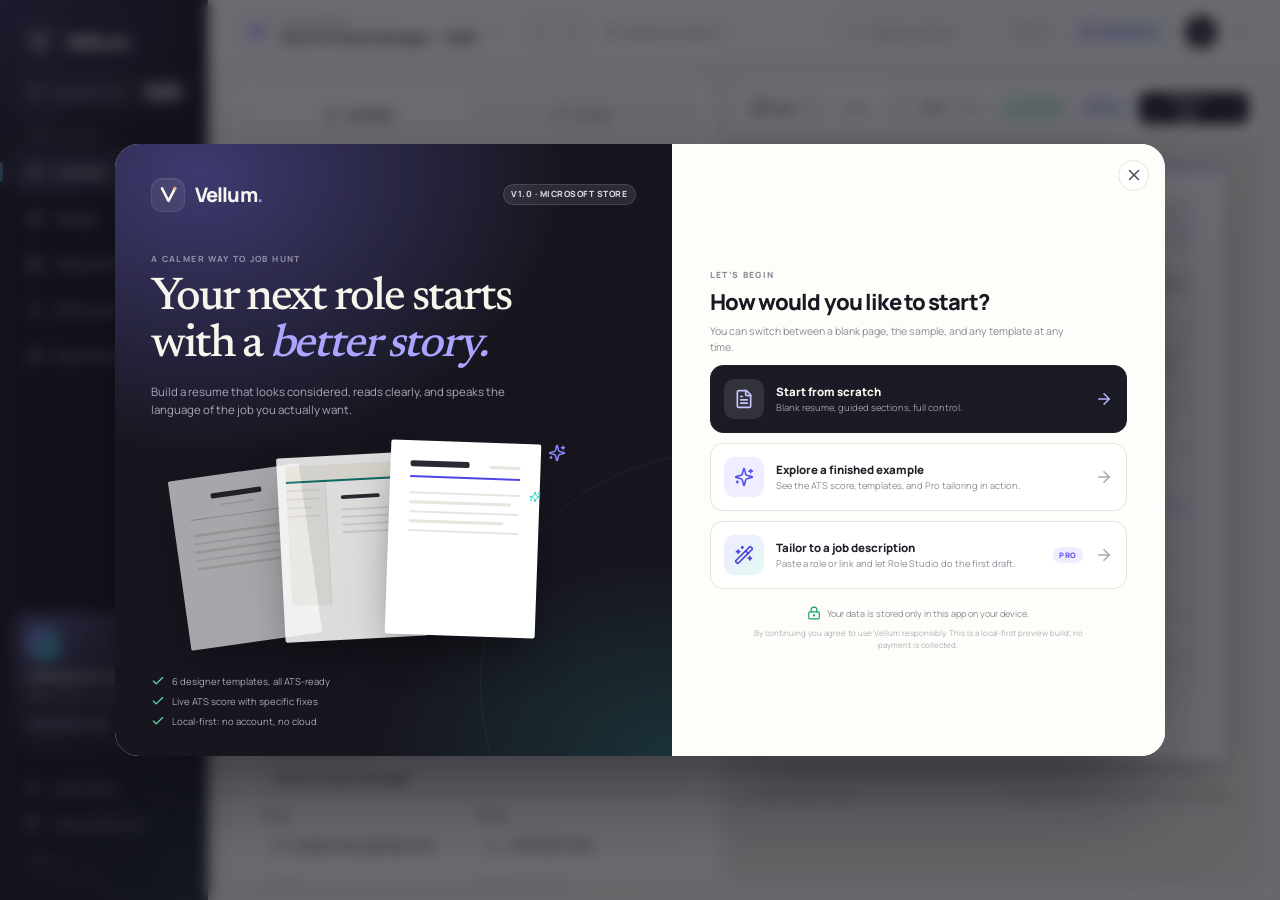
==== commit c377a31b: "Deploy Vellum production build" ====
--- a/index.html
+++ b/index.html
@@ -15,8 +15,8 @@
     <link rel="manifest" href="./manifest.webmanifest" />
     <link rel="apple-touch-icon" href="./icons/icon-192.png" />
     <title>Vellum — Resume Builder</title>
-    <script type="module" crossorigin src="./assets/index-CUiY4lpX.js"></script>
-    <link rel="stylesheet" crossorigin href="./assets/index-xmvclyFJ.css">
+    <script type="module" crossorigin src="./assets/index-D0ImWSfF.js"></script>
+    <link rel="stylesheet" crossorigin href="./assets/index-BCGhw3kZ.css">
   </head>
   <body>
     <div id="root"></div>
--- a/assets/index-BCGhw3kZ.css
+++ b/assets/index-BCGhw3kZ.css
@@ -0,0 +1 @@
+@font-face{font-family:Manrope Variable;font-style:normal;font-display:swap;font-weight:200 800;src:url([data-uri]) format("woff2-variations");unicode-range:U+0460-052F,U+1C80-1C8A,U+20B4,U+2DE0-2DFF,U+A640-A69F,U+FE2E-FE2F}@font-face{font-family:Manrope Variable;font-style:normal;font-display:swap;font-weight:200 800;src:url(./manrope-cyrillic-wght-normal-Dvxsihut.woff2) format("woff2-variations");unicode-range:U+0301,U+0400-045F,U+0490-0491,U+04B0-04B1,U+2116}@font-face{font-family:Manrope Variable;font-style:normal;font-display:swap;font-weight:200 800;src:url(./manrope-greek-wght-normal-DL7QRZyv.woff2) format("woff2-variations");unicode-range:U+0370-0377,U+037A-037F,U+0384-038A,U+038C,U+038E-03A1,U+03A3-03FF}@font-face{font-family:Manrope Variable;font-style:normal;font-display:swap;font-weight:200 800;src:url(./manrope-vietnamese-wght-normal-usUDDRr7.woff2) format("woff2-variations");unicode-range:U+0102-0103,U+0110-0111,U+0128-0129,U+0168-0169,U+01A0-01A1,U+01AF-01B0,U+0300-0301,U+0303-0304,U+0308-0309,U+0323,U+0329,U+1EA0-1EF9,U+20AB}@font-face{font-family:Manrope Variable;font-style:normal;font-display:swap;font-weight:200 800;src:url(./manrope-latin-ext-wght-normal-Ch3YOpNY.woff2) format("woff2-variations");unicode-range:U+0100-02BA,U+02BD-02C5,U+02C7-02CC,U+02CE-02D7,U+02DD-02FF,U+0304,U+0308,U+0329,U+1D00-1DBF,U+1E00-1E9F,U+1EF2-1EFF,U+2020,U+20A0-20AB,U+20AD-20C0,U+2113,U+2C60-2C7F,U+A720-A7FF}@font-face{font-family:Manrope Variable;font-style:normal;font-display:swap;font-weight:200 800;src:url(./manrope-latin-wght-normal-DHIcAJRg.woff2) format("woff2-variations");unicode-range:U+0000-00FF,U+0131,U+0152-0153,U+02BB-02BC,U+02C6,U+02DA,U+02DC,U+0304,U+0308,U+0329,U+2000-206F,U+20AC,U+2122,U+2191,U+2193,U+2212,U+2215,U+FEFF,U+FFFD}@font-face{font-family:Newsreader Variable;font-style:normal;font-display:swap;font-weight:200 800;src:url(./newsreader-vietnamese-wght-normal-Czsa-EzN.woff2) format("woff2-variations");unicode-range:U+0102-0103,U+0110-0111,U+0128-0129,U+0168-0169,U+01A0-01A1,U+01AF-01B0,U+0300-0301,U+0303-0304,U+0308-0309,U+0323,U+0329,U+1EA0-1EF9,U+20AB}@font-face{font-family:Newsreader Variable;font-style:normal;font-display:swap;font-weight:200 800;src:url(./newsreader-latin-ext-wght-normal-C-3rgBeH.woff2) format("woff2-variations");unicode-range:U+0100-02BA,U+02BD-02C5,U+02C7-02CC,U+02CE-02D7,U+02DD-02FF,U+0304,U+0308,U+0329,U+1D00-1DBF,U+1E00-1E9F,U+1EF2-1EFF,U+2020,U+20A0-20AB,U+20AD-20C0,U+2113,U+2C60-2C7F,U+A720-A7FF}@font-face{font-family:Newsreader Variable;font-style:normal;font-display:swap;font-weight:200 800;src:url(./newsreader-latin-wght-normal-CCVVNp6i.woff2) format("woff2-variations");unicode-range:U+0000-00FF,U+0131,U+0152-0153,U+02BB-02BC,U+02C6,U+02DA,U+02DC,U+0304,U+0308,U+0329,U+2000-206F,U+20AC,U+2122,U+2191,U+2193,U+2212,U+2215,U+FEFF,U+FFFD}@font-face{font-family:Inter Variable;font-style:normal;font-display:swap;font-weight:100 900;src:url(./inter-cyrillic-ext-wght-normal-BOeWTOD4.woff2) format("woff2-variations");unicode-range:U+0460-052F,U+1C80-1C8A,U+20B4,U+2DE0-2DFF,U+A640-A69F,U+FE2E-FE2F}@font-face{font-family:Inter Variable;font-style:normal;font-display:swap;font-weight:100 900;src:url(./inter-cyrillic-wght-normal-DqGufNeO.woff2) format("woff2-variations");unicode-range:U+0301,U+0400-045F,U+0490-0491,U+04B0-04B1,U+2116}@font-face{font-family:Inter Variable;font-style:normal;font-display:swap;font-weight:100 900;src:url(./inter-greek-ext-wght-normal-DlzME5K_.woff2) format("woff2-variations");unicode-range:U+1F00-1FFF}@font-face{font-family:Inter Variable;font-style:normal;font-display:swap;font-weight:100 900;src:url(./inter-greek-wght-normal-CkhJZR-_.woff2) format("woff2-variations");unicode-range:U+0370-0377,U+037A-037F,U+0384-038A,U+038C,U+038E-03A1,U+03A3-03FF}@font-face{font-family:Inter Variable;font-style:normal;font-display:swap;font-weight:100 900;src:url(./inter-vietnamese-wght-normal-CBcvBZtf.woff2) format("woff2-variations");unicode-range:U+0102-0103,U+0110-0111,U+0128-0129,U+0168-0169,U+01A0-01A1,U+01AF-01B0,U+0300-0301,U+0303-0304,U+0308-0309,U+0323,U+0329,U+1EA0-1EF9,U+20AB}@font-face{font-family:Inter Variable;font-style:normal;font-display:swap;font-weight:100 900;src:url(./inter-latin-ext-wght-normal-DO1Apj_S.woff2) format("woff2-variations");unicode-range:U+0100-02BA,U+02BD-02C5,U+02C7-02CC,U+02CE-02D7,U+02DD-02FF,U+0304,U+0308,U+0329,U+1D00-1DBF,U+1E00-1E9F,U+1EF2-1EFF,U+2020,U+20A0-20AB,U+20AD-20C0,U+2113,U+2C60-2C7F,U+A720-A7FF}@font-face{font-family:Inter Variable;font-style:normal;font-display:swap;font-weight:100 900;src:url(./inter-latin-wght-normal-Dx4kXJAl.woff2) format("woff2-variations");unicode-range:U+0000-00FF,U+0131,U+0152-0153,U+02BB-02BC,U+02C6,U+02DA,U+02DC,U+0304,U+0308,U+0329,U+2000-206F,U+20AC,U+2122,U+2191,U+2193,U+2212,U+2215,U+FEFF,U+FFFD}@font-face{font-family:DM Sans Variable;font-style:normal;font-display:swap;font-weight:100 1000;src:url(./dm-sans-latin-ext-wght-normal-BOFOeGcA.woff2) format("woff2-variations");unicode-range:U+0100-02BA,U+02BD-02C5,U+02C7-02CC,U+02CE-02D7,U+02DD-02FF,U+0304,U+0308,U+0329,U+1D00-1DBF,U+1E00-1E9F,U+1EF2-1EFF,U+2020,U+20A0-20AB,U+20AD-20C0,U+2113,U+2C60-2C7F,U+A720-A7FF}@font-face{font-family:DM Sans Variable;font-style:normal;font-display:swap;font-weight:100 1000;src:url(./dm-sans-latin-wght-normal-Xz1IZZA0.woff2) format("woff2-variations");unicode-range:U+0000-00FF,U+0131,U+0152-0153,U+02BB-02BC,U+02C6,U+02DA,U+02DC,U+0304,U+0308,U+0329,U+2000-206F,U+20AC,U+2122,U+2191,U+2193,U+2212,U+2215,U+FEFF,U+FFFD}@font-face{font-family:Space Grotesk Variable;font-style:normal;font-display:swap;font-weight:300 700;src:url(./space-grotesk-vietnamese-wght-normal-D0rl6rjA.woff2) format("woff2-variations");unicode-range:U+0102-0103,U+0110-0111,U+0128-0129,U+0168-0169,U+01A0-01A1,U+01AF-01B0,U+0300-0301,U+0303-0304,U+0308-0309,U+0323,U+0329,U+1EA0-1EF9,U+20AB}@font-face{font-family:Space Grotesk Variable;font-style:normal;font-display:swap;font-weight:300 700;src:url(./space-grotesk-latin-ext-wght-normal-D9tNdqV9.woff2) format("woff2-variations");unicode-range:U+0100-02BA,U+02BD-02C5,U+02C7-02CC,U+02CE-02D7,U+02DD-02FF,U+0304,U+0308,U+0329,U+1D00-1DBF,U+1E00-1E9F,U+1EF2-1EFF,U+2020,U+20A0-20AB,U+20AD-20C0,U+2113,U+2C60-2C7F,U+A720-A7FF}@font-face{font-family:Space Grotesk Variable;font-style:normal;font-display:swap;font-weight:300 700;src:url(./space-grotesk-latin-wght-normal-BhU9QXUp.woff2) format("woff2-variations");unicode-range:U+0000-00FF,U+0131,U+0152-0153,U+02BB-02BC,U+02C6,U+02DA,U+02DC,U+0304,U+0308,U+0329,U+2000-206F,U+20AC,U+2122,U+2191,U+2193,U+2212,U+2215,U+FEFF,U+FFFD}@font-face{font-family:"Source Serif 4 Variable";font-style:normal;font-display:swap;font-weight:200 900;src:url(./source-serif-4-cyrillic-ext-wght-normal-DHTKMUil.woff2) format("woff2-variations");unicode-range:U+0460-052F,U+1C80-1C8A,U+20B4,U+2DE0-2DFF,U+A640-A69F,U+FE2E-FE2F}@font-face{font-family:"Source Serif 4 Variable";font-style:normal;font-display:swap;font-weight:200 900;src:url(./source-serif-4-cyrillic-wght-normal-B1g8a0vD.woff2) format("woff2-variations");unicode-range:U+0301,U+0400-045F,U+0490-0491,U+04B0-04B1,U+2116}@font-face{font-family:"Source Serif 4 Variable";font-style:normal;font-display:swap;font-weight:200 900;src:url(./source-serif-4-greek-wght-normal-BpXpdlRW.woff2) format("woff2-variations");unicode-range:U+0370-0377,U+037A-037F,U+0384-038A,U+038C,U+038E-03A1,U+03A3-03FF}@font-face{font-family:"Source Serif 4 Variable";font-style:normal;font-display:swap;font-weight:200 900;src:url(./source-serif-4-vietnamese-wght-normal-BsaNuasd.woff2) format("woff2-variations");unicode-range:U+0102-0103,U+0110-0111,U+0128-0129,U+0168-0169,U+01A0-01A1,U+01AF-01B0,U+0300-0301,U+0303-0304,U+0308-0309,U+0323,U+0329,U+1EA0-1EF9,U+20AB}@font-face{font-family:"Source Serif 4 Variable";font-style:normal;font-display:swap;font-weight:200 900;src:url(./source-serif-4-latin-ext-wght-normal-BVZ5su8S.woff2) format("woff2-variations");unicode-range:U+0100-02BA,U+02BD-02C5,U+02C7-02CC,U+02CE-02D7,U+02DD-02FF,U+0304,U+0308,U+0329,U+1D00-1DBF,U+1E00-1E9F,U+1EF2-1EFF,U+2020,U+20A0-20AB,U+20AD-20C4,U+2113,U+2C60-2C7F,U+A720-A7FF}@font-face{font-family:"Source Serif 4 Variable";font-style:normal;font-display:swap;font-weight:200 900;src:url(./source-serif-4-latin-wght-normal-DMe4EKeb.woff2) format("woff2-variations");unicode-range:U+0000-00FF,U+0131,U+0152-0153,U+02BB-02BC,U+02C6,U+02DA,U+02DC,U+0304,U+0308,U+0329,U+2000-206F,U+20AC,U+2122,U+2191,U+2193,U+2212,U+2215,U+FEFF,U+FFFD}:root{--bg: #f3f1eb;--bg-deep: #ece9e1;--surface: #fffdfa;--surface-raised: #ffffff;--surface-soft: #f8f6f1;--field-bg: #fbfaf7;--ink: #191923;--ink-2: #4d4c58;--muted: #8b8994;--muted-2: #a5a2ac;--line: #e7e3da;--line-strong: #d9d4c9;--brand: #5a55e8;--brand-deep: #423dc4;--brand-soft: #efedff;--teal: #0f9d8c;--teal-soft: #e6f7f4;--success: #0e9f6e;--success-soft: #e8f8f1;--warn: #c2760b;--warn-soft: #fff6e7;--danger: #d33a3a;--danger-soft: #fff0f0;--rail: #15151e;--rail-2: #1e1e2a;--rail-text: #f6f4ee;--rail-muted: #9695a6;--primary: #191923;--on-primary: #fbfaf6;--shadow-sm: 0 1px 2px rgba(25, 25, 35, .05), 0 2px 8px rgba(25, 25, 35, .04);--shadow-md: 0 12px 30px -10px rgba(25, 25, 35, .16), 0 4px 12px rgba(25, 25, 35, .05);--shadow-lg: 0 30px 80px -20px rgba(16, 16, 25, .36), 0 12px 30px rgba(16, 16, 25, .1);--radius: 16px;--font-sans: "Manrope Variable", "Segoe UI Variable", "Segoe UI", system-ui, -apple-system, sans-serif;--font-serif: "Newsreader Variable", "Iowan Old Style", Georgia, serif;color-scheme:light}:root[data-theme=dark]{--bg: #101016;--bg-deep: #0b0b10;--surface: #181820;--surface-raised: #1d1d27;--surface-soft: #20202b;--field-bg: #15151d;--ink: #f3f0e9;--ink-2: #bab7c3;--muted: #8b8998;--muted-2: #696777;--line: #2a2a36;--line-strong: #373745;--brand: #8d88ff;--brand-deep: #a8a4ff;--brand-soft: #26234a;--teal: #36cbb9;--teal-soft: #143b38;--success: #43cf97;--success-soft: #14352a;--warn: #f0ae45;--warn-soft: #3b2b11;--danger: #ff7373;--danger-soft: #3d1c1c;--rail: #0c0c11;--rail-2: #14141c;--primary: #f4f1e9;--on-primary: #15151e;--shadow-sm: 0 1px 2px rgba(0, 0, 0, .3);--shadow-md: 0 12px 30px -10px rgba(0, 0, 0, .55);--shadow-lg: 0 30px 80px -20px rgba(0, 0, 0, .7);color-scheme:dark}*{box-sizing:border-box}html,body,#root{height:100%}body{margin:0;overflow:hidden;background:var(--bg);color:var(--ink);font-family:var(--font-sans);font-size:14px;-webkit-font-smoothing:antialiased;text-rendering:optimizeLegibility}button,input,textarea,select{font:inherit;color:inherit}button{cursor:pointer}button:disabled{cursor:not-allowed}h1,h2,h3,h4,p{margin:0}a{color:inherit}::selection{background:#c9c5ff;color:#171725}:focus-visible{outline:2px solid var(--brand);outline-offset:2px}.visually-hidden{position:absolute!important;width:1px;height:1px;padding:0;margin:-1px;overflow:hidden;clip:rect(0,0,0,0);white-space:nowrap;border:0}*{scrollbar-width:thin;scrollbar-color:var(--line-strong) transparent}*::-webkit-scrollbar{width:9px;height:9px}*::-webkit-scrollbar-track{background:transparent}*::-webkit-scrollbar-thumb{background:var(--line-strong);border-radius:999px;border:2px solid transparent;background-clip:content-box}.app-shell{display:flex;height:100dvh;min-height:0;background:radial-gradient(1100px 700px at 80% -10%,rgba(90,85,232,.06),transparent 60%),var(--bg)}.app-main{flex:1;min-width:0;display:flex;flex-direction:column;height:100%}.app-rail{width:226px;flex:0 0 226px;background:radial-gradient(340px 280px at 20% 8%,rgba(130,121,255,.15),transparent 70%),var(--rail);color:var(--rail-text);display:flex;flex-direction:column;padding:22px 14px 16px;border-right:1px solid rgba(255,255,255,.04);z-index:30}.rail-brand{appearance:none;background:transparent;border:0;padding:2px 8px 24px;text-align:left;display:flex}.logo{display:inline-flex;align-items:center;gap:10px;color:var(--rail-text)}.logo-mark{width:34px;height:34px;display:grid;place-items:center;border-radius:11px;background:#ffffff12;color:#f8f6ef;border:1px solid rgba(255,255,255,.08);--logo-dot: #f2b37c;box-shadow:inset 0 1px #ffffff14}.logo-mark svg{width:23px;height:23px}.logo-word{font-size:20px;font-weight:800;letter-spacing:-.045em}.logo-dot{color:#8d88ff}.rail-section{display:flex;flex-direction:column;gap:8px}.rail-label{font-size:9.5px;font-weight:800;letter-spacing:.16em;text-transform:uppercase;color:#6f6e80;padding:0 12px}.rail-nav{display:flex;flex-direction:column;gap:4px}.rail-item{appearance:none;border:0;background:transparent;color:#a9a7b6;display:flex;align-items:center;gap:11px;min-height:42px;padding:0 12px;border-radius:11px;font-size:13px;font-weight:650;text-align:left;position:relative;transition:background .15s ease,color .15s ease,transform .15s ease}.rail-item svg{flex:0 0 auto;opacity:.85}.rail-item:hover{background:#ffffff0e;color:#f2f0ea}.rail-item.is-active{background:#ffffff17;color:#fffdf7;box-shadow:inset 0 1px #ffffff0f}.rail-item.is-active:before{content:"";position:absolute;left:-14px;top:11px;bottom:11px;width:3px;border-radius:0 4px 4px 0;background:linear-gradient(#a29dff,#2dd4bf)}.rail-score{margin-left:auto;font-size:9.5px;font-weight:800;min-width:24px;height:19px;display:grid;place-items:center;border-radius:999px;background:#ffffff14;color:#c4c2ce}.rail-score.good{color:#4fe0a8;background:#43cf971f}.rail-score.ok{color:#b3aeff}.rail-score.warn{color:#f6b75e;background:#f6b75e1a}.rail-pro-tag{margin-left:auto;font-size:8px;letter-spacing:.08em;font-weight:800;text-transform:uppercase;color:#b9b5ff;background:#8d88ff24;border:1px solid rgba(141,136,255,.2);padding:2px 6px;border-radius:999px}.rail-pro-tag.is-unlocked{color:#5ce3b1;background:#5ce3b11a;border-color:#5ce3b12e}.rail-spacer{flex:1}.rail-upgrade{appearance:none;border:1px solid rgba(255,255,255,.1);text-align:left;color:#f6f3ea;background:radial-gradient(120% 130% at 15% 0%,rgba(141,136,255,.38),transparent 55%),linear-gradient(155deg,#ffffff17,#ffffff08);border-radius:16px;padding:15px 14px;display:flex;flex-direction:column;gap:6px;margin:12px 0 14px;position:relative;overflow:hidden;transition:transform .16s ease,border-color .16s ease}.rail-upgrade:hover{transform:translateY(-1px);border-color:#8d88ff66}.rail-upgrade-spark{width:30px;height:30px;border-radius:9px;display:grid;place-items:center;background:linear-gradient(135deg,#8d88ff,#2dd4bf);color:#111120;margin-bottom:3px}.rail-upgrade strong{font-size:12.5px;font-weight:800;letter-spacing:-.01em}.rail-upgrade>span:not(.rail-upgrade-spark):not(.rail-upgrade-cta){font-size:10.5px;line-height:1.45;color:#a9a7b8}.rail-upgrade-cta{margin-top:5px;font-size:10.5px;font-weight:800;color:#c7c4ff}.rail-pro-active{display:flex;align-items:center;gap:9px;border:1px solid rgba(67,207,151,.18);background:#43cf9712;color:#e9f8f2;border-radius:13px;padding:10px 11px;margin:10px 0 14px;text-align:left}.rail-pro-active-icon{width:28px;height:28px;border-radius:8px;background:#43cf9726;color:#5ce3b1;display:grid;place-items:center}.rail-pro-active strong{display:block;font-size:11.5px}.rail-pro-active small{display:block;font-size:9.5px;color:#8dbba9;margin-top:1px}.rail-bottom{display:flex;flex-direction:column;gap:2px;border-top:1px solid rgba(255,255,255,.07);padding-top:10px}.rail-utility{appearance:none;border:0;background:transparent;color:#9795a5;display:flex;align-items:center;gap:10px;padding:8px 11px;border-radius:9px;font-size:11.5px;font-weight:600;text-align:left}.rail-utility:hover{color:#e9e6ee;background:#ffffff0a}.rail-footer{display:flex;flex-direction:column;padding:12px 11px 2px;gap:2px}.rail-version{font-size:9.5px;color:#5f5e70;font-weight:700}.rail-made{font-size:9px;color:#4b4a5a}.topbar{min-height:70px;flex:0 0 70px;display:flex;align-items:center;justify-content:space-between;gap:16px;padding:0 22px 0 24px;border-bottom:1px solid var(--line);background:color-mix(in srgb,var(--surface) 76%,transparent);backdrop-filter:blur(16px);z-index:20}.topbar-left{display:flex;align-items:center;gap:14px;min-width:0}.mobile-logo{display:none}.resume-switcher{appearance:none;border:1px solid transparent;background:transparent;display:flex;align-items:center;gap:10px;padding:6px 9px;border-radius:11px;text-align:left;min-width:0;color:var(--ink);transition:background .15s ease,border-color .15s ease}.resume-switcher:hover{background:var(--surface-soft);border-color:var(--line)}.resume-switcher-icon{width:30px;height:30px;border-radius:8px;display:grid;place-items:center;background:var(--brand-soft);color:var(--brand);flex:0 0 auto}.resume-switcher-copy{display:flex;flex-direction:column;min-width:0}.resume-switcher-label{font-size:8.5px;font-weight:800;letter-spacing:.13em;text-transform:uppercase;color:var(--muted)}.resume-switcher-copy strong{font-size:12.5px;font-weight:750;letter-spacing:-.01em;white-space:nowrap;overflow:hidden;text-overflow:ellipsis;max-width:280px}.resume-switcher>svg{color:var(--muted);flex:0 0 auto}.save-state{display:flex;align-items:center;gap:6px;font-size:10.5px;color:var(--muted);font-weight:600;white-space:nowrap;padding-left:4px}.save-dot{width:6px;height:6px;border-radius:999px;background:var(--success)}.save-saving .save-dot{background:var(--warn);animation:pulse 1s ease-in-out infinite}.save-error{color:var(--danger)}.save-error .save-dot{background:var(--danger)}@keyframes pulse{0%,to{opacity:1}50%{opacity:.35}}.topbar-actions{display:flex;align-items:center;gap:8px;flex:0 0 auto}.install-btn{color:var(--ink-2)}.topbar-upgrade{appearance:none;border:1px solid #d9d5ff;background:linear-gradient(120deg,#f0eeff,#e8faf6);color:#423dc4;font-size:11.5px;font-weight:800;padding:8px 13px;border-radius:999px;display:inline-flex;align-items:center;gap:6px;transition:transform .15s ease,box-shadow .15s ease}.topbar-upgrade:hover{transform:translateY(-1px);box-shadow:0 5px 14px -5px #5a55e866}:root[data-theme=dark] .topbar-upgrade{border-color:#3b3767;background:#242149;color:#c9c5ff}.topbar-pro-badge{gap:4px}.avatar-btn{width:34px;height:34px;border-radius:999px;border:1px solid var(--line);background:var(--ink);color:var(--on-primary);font-size:11px;font-weight:800;letter-spacing:.02em;display:grid;place-items:center;margin-left:3px}.menu-wrap{position:relative}.icon-btn{width:32px;height:32px;border:1px solid transparent;background:transparent;color:var(--ink-2);border-radius:9px;display:inline-grid;place-items:center;transition:background .14s ease,color .14s ease,border-color .14s ease;flex:0 0 auto}.icon-btn:hover{background:var(--surface-soft);border-color:var(--line);color:var(--ink)}.icon-btn.is-active{background:var(--brand-soft);color:var(--brand)}.icon-btn:disabled{opacity:.3}.icon-btn.danger-hover:hover{background:var(--danger-soft);border-color:transparent;color:var(--danger)}.dropdown-menu{position:absolute;right:0;top:calc(100% + 9px);width:246px;background:var(--surface-raised);border:1px solid var(--line);border-radius:14px;box-shadow:var(--shadow-md);padding:6px;z-index:80;animation:menu-in .14s ease both}@keyframes menu-in{0%{opacity:0;transform:translateY(-4px) scale(.98)}to{opacity:1;transform:none}}.dropdown-head{padding:8px 10px 10px;display:flex;flex-direction:column;gap:2px;border-bottom:1px solid var(--line);margin-bottom:5px}.dropdown-head strong{font-size:11.5px;font-weight:700;overflow:hidden;text-overflow:ellipsis;white-space:nowrap}.dropdown-menu button{width:100%;appearance:none;border:0;background:transparent;display:flex;align-items:center;gap:9px;padding:8px 9px;border-radius:8px;font-size:11.5px;font-weight:600;color:var(--ink-2);text-align:left}.dropdown-menu button:hover{background:var(--surface-soft);color:var(--ink)}.dropdown-menu button.danger{color:var(--danger)}.dropdown-menu button.danger:hover{background:var(--danger-soft)}.dropdown-sep{height:1px;background:var(--line);margin:5px 4px}.mobile-view-switch{display:none}.workspace{flex:1;min-height:0;display:grid;grid-template-columns:minmax(410px,470px) minmax(0,1fr);gap:16px;padding:16px 20px 20px}.editor-panel,.preview-panel{min-height:0;border-radius:18px;border:1px solid var(--line);background:var(--surface);box-shadow:var(--shadow-sm);overflow:hidden}.editor-panel{display:flex;flex-direction:column}.editor-top{flex:0 0 auto;padding:15px 18px 0;border-bottom:1px solid var(--line);background:var(--surface);z-index:2}.editor-top-row{display:flex;justify-content:space-between;align-items:flex-end;gap:16px;padding-bottom:12px}.eyebrow{font-size:8.5px;font-weight:800;letter-spacing:.16em;text-transform:uppercase;color:var(--muted);display:inline-flex;align-items:center;gap:5px}.eyebrow.light{color:#8d8ba0}.editor-resume-name{display:block;font-size:13px;font-weight:750;letter-spacing:-.015em;margin-top:3px;max-width:220px;overflow:hidden;text-overflow:ellipsis;white-space:nowrap}.completion{width:128px;flex:0 0 auto}.completion-label{display:flex;justify-content:space-between;font-size:9px;font-weight:700;color:var(--muted);margin-bottom:5px}.completion-label strong{color:var(--ink);font-size:9.5px}.completion-track{height:5px;border-radius:999px;background:var(--line);overflow:hidden}.completion-track>div{height:100%;border-radius:inherit;background:linear-gradient(90deg,var(--brand),var(--teal));transition:width .4s cubic-bezier(.22,1,.36,1)}.editor-tabs{display:flex;gap:2px;overflow-x:auto;scrollbar-width:none;margin:0 -4px;padding:0 4px}.editor-tabs::-webkit-scrollbar{display:none}.editor-tab{appearance:none;border:0;background:transparent;color:var(--muted);display:flex;align-items:center;gap:6px;padding:9px 10px 11px;font-size:10.5px;font-weight:700;white-space:nowrap;border-bottom:2px solid transparent;margin-bottom:-1px;transition:color .15s ease}.editor-tab svg{opacity:.72}.editor-tab:hover{color:var(--ink-2)}.editor-tab.is-active{color:var(--brand);border-color:var(--brand)}.editor-tab.is-active svg{opacity:1}.editor-scroll{flex:1;overflow-y:auto;overflow-x:hidden;background:var(--surface)}.editor-body{padding:20px 20px 54px;animation:fade-up .22s ease both}@keyframes fade-up{0%{opacity:0;transform:translateY(4px)}to{opacity:1;transform:none}}.editor-intro{display:flex;align-items:flex-start;justify-content:space-between;gap:14px;margin-bottom:16px}.editor-intro h2{font-size:16px;font-weight:800;letter-spacing:-.03em;line-height:1.25}.editor-intro p{font-size:11px;color:var(--muted);line-height:1.5;margin-top:4px;max-width:310px}.editor-intro>.btn{flex:0 0 auto;margin-top:2px}.form-card{background:var(--surface-soft);border:1px solid var(--line);border-radius:13px;padding:15px;margin-bottom:12px;transition:border-color .16s ease,box-shadow .16s ease}.form-card.is-focused{border-color:color-mix(in srgb,var(--brand) 40%,var(--line));box-shadow:0 0 0 3px color-mix(in srgb,var(--brand) 7%,transparent)}.form-card-head{display:flex;justify-content:space-between;align-items:center;gap:10px;margin-bottom:11px}.form-card-title{font-size:11.5px;font-weight:800;letter-spacing:-.01em}.form-card-note{font-size:9.5px;color:var(--muted);font-weight:550;margin-left:6px}.form-card-foot{display:flex;align-items:center;justify-content:space-between;gap:12px;margin-top:10px}.word-counter{font-size:9.5px;font-weight:700;color:var(--muted);background:var(--surface);border:1px solid var(--line);padding:2px 7px;border-radius:999px}.word-counter.is-over{color:var(--danger);border-color:color-mix(in srgb,var(--danger) 25%,var(--line))}.field-grid{display:grid;grid-template-columns:1fr 1fr;gap:11px}.field{display:flex;flex-direction:column;gap:5px;min-width:0}.field.span-2{grid-column:span 2}.field-label{font-size:9.5px;font-weight:750;letter-spacing:.02em;color:var(--ink-2)}.field-hint{font-size:9.5px;color:var(--muted);line-height:1.45}.field-error{font-size:9.5px;color:var(--danger);font-weight:650}.text-input{width:100%;height:38px;border:1px solid var(--line-strong);background:var(--field-bg);color:var(--ink);border-radius:9px;padding:0 11px;font-size:12px;font-weight:550;transition:border-color .15s ease,box-shadow .15s ease,background .15s ease}.text-input::placeholder{color:var(--muted-2);font-weight:450}.text-input:hover{border-color:color-mix(in srgb,var(--line-strong) 60%,var(--muted))}.text-input:focus{outline:none;border-color:var(--brand);background:var(--surface-raised);box-shadow:0 0 0 3px color-mix(in srgb,var(--brand) 11%,transparent)}.text-input:disabled{opacity:.6;cursor:not-allowed}.text-area{height:auto;min-height:74px;padding:10px 11px;line-height:1.55;resize:vertical;field-sizing:content;max-height:420px}.input-with-icon{position:relative;display:flex;align-items:center}.input-with-icon>svg{position:absolute;left:10px;color:var(--muted);pointer-events:none;z-index:1}.input-with-icon .text-input{padding-left:31px}.inline-fields{display:flex;align-items:center;gap:6px}.inline-fields span{color:var(--muted);font-size:10px}.inline-fields .text-input{min-width:0}.toggle-row{display:flex;align-items:center;justify-content:space-between;gap:16px;padding:9px 0 2px}.toggle-row.is-disabled{opacity:.55}.toggle-label{display:block;font-size:10.5px;font-weight:700;color:var(--ink-2);cursor:pointer}.toggle-desc{font-size:9.5px;color:var(--muted);line-height:1.45;margin-top:2px;max-width:330px}.toggle{flex:0 0 auto;width:35px;height:21px;border-radius:999px;border:0;background:var(--line-strong);padding:2px;transition:background .16s ease}.toggle.is-on{background:var(--brand)}.toggle-knob{width:17px;height:17px;border-radius:999px;display:grid;place-items:center;background:#fff;color:var(--brand);box-shadow:0 1px 3px #00000038;transition:transform .18s cubic-bezier(.22,1,.36,1)}.toggle.is-on .toggle-knob{transform:translate(14px)}.btn{appearance:none;border:1px solid transparent;display:inline-flex;align-items:center;justify-content:center;gap:7px;border-radius:9px;font-weight:750;letter-spacing:-.005em;white-space:nowrap;transition:background .15s ease,color .15s ease,border-color .15s ease,transform .12s ease,box-shadow .15s ease}.btn:active:not(:disabled){transform:translateY(1px)}.btn:disabled{opacity:.45}.btn-sm{height:32px;padding:0 11px;font-size:10.5px}.btn-md{height:37px;padding:0 14px;font-size:11.5px}.btn-lg{height:45px;padding:0 19px;font-size:12.5px;border-radius:11px}.btn-primary{background:var(--primary);color:var(--on-primary);border-color:var(--primary);box-shadow:0 1px 2px #0000001f}.btn-primary:hover{background:#2a2a38}:root[data-theme=dark] .btn-primary:hover{background:#fff}.btn-secondary{background:var(--surface-raised);color:var(--ink-2);border-color:var(--line-strong)}.btn-secondary:hover{border-color:var(--muted);color:var(--ink);background:var(--surface)}.btn-ghost{background:transparent;color:var(--ink-2)}.btn-ghost:hover{background:var(--surface-soft);color:var(--ink)}.btn-accent{background:var(--brand);color:#fff;border-color:var(--brand)}.btn-accent:hover{background:var(--brand-deep)}.btn-danger{background:var(--danger);color:#fff;border-color:var(--danger)}.btn-pro{background:linear-gradient(115deg,#5751e9,#6b5ff1 48%,#10a394);color:#fff;border-color:transparent;box-shadow:0 8px 20px -9px #5a55e8b3}.btn-pro:hover{filter:brightness(1.06);box-shadow:0 10px 24px -8px #5a55e8cc}.badge{display:inline-flex;align-items:center;gap:4px;font-size:8.5px;line-height:1;font-weight:800;letter-spacing:.06em;text-transform:uppercase;padding:5px 7px;border-radius:999px;white-space:nowrap;border:1px solid transparent}.badge-neutral{background:var(--surface-raised);border-color:var(--line);color:var(--muted)}.badge-accent{background:var(--brand-soft);color:var(--brand)}.badge-success{background:var(--success-soft);color:var(--success)}.badge-warn{background:var(--warn-soft);color:var(--warn)}.badge-danger{background:var(--danger-soft);color:var(--danger)}.badge-dark{background:#ffffff17;border-color:#ffffff1f;color:#d9d6e3}.muted{color:var(--muted)}.small{font-size:10px}.sparkle-link{appearance:none;border:0;background:transparent;color:var(--brand);display:inline-flex;align-items:center;gap:5px;font-size:10px;font-weight:800;padding:3px 0;white-space:nowrap}.sparkle-link:hover{color:var(--brand-deep);text-decoration:underline;text-underline-offset:2px}.text-link{appearance:none;border:0;background:transparent;padding:0;color:var(--brand);font-weight:750;font-size:10.5px;display:inline-flex;align-items:center;gap:4px}.text-link:hover{text-decoration:underline}.entries{display:flex;flex-direction:column;gap:9px}.entry-card{border:1px solid var(--line);border-radius:13px;background:var(--surface-soft);overflow:hidden;transition:border-color .15s ease,box-shadow .15s ease}.entry-card.is-open{border-color:color-mix(in srgb,var(--line-strong) 60%,var(--line));box-shadow:var(--shadow-sm)}.entry-card-head{display:flex;align-items:center;gap:4px;padding:5px 7px 5px 5px}.entry-toggle{appearance:none;border:0;background:transparent;flex:1;min-width:0;display:flex;align-items:center;gap:10px;padding:8px 7px;text-align:left;border-radius:8px}.entry-toggle.static{cursor:default}.entry-toggle:hover:not(.static){background:#ffffff80}:root[data-theme=dark] .entry-toggle:hover:not(.static){background:#ffffff08}.entry-index{flex:0 0 auto;width:25px;height:25px;border-radius:7px;display:grid;place-items:center;font-size:9px;font-weight:800;color:var(--muted);background:var(--surface-raised);border:1px solid var(--line)}.entry-index.project-index{color:var(--brand);background:var(--brand-soft);border-color:transparent}.entry-summary{display:flex;flex-direction:column;min-width:0;flex:1;gap:1px}.entry-summary strong{font-size:11.5px;font-weight:750;white-space:nowrap;overflow:hidden;text-overflow:ellipsis}.entry-summary span{font-size:9.5px;color:var(--muted);white-space:nowrap;overflow:hidden;text-overflow:ellipsis;max-width:260px}.entry-toggle>svg{color:var(--muted);flex:0 0 auto}.entry-actions{display:flex;align-items:center;flex:0 0 auto}.entry-actions .icon-btn{width:26px;height:26px}.entry-card-body{padding:13px 14px 15px;border-top:1px solid var(--line);margin-top:3px;animation:fade-up .18s ease both}.bullets-editor{margin-top:13px;border-top:1px solid var(--line);padding-top:13px}.bullets-head{display:flex;align-items:flex-start;justify-content:space-between;gap:10px;margin-bottom:9px}.bullets-head>div{display:flex;flex-direction:column}.bullet-row{display:flex;align-items:flex-start;gap:5px;margin-bottom:6px}.bullet-grip{color:var(--muted-2);margin-top:11px;flex:0 0 auto}.bullet-row .text-area{min-height:56px;font-size:11.5px}.bullet-remove{margin-top:7px;width:27px;height:27px}.bullet-remove:hover{background:var(--danger-soft);color:var(--danger);border-color:transparent}.add-row{appearance:none;border:0;background:transparent;color:var(--brand);font-size:10px;font-weight:800;display:inline-flex;align-items:center;gap:5px;padding:5px 0}.add-row:hover{text-decoration:underline}.dashed-add{width:100%;margin-top:10px;appearance:none;border:1px dashed var(--line-strong);background:transparent;color:var(--muted);border-radius:11px;min-height:40px;display:flex;align-items:center;justify-content:center;gap:6px;font-size:10.5px;font-weight:700;transition:color .15s ease,border-color .15s ease,background .15s ease}.dashed-add:hover{color:var(--brand);border-color:color-mix(in srgb,var(--brand) 45%,var(--line-strong));background:color-mix(in srgb,var(--brand) 3%,transparent)}.empty-inline{display:flex;gap:12px;align-items:flex-start;padding:18px;border:1px dashed var(--line-strong);border-radius:13px;color:var(--muted);margin-bottom:4px}.empty-inline>svg{color:var(--brand);opacity:.7;flex:0 0 auto}.empty-inline strong{display:block;font-size:11.5px;color:var(--ink-2);margin-bottom:2px}.empty-inline p{font-size:10px;line-height:1.45}.skill-input-wrap{border:1px solid var(--line-strong);background:var(--field-bg);border-radius:10px;padding:7px;min-height:62px;cursor:text;transition:border-color .15s ease,box-shadow .15s ease}.skill-input-wrap:focus-within{border-color:var(--brand);box-shadow:0 0 0 3px color-mix(in srgb,var(--brand) 10%,transparent);background:var(--surface-raised)}.skill-list{display:flex;flex-wrap:wrap;gap:5px;align-items:center}.skill-chip{display:inline-flex;align-items:center;gap:4px;background:var(--brand-soft);color:var(--brand-deep);border-radius:7px;padding:4px 7px;font-size:10px;font-weight:700;line-height:1.2}.skill-chip button{appearance:none;border:0;background:transparent;color:currentColor;padding:0;display:grid;place-items:center;opacity:.6}.skill-chip button:hover{opacity:1}.skill-entry{flex:1;min-width:130px;border:0;background:transparent;outline:none;font-size:11.5px;padding:4px;color:var(--ink)}.skill-entry::placeholder{color:var(--muted-2)}.suggestion-chips{display:flex;flex-wrap:wrap;gap:6px}.suggestion-chip{appearance:none;border:1px dashed var(--line-strong);background:var(--surface-raised);color:var(--ink-2);border-radius:999px;padding:5px 9px;font-size:9.5px;font-weight:650;display:inline-flex;align-items:center;gap:4px;transition:all .14s ease}.suggestion-chip svg{color:var(--brand)}.suggestion-chip:hover{border-color:var(--brand);color:var(--brand);background:var(--brand-soft)}.upgrade-strip{width:100%;margin-top:13px;border:1px solid #dedaff;background:linear-gradient(120deg,#f4f2ff,#eefbf8);border-radius:11px;padding:10px;display:flex;align-items:center;gap:10px;text-align:left}:root[data-theme=dark] .upgrade-strip{border-color:#373260;background:linear-gradient(120deg,#201d3d,#142e2b)}.upgrade-strip-icon{width:30px;height:30px;border-radius:8px;display:grid;place-items:center;color:#fff;background:linear-gradient(135deg,#5a55e8,#0f9d8c);flex:0 0 auto}.upgrade-strip>span:nth-child(2){flex:1;min-width:0}.upgrade-strip strong{display:block;font-size:10.5px;color:var(--ink)}.upgrade-strip small{display:block;font-size:9px;color:var(--muted);line-height:1.4;margin-top:1px}.upgrade-strip-cta{color:var(--brand);font-size:9.5px;font-weight:800;white-space:nowrap}.cert-row{display:flex;align-items:flex-start;gap:7px;border:1px solid var(--line);background:var(--surface-soft);border-radius:12px;padding:11px}.cert-fields{flex:1;display:flex;flex-direction:column;gap:7px}.cert-meta-fields{display:flex;gap:7px}.cert-meta-fields .year-input{width:88px;flex:0 0 88px}.pro-pill{display:inline-flex;align-items:center;gap:3px;padding:2px 6px;border-radius:999px;background:linear-gradient(120deg,#5a55e8,#0f9d8c);color:#fff;font-size:8px;font-weight:800;text-transform:uppercase;letter-spacing:.06em;border:0}.preview-panel{display:flex;flex-direction:column;background:#eae7e0}:root[data-theme=dark] .preview-panel{background:#0f0f14}.preview-toolbar{min-height:58px;flex:0 0 58px;padding:0 12px 0 17px;display:flex;align-items:center;justify-content:space-between;gap:14px;border-bottom:1px solid var(--line);background:var(--surface);z-index:3}.preview-toolbar-left,.preview-toolbar-right{display:flex;align-items:center;gap:8px;min-width:0}.preview-label{display:inline-flex;align-items:center;gap:6px;font-size:9px;font-weight:800;letter-spacing:.11em;text-transform:uppercase;color:var(--muted);white-space:nowrap}.live-dot{width:6px;height:6px;border-radius:999px;background:var(--success);box-shadow:0 0 0 3px color-mix(in srgb,var(--success) 14%,transparent)}.template-trigger{appearance:none;border:1px solid var(--line);background:var(--surface-soft);border-radius:8px;height:29px;padding:0 8px;display:inline-flex;align-items:center;gap:5px;font-size:10px;font-weight:750;color:var(--ink-2)}.template-trigger:hover{border-color:var(--line-strong);color:var(--ink)}.page-indicator{font-size:9px;font-weight:700;color:var(--muted);border:1px solid var(--line);border-radius:999px;padding:4px 8px;white-space:nowrap}.page-indicator.is-multi{color:var(--warn);border-color:color-mix(in srgb,var(--warn) 30%,var(--line));background:var(--warn-soft)}.zoom-controls{display:flex;align-items:center;border:1px solid var(--line);border-radius:8px;background:var(--surface-soft);overflow:hidden}.zoom-controls .icon-btn{width:26px;height:27px;border-radius:0}.zoom-value{appearance:none;border:0;background:transparent;border-left:1px solid var(--line);border-right:1px solid var(--line);height:27px;min-width:44px;font-size:9.5px;font-weight:700;color:var(--ink-2)}.zoom-value:hover{background:var(--surface-raised)}.ats-chip{appearance:none;border:1px solid var(--line);background:var(--surface-soft);border-radius:8px;height:30px;display:inline-flex;align-items:center;gap:5px;padding:0 9px;font-size:9.5px;font-weight:700;color:var(--muted);transition:border-color .15s ease,background .15s ease}.ats-chip:hover{background:var(--surface-raised);border-color:var(--line-strong)}.ats-chip strong{font-size:11px;font-weight:850}.ats-chip.tone-good{color:var(--success);border-color:color-mix(in srgb,var(--success) 22%,var(--line));background:var(--success-soft)}.ats-chip.tone-ok{color:var(--brand);border-color:color-mix(in srgb,var(--brand) 20%,var(--line));background:var(--brand-soft)}.ats-chip.tone-warn{color:var(--warn);border-color:color-mix(in srgb,var(--warn) 25%,var(--line));background:var(--warn-soft)}.ats-chip.tone-bad{color:var(--danger);border-color:color-mix(in srgb,var(--danger) 25%,var(--line));background:var(--danger-soft)}.pro-preview-btn{appearance:none;border:1px solid #d9d5ff;background:linear-gradient(120deg,#efedff,#e9faf6);color:#423dc4;height:29px;border-radius:8px;padding:0 9px;display:inline-flex;align-items:center;gap:4px;font-size:9.5px;font-weight:800}:root[data-theme=dark] .pro-preview-btn{border-color:#3b3767;background:#242149;color:#c9c5ff}.export-btn{appearance:none;border:1px solid var(--primary);background:var(--primary);color:var(--on-primary);height:31px;border-radius:8px;padding:0 12px;display:inline-flex;align-items:center;gap:6px;font-size:10px;font-weight:750}.export-btn:hover{filter:brightness(1.12)}.preview-scroll{flex:1;overflow:auto;background-color:#e9e6df;background-image:radial-gradient(rgba(73,70,62,.14) .8px,transparent .8px);background-size:18px 18px;scroll-behavior:smooth}:root[data-theme=dark] .preview-scroll{background-color:#111116;background-image:radial-gradient(rgba(255,255,255,.07) .8px,transparent .8px)}.paper-stage{min-height:100%;padding:30px 30px 24px;display:flex;flex-direction:column;align-items:center;justify-content:flex-start}.paper-zoom-wrap{zoom:var(--preview-zoom, .75);box-shadow:0 24px 55px -16px #231f1859,0 6px 18px #231f181f;border-radius:2px;background:#fff;flex:0 0 auto}.preview-hint{margin-top:28px;display:flex;gap:16px;align-items:center;justify-content:space-between;font-size:9px;font-weight:650;color:#8a857a;max-width:780px;width:100%}:root[data-theme=dark] .preview-hint{color:#646270}.paper{width:816px;min-height:1056px;position:relative;background:#fff;color:#26252d;font-family:var(--font-sans);font-size:10.6px;line-height:1.52;padding:52px 58px 54px;overflow:hidden;box-sizing:border-box;text-rendering:optimizeLegibility}.paper h1,.paper h2,.paper h3,.paper p,.paper ul{margin:0}.paper a{color:inherit;text-decoration:none}.r-section{margin-top:18px}.r-section-heading{display:flex;align-items:center;gap:10px;margin-bottom:8px}.r-section-heading h2{font-size:9px;line-height:1.2;letter-spacing:.19em;text-transform:uppercase;font-weight:800;color:var(--accent);white-space:nowrap}.r-section-line{width:18px;height:1px;background:color-mix(in srgb,var(--accent) 45%,transparent);flex:0 0 auto}.r-section-line-end{flex:1;background:color-mix(in srgb,var(--accent) 18%,#e8e5df)}.r-summary{font-size:10.4px;line-height:1.6;color:#41404a}.r-entry{margin-top:11px;break-inside:avoid}.r-entry:first-child{margin-top:0}.r-entry-head{display:flex;align-items:baseline;justify-content:space-between;gap:16px}.r-entry-title{min-width:0;display:flex;flex-wrap:wrap;align-items:baseline;gap:0 6px}.r-entry-title strong{font-size:11.3px;font-weight:800;letter-spacing:-.012em;color:#22212a}.r-company{font-size:10px;font-weight:650;color:var(--accent)}.r-company:before{content:"·";color:#aaa7a1;margin-right:6px}.r-dates{flex:0 0 auto;font-size:9px;font-weight:650;color:#8d8a93;white-space:nowrap;letter-spacing:.01em}.r-entry-location{font-size:9px;color:#8d8a93;margin-top:1px}.r-bullets{list-style:none;margin:5px 0 0;padding:0 0 0 11px}.r-bullets li{position:relative;font-size:10.2px;line-height:1.55;color:#3f3e47;margin:2.5px 0;padding-left:2px}.r-bullets li:before{content:"";position:absolute;left:-9px;top:6.2px;width:3.2px;height:3.2px;border-radius:1px;background:var(--accent);opacity:.7}.r-edu-detail{display:flex;flex-wrap:wrap;gap:4px 12px;font-size:9.2px;color:#77747d;margin-top:2px}.r-skills{display:flex;flex-wrap:wrap;gap:4px}.r-skill{display:inline-block;font-size:9.1px;line-height:1.2;font-weight:650;color:#3e3d47;background:var(--accent-soft);border-radius:3px;padding:3px 6px}.r-project{margin-top:9px}.r-project:first-child{margin-top:0}.r-project-head{display:flex;align-items:baseline;justify-content:space-between;gap:12px}.r-project-head strong{font-size:10.7px;font-weight:800;letter-spacing:-.01em}.r-project-link{font-size:8.8px;color:var(--accent);font-weight:650}.r-project p{font-size:9.9px;line-height:1.5;color:#4e4c56;margin-top:2px}.r-cert-list{list-style:none;padding:0;margin:0}.r-cert-list li{display:flex;justify-content:space-between;gap:16px;font-size:9.8px;color:#3f3e47;padding:2px 0}.r-cert-list li>span:first-child{font-weight:650}.r-cert-meta{color:#8d8a93;font-size:8.9px;flex:0 0 auto}.r-contact{display:flex;flex-wrap:wrap;align-items:center;gap:0;font-size:8.9px;line-height:1.5;color:#66636c}.r-contact-item{display:inline-flex;align-items:center;white-space:nowrap}.r-contact-item:not(:last-child):after{content:"·";margin:0 6px;color:#b3b0aa}.r-contact-stack{display:flex;flex-direction:column;gap:4px;font-size:9px;line-height:1.4;color:#63606a;word-break:break-word}.r-placeholder{color:#b9b6b0!important;font-style:italic;font-weight:450!important}.paper-apex{padding-top:58px}.paper-apex:before{content:"";position:absolute;top:0;left:0;right:0;height:7px;background:linear-gradient(90deg,var(--accent),color-mix(in srgb,var(--accent) 40%,var(--accent-soft)))}.apex-header{display:flex;justify-content:space-between;align-items:flex-end;gap:32px}.apex-name{font-size:42px;line-height:.98;font-weight:800;letter-spacing:-.055em;color:#1c1b22}.apex-headline{font-size:11px;line-height:1.3;font-weight:750;letter-spacing:.12em;text-transform:uppercase;color:var(--accent);margin-top:9px}.apex-contact{justify-content:flex-end;max-width:300px;text-align:right;padding-bottom:3px}.apex-rule{height:1px;background:linear-gradient(90deg,var(--accent) 0 110px,#e8e5df 110px);margin-top:19px}.paper-apex .r-section:first-of-type{margin-top:16px}.paper-apex .r-section-heading h2{font-family:var(--font-sans)}.paper-atlas{padding:0;background:#fff}.atlas-header{padding:48px 50px 24px;background:radial-gradient(460px 180px at 88% -20%,var(--accent-soft),transparent 70%),#fcfbf8;border-bottom:3px solid var(--accent)}.atlas-name{font-family:var(--font-serif);font-size:44px;line-height:1;font-weight:500;letter-spacing:-.035em;color:#23222a}.atlas-headline{font-size:10.5px;font-weight:750;letter-spacing:.16em;text-transform:uppercase;color:var(--accent);margin-top:9px}.atlas-grid{display:grid;grid-template-columns:236px minmax(0,1fr);min-height:890px}.atlas-side{background:#f8f6f1;border-right:1px solid #ece8df;padding:27px 24px 34px}.atlas-main{padding:29px 38px 42px}.paper-atlas .r-section{margin-top:20px}.paper-atlas .r-section:first-child{margin-top:0}.paper-atlas .r-section-heading{gap:6px;margin-bottom:7px}.paper-atlas .r-section-heading h2{font-size:8.6px;letter-spacing:.17em;color:#5d5a66}.paper-atlas .r-section-line{display:none}.paper-atlas .r-section-line-end{display:block;flex:1;background:#e4e0d7}.paper-atlas .r-summary{font-size:10.3px}.paper-atlas .r-entry-title{display:block}.paper-atlas .r-entry-title strong{display:block;font-size:11.2px}.paper-atlas .r-company{display:block;margin-top:1px}.paper-atlas .r-company:before{display:none}.paper-atlas .atlas-side .r-entry-head{display:block}.paper-atlas .atlas-side .r-dates{display:block;margin-top:2px}.paper-atlas .atlas-side .r-skills{gap:3px}.paper-atlas .atlas-side .r-skill{background:#eeece6;font-size:8.7px;padding:2.5px 5px}.paper-atlas .atlas-side .r-edu-detail{display:block}.paper-atlas .r-project{margin-top:10px}.paper-ledger{padding:54px 68px 56px;font-family:var(--font-sans)}.ledger-header{text-align:center}.ledger-name{font-family:var(--font-serif);font-size:43px;line-height:1;font-weight:500;letter-spacing:-.035em;color:#1e1d24}.ledger-headline{font-size:9.5px;font-weight:750;letter-spacing:.23em;text-transform:uppercase;color:var(--accent);margin-top:9px}.ledger-contact{justify-content:center;margin-top:10px;font-size:8.8px}.ledger-rule{height:1px;background:#29272e;margin-top:18px;position:relative}.ledger-rule:after{content:"";position:absolute;left:0;right:0;top:3px;height:1px;background:#d5d1c8}.paper-ledger .r-section{margin-top:19px}.paper-ledger .r-section-heading{gap:12px}.paper-ledger .r-section-heading h2{font-size:8.9px;letter-spacing:.25em;color:#27262e}.paper-ledger .r-section-line{width:24px;background:var(--accent);height:1px}.paper-ledger .r-section-line-end{background:#dedad1}.paper-ledger .r-entry-title strong{font-family:var(--font-serif);font-size:13.2px;font-weight:600;letter-spacing:-.01em}.paper-ledger .r-dates{font-family:var(--font-serif);font-size:9.8px;font-style:italic}.paper-ledger .r-summary{font-family:var(--font-serif);font-size:11.5px;line-height:1.55;text-align:justify}.paper-ledger .r-bullets li{font-size:10.2px;line-height:1.58}.paper-ledger .r-edu-detail,.paper-ledger .r-project p{font-family:var(--font-serif);font-size:10.3px}.paper-ledger .r-skill{background:transparent;border:1px solid #ddd9d0;color:#44424b;font-weight:600}.paper-nova{padding:0;display:grid;grid-template-columns:258px minmax(0,1fr);background:#fff}.nova-side{position:relative;background:radial-gradient(340px 300px at 15% 0%,color-mix(in srgb,var(--accent) 35%,transparent),transparent 70%),#191923;color:#f8f6ef;padding:46px 29px 42px;overflow:hidden}.nova-side:before{content:"";position:absolute;top:0;left:0;right:0;height:5px;background:linear-gradient(90deg,var(--accent),#2dd4bf)}.nova-side:after{content:"";position:absolute;width:230px;height:230px;border-radius:999px;border:1px solid rgba(255,255,255,.06);top:-120px;right:-110px}.nova-mark{width:42px;height:42px;border-radius:12px;border:1px solid rgba(255,255,255,.14);background:#ffffff12;display:grid;place-items:center;font-family:var(--font-serif);font-size:23px;color:#fff;margin-bottom:22px}.nova-name{font-family:var(--font-serif);font-size:35px;line-height:1;font-weight:500;letter-spacing:-.035em;color:#fff}.nova-headline{font-size:9.5px;line-height:1.45;font-weight:750;letter-spacing:.15em;text-transform:uppercase;color:color-mix(in srgb,var(--accent) 45%,#ffffff);margin-top:8px}.nova-divider{height:1px;background:#ffffff21;margin:22px 0 4px}.paper-nova .r-section{margin-top:20px}.paper-nova .r-section-heading{gap:7px}.paper-nova .r-section-heading h2{font-size:8.4px;letter-spacing:.19em;color:color-mix(in srgb,var(--accent) 35%,#c7c4ff)}.paper-nova .r-section-line{display:none}.paper-nova .r-section-line-end{display:block;flex:1;background:#ffffff1f}.paper-nova .r-contact-stack{color:#cfccda;font-size:8.8px}.paper-nova .r-skill{background:#ffffff14;color:#e4e1ec;font-size:8.5px}.paper-nova .r-entry-title strong{font-size:10.3px;color:#fff}.paper-nova .r-company{color:color-mix(in srgb,var(--accent) 35%,#d8d5e3);display:block}.paper-nova .r-company:before{display:none}.paper-nova .r-dates{color:#9591a2;font-size:8.4px}.paper-nova .nova-side .r-entry-head{display:block}.paper-nova .nova-side .r-dates{display:block;margin-top:2px}.paper-nova .nova-side .r-edu-detail{color:#a4a0af}.paper-nova .nova-side .r-cert-list li{color:#e4e1ec;font-size:8.7px}.paper-nova .nova-side .r-cert-list li{display:block}.paper-nova .nova-side .r-cert-meta{display:block;color:#8f8b9b}.nova-main{padding:47px 40px 46px}.paper-nova .nova-main .r-section:first-child{margin-top:0}.paper-nova .nova-main .r-section-heading h2{color:var(--accent)}.paper-nova .nova-main .r-section-line{display:block;background:color-mix(in srgb,var(--accent) 40%,transparent)}.paper-nova .nova-main .r-section-line-end{background:#e8e5df}.paper-nova .nova-main .r-summary{font-size:10.4px}.paper-studio{padding:0}.studio-header{position:relative;padding:45px 54px 37px;overflow:hidden;color:#fff;background:radial-gradient(500px 220px at 100% 0%,rgba(255,255,255,.15),transparent 65%),linear-gradient(128deg,var(--accent),color-mix(in srgb,var(--accent) 55%,#171725))}.studio-kicker{font-size:8px;font-weight:800;letter-spacing:.25em;text-transform:uppercase;color:#ffffffad;position:relative;z-index:1}.studio-name{font-size:50px;line-height:.94;font-weight:800;letter-spacing:-.06em;color:#fff;margin-top:13px;position:relative;z-index:1}.studio-header-bottom{display:flex;align-items:flex-end;justify-content:space-between;gap:30px;margin-top:18px;position:relative;z-index:1}.studio-headline{font-size:11.5px;font-weight:700;letter-spacing:.12em;text-transform:uppercase;color:#ffffffeb}.studio-contact{justify-content:flex-end;max-width:330px;color:#ffffffc7;font-size:8.6px}.studio-contact .r-contact-item:not(:last-child):after{color:#fff6}.studio-orbit{position:absolute;border:1px solid rgba(255,255,255,.12);border-radius:999px;pointer-events:none}.studio-orbit-one{width:300px;height:300px;top:-190px;right:100px}.studio-orbit-two{width:160px;height:160px;top:-50px;right:-40px;background:#ffffff08}.studio-body{padding:30px 56px 52px}.paper-studio .r-section{margin-top:19px}.paper-studio .r-section:first-child{margin-top:0}.paper-studio .r-section-heading h2{color:#2e2c36;letter-spacing:.2em}.paper-studio .r-section-line{width:20px;height:2px;background:var(--accent)}.paper-studio .r-section-line-end{height:1px;background:#e2ded5}.paper-studio .r-entry{position:relative;padding-left:0}.paper-studio .r-bullets li:before{border-radius:999px;width:3.5px;height:3.5px}.paper-minimal{padding:49px 60px 52px;font-size:10.2px}.minimal-header{display:flex;align-items:flex-start;justify-content:space-between;gap:40px}.minimal-name{font-size:31px;line-height:1;font-weight:800;letter-spacing:-.045em;color:#17171d}.minimal-headline{font-size:9.7px;font-weight:700;letter-spacing:.12em;text-transform:uppercase;color:#6f6c76;margin-top:7px}.minimal-contact{flex-direction:column;align-items:flex-end;gap:1px;text-align:right;max-width:250px;font-size:8.7px;padding-top:3px}.minimal-contact .r-contact-item:after{display:none}.minimal-rule{height:1px;background:#25242b;margin-top:19px}.paper-minimal .r-section{margin-top:15px}.paper-minimal .r-section-heading{margin-bottom:6px}.paper-minimal .r-section-heading h2{color:#2a2930;font-size:8.4px;letter-spacing:.2em}.paper-minimal .r-section-line{width:12px;height:2px;background:var(--accent)}.paper-minimal .r-section-line-end{height:1px;background:#e5e2da}.paper-minimal .r-summary{font-size:10px;line-height:1.55}.paper-minimal .r-entry{margin-top:8px}.paper-minimal .r-entry-title strong{font-size:10.8px}.paper-minimal .r-bullets{padding-left:9px}.paper-minimal .r-bullets li{font-size:9.9px;line-height:1.5;margin:2px 0}.paper-minimal .r-bullets li:before{left:-7px;top:5.8px;width:2.8px;height:2.8px}.paper-minimal .r-skills{display:block;font-size:9.8px;line-height:1.6;color:#44424b}.paper-minimal .r-skill{display:inline;background:transparent;padding:0;font-size:9.8px;color:#44424b;border-radius:0}.paper-minimal .r-skill:not(:last-child):after{content:"·";margin:0 6px;color:#b1ada6}.thumb{position:relative;width:100%;aspect-ratio:8.5 / 11;background:#fff;border-radius:2px;overflow:hidden;box-shadow:0 10px 24px -10px #1e1b164d;padding:13%;color:#26252d}.thumb i,.thumb span,.thumb strong,.thumb em{display:block;background:#e8e5de;border-radius:2px}.thumb-apex .thumb-apex-head{display:flex;justify-content:space-between;align-items:flex-end;gap:8%}.thumb-apex .thumb-apex-head strong{width:54%;height:6px;background:#2a2932}.thumb-apex .thumb-apex-head span{width:28%;height:3px}.thumb-accent-line{height:2px;width:100%;background:var(--thumb-accent);margin:9px 0 14px}.thumb-lines{display:flex;flex-direction:column;gap:7px}.thumb-lines i{height:2.5px;width:100%}.thumb-lines i:nth-child(2){width:92%}.thumb-lines i:nth-child(4){width:86%}.thumb-lines.tight{gap:5px}.thumb-lines.tight i{height:2px}.thumb-th-grid{display:grid;grid-template-columns:34% 1fr;height:100%;margin:-17%}.thumb-atlas .thumb-band{height:17%;background:#f5f2ea;border-bottom:2px solid var(--thumb-accent);margin:-17% -17% 0;width:134%;position:relative;z-index:2}.thumb-atlas .thumb-th-grid{height:83%;margin:0 -17%;width:134%}.thumb-th-side{background:#f6f4ef;padding:13%;display:flex;flex-direction:column;gap:7px;border-right:1px solid #e8e4db}.thumb-th-side i{height:2px;width:100%}.thumb-th-side i:nth-child(3){width:80%}.thumb-th-main{padding:15%;display:flex;flex-direction:column;gap:6px}.thumb-th-main strong{height:4px;width:60%;background:#2b2a33;margin-bottom:4px}.thumb-th-main span{height:2px;width:100%}.thumb-th-main span:nth-child(3){width:92%}.thumb-th-dark{background:#191923;padding:15%;display:flex;flex-direction:column;gap:7px}.thumb-th-dark strong{height:5px;width:64%;background:#fff}.thumb-th-dark span{height:2px;width:100%;background:#ffffff3d}.thumb-th-dark i{height:2px;width:82%;background:var(--thumb-accent);opacity:.8}.thumb-centered{display:flex;flex-direction:column;align-items:center;gap:7px;margin-bottom:16px}.thumb-centered strong{width:52%;height:6px;background:#2a2932}.thumb-centered span{width:34%;height:2.5px}.thumb-centered em{width:100%;height:1px;background:#c9c5bc;margin-top:5px}.thumb-block{background:var(--thumb-accent);margin:-17% -17% 0;padding:18% 17% 14%;width:134%;display:flex;flex-direction:column;gap:6px}.thumb-block strong{width:56%;height:7px;background:#fff}.thumb-block span{width:36%;height:2.5px;background:#ffffff80}.thumb-block span:last-child{width:78%}.thumb-studio .thumb-lines{margin-top:15px}.thumb-min-head{display:flex;justify-content:space-between;align-items:flex-end;gap:10%;margin-bottom:11px}.thumb-min-head strong{width:36%;height:5px;background:#2a2932}.thumb-min-head span{width:27%;height:2px}.modal-layer{position:fixed;inset:0;z-index:100;display:flex;align-items:center;justify-content:center;padding:24px}.modal-scrim{position:absolute;inset:0;background:#12111a8c;backdrop-filter:blur(4px);animation:scrim-in .18s ease both}@keyframes scrim-in{0%{opacity:0}to{opacity:1}}.modal{position:relative;display:flex;flex-direction:column;width:100%;max-height:calc(100dvh - 48px);background:var(--surface);border:1px solid var(--line);border-radius:21px;box-shadow:var(--shadow-lg);overflow:hidden;animation:modal-in .22s cubic-bezier(.22,1,.36,1) both}@keyframes modal-in{0%{opacity:0;transform:translateY(12px) scale(.985)}to{opacity:1;transform:none}}.modal-sm{max-width:430px}.modal-md{max-width:600px}.modal-lg{max-width:1080px}.modal-xl{max-width:1180px}.modal-sheet{max-width:540px}.modal-head{display:flex;justify-content:space-between;align-items:flex-start;gap:20px;padding:25px 28px 16px;flex:0 0 auto}.modal-title{font-family:var(--font-serif);font-size:28px;line-height:1.1;font-weight:500;letter-spacing:-.03em;margin-top:4px;color:var(--ink)}.modal-close{margin-top:2px}.modal-body{padding:0 28px 25px;overflow-y:auto;min-height:0}.modal-foot{flex:0 0 auto;padding:16px 28px;border-top:1px solid var(--line);background:var(--surface-soft)}.modal-lg .modal-head,.modal-lg .modal-body,.modal-lg .modal-foot,.modal-xl .modal-head,.modal-xl .modal-body,.modal-xl .modal-foot{padding-left:32px;padding-right:32px}.templates-intro{display:flex;align-items:center;justify-content:space-between;gap:20px;margin-bottom:18px}.templates-intro p{font-size:11.5px;color:var(--muted);line-height:1.55;max-width:660px}.template-grid{display:grid;grid-template-columns:repeat(2,1fr);gap:11px}.template-card{appearance:none;border:1px solid var(--line);background:var(--surface-soft);border-radius:13px;padding:8px;text-align:left;display:flex;flex-direction:row;align-items:stretch;gap:10px;transition:border-color .16s ease,transform .16s ease,box-shadow .16s ease}.template-card:hover{transform:translateY(-2px);border-color:var(--line-strong);box-shadow:var(--shadow-md)}.template-card.is-active{border-color:var(--brand);box-shadow:0 0 0 2px color-mix(in srgb,var(--brand) 15%,transparent);background:var(--surface-raised)}.template-thumb-wrap{position:relative;flex:0 0 128px;background:#e7e3da;border-radius:8px;padding:10px 14px;display:flex;align-items:center;justify-content:center}.template-thumb-wrap .thumb{width:100%;padding:9%;box-shadow:0 8px 16px -8px #1e1b1666}.template-check{position:absolute;top:9px;right:9px;width:24px;height:24px;border-radius:999px;background:var(--brand);color:#fff;display:grid;place-items:center;box-shadow:0 3px 10px #3c36c866}.template-info{padding:3px 4px;min-width:0;flex:1;display:flex;flex-direction:column}.template-name-row{display:flex;align-items:center;justify-content:space-between;gap:8px}.template-name-row strong{font-size:13px;font-weight:800;letter-spacing:-.02em}.template-ats{display:inline-flex;align-items:center;gap:3px;font-size:9px;font-weight:800;color:var(--success);background:var(--success-soft);border-radius:999px;padding:3px 6px}.template-info>p{font-size:9.2px;line-height:1.45;color:var(--muted);margin-top:4px;display:-webkit-box;-webkit-line-clamp:2;-webkit-box-orient:vertical;overflow:hidden}.template-tags{display:flex;flex-wrap:wrap;gap:4px;margin-top:6px}.template-tags span{font-size:8px;font-weight:750;text-transform:uppercase;letter-spacing:.05em;color:var(--ink-2);background:var(--surface-raised);border:1px solid var(--line);border-radius:999px;padding:3px 6px}.template-best{font-size:8px;color:var(--muted-2);margin-top:auto;border-top:1px solid var(--line);padding-top:5px}.accent-picker{display:flex;align-items:center;gap:18px;margin-top:18px;padding:14px 16px;border:1px solid var(--line);background:var(--surface-soft);border-radius:13px}.accent-picker>div:first-child{display:flex;flex-direction:column;gap:1px;min-width:160px}.accent-picker strong{font-size:11px;font-weight:750}.accent-picker span{font-size:9.5px;color:var(--muted)}.accent-swatches{display:flex;gap:8px}.accent-swatch{width:27px;height:27px;border-radius:999px;border:2px solid transparent;background:var(--swatch);color:#fff;display:grid;place-items:center;box-shadow:inset 0 0 0 1px #ffffff2e;transition:transform .14s ease,box-shadow .14s ease}.accent-swatch:hover{transform:scale(1.09)}.accent-swatch.is-active{box-shadow:0 0 0 2px var(--surface),0 0 0 4px var(--swatch)}.accent-name{margin-left:auto;font-weight:700!important;color:var(--ink-2)!important}.templates-footer{display:flex;align-items:center;justify-content:space-between;gap:16px}.templates-footer-note{display:flex;align-items:center;gap:8px;font-size:10.5px;color:var(--muted)}.templates-footer-note svg{color:var(--success)}.templates-footer-note strong{color:var(--ink)}.templates-footer-actions{display:flex;gap:8px}.ats-hero{display:flex;flex-direction:column;gap:14px}.ats-score-block{display:flex;align-items:center;gap:26px;padding:20px 24px;border:1px solid var(--line);border-radius:17px;background:radial-gradient(500px 200px at 100% 0%,color-mix(in srgb,var(--brand) 6%,transparent),transparent 60%),var(--surface-soft)}.score-ring{position:relative;flex:0 0 auto}.score-ring svg{display:block}.score-ring-center{position:absolute;inset:0;display:flex;flex-direction:column;align-items:center;justify-content:center;gap:1px}.score-ring-center strong{font-size:30px;line-height:1;font-weight:800;letter-spacing:-.04em}.score-ring-center span{font-size:8.5px;font-weight:700;color:var(--muted)}.ats-score-copy{flex:1;min-width:0}.ats-band{display:inline-flex;border-radius:999px;padding:4px 8px;font-size:8.5px;font-weight:800;letter-spacing:.08em;text-transform:uppercase}.band-excellent{color:var(--success);background:var(--success-soft)}.band-strong{color:var(--brand);background:var(--brand-soft)}.band-fair{color:var(--warn);background:var(--warn-soft)}.band-needs-work{color:var(--danger);background:var(--danger-soft)}.ats-score-copy h3{font-size:17px;font-weight:800;letter-spacing:-.03em;margin-top:7px;line-height:1.25}.ats-score-copy p{font-size:10.5px;line-height:1.55;color:var(--muted);margin-top:4px;max-width:560px}.ats-score-copy p strong{color:var(--ink-2)}.ats-stats{display:flex;align-items:center;gap:15px;margin-top:11px;flex-wrap:wrap;font-size:9.5px;color:var(--muted)}.ats-stats strong{color:var(--ink);font-size:11px;margin-right:2px}.ats-template-pill{border:1px solid var(--line);background:var(--surface-raised);border-radius:999px;padding:3px 7px;font-weight:700;font-size:8.5px}.ats-template-pill.is-strong{color:var(--success);border-color:color-mix(in srgb,var(--success) 25%,var(--line))}.ats-alert{display:flex;align-items:center;gap:11px;padding:11px 14px;border-radius:12px;border:1px solid var(--line);background:var(--surface-soft)}.ats-alert.has-high{border-color:color-mix(in srgb,var(--danger) 22%,var(--line));background:var(--danger-soft)}.ats-alert.is-clear{border-color:color-mix(in srgb,var(--success) 22%,var(--line));background:var(--success-soft)}.ats-alert-icon{width:31px;height:31px;border-radius:9px;display:grid;place-items:center;background:var(--surface-raised);flex:0 0 auto}.ats-alert.has-high .ats-alert-icon{color:var(--danger)}.ats-alert.is-clear .ats-alert-icon{color:var(--success)}.ats-alert strong{display:block;font-size:10.5px;font-weight:800}.ats-alert span{display:block;font-size:9.5px;color:var(--muted);margin-top:1px}.ats-target-banner{width:100%;display:flex;align-items:center;gap:12px;text-align:left;border:1px dashed color-mix(in srgb,var(--brand) 40%,var(--line));background:linear-gradient(110deg,var(--brand-soft),color-mix(in srgb,var(--teal-soft) 70%,var(--surface)));border-radius:13px;padding:12px 15px;margin-top:13px}.ats-target-icon{width:37px;height:37px;border-radius:10px;display:grid;place-items:center;background:var(--surface-raised);color:var(--brand);flex:0 0 auto}.ats-target-banner>span:nth-child(2){flex:1}.ats-target-banner strong{display:block;font-size:11px;font-weight:800}.ats-target-banner small{display:block;font-size:9.5px;color:var(--muted);margin-top:2px;line-height:1.45}.ats-target-cta{flex:0 0 auto;color:var(--brand);font-size:10px;font-weight:800;display:inline-flex;align-items:center;gap:4px}.ats-grid{display:grid;grid-template-columns:1fr 1fr;gap:14px;margin-top:15px}.ats-side-stack{display:flex;flex-direction:column;gap:14px}.ats-card{border:1px solid var(--line);background:var(--surface-soft);border-radius:15px;padding:16px}.ats-card-head{display:flex;align-items:flex-start;justify-content:space-between;gap:12px;margin-bottom:13px}.ats-card-head h3{font-size:12px;font-weight:800;letter-spacing:-.015em}.ats-card-head p{font-size:9.5px;color:var(--muted);margin-top:2px;line-height:1.4}.breakdown-list{display:flex;flex-direction:column;gap:12px}.breakdown-top{display:flex;justify-content:space-between;align-items:baseline;font-size:10px;font-weight:700;margin-bottom:5px}.breakdown-top strong{font-size:11.5px;font-weight:800}.breakdown-top small{font-size:8.5px;color:var(--muted);font-weight:650}.progress-track{height:5px;border-radius:999px;background:var(--line);overflow:hidden}.progress-fill{height:100%;border-radius:inherit;background:var(--brand);transition:width .5s cubic-bezier(.22,1,.36,1)}.breakdown-detail{display:block;font-size:8.8px;color:var(--muted);margin-top:4px;line-height:1.35}.issue-list{display:flex;flex-direction:column;gap:7px}.issue-item{display:flex;align-items:flex-start;gap:9px;border:1px solid var(--line);background:var(--surface-raised);border-radius:10px;padding:9px}.issue-icon{width:24px;height:24px;border-radius:7px;display:grid;place-items:center;flex:0 0 auto}.severity-high .issue-icon{color:var(--danger);background:var(--danger-soft)}.severity-medium .issue-icon{color:var(--warn);background:var(--warn-soft)}.severity-low .issue-icon{color:var(--muted);background:var(--surface-soft)}.issue-copy{flex:1;min-width:0}.issue-copy strong{display:block;font-size:9.8px;font-weight:800;line-height:1.3}.issue-copy p{font-size:9px;color:var(--muted);line-height:1.45;margin-top:2px}.issue-action{appearance:none;border:1px solid var(--line);background:var(--surface);color:var(--ink-2);border-radius:6px;padding:3px 7px;font-size:8.5px;font-weight:800;flex:0 0 auto}.issue-action:hover{border-color:var(--brand);color:var(--brand)}.issue-empty{display:flex;flex-direction:column;align-items:center;text-align:center;gap:4px;padding:18px 12px;color:var(--success)}.issue-empty strong{font-size:10.5px;color:var(--ink)}.issue-empty span{font-size:9px;color:var(--muted)}.wins-list{list-style:none;margin:0;padding:0;display:flex;flex-direction:column;gap:6px}.wins-list li{display:flex;align-items:flex-start;gap:6px;font-size:9.5px;line-height:1.4;color:var(--ink-2)}.wins-list li svg{color:var(--success);flex:0 0 auto;margin-top:1px}.muted-icon{color:var(--muted)}.keyword-card{margin-top:14px}.keyword-groups{display:grid;grid-template-columns:1fr 1fr;gap:20px}.keyword-group-label{display:flex;align-items:center;gap:5px;font-size:9px;font-weight:800;text-transform:uppercase;letter-spacing:.07em;color:var(--muted);margin-bottom:7px}.keyword-group-label svg{color:var(--success)}.missing-dot{width:7px;height:7px;border-radius:999px;border:1.5px solid var(--warn)}.keyword-chips{display:flex;flex-wrap:wrap;gap:5px}.keyword-chip{display:inline-flex;align-items:center;gap:4px;font-size:9px;font-weight:650;line-height:1.3;padding:4px 7px;border-radius:999px;border:1px solid transparent}.keyword-chip.matched{background:var(--success-soft);color:color-mix(in srgb,var(--success) 75%,var(--ink))}.keyword-chip.missing{background:var(--surface-raised);border-color:var(--line-strong);border-style:dashed;color:var(--ink-2)}button.keyword-chip:hover{border-color:var(--brand);color:var(--brand)}.keyword-chip button{appearance:none;border:0;background:transparent;color:currentColor;padding:0;display:grid;place-items:center;opacity:.55}.keyword-chip button:hover{opacity:1}.keyword-disclaimer{display:flex;align-items:flex-start;gap:6px;margin-top:12px;padding-top:10px;border-top:1px solid var(--line);font-size:8.7px;color:var(--muted);line-height:1.45}.keyword-disclaimer svg{flex:0 0 auto;margin-top:1px}.ats-footer{display:flex;align-items:center;justify-content:space-between;gap:14px}.ats-footer-note{display:flex;align-items:center;gap:6px;font-size:9.5px;color:var(--muted)}.ats-footer-actions{display:flex;gap:8px}.modal.pro-modal{max-width:1180px;position:relative;border:0;background:#f8f6f1}.pro-modal .modal-head{display:none}.pro-modal .modal-body{padding:0;overflow-y:auto}.pro-close{position:absolute;top:16px;right:16px;width:32px;height:32px;border-radius:999px;border:1px solid rgba(255,255,255,.15);background:#ffffff1a;color:#fff;display:grid;place-items:center;z-index:5}.pro-close:hover{background:#ffffff2e}.pro-layout{display:grid;grid-template-columns:1.05fr .95fr;min-height:680px}.pro-story{background:radial-gradient(700px 400px at 10% 0%,rgba(115,104,255,.35),transparent 65%),radial-gradient(500px 360px at 90% 100%,rgba(20,190,166,.18),transparent 65%),#16151f;color:#f7f4ec;padding:40px 42px 34px;display:flex;flex-direction:column;position:relative;overflow:hidden}.pro-story:after{content:"";position:absolute;width:420px;height:420px;border:1px solid rgba(255,255,255,.05);border-radius:999px;right:-240px;top:120px}.pro-hero-badge{display:flex;align-items:center;gap:9px;font-size:11px;font-weight:800;letter-spacing:.06em;text-transform:uppercase;color:#c9c5ff}.pro-spark{width:32px;height:32px;border-radius:9px;background:linear-gradient(135deg,#8d88ff,#2dd4bf);color:#111120;display:grid;place-items:center;box-shadow:0 5px 18px -4px #8d88ff99}.pro-hero-badge .badge{margin-left:3px}.pro-story h3{font-family:var(--font-serif);font-size:clamp(38px,4.2vw,56px);line-height:.98;font-weight:500;letter-spacing:-.04em;margin-top:27px;max-width:430px}.pro-story h3 em{color:#a6a1ff;font-style:italic}.pro-lede{font-size:12px;line-height:1.6;color:#b3b0c1;max-width:430px;margin-top:15px}.pro-feature-list{display:grid;grid-template-columns:1fr 1fr;gap:15px 18px;margin-top:27px;position:relative;z-index:1}.pro-feature{display:flex;gap:9px;align-items:flex-start}.pro-feature-icon{width:31px;height:31px;border-radius:8px;background:#ffffff12;border:1px solid rgba(255,255,255,.08);color:#b7b2ff;display:grid;place-items:center;flex:0 0 auto}.pro-feature strong{display:block;font-size:10.5px;font-weight:800;letter-spacing:-.01em}.pro-feature p{font-size:9px;line-height:1.45;color:#9f9cad;margin-top:2px}.pro-quote{margin-top:auto;padding-top:30px;position:relative;z-index:1}.pro-quote p{font-family:var(--font-serif);font-size:15px;line-height:1.35;font-style:italic;color:#e4e1f0;max-width:400px}.pro-quote span{display:block;font-size:9px;color:#7f7c8d;margin-top:6px}.pro-buy{background:#fffdfa;padding:38px 38px 30px;display:flex;flex-direction:column;overflow-y:auto}.pro-buy-head h3{font-size:21px;font-weight:800;letter-spacing:-.035em;margin-top:5px}.pro-buy-head p{font-size:10px;color:#8b8994;margin-top:4px;line-height:1.45}.billing-toggle{display:grid;grid-template-columns:1fr 1fr;gap:3px;background:#f0ede6;border-radius:10px;padding:3px;margin-top:20px}.billing-toggle button{appearance:none;border:0;background:transparent;border-radius:7px;height:34px;font-size:10px;font-weight:750;color:#77747f;display:flex;align-items:center;justify-content:center;gap:5px}.billing-toggle button.is-active{background:#fff;color:#1b1a23;box-shadow:0 1px 4px #14121e1a}.billing-toggle button span{font-size:7.5px;font-weight:800;text-transform:uppercase;letter-spacing:.04em;color:#0e9f6e;background:#e8f8f1;padding:2px 4px;border-radius:3px}.price-display{margin-top:19px}.price-main{display:flex;align-items:flex-start;color:#1b1a23}.price-currency{font-size:20px;font-weight:700;margin-top:7px;color:#5c5965}.price-main strong{font-size:52px;line-height:.9;font-weight:800;letter-spacing:-.06em}.price-period{font-size:11px;font-weight:700;color:#8b8994;margin-top:29px;margin-left:3px}.price-display p{font-size:9.5px;color:#8b8994;margin-top:5px}.plan-checklist{list-style:none;padding:0;margin:19px 0 17px;display:flex;flex-direction:column;gap:7px}.plan-checklist li{display:flex;align-items:center;gap:7px;font-size:10px;font-weight:600;color:#46434f}.plan-checklist svg{color:#0e9f6e;flex:0 0 auto}.pro-cta{width:100%;justify-content:center}.pro-fineprint{font-size:8.5px;color:#9a97a1;text-align:center;margin-top:7px}.pro-divider{display:flex;align-items:center;gap:10px;margin:18px 0 10px;color:#a7a4ad;font-size:8.5px;font-weight:650;text-transform:uppercase;letter-spacing:.06em}.pro-divider:before,.pro-divider:after{content:"";flex:1;height:1px;background:#e7e3da}.code-row{display:flex;gap:7px}.code-row .text-input{color:#1b1a23;background:#f7f5f0;border-color:#ded9cf}.code-error{margin-top:5px}.store-note{display:flex;align-items:flex-start;gap:7px;margin-top:16px;padding:9px 10px;border-radius:9px;background:#f3f1ea;color:#7c7883;font-size:8.7px;line-height:1.45}.store-note svg{color:#0e9f6e;flex:0 0 auto;margin-top:1px}.pro-maybe{margin-top:15px;align-self:center;color:#77747f;font-size:9.5px}.pro-footer{display:flex;justify-content:space-between;gap:10px}.pro-active-hero{display:flex;gap:16px;align-items:center;padding:20px;border-radius:15px;background:radial-gradient(300px 160px at 10% 0%,#e9e6ff,transparent 70%),linear-gradient(120deg,#f4f2ff,#ecfbf7);border:1px solid #e3dfff}:root[data-theme=dark] .pro-active-hero{background:linear-gradient(120deg,#222040,#12302c);border-color:#353160}.pro-active-badge{width:49px;height:49px;border-radius:13px;background:linear-gradient(135deg,#5a55e8,#0f9d8c);color:#fff;display:grid;place-items:center;flex:0 0 auto}.pro-active-hero h3{font-size:16px;font-weight:800;letter-spacing:-.03em}.pro-active-hero p{font-size:10px;color:var(--muted);line-height:1.5;margin-top:3px}.pro-feature-grid{display:grid;grid-template-columns:1fr 1fr;gap:11px;margin-top:17px}.pro-feature-grid.compact .pro-feature{padding:12px;border:1px solid var(--line);border-radius:11px;background:var(--surface-soft)}.pro-feature-grid.compact .pro-feature-icon{background:var(--brand-soft);border-color:transparent;color:var(--brand)}.pro-feature-grid.compact .pro-feature strong{font-size:10px}.pro-feature-grid.compact .pro-feature p{font-size:8.7px;color:var(--muted)}.pro-note{display:flex;align-items:flex-start;gap:9px;margin-top:17px;padding:11px;border-radius:10px;background:var(--surface-soft);border:1px solid var(--line);font-size:9px;color:var(--muted);line-height:1.5}.pro-cancel{margin-top:14px;color:var(--muted)}.role-eyebrow{display:inline-flex;align-items:center;gap:4px;color:var(--brand)}.modal.role-modal .modal-body{padding-bottom:20px}.role-layout{display:grid;grid-template-columns:1.02fr .98fr;gap:20px;align-items:start}.role-source,.role-plan{border:1px solid var(--line);border-radius:16px;background:var(--surface-soft);padding:17px;min-width:0}.role-plan{background:radial-gradient(420px 240px at 100% 0%,color-mix(in srgb,var(--brand) 5%,transparent),transparent 65%),var(--surface-soft);position:sticky;top:0}.role-source-head{display:flex;align-items:flex-start;justify-content:space-between;gap:12px;margin-bottom:14px}.role-source-head h3{font-size:14px;font-weight:800;letter-spacing:-.025em}.role-source-head p{font-size:9.7px;color:var(--muted);margin-top:3px;line-height:1.45}.source-tabs{display:grid;grid-template-columns:1fr 1fr;background:var(--surface-raised);border:1px solid var(--line);border-radius:9px;padding:3px;margin:13px 0 10px}.source-tabs button{appearance:none;border:0;background:transparent;border-radius:6px;height:30px;font-size:9.5px;font-weight:750;color:var(--muted);display:flex;align-items:center;justify-content:center;gap:5px}.source-tabs button.is-active{background:var(--ink);color:var(--on-primary);box-shadow:0 1px 3px #00000026}.source-panel{display:flex;flex-direction:column;gap:9px}.source-panel .text-area{min-height:165px;font-size:10.5px;line-height:1.55;background:var(--surface-raised)}.source-meta{display:flex;justify-content:space-between;align-items:center;gap:10px;font-size:8.8px;color:var(--muted)}.source-meta .text-link{font-size:8.8px}.analyze-btn{width:100%}.url-input-row{display:flex;gap:7px}.url-input-row .input-with-icon{flex:1}.url-input-row .text-input{background:var(--surface-raised)}.url-input-row .btn{flex:0 0 auto}.imported-loading{display:flex;align-items:center;gap:8px;padding:11px;border:1px dashed var(--line-strong);border-radius:9px;color:var(--muted);font-size:9.5px;background:var(--surface-raised)}.imported-loading svg{color:var(--brand)}.imported-preview{border:1px solid var(--line);background:var(--surface-raised);border-radius:9px;padding:9px}.imported-preview-head{display:flex;justify-content:space-between;align-items:center;margin-bottom:5px}.imported-preview-head>span{display:inline-flex;align-items:center;gap:4px;font-size:9px;font-weight:750}.imported-preview p{font-size:9.2px;line-height:1.45;color:var(--muted);margin-bottom:7px}.privacy-hint{display:flex;gap:5px;align-items:flex-start;font-size:8.3px;color:var(--muted);line-height:1.4}.privacy-hint svg{flex:0 0 auto;margin-top:1px}.role-error{display:flex;gap:8px;align-items:flex-start;margin-top:10px;padding:9px 10px;border:1px solid color-mix(in srgb,var(--danger) 25%,var(--line));background:var(--danger-soft);color:var(--danger);border-radius:9px;font-size:9.5px;line-height:1.45}.role-error svg{flex:0 0 auto;margin-top:1px}.role-error>div{display:flex;flex-direction:column;gap:4px}.role-error .text-link{color:var(--danger);text-decoration:underline;align-self:flex-start}.keyword-editor{margin-top:12px;border-top:1px solid var(--line);padding-top:12px}.keyword-editor-head{display:flex;align-items:flex-start;justify-content:space-between;gap:8px;margin-bottom:8px}.keyword-editor-head>div{display:flex;flex-direction:column}.keyword-editor-head strong{font-size:10.5px;font-weight:800}.keyword-editor-head span{font-size:8.7px;color:var(--muted);margin-top:1px}.keyword-chips.editable .keyword-chip{padding-right:5px}.keyword-add-row{display:flex;gap:6px;margin-top:8px}.keyword-add-row .text-input{height:32px;font-size:10.5px;background:var(--surface-raised)}.tailor-options{display:flex;flex-direction:column;background:var(--surface-raised);border:1px solid var(--line);border-radius:11px;padding:3px 12px}.tailor-options .toggle-row{border-bottom:1px solid var(--line);padding:10px 0}.tailor-options .toggle-row:last-child{border-bottom:0}.plan-empty{display:flex;flex-direction:column;align-items:center;text-align:center;padding:36px 20px 26px;margin-top:13px;border:1px dashed var(--line-strong);border-radius:12px;background:var(--surface-raised)}.plan-empty-icon{width:51px;height:51px;border-radius:14px;display:grid;place-items:center;background:var(--brand-soft);color:var(--brand);margin-bottom:10px}.plan-empty strong{font-size:11.5px;font-weight:800}.plan-empty p{font-size:9.3px;color:var(--muted);line-height:1.5;max-width:280px;margin-top:3px}.plan-empty-lines{display:flex;flex-direction:column;gap:5px;width:70%;margin-top:18px}.plan-empty-lines i{height:4px;border-radius:999px;background:var(--line)}.plan-empty-lines i:nth-child(2){width:86%}.plan-empty-lines i:nth-child(4){width:68%}.plan-content{display:flex;flex-direction:column;gap:10px;margin-top:12px}.plan-card{border:1px solid var(--line);border-radius:11px;background:var(--surface-raised);padding:11px}.plan-card-head{display:flex;justify-content:space-between;align-items:center;gap:8px;margin-bottom:7px}.plan-card-head>span:first-child{display:inline-flex;align-items:center;gap:4px;font-size:9.5px;font-weight:800;color:var(--ink-2)}.plan-card-head>span:first-child svg{color:var(--brand)}.plan-count{font-size:8.5px;font-weight:800;color:var(--brand);background:var(--brand-soft);border-radius:999px;padding:2px 6px}.plan-summary{font-size:9.7px;line-height:1.55;color:var(--ink-2)}.plan-warning{font-size:8.8px;color:var(--warn);background:var(--warn-soft);border-radius:6px;padding:5px 7px;margin-bottom:7px;line-height:1.45}.plan-warning code,.plan-note code{font-family:ui-monospace,SFMono-Regular,Menlo,monospace;font-size:.92em}.plan-experiences{display:flex;flex-direction:column;gap:10px}.plan-experience-head{display:flex;align-items:baseline;gap:6px;margin-bottom:5px}.plan-experience-head strong{font-size:9.5px;font-weight:800}.plan-experience-head span{font-size:8.5px;color:var(--muted)}.plan-bullet{display:flex;gap:6px;align-items:flex-start;margin-top:4px}.plan-bullet-dot{width:3px;height:3px;border-radius:999px;background:var(--brand);flex:0 0 auto;margin-top:6px;opacity:.7}.plan-bullet p{font-size:8.9px;line-height:1.5;color:var(--muted)}.plan-note{display:flex;gap:6px;align-items:flex-start;font-size:8.5px;color:var(--muted);line-height:1.45;padding:8px 9px;border:1px solid var(--line);border-radius:8px;background:var(--surface-raised)}.plan-note svg{flex:0 0 auto;margin-top:1px;color:var(--warn)}.ats-preview-link{appearance:none;border:0;background:transparent;display:flex;align-items:center;gap:5px;color:var(--brand);font-size:9px;font-weight:750;padding:2px 0}.ats-preview-link svg:last-child{margin-left:auto}.role-footer{display:flex;align-items:center;justify-content:space-between;gap:16px}.role-footer-status{display:flex;align-items:center;gap:7px;font-size:9.5px;color:var(--muted)}.role-footer-status strong{color:var(--ink-2)}.status-dot{width:7px;height:7px;border-radius:999px;background:var(--success);box-shadow:0 0 0 3px color-mix(in srgb,var(--success) 13%,transparent)}.role-footer-actions{display:flex;gap:8px}.resume-list{display:flex;flex-direction:column;gap:7px}.resume-list-item{display:flex;align-items:center;gap:4px;border:1px solid var(--line);border-radius:12px;background:var(--surface-soft);padding:4px;transition:border-color .14s ease,background .14s ease}.resume-list-item:hover{border-color:var(--line-strong)}.resume-list-item.is-active{border-color:color-mix(in srgb,var(--brand) 45%,var(--line));background:color-mix(in srgb,var(--brand) 4%,var(--surface-soft))}.resume-list-main{appearance:none;border:0;background:transparent;flex:1;min-width:0;display:flex;align-items:center;gap:10px;text-align:left;padding:7px;border-radius:9px}.resume-list-mark{width:38px;height:46px;border-radius:5px;background:#fff;border:1px solid #e8e4db;color:#33323c;font-size:10px;font-weight:800;display:grid;place-items:center;position:relative;overflow:hidden;flex:0 0 auto;box-shadow:0 2px 6px #1e1c1614}.resume-list-mark:before{content:"";position:absolute;top:0;left:0;right:0;height:4px;background:var(--brand)}.resume-list-mark.mark-atlas:before{background:#0f766e}.resume-list-mark.mark-ledger:before{background:#334155}.resume-list-mark.mark-nova:before{background:#be123c}.resume-list-mark.mark-studio:before{background:#b45309}.resume-list-mark.mark-minimal:before{background:#166534}.resume-list-copy{flex:1;min-width:0;display:flex;flex-direction:column;gap:1px}.resume-list-copy strong{font-size:11.5px;font-weight:750;white-space:nowrap;overflow:hidden;text-overflow:ellipsis}.resume-list-copy span{font-size:9.5px;color:var(--muted);white-space:nowrap;overflow:hidden;text-overflow:ellipsis}.resume-list-copy em{font-size:8.5px;font-style:normal;color:var(--muted-2)}.resume-list-actions{display:flex;flex:0 0 auto}.resume-list-actions .icon-btn{width:27px;height:27px}.manager-note{font-size:9px;color:var(--muted);line-height:1.5;margin-top:12px;text-align:center}.close-x{font-size:20px;line-height:1;margin-top:-2px}.welcome-layer{position:fixed;inset:0;z-index:150;background:#14131c9e;backdrop-filter:blur(7px);display:flex;align-items:center;justify-content:center;padding:24px;animation:scrim-in .24s ease both}.welcome-card{width:min(1050px,100%);max-height:calc(100dvh - 48px);display:grid;grid-template-columns:1.06fr .94fr;background:#fffdfa;border-radius:24px;overflow:hidden;box-shadow:0 40px 100px -20px #08081099;position:relative;animation:modal-in .32s cubic-bezier(.22,1,.36,1) both}.welcome-close{position:absolute;top:16px;right:16px;z-index:4;width:31px;height:31px;border-radius:999px;border:1px solid #e8e4db;background:#fff;color:#4d4c58;display:grid;place-items:center}.welcome-close:hover{background:#f5f2ec}.welcome-brand{background:radial-gradient(550px 420px at 15% 5%,rgba(130,121,255,.36),transparent 66%),radial-gradient(450px 300px at 100% 100%,rgba(45,212,191,.15),transparent 65%),#17161f;color:#f7f4ec;padding:34px 36px 28px;display:flex;flex-direction:column;position:relative;overflow:hidden}.welcome-brand:after{content:"";position:absolute;width:460px;height:460px;border:1px solid rgba(255,255,255,.05);border-radius:999px;right:-270px;bottom:-160px}.welcome-brand-top{display:flex;align-items:center;justify-content:space-between;gap:16px;position:relative;z-index:1}.welcome-copy{margin-top:35px;position:relative;z-index:1}.welcome-copy h1{font-family:var(--font-serif);font-size:clamp(34px,3.6vw,48px);line-height:1.02;font-weight:500;letter-spacing:-.045em;margin-top:9px;max-width:410px}.welcome-copy h1 em{color:#aaa5ff;font-style:italic}.welcome-copy p{font-size:11.5px;line-height:1.6;color:#aaa7b8;margin-top:14px;max-width:390px}.welcome-stack{position:relative;height:232px;margin-top:23px;width:100%}.welcome-paper{position:absolute;width:150px;height:194px;background:#fff;border-radius:2px;padding:9px;box-shadow:0 20px 45px -12px #00000080;transition:transform .3s ease}.welcome-paper .thumb{height:100%;box-shadow:none;padding:8%;border-radius:0}.welcome-paper-back{left:4%;top:18px;transform:rotate(-8deg) scale(.88);opacity:.62}.welcome-paper-mid{left:26%;top:8px;transform:rotate(-3deg) scale(.95);opacity:.85}.welcome-paper-front{left:49%;top:0;transform:rotate(2deg);z-index:2}.welcome-stack:hover .welcome-paper-front{transform:rotate(1deg) translateY(-4px)}.welcome-stack:hover .welcome-paper-mid{transform:rotate(-4deg) translate(-3px) scale(.95)}.welcome-spark{position:absolute;color:#8d88ff;z-index:3}.welcome-spark-one{left:82%;top:2px}.welcome-spark-two{left:78%;top:46px;color:#2dd4bf}.welcome-points{list-style:none;padding:0;margin:auto 0 0;display:flex;flex-direction:column;gap:6px;position:relative;z-index:1}.welcome-points li{display:flex;align-items:center;gap:7px;font-size:9.5px;color:#aaa7b8}.welcome-points svg{color:#5ce3b1}.welcome-actions{padding:44px 38px 30px;display:flex;flex-direction:column;justify-content:center;background:#fffdfa}.welcome-actions-head h2{font-size:22px;font-weight:800;letter-spacing:-.04em;margin-top:5px}.welcome-actions-head p{font-size:10.5px;line-height:1.55;color:#8b8994;margin-top:6px;max-width:360px}.welcome-option{display:flex;align-items:center;gap:12px;text-align:left;appearance:none;border:1px solid #e7e3da;background:#fff;border-radius:13px;padding:13px;margin-top:10px;color:#23222a;transition:border-color .16s ease,transform .16s ease,box-shadow .16s ease}.welcome-option:hover{border-color:#d4cfc3;transform:translateY(-1px);box-shadow:0 8px 20px -12px #1e1b164d}.welcome-option.primary{border-color:#20202b;background:#1b1b25;color:#fbf9f3}.welcome-option.primary .welcome-option-icon{background:#ffffff1a;color:#c8c4ff}.welcome-option.primary .welcome-option-copy span{color:#a09dae}.welcome-option.primary>svg{color:#b9b5ff}.welcome-option-icon{width:40px;height:40px;border-radius:10px;background:#f2f0ea;color:#55525d;display:grid;place-items:center;flex:0 0 auto}.welcome-option-icon.sample{background:#efedff;color:#5a55e8}.welcome-option-icon.pro{background:linear-gradient(135deg,#eeecff,#e3f8f4);color:#4b45d6}.welcome-option-copy{flex:1;display:flex;flex-direction:column;gap:2px}.welcome-option-copy strong{font-size:11.5px;font-weight:800}.welcome-option-copy span{font-size:9.3px;color:#8b8994;line-height:1.4}.welcome-option>svg{color:#aaa6b0;flex:0 0 auto}.welcome-pro-tag{font-size:7.5px;font-weight:800;letter-spacing:.08em;text-transform:uppercase;color:#5a55e8;background:#efedff;border-radius:999px;padding:3px 6px;flex:0 0 auto}.welcome-trust{display:flex;align-items:center;gap:6px;font-size:9px;color:#8b8994;margin-top:17px;justify-content:center}.welcome-trust svg{color:#0e9f6e}.welcome-legal{font-size:8px;color:#b0adb5;text-align:center;line-height:1.5;margin-top:7px;max-width:340px;align-self:center}.help-grid{display:grid;grid-template-columns:1fr 1fr;gap:11px}.help-card{border:1px solid var(--line);background:var(--surface-soft);border-radius:12px;padding:14px}.help-card.full{grid-column:span 2}.help-icon{width:30px;height:30px;border-radius:8px;background:var(--brand-soft);color:var(--brand);display:grid;place-items:center;margin-bottom:8px}.help-card h3{font-size:11.5px;font-weight:800;letter-spacing:-.015em}.help-card p{font-size:9.5px;line-height:1.55;color:var(--muted);margin-top:5px}.help-muted{font-size:8.5px!important;color:var(--muted-2)!important}.shortcut-list{display:flex;flex-direction:column;gap:5px;margin-top:9px}.shortcut-list>div{display:flex;align-items:center;justify-content:space-between;gap:8px;font-size:9px;color:var(--ink-2)}.shortcut-keys{display:flex;gap:3px}kbd{font-family:var(--font-sans);font-size:8px;font-weight:700;background:var(--surface-raised);border:1px solid var(--line-strong);border-bottom-width:2px;border-radius:4px;padding:2px 5px;color:var(--ink-2);min-width:18px;text-align:center}.help-shortcut-hint{display:flex;align-items:center;gap:6px;margin-top:13px;padding:9px 10px;border-radius:8px;background:var(--brand-soft);color:var(--brand-deep);font-size:9px;line-height:1.4}.help-footer{display:flex;align-items:center;justify-content:space-between;font-size:9px;color:var(--muted)}.confirm-body{font-size:11px;line-height:1.55;color:var(--muted)}.confirm-actions{display:flex;justify-content:flex-end;gap:8px}.toast{position:fixed;z-index:300;left:50%;bottom:24px;transform:translate(-50%);max-width:min(520px,calc(100vw - 32px));background:#1b1b25;color:#f7f4ed;border:1px solid rgba(255,255,255,.1);border-radius:12px;padding:10px 11px 10px 12px;display:flex;align-items:center;gap:9px;font-size:10.5px;font-weight:650;box-shadow:0 18px 50px -12px #00000080;animation:toast-in .26s cubic-bezier(.22,1,.36,1) both}@keyframes toast-in{0%{opacity:0;transform:translate(-50%,10px)}to{opacity:1;transform:translate(-50%)}}.toast-icon{width:27px;height:27px;border-radius:8px;display:grid;place-items:center;flex:0 0 auto;background:#ffffff14;color:#9d97ff}.toast-success .toast-icon{color:#55e3ac}.toast-error .toast-icon{color:#ff8080}.toast-warn .toast-icon{color:#f6b75e}.toast>span:nth-child(2){flex:1}.toast .icon-btn{color:#8f8b9c;width:25px;height:25px}.toast .icon-btn:hover{background:#ffffff14;color:#fff;border-color:transparent}.print-footer{display:none}@media(max-width:1360px){.app-rail{width:208px;flex-basis:208px}.workspace{grid-template-columns:minmax(390px,440px) minmax(0,1fr)}.editor-tab{padding-left:8px;padding-right:8px;font-size:10px}.preview-toolbar{padding-left:12px}.preview-label{display:none}}@media(max-width:1220px){.app-rail{width:78px;flex-basis:78px;padding:20px 10px 14px;align-items:stretch}.rail-brand{justify-content:center;padding:0 0 23px}.logo-word,.rail-label{display:none}.rail-item{justify-content:center;padding:0;height:44px}.rail-item span{display:none}.rail-item.is-active:before{left:-10px}.rail-upgrade{display:none}.rail-pro-active{justify-content:center;padding:8px}.rail-pro-active>span:nth-child(2){display:none}.rail-utility{justify-content:center;padding:9px 0}.rail-utility span{display:none}.rail-footer{align-items:center;text-align:center;padding:10px 0 0}.rail-made{display:none}.workspace{grid-template-columns:minmax(370px,410px) minmax(0,1fr);padding:14px 16px 16px;gap:13px}.preview-toolbar-right .page-indicator,.pro-preview-btn,.save-state{display:none}.editor-intro h2{font-size:15px}}@media(max-width:1040px){.workspace{grid-template-columns:minmax(360px,43%) minmax(0,1fr)}.zoom-controls{display:none}.template-trigger span{max-width:70px;overflow:hidden;text-overflow:ellipsis}.topbar{padding:0 14px 0 16px}.resume-switcher-copy strong{max-width:180px}.editor-tabs{gap:0}.editor-tab span{display:none}.editor-tab{flex:1;justify-content:center;padding:11px 4px 12px}.editor-top-row{align-items:center}.completion{width:105px}}@media(max-width:900px){body{overflow:hidden}.app-shell{flex-direction:column}.app-rail{position:fixed;bottom:0;left:0;right:0;width:auto;height:66px;flex-basis:66px;flex-direction:row;align-items:center;padding:7px 12px calc(7px + env(safe-area-inset-bottom));border-right:0;border-top:1px solid rgba(255,255,255,.08);background:#15151e;z-index:60}.rail-brand,.rail-spacer,.rail-bottom,.rail-pro-active,.rail-upgrade{display:none}.rail-section{width:100%}.rail-nav{flex-direction:row;justify-content:space-around;gap:2px}.rail-item{flex:1;height:51px;flex-direction:column;gap:3px;padding:4px;font-size:8px;border-radius:9px;justify-content:center}.rail-item span:not(.rail-score):not(.rail-pro-tag){display:block;font-size:8.5px;font-weight:700}.rail-item.is-active:before{inset:auto 20% -7px;height:2.5px;width:60%;border-radius:3px 3px 0 0;background:linear-gradient(90deg,#a29dff,#2dd4bf)}.rail-score{position:absolute;top:3px;right:calc(50% - 25px);min-width:19px;height:15px;font-size:7.5px}.rail-pro-tag{position:absolute;top:2px;right:calc(50% - 27px);font-size:6.5px;padding:1px 4px}.app-main{padding-bottom:66px}.topbar{min-height:60px;flex-basis:60px;padding:0 12px}.mobile-logo{display:inline-flex}.mobile-logo .logo{color:var(--ink)}.mobile-logo .logo-mark{width:30px;height:30px;border-radius:9px;background:var(--ink);border-color:transparent;color:var(--on-primary);--logo-dot: #f2b37c}.resume-switcher{padding:4px 5px;gap:7px}.resume-switcher-icon,.resume-switcher-label{display:none}.resume-switcher-copy strong{font-size:11px;max-width:145px}.topbar-upgrade{padding:7px 10px;font-size:10px}.topbar-upgrade svg{display:none}.install-btn span{display:none}.avatar-btn{width:30px;height:30px;font-size:9.5px}.mobile-view-switch{display:grid;grid-template-columns:1fr 1fr;gap:3px;margin:8px 12px 0;padding:3px;border-radius:9px;background:var(--surface-soft);border:1px solid var(--line);flex:0 0 auto}.mobile-view-switch button{appearance:none;border:0;background:transparent;height:31px;border-radius:6px;font-size:10.5px;font-weight:750;color:var(--muted);display:flex;align-items:center;justify-content:center;gap:6px}.mobile-view-switch button.is-active{background:var(--surface-raised);color:var(--ink);box-shadow:0 1px 4px #1e1c1614}.mobile-score{min-width:21px;height:17px;border-radius:999px;display:inline-grid;place-items:center;background:var(--success-soft);color:var(--success);font-size:8px;font-weight:800}.workspace{display:block;padding:8px 12px 14px;min-height:0;overflow:hidden}.workspace .editor-panel,.workspace .preview-panel{height:100%;border-radius:14px}.workspace:not(.show-preview) .preview-panel{display:none}.workspace.show-preview .editor-panel{display:none}.preview-toolbar{min-height:52px;flex-basis:52px;padding:0 9px 0 11px}.preview-toolbar-right{gap:6px}.preview-toolbar .export-btn span{display:none}.preview-toolbar .export-btn{width:31px;padding:0;justify-content:center}.paper-stage{padding:18px 14px}.preview-hint{display:none}.editor-top{padding:12px 14px 0}.editor-body{padding:15px 14px 40px}.editor-intro h2{font-size:15px}.field-grid{grid-template-columns:1fr}.field.span-2{grid-column:span 1}.toast{bottom:82px}.modal-layer{padding:10px;align-items:flex-end}.modal{max-height:calc(100dvh - 20px);border-radius:20px}.modal-head{padding:19px 18px 12px}.modal-title{font-size:24px}.modal-body{padding:0 18px 20px}.modal-foot{padding:12px 18px}.template-grid{grid-template-columns:1fr}.template-thumb-wrap{flex-basis:112px}.accent-picker{flex-wrap:wrap}.accent-name{display:none}.templates-footer{flex-direction:column;align-items:stretch}.templates-footer-actions{justify-content:flex-end}.ats-score-block{flex-direction:column;text-align:center;gap:12px}.ats-score-copy p{margin-left:auto;margin-right:auto}.ats-stats{justify-content:center}.ats-grid{grid-template-columns:1fr}.keyword-groups{grid-template-columns:1fr;gap:13px}.ats-footer{flex-direction:column;align-items:stretch}.ats-footer-actions{justify-content:flex-end}.role-layout{grid-template-columns:1fr}.role-plan{position:static}.role-footer{flex-direction:column;align-items:stretch}.role-footer-actions{justify-content:flex-end}.pro-layout{grid-template-columns:1fr;min-height:0}.pro-story{padding:30px 24px}.pro-story h3{font-size:38px}.pro-feature-list{grid-template-columns:1fr 1fr}.pro-quote{display:none}.pro-buy{padding:26px 24px}.pro-close{background:#14141e8c}.welcome-layer{padding:10px;align-items:flex-end}.welcome-card{grid-template-columns:1fr;max-height:calc(100dvh - 20px);overflow-y:auto}.welcome-brand{padding:26px 24px 22px}.welcome-brand-top .badge{display:none}.welcome-copy{margin-top:23px}.welcome-copy h1{font-size:32px}.welcome-copy p{font-size:10.5px}.welcome-stack{height:170px;margin-top:12px}.welcome-paper{width:115px;height:149px}.welcome-points{display:none}.welcome-actions{padding:24px}.help-grid{grid-template-columns:1fr}.help-card.full{grid-column:span 1}}@media(max-width:620px){.install-btn{display:none}.topbar-actions{gap:5px}.topbar-upgrade{font-size:0;width:32px;height:32px;padding:0;justify-content:center}.topbar-upgrade svg{display:block}.template-thumb-wrap{flex-basis:104px;padding:9px 11px}.template-info>p{-webkit-line-clamp:3}.templates-intro{flex-direction:column;align-items:flex-start;gap:8px}.pro-feature-list,.pro-feature-grid{grid-template-columns:1fr}.welcome-stack{display:none}.welcome-brand{padding-bottom:20px}.welcome-actions{padding:20px}.welcome-actions-head h2{font-size:19px}.url-input-row{flex-direction:column}.source-panel .text-area{min-height:130px}.editor-intro{flex-direction:column}.editor-intro>.btn,.editor-intro>.sparkle-link{align-self:flex-start}.form-card-foot{flex-direction:column;align-items:flex-start}.cert-meta-fields{flex-direction:column}.cert-meta-fields .year-input{width:100%;flex:auto}}@page{margin:0}@media print{html,body,#root{height:auto;overflow:visible;background:#fff!important}body{-webkit-print-color-adjust:exact;print-color-adjust:exact}.app-rail,.topbar,.editor-panel,.preview-toolbar,.preview-hint,.mobile-view-switch,.modal-layer,.welcome-layer,.toast,.print-footer{display:none!important}.app-shell,.app-main,.workspace,.preview-panel,.preview-scroll,.paper-stage{display:block!important;position:static!important;overflow:visible!important;height:auto!important;min-height:0!important;max-height:none!important;width:auto!important;padding:0!important;margin:0!important;background:#fff!important;border:0!important;box-shadow:none!important}.paper-zoom-wrap{zoom:1!important;width:auto!important;box-shadow:none!important;border-radius:0!important}.paper{box-shadow:none!important;border-radius:0!important;min-height:1054px!important;overflow:visible!important;-webkit-box-decoration-break:clone;box-decoration-break:clone;page-break-after:auto}.paper[data-paper=a4]{min-height:1121px!important}.paper .r-section,.r-entry,.r-project{break-inside:avoid}.r-section-heading{break-after:avoid}.paper .r-placeholder{visibility:hidden}}@media(prefers-reduced-motion:reduce){*,*:before,*:after{animation-duration:.001ms!important;animation-iteration-count:1!important;transition-duration:.001ms!important;scroll-behavior:auto!important}}.manager-footer{display:flex;align-items:center;justify-content:space-between;gap:12px;font-size:9px;color:var(--muted)}.url-notice{display:flex;align-items:flex-start;gap:7px;padding:9px 10px;border:1px solid color-mix(in srgb,var(--warn) 28%,var(--line));background:var(--warn-soft);color:color-mix(in srgb,var(--warn) 80%,var(--ink));border-radius:9px;font-size:9px;line-height:1.45}.url-notice svg{flex:0 0 auto;margin-top:1px}.help-footer-links{display:flex;align-items:center;gap:12px}.help-footer-links a{color:var(--brand);font-size:9px;font-weight:750;text-decoration:none}.help-footer-links a:hover{text-decoration:underline}.launch-price{display:flex;align-items:baseline;gap:10px;margin:20px 0 4px;padding:14px 16px;border:1px solid #ddd9ff;background:linear-gradient(120deg,#f2f0ff,#eafaf6);border-radius:12px}:root[data-theme=dark] .launch-price{border-color:#373260;background:linear-gradient(120deg,#201d3d,#142e2b)}.launch-price-tag{font-size:34px;line-height:1;font-weight:850;letter-spacing:-.05em;color:#423dc4}:root[data-theme=dark] .launch-price-tag{color:#c9c5ff}.launch-price-note{font-size:9.5px;font-weight:650;color:#77747f;line-height:1.4}:root[data-theme=dark] .launch-price-note{color:#9b98a8}.photo-card{display:flex;align-items:flex-start;gap:14px;padding:14px;margin-bottom:12px;background:var(--surface-soft);border:1px solid var(--line);border-radius:13px}.photo-preview{width:88px;height:96px;flex:0 0 88px;border-radius:11px;overflow:hidden;display:grid;place-items:center;background:linear-gradient(145deg,color-mix(in srgb,var(--brand) 8%,var(--surface-raised)),var(--surface-soft));border:1px solid var(--line);color:var(--brand)}.photo-preview img{width:100%;height:100%;object-fit:cover;display:block}.photo-copy{flex:1;min-width:0}.photo-copy-head{display:flex;align-items:flex-start;justify-content:space-between;gap:10px}.photo-copy-head strong{display:block;font-size:11.5px;font-weight:800;letter-spacing:-.01em}.photo-copy-head span{display:block;font-size:9px;color:var(--muted);margin-top:1px}.photo-actions{display:flex;align-items:center;gap:4px;flex:0 0 auto}.photo-copy>p{font-size:9.3px;line-height:1.48;color:var(--muted);margin-top:6px}.photo-copy .photo-region-note{margin-top:5px;padding-top:5px;border-top:1px dashed var(--line);color:var(--muted-2)}.photo-copy .field-error{display:block;margin-top:5px}.spin{animation:spin .9s linear infinite}@keyframes spin{to{transform:rotate(360deg)}}@media(max-width:620px){.photo-preview{width:70px;height:78px;flex-basis:70px}.photo-copy-head{flex-direction:column}.photo-actions{margin-top:3px}}.r-photo{overflow:hidden;flex:0 0 auto;background:#f1eee8}.r-photo img{width:100%;height:100%;object-fit:cover;display:block}.apex-header-left{display:flex;align-items:flex-end;gap:18px;min-width:0}.apex-photo{width:76px;height:82px;border-radius:14px;border:2px solid #fff;box-shadow:0 0 0 1px #e8e5df,0 4px 12px #1e1b161a}.atlas-head-row{display:flex;align-items:flex-end;justify-content:space-between;gap:30px}.atlas-photo{width:82px;height:92px;border-radius:12px;border:1px solid #e3dfd6;box-shadow:0 5px 14px #1e1b1617}.ledger-photo{width:78px;height:78px;border-radius:999px;margin:0 auto 14px;border:1px solid #d8d3c9}.nova-photo{width:70px;height:70px;border-radius:14px;border:1px solid rgba(255,255,255,.18);margin-bottom:20px;background:#22222e}.studio-topline{display:flex;align-items:flex-start;justify-content:space-between;gap:30px;position:relative;z-index:1}.studio-photo{width:78px;height:86px;border-radius:12px;border:2px solid rgba(255,255,255,.35);box-shadow:0 8px 20px #0a080633;margin-top:-6px}.minimal-identity{display:flex;align-items:flex-start;gap:18px}.minimal-photo{width:56px;height:62px;border-radius:8px;border:1px solid #e5e1d8;margin-top:2px}.ledger-header{position:relative}.ats-band-row{display:flex;align-items:center;flex-wrap:wrap;gap:7px}.ats-autofix-banner{width:100%;display:flex;align-items:center;gap:13px;text-align:left;padding:13px 15px;margin-top:14px;border:1px solid #dcd7ff;border-radius:13px;background:radial-gradient(420px 140px at 95% 0%,rgba(45,212,191,.13),transparent 70%),linear-gradient(110deg,#f2f0ff,#eefbf8);color:#2e2b45;transition:border-color .15s ease,box-shadow .15s ease,transform .15s ease}:root[data-theme=dark] .ats-autofix-banner{border-color:#3a3566;background:radial-gradient(420px 140px at 95% 0%,rgba(45,212,191,.08),transparent 70%),linear-gradient(110deg,#211e3b,#142e2b);color:#f2efe8}.ats-autofix-banner:hover{border-color:#bdb6ff;box-shadow:0 8px 24px -14px #5a55e88c;transform:translateY(-1px)}.ats-autofix-icon{width:39px;height:39px;flex:0 0 auto;border-radius:10px;display:grid;place-items:center;background:linear-gradient(135deg,#5a55e8,#0f9d8c);color:#fff;box-shadow:0 5px 16px -6px #5a55e899}.ats-autofix-copy{flex:1;min-width:0;display:flex;flex-direction:column;gap:2px}.ats-autofix-copy strong{font-size:11.5px;font-weight:800;letter-spacing:-.01em}.ats-autofix-copy small{font-size:9.4px;line-height:1.45;color:#736f82}:root[data-theme=dark] .ats-autofix-copy small{color:#a8a4b7}.ats-autofix-cta{flex:0 0 auto;display:inline-flex;align-items:center;gap:4px;font-size:10px;font-weight:800;color:#423dc4}:root[data-theme=dark] .ats-autofix-cta{color:#c9c5ff}.ats-draft-banner{display:flex;align-items:center;gap:11px;padding:12px 14px;margin-top:14px;border:1px solid color-mix(in srgb,var(--warn) 30%,var(--line));background:var(--warn-soft);border-radius:12px;color:var(--ink-2)}.ats-draft-banner>svg{color:var(--warn);flex:0 0 auto}.ats-draft-banner>div{flex:1;min-width:0}.ats-draft-banner strong{display:block;font-size:10.5px;font-weight:800}.ats-draft-banner span{display:block;font-size:9.3px;color:var(--muted);line-height:1.45;margin-top:1px}@media(max-width:620px){.ats-autofix-banner{align-items:flex-start;flex-wrap:wrap}.ats-autofix-cta{margin-left:52px}.ats-draft-banner{align-items:flex-start;flex-wrap:wrap}}:root{--bg: #f4f2ec;--surface: #fffefb;--surface-soft: #f9f7f2;--line: #e9e5dc;--brand: #5b54f0;--brand-deep: #4239d6;--brand-soft: #efeeff;--radius: 18px;--ring: 0 0 0 3px color-mix(in srgb, var(--brand) 16%, transparent);--ease-out: cubic-bezier(.22, 1, .36, 1);--shadow-card: 0 1px 0 rgba(255, 255, 255, .7) inset, 0 1px 2px rgba(25, 25, 35, .04), 0 4px 14px -6px rgba(25, 25, 35, .06)}:root[data-theme=dark]{--bg: #0e0e13;--surface: #16161d;--surface-soft: #1b1b24;--line: #262632;--brand: #918cff;--shadow-card: 0 1px 0 rgba(255, 255, 255, .03) inset, 0 4px 14px -6px rgba(0, 0, 0, .5)}.app-shell{background:radial-gradient(900px 600px at 85% -15%,color-mix(in srgb,var(--brand) 9%,transparent),transparent 62%),radial-gradient(700px 500px at 30% 120%,color-mix(in srgb,var(--teal) 6%,transparent),transparent 60%),var(--bg)}.workspace{grid-template-columns:minmax(420px,490px) minmax(0,1fr);gap:14px;padding:14px 18px 18px}.editor-panel,.preview-panel{border-radius:20px;box-shadow:var(--shadow-card)}.app-rail{background:radial-gradient(300px 260px at 0% 0%,rgba(130,121,255,.2),transparent 70%),radial-gradient(260px 300px at 100% 100%,rgba(45,212,191,.08),transparent 70%),var(--rail)}.rail-brand{padding-bottom:16px}.rail-search{appearance:none;display:flex;align-items:center;gap:8px;margin:0 2px 20px;padding:0 8px 0 11px;height:36px;border-radius:10px;border:1px solid rgba(255,255,255,.08);background:#ffffff0a;color:#9f9db0;font-size:11.5px;font-weight:600;transition:background .15s ease,border-color .15s ease,color .15s ease}.rail-search:hover{background:#ffffff14;border-color:#ffffff24;color:#f3f1ea}.rail-search kbd{margin-left:auto}.rail-search kbd,.topbar-search kbd,.palette kbd{font-family:inherit;font-size:9px;font-weight:700;padding:2px 5px;border-radius:5px;border:1px solid currentColor;opacity:.6;line-height:1.2;white-space:nowrap}.rail-item.is-active{background:linear-gradient(90deg,#8d88ff2e,#ffffff0d)}.rail-score-ring{margin-left:auto;width:26px;height:26px;border-radius:50%;display:grid;place-items:center;background:conic-gradient(var(--ring-color, #b3aeff) var(--score),rgba(255,255,255,.1) 0);flex:0 0 auto}.rail-score-ring>span{width:20px;height:20px;border-radius:50%;display:grid;place-items:center;background:var(--rail);font-size:8.5px;font-weight:800;color:var(--ring-color, #b3aeff)}.rail-score-ring.good{--ring-color: #4fe0a8}.rail-score-ring.warn{--ring-color: #f6b75e}.topbar{min-height:64px;flex-basis:64px;background:color-mix(in srgb,var(--surface) 70%,transparent);backdrop-filter:saturate(1.4) blur(18px)}.history-btns{display:inline-flex;gap:2px;padding:3px;border-radius:10px;border:1px solid var(--line);background:var(--surface-soft)}.history-btns .icon-btn{width:28px;height:28px}.history-btns .icon-btn:disabled{opacity:.35}.topbar-search{appearance:none;display:inline-flex;align-items:center;gap:8px;height:34px;min-width:220px;padding:0 8px 0 11px;border-radius:10px;border:1px solid var(--line);background:var(--surface-soft);color:var(--muted);font-size:11.5px;font-weight:600;transition:border-color .15s ease,box-shadow .15s ease,color .15s ease}.topbar-search:hover{border-color:var(--line-strong);color:var(--ink-2);box-shadow:var(--ring)}.topbar-search kbd{margin-left:auto}@media(max-width:1180px){.topbar-search{min-width:0}.topbar-search span,.topbar-search kbd{display:none}}.editor-top{padding:14px 16px 0}.mode-switch{position:relative;display:grid;grid-template-columns:1fr 1fr;padding:4px;border-radius:12px;background:var(--surface-soft);border:1px solid var(--line);margin-bottom:14px}.mode-switch button{appearance:none;position:relative;z-index:1;border:0;background:transparent;height:32px;border-radius:9px;display:inline-flex;align-items:center;justify-content:center;gap:7px;font-size:12px;font-weight:750;color:var(--muted);transition:color .18s ease}.mode-switch button.is-active{color:var(--ink)}.mode-switch-thumb{position:absolute;top:4px;bottom:4px;left:4px;width:calc(50% - 4px);border-radius:9px;background:var(--surface-raised);box-shadow:0 1px 2px #19192314,0 3px 10px -4px #19192324;transition:transform .26s var(--ease-out)}:root[data-theme=dark] .mode-switch-thumb{background:#2a2a37}.editor-panel.is-design .mode-switch-thumb{transform:translate(100%)}.editor-panel.is-design .editor-top-row{padding-bottom:14px}.editor-tabs{display:grid;grid-template-columns:repeat(7,minmax(0,1fr));gap:3px;overflow:visible;margin:0;padding:0 0 12px}.editor-tab{flex-direction:column;justify-content:center;gap:4px;min-width:0;border:1px solid transparent;border-radius:10px;padding:7px 2px 6px;margin:0;font-size:10px;letter-spacing:-.01em;transition:background .15s ease,color .15s ease,border-color .15s ease}.editor-tab span{display:block!important;max-width:100%;overflow:hidden;text-overflow:ellipsis;white-space:nowrap}.editor-tab:hover{background:var(--surface-soft)}.editor-tab.is-active{background:var(--brand-soft);border-color:color-mix(in srgb,var(--brand) 22%,transparent);color:var(--brand-deep)}:root[data-theme=dark] .editor-tab.is-active{color:#c9c6ff}.editor-intro h2{font-size:17px}.editor-intro p{font-size:11.5px}.form-card,.entry-card{background:var(--surface-raised);border-radius:14px;box-shadow:0 1px 2px #19192308}:root[data-theme=dark] .form-card,:root[data-theme=dark] .entry-card{background:var(--surface-soft)}.form-card:hover,.entry-card:hover{border-color:var(--line-strong)}.form-card-title.with-icon{display:inline-flex;align-items:center;gap:7px}.form-card-title.with-icon svg{color:var(--brand)}.text-input,.text-area{transition:border-color .15s ease,box-shadow .15s ease,background .15s ease}.text-input:focus,.text-area:focus{box-shadow:var(--ring)}.bullets-head-actions{display:inline-flex;align-items:center;gap:10px;flex-wrap:wrap;justify-content:flex-end}.verb-toggle{appearance:none;display:inline-flex;align-items:center;gap:5px;height:26px;padding:0 9px;border-radius:999px;border:1px solid var(--line);background:var(--surface-raised);color:var(--ink-2);font-size:10.5px;font-weight:700;transition:all .15s ease}.verb-toggle svg{color:var(--warn)}.verb-toggle:hover,.verb-toggle.is-active{border-color:color-mix(in srgb,var(--warn) 45%,var(--line));background:var(--warn-soft)}.coach-meter{display:flex;align-items:center;gap:10px;margin:2px 0 10px;font-size:10.5px;color:var(--muted)}.coach-meter strong{color:var(--ink)}.coach-meter-bar{display:flex;gap:3px;flex:1}.coach-meter-bar span{flex:1;height:5px;border-radius:999px;background:var(--line);transition:background .25s ease}.coach-meter-bar .tone-strong,.coach-dot.tone-strong{background:var(--success)}.coach-meter-bar .tone-ok,.coach-dot.tone-ok{background:color-mix(in srgb,var(--warn) 75%,#ffd27a)}.coach-meter-bar .tone-weak,.coach-dot.tone-weak{background:var(--danger)}.verb-picker{border:1px solid color-mix(in srgb,var(--warn) 25%,var(--line));background:color-mix(in srgb,var(--warn-soft) 60%,var(--surface-raised));border-radius:12px;padding:10px 11px;margin-bottom:10px;animation:fade-up .18s ease both}.verb-picker>p{font-size:10.5px;color:var(--muted);margin-bottom:7px}.verb-group{display:flex;align-items:baseline;gap:8px;padding:3px 0}.verb-group-label{flex:0 0 62px;font-size:9px;font-weight:800;letter-spacing:.1em;text-transform:uppercase;color:var(--muted)}.verb-chips{display:flex;flex-wrap:wrap;gap:4px}.verb-chips button{appearance:none;border:1px solid var(--line);background:var(--surface-raised);border-radius:7px;padding:3px 7px;font-size:10.5px;font-weight:650;color:var(--ink-2);transition:all .12s ease}.verb-chips button:hover{border-color:var(--brand);color:var(--brand);transform:translateY(-1px)}.bullet-block{border-radius:10px;transition:background .15s ease,opacity .15s ease,box-shadow .15s ease}.bullet-block.is-dragging{opacity:.45}.bullet-block.is-drop-target{box-shadow:0 -2px 0 var(--brand)}.bullet-row{position:relative}.bullet-grip{display:inline-flex;cursor:grab;border-radius:5px;padding:2px 0;margin-top:9px}.bullet-grip:hover{color:var(--ink-2);background:var(--surface-soft)}.bullet-grip:active{cursor:grabbing}.coach-dot{position:absolute;left:19px;top:8px;width:7px;height:7px;border-radius:50%;border:2px solid var(--surface-raised);z-index:1;pointer-events:none}.coach-dot.tone-empty{display:none}.coach-line{display:flex;flex-wrap:wrap;gap:4px;margin:-2px 34px 8px 20px;animation:fade-up .16s ease both}.coach-tip,.coach-good{font-size:10px;font-weight:650;padding:3px 8px;border-radius:999px;cursor:help}.coach-tip{background:var(--warn-soft);color:color-mix(in srgb,var(--warn) 80%,#000)}.coach-line.tone-weak .coach-tip{background:var(--danger-soft);color:var(--danger)}.coach-good{background:var(--success-soft);color:var(--success);cursor:default}:root[data-theme=dark] .coach-tip{color:var(--warn)}.lang-rows{display:flex;flex-direction:column;gap:10px}.lang-row{display:flex;flex-direction:column;gap:7px;padding-bottom:10px;border-bottom:1px dashed var(--line)}.lang-row:last-child{border-bottom:0;padding-bottom:0}.lang-row-top{display:flex;gap:6px;align-items:center}.level-pills{display:flex;flex-wrap:wrap;gap:4px}.level-pills button{appearance:none;border:1px solid var(--line);background:var(--surface-soft);color:var(--muted);border-radius:999px;padding:4px 9px;font-size:10px;font-weight:700;transition:all .14s ease}.level-pills button:hover{color:var(--ink-2);border-color:var(--line-strong)}.level-pills button.is-active{background:var(--brand);border-color:var(--brand);color:#fff}.section-title-input{appearance:none;border:0;background:transparent;font-size:13px;font-weight:800;letter-spacing:-.01em;color:var(--ink);padding:4px 6px;margin-left:-6px;border-radius:7px;flex:1;min-width:0}.section-title-input:hover{background:var(--surface-soft)}.section-title-input:focus{outline:none;background:var(--surface-soft);box-shadow:var(--ring)}.custom-entry{border:1px solid var(--line);border-radius:12px;padding:12px;background:var(--surface-soft)}.link-danger{appearance:none;border:0;background:none;padding:0;margin-top:8px;font-size:10.5px;font-weight:700;color:var(--muted)}.link-danger:hover{color:var(--danger)}.suggestion-chip{font-size:10.5px;padding:6px 11px}.suggestion-chip.is-outline{border-style:solid}.add-section-card{background:transparent!important;border-style:dashed;box-shadow:none}.design-panel{display:flex;flex-direction:column;gap:14px}.design-group{border:1px solid var(--line);border-radius:14px;background:var(--surface-raised);padding:14px}:root[data-theme=dark] .design-group{background:var(--surface-soft)}.design-group-head{display:flex;align-items:flex-start;gap:10px;margin-bottom:12px}.design-group-icon{width:28px;height:28px;flex:0 0 auto;display:grid;place-items:center;border-radius:8px;background:var(--brand-soft);color:var(--brand)}.design-group-head h3{font-size:13px;font-weight:800;letter-spacing:-.015em;line-height:28px}.design-group-head p{font-size:11px;color:var(--muted);margin-top:-4px}.design-templates{display:grid;grid-template-columns:repeat(3,minmax(0,1fr));gap:8px}.design-template{appearance:none;border:1.5px solid var(--line);border-radius:12px;background:var(--surface-soft);padding:7px 7px 8px;display:flex;flex-direction:column;gap:6px;text-align:left;transition:border-color .15s ease,transform .15s ease,box-shadow .15s ease}.design-template:hover{border-color:var(--line-strong);transform:translateY(-1px)}.design-template.is-active{border-color:var(--brand);box-shadow:var(--ring)}.design-template .thumb{width:100%;aspect-ratio:8.5 / 7;height:auto;border-radius:6px}.design-template-name{display:inline-flex;align-items:center;gap:4px;font-size:11px;font-weight:750;color:var(--ink)}.design-template-name svg{color:var(--brand)}.design-template-ats{font-size:9.5px;color:var(--muted);font-weight:650;margin-top:-5px}.design-swatches{display:flex;align-items:center;gap:8px;flex-wrap:wrap}.design-swatch{appearance:none;position:relative;width:30px;height:30px;border-radius:50%;border:0;background:var(--swatch);color:#fff;display:grid;place-items:center;cursor:pointer;box-shadow:inset 0 0 0 1px #00000014;transition:transform .14s ease,box-shadow .14s ease}.design-swatch:hover{transform:scale(1.08)}.design-swatch.is-active{box-shadow:0 0 0 2px var(--surface-raised),0 0 0 4px var(--swatch)}.design-swatch.custom{background:conic-gradient(from 0deg,#f43f5e,#f59e0b,#22c55e,#06b6d4,#6366f1,#d946ef,#f43f5e);color:#fff}.design-swatch.custom.is-active{background:var(--swatch)}.design-swatch.custom svg{filter:drop-shadow(0 1px 1px rgba(0,0,0,.4))}.design-swatch input{position:absolute;inset:0;opacity:0;cursor:pointer;width:100%;height:100%}.design-hex{margin-left:auto;font-size:11px;font-weight:700;color:var(--muted);font-variant-numeric:tabular-nums;letter-spacing:.04em}.design-fonts{display:grid;grid-template-columns:repeat(2,minmax(0,1fr));gap:6px;margin-bottom:14px}.design-font{appearance:none;display:flex;align-items:center;gap:10px;padding:8px 10px;border-radius:10px;border:1.5px solid var(--line);background:var(--surface-soft);text-align:left;transition:border-color .15s ease,box-shadow .15s ease}.design-font:hover{border-color:var(--line-strong)}.design-font.is-active{border-color:var(--brand);box-shadow:var(--ring)}.design-font-sample{font-size:21px;line-height:1;font-weight:600;width:32px;color:var(--ink)}.design-font-copy{display:flex;flex-direction:column;min-width:0}.design-font-copy strong{font-size:11.5px;font-weight:750}.design-font-copy small{font-size:10px;color:var(--muted)}.design-row{display:flex;align-items:center;gap:12px;margin-bottom:12px}.design-row>label,.design-row-label{flex:0 0 70px;font-size:11.5px;font-weight:700;color:var(--ink-2)}.design-row input[type=range]{flex:1;accent-color:var(--brand)}.design-value{width:40px;text-align:right;font-size:11px;font-weight:750;font-variant-numeric:tabular-nums}.segmented{flex:1;display:grid;grid-template-columns:repeat(3,1fr);gap:2px;padding:3px;border-radius:10px;background:var(--surface-soft);border:1px solid var(--line)}.segmented button{appearance:none;border:0;background:transparent;height:28px;border-radius:7px;font-size:11px;font-weight:700;color:var(--muted);transition:all .15s ease}.segmented button.is-active{background:var(--surface-raised);color:var(--ink);box-shadow:0 1px 2px #19192314}:root[data-theme=dark] .segmented button.is-active{background:#2a2a37}.design-check{display:flex;align-items:center;gap:8px;font-size:11.5px;color:var(--ink-2);cursor:pointer}.design-check input{accent-color:var(--brand);width:15px;height:15px}.design-sections{list-style:none;margin:0;padding:0;display:flex;flex-direction:column;gap:5px}.design-section{display:flex;align-items:center;gap:6px;padding:5px 6px 5px 4px;border-radius:10px;border:1px solid var(--line);background:var(--surface-soft);transition:opacity .15s ease,box-shadow .15s ease,border-color .15s ease}.design-section.is-hidden{opacity:.5}.design-section.is-dragging{opacity:.35}.design-section.is-over{border-color:var(--brand);box-shadow:0 -2px 0 var(--brand)}.design-section-grip{display:inline-flex;padding:4px 2px;color:var(--muted-2);cursor:grab;border-radius:5px}.design-section-grip:hover{color:var(--ink-2)}.design-section-copy{flex:1;min-width:0;display:flex;align-items:center;gap:6px}.design-section-copy input{appearance:none;flex:1;min-width:0;border:1px solid transparent;background:transparent;border-radius:7px;padding:5px 7px;font-size:12px;font-weight:700;color:var(--ink)}.design-section-copy input::placeholder{color:var(--ink);opacity:1}.design-section-copy input:hover{border-color:var(--line);background:var(--surface-raised)}.design-section-copy input:focus{outline:none;border-color:var(--brand);background:var(--surface-raised);box-shadow:var(--ring)}.design-section-copy input:focus::placeholder{color:var(--muted-2)}.design-section-copy small{font-size:9.5px;font-weight:650;color:var(--muted);white-space:nowrap}.design-section-actions{display:flex;gap:1px}.design-section-actions .icon-btn{width:26px;height:26px}.design-foot-note{font-size:10.5px;color:var(--muted);margin-top:10px;line-height:1.5}.design-reset{appearance:none;align-self:center;display:inline-flex;align-items:center;gap:6px;border:0;background:none;font-size:11px;font-weight:700;color:var(--muted);padding:6px 10px;border-radius:8px}.design-reset:hover{color:var(--ink);background:var(--surface-soft)}.export-split{position:relative;display:inline-flex}.export-split .export-btn{border-top-right-radius:0;border-bottom-right-radius:0;height:32px;font-size:11px;padding:0 12px}.export-more{appearance:none;height:32px;width:28px;display:grid;place-items:center;border:1px solid var(--primary);border-left-color:color-mix(in srgb,var(--on-primary) 25%,var(--primary));background:var(--primary);color:var(--on-primary);border-radius:0 8px 8px 0;transition:filter .15s ease}.export-more:hover{filter:brightness(1.15)}.export-more svg{transition:transform .2s ease}.export-more.is-open svg{transform:rotate(180deg)}.export-menu{width:272px}.export-menu button{align-items:flex-start;padding:8px 10px}.export-menu button svg{margin-top:2px;color:var(--brand);flex:0 0 auto}.export-menu button span{display:flex;flex-direction:column;gap:1px}.export-menu button strong{font-size:12px;font-weight:750;color:var(--ink)}.export-menu button small{font-size:10.5px;font-weight:550;color:var(--muted)}.paper-zoom-wrap{position:relative}.page-guide{position:absolute;left:-18px;right:-18px;height:0;border-top:2px dashed color-mix(in srgb,#e5484d 70%,transparent);pointer-events:none;z-index:5}.page-guide span{position:absolute;right:0;top:-11px;font-size:11px;font-weight:800;letter-spacing:.04em;background:#e5484d;color:#fff;padding:2px 8px;border-radius:999px;font-family:var(--font-sans)}.palette-layer{position:fixed;inset:0;z-index:140;display:flex;justify-content:center;align-items:flex-start;padding:12vh 16px 16px}.palette-scrim{position:absolute;inset:0;background:#12111a6b;backdrop-filter:blur(3px);animation:scrim-in .14s ease both}.palette{position:relative;width:100%;max-width:600px;max-height:70vh;display:flex;flex-direction:column;background:var(--surface);border:1px solid var(--line);border-radius:18px;box-shadow:var(--shadow-lg);overflow:hidden;animation:palette-in .18s var(--ease-out) both}@keyframes palette-in{0%{opacity:0;transform:translateY(-8px) scale(.985)}to{opacity:1;transform:none}}.palette-search{display:flex;align-items:center;gap:11px;padding:0 16px;height:56px;border-bottom:1px solid var(--line);color:var(--muted)}.palette-search input{flex:1;border:0;background:transparent;font-size:15px;font-weight:550;color:var(--ink);outline:none}.palette-list{overflow-y:auto;padding:6px}.palette-group{font-size:9.5px;font-weight:800;letter-spacing:.14em;text-transform:uppercase;color:var(--muted);padding:10px 10px 5px}.palette-item{appearance:none;width:100%;display:flex;align-items:center;gap:11px;border:0;background:transparent;padding:9px 10px;border-radius:10px;text-align:left;font-size:13px;font-weight:600;color:var(--ink-2)}.palette-item.is-active{background:var(--brand-soft);color:var(--ink)}.palette-icon{width:28px;height:28px;flex:0 0 auto;display:grid;place-items:center;border-radius:8px;background:var(--surface-soft);border:1px solid var(--line);color:var(--ink-2)}.palette-item.is-active .palette-icon{background:var(--surface-raised);color:var(--brand)}.palette-label{flex:1;min-width:0;overflow:hidden;text-overflow:ellipsis;white-space:nowrap}.palette-hint{color:var(--muted)}.palette-enter{color:var(--brand)}.palette-empty{padding:28px 16px;text-align:center;color:var(--muted);font-size:13px}.palette-foot{display:flex;gap:16px;padding:9px 16px;border-top:1px solid var(--line);font-size:10.5px;color:var(--muted);background:var(--surface-soft)}.palette-foot span{display:inline-flex;align-items:center;gap:4px}.r-lang-list{list-style:none;padding:0;margin:0;display:flex;flex-wrap:wrap;gap:3px 16px}.r-lang-list li{font-size:9.8px;color:#3f3e47}.r-lang-name{font-weight:700}.r-lang-level{color:#8d8a93;margin-left:5px}.r-lang-level:before{content:"· "}.atlas-side .r-lang-list,.nova-side .r-lang-list{flex-direction:column}.nova-side .r-lang-list li{color:inherit}.nova-side .r-lang-level{color:#f8f6ef9e}.paper-nova .nova-main .r-entry-title strong{font-size:11.2px;color:#22212a}.paper-nova .nova-main .r-company{display:inline;color:var(--accent)}.paper-nova .nova-main .r-company:before{display:inline}.paper-nova .nova-main .r-dates{color:#8d8a93;font-size:9px}.r-custom-desc{font-size:9.9px;line-height:1.5;color:#4e4c56;margin-top:2px}.paper .r-contact{gap:3px 13px}.paper .r-contact-item:after,.paper .r-contact-item:not(:last-child):after{content:none;display:none}.paper .r-contact-item{display:inline-flex;align-items:center;gap:4px;white-space:nowrap}.paper .r-contact-icon{width:9px;height:9px;flex:0 0 auto;color:var(--accent);opacity:.85}.paper .r-contact-stack .r-contact-item{white-space:normal;align-items:flex-start;gap:6px;word-break:break-word}.paper .r-contact-stack .r-contact-icon{margin-top:2.5px}.paper-nova .r-contact-icon{color:color-mix(in srgb,var(--accent) 45%,#ffffff)}.paper-studio .studio-contact .r-contact-icon{color:#ffffffbf}.paper-apex .apex-header{align-items:center}.paper-apex .apex-contact{flex-direction:column;align-items:flex-end;gap:3px;max-width:270px;padding-bottom:0;font-size:9.2px}.paper-apex .apex-contact .r-contact-item{flex-direction:row-reverse}.paper-ledger .ledger-contact,.paper-studio .studio-contact{row-gap:4px}.paper-apex .apex-header-left{align-items:center;gap:20px}.paper .r-photo{background:#f1eee8}.paper-apex .apex-photo{width:86px;height:86px;border:0;box-shadow:0 0 0 3px #fff,0 0 0 4px color-mix(in srgb,var(--accent) 30%,#e4e0d8)}.paper-atlas .atlas-photo{width:88px;height:88px}.paper-studio .studio-photo{width:84px;height:84px}.paper-minimal .minimal-photo{width:60px;height:60px}.paper-minimal .minimal-identity{align-items:center}.paper-minimal .minimal-photo{order:-1}.paper-minimal .minimal-headline{margin-top:9px}.paper[data-photo=circle] .r-photo{border-radius:50%}.paper[data-photo=rounded] .r-photo{border-radius:14px}.paper[data-photo=square] .r-photo{border-radius:2px}.paper-apex .apex-name,.paper-studio .studio-name,.paper-minimal .minimal-name{word-spacing:.06em}.paper-apex .apex-headline{margin-top:12px}.paper[data-name=long] .apex-name{font-size:36px}.paper[data-name=xlong] .apex-name{font-size:31px}.paper[data-name=long] .atlas-name{font-size:38px}.paper[data-name=xlong] .atlas-name{font-size:33px}.paper[data-name=long] .ledger-name{font-size:38px}.paper[data-name=xlong] .ledger-name{font-size:34px}.paper[data-name=long] .studio-name{font-size:42px}.paper[data-name=xlong] .studio-name{font-size:36px}.paper[data-name=long] .minimal-name{font-size:28px}.paper[data-name=xlong] .minimal-name{font-size:25px}.paper[data-name=xlong] .nova-name{font-size:31px}.paper[data-paper=a4]{width:794px;min-height:1123px}.segmented.two{grid-template-columns:repeat(2,1fr)}.paper[data-scaled]>*{zoom:var(--r-scale, 1)}.paper[data-density=compact] .r-section{margin-top:11px!important}.paper[data-density=compact] .r-entry,.paper[data-density=compact] .r-project{margin-top:7px}.paper[data-density=compact] .r-entry:first-child,.paper[data-density=compact] .r-project:first-child{margin-top:0}.paper[data-density=compact] .r-bullets li{margin:1px 0;line-height:1.45}.paper[data-density=compact] .r-summary{line-height:1.5}.paper[data-density=airy] .r-section{margin-top:26px!important}.paper[data-density=airy] .r-entry,.paper[data-density=airy] .r-project{margin-top:15px}.paper[data-density=airy] .r-entry:first-child,.paper[data-density=airy] .r-project:first-child{margin-top:0}.paper[data-density=airy] .r-bullets li{margin:4px 0;line-height:1.62}.paper .r-region>.r-section:first-child{margin-top:0}.paper .atlas-side .r-region>.r-section:first-child,.paper .nova-side .r-region>.r-section:first-child{margin-top:20px}.paper[data-density=compact] .atlas-side .r-region>.r-section:first-child,.paper[data-density=compact] .nova-side .r-region>.r-section:first-child{margin-top:11px}.paper[data-density=airy] .atlas-side .r-region>.r-section:first-child,.paper[data-density=airy] .nova-side .r-region>.r-section:first-child{margin-top:26px}.paper[data-density] .atlas-main .r-region>.r-section:first-child,.paper[data-density] .nova-main .r-region>.r-section:first-child{margin-top:0!important}@media(prefers-reduced-motion:reduce){*,*:before,*:after{animation-duration:1ms!important;transition-duration:1ms!important}}@media(max-width:900px){.history-btns{display:none}.design-templates{grid-template-columns:repeat(2,minmax(0,1fr))}}@media print{.page-guide,.palette-layer,.export-menu{display:none!important}}
